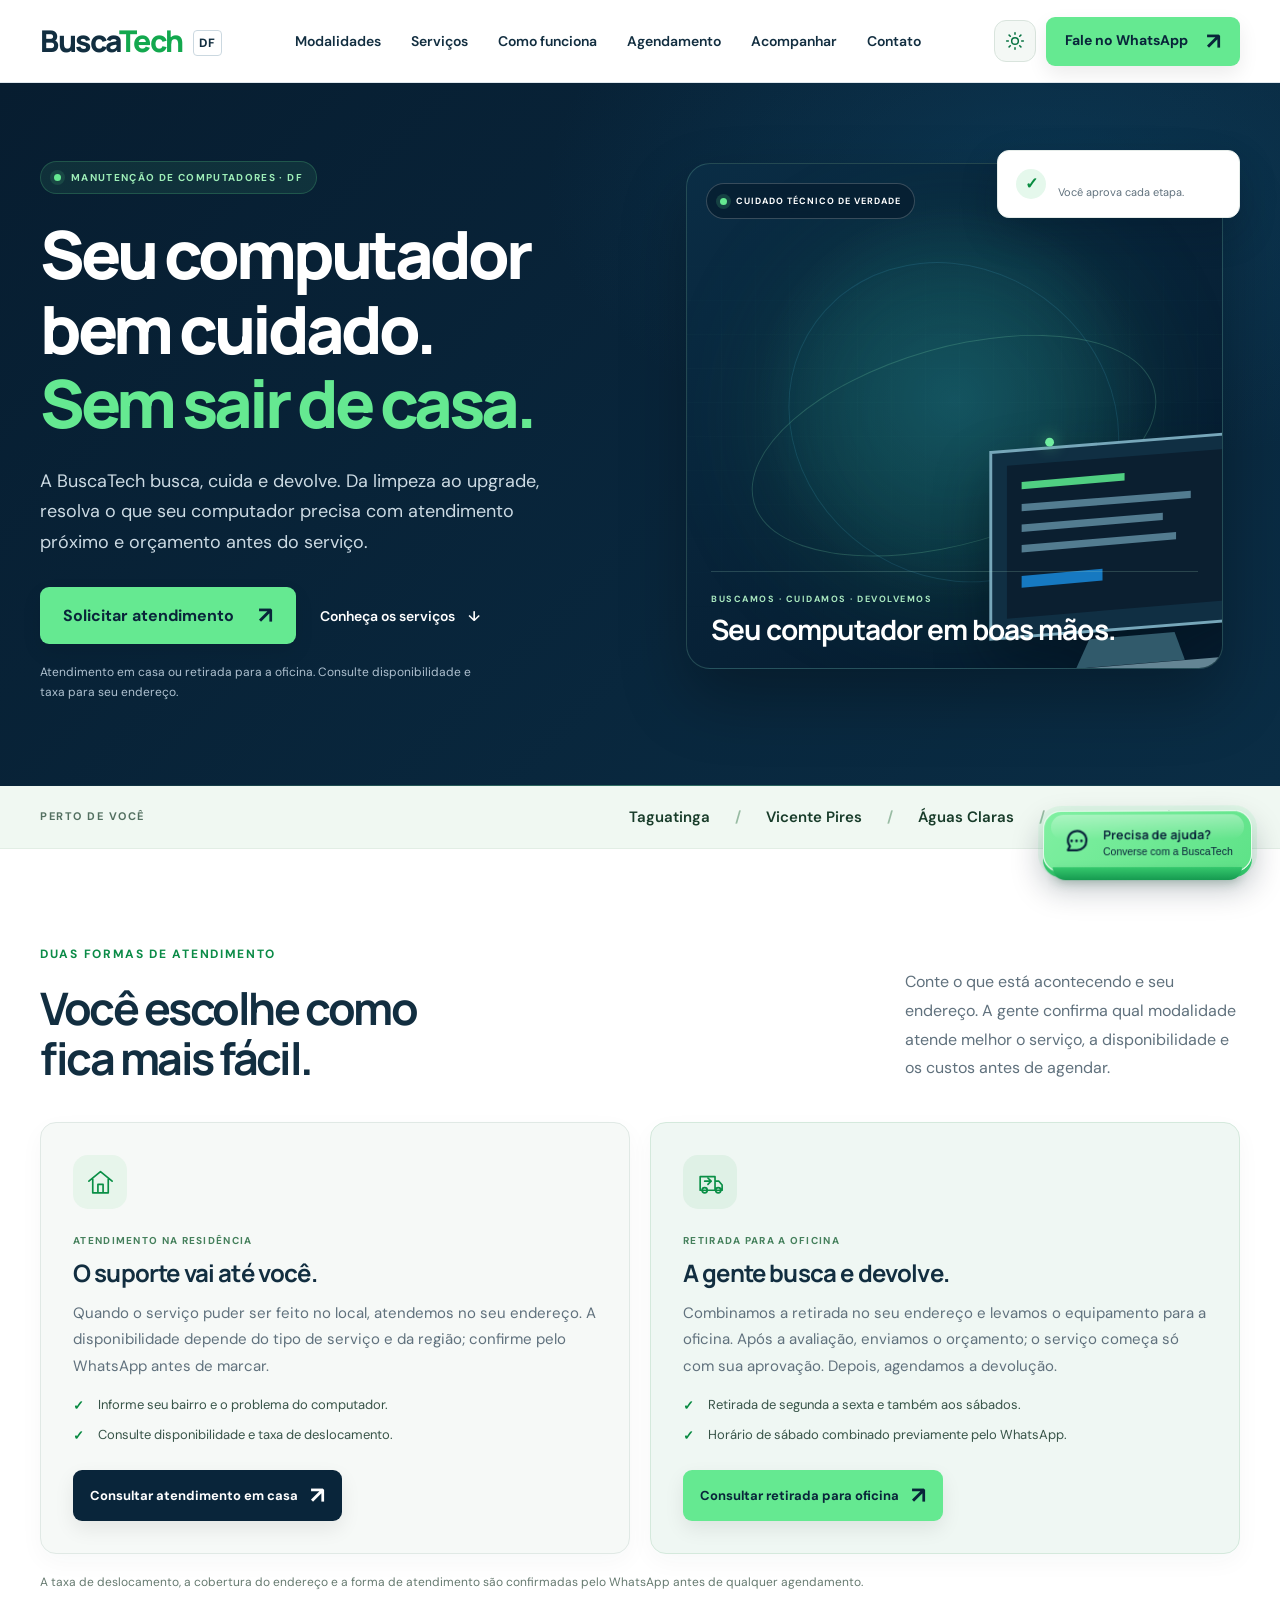
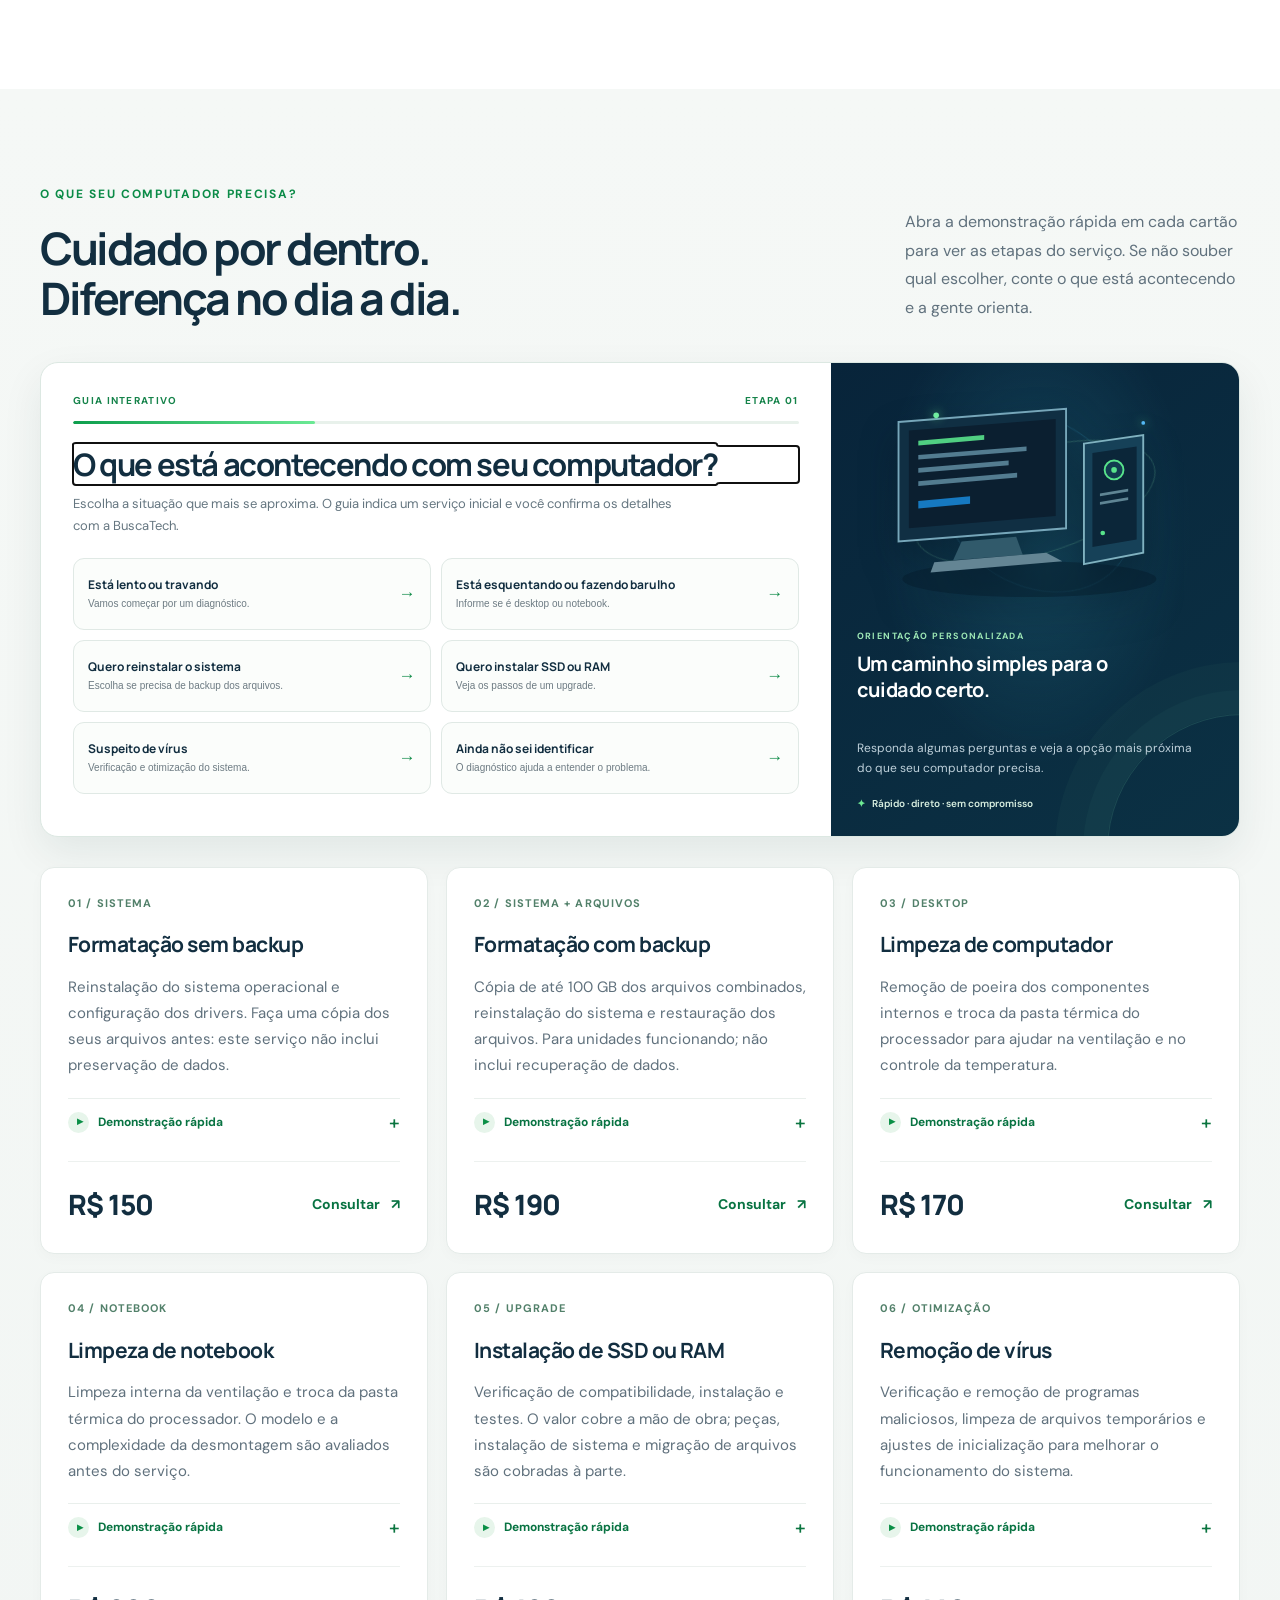
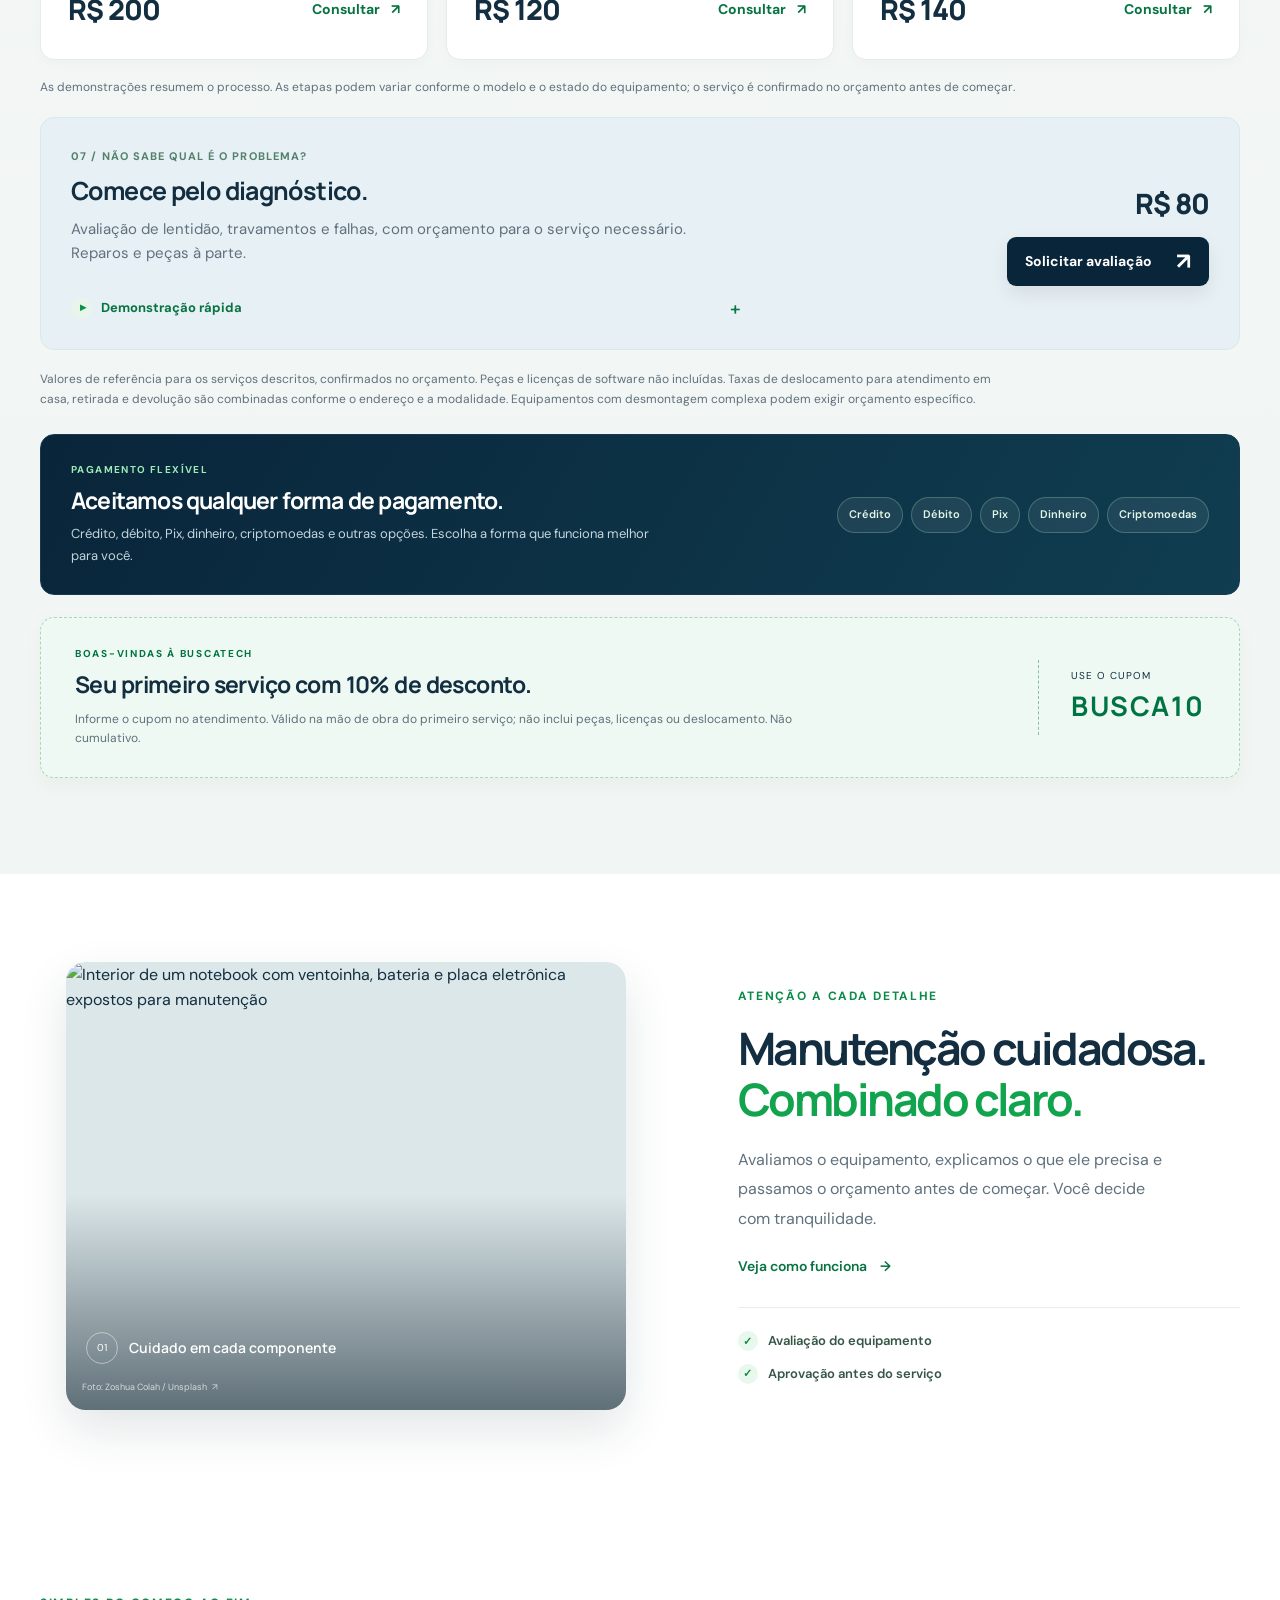
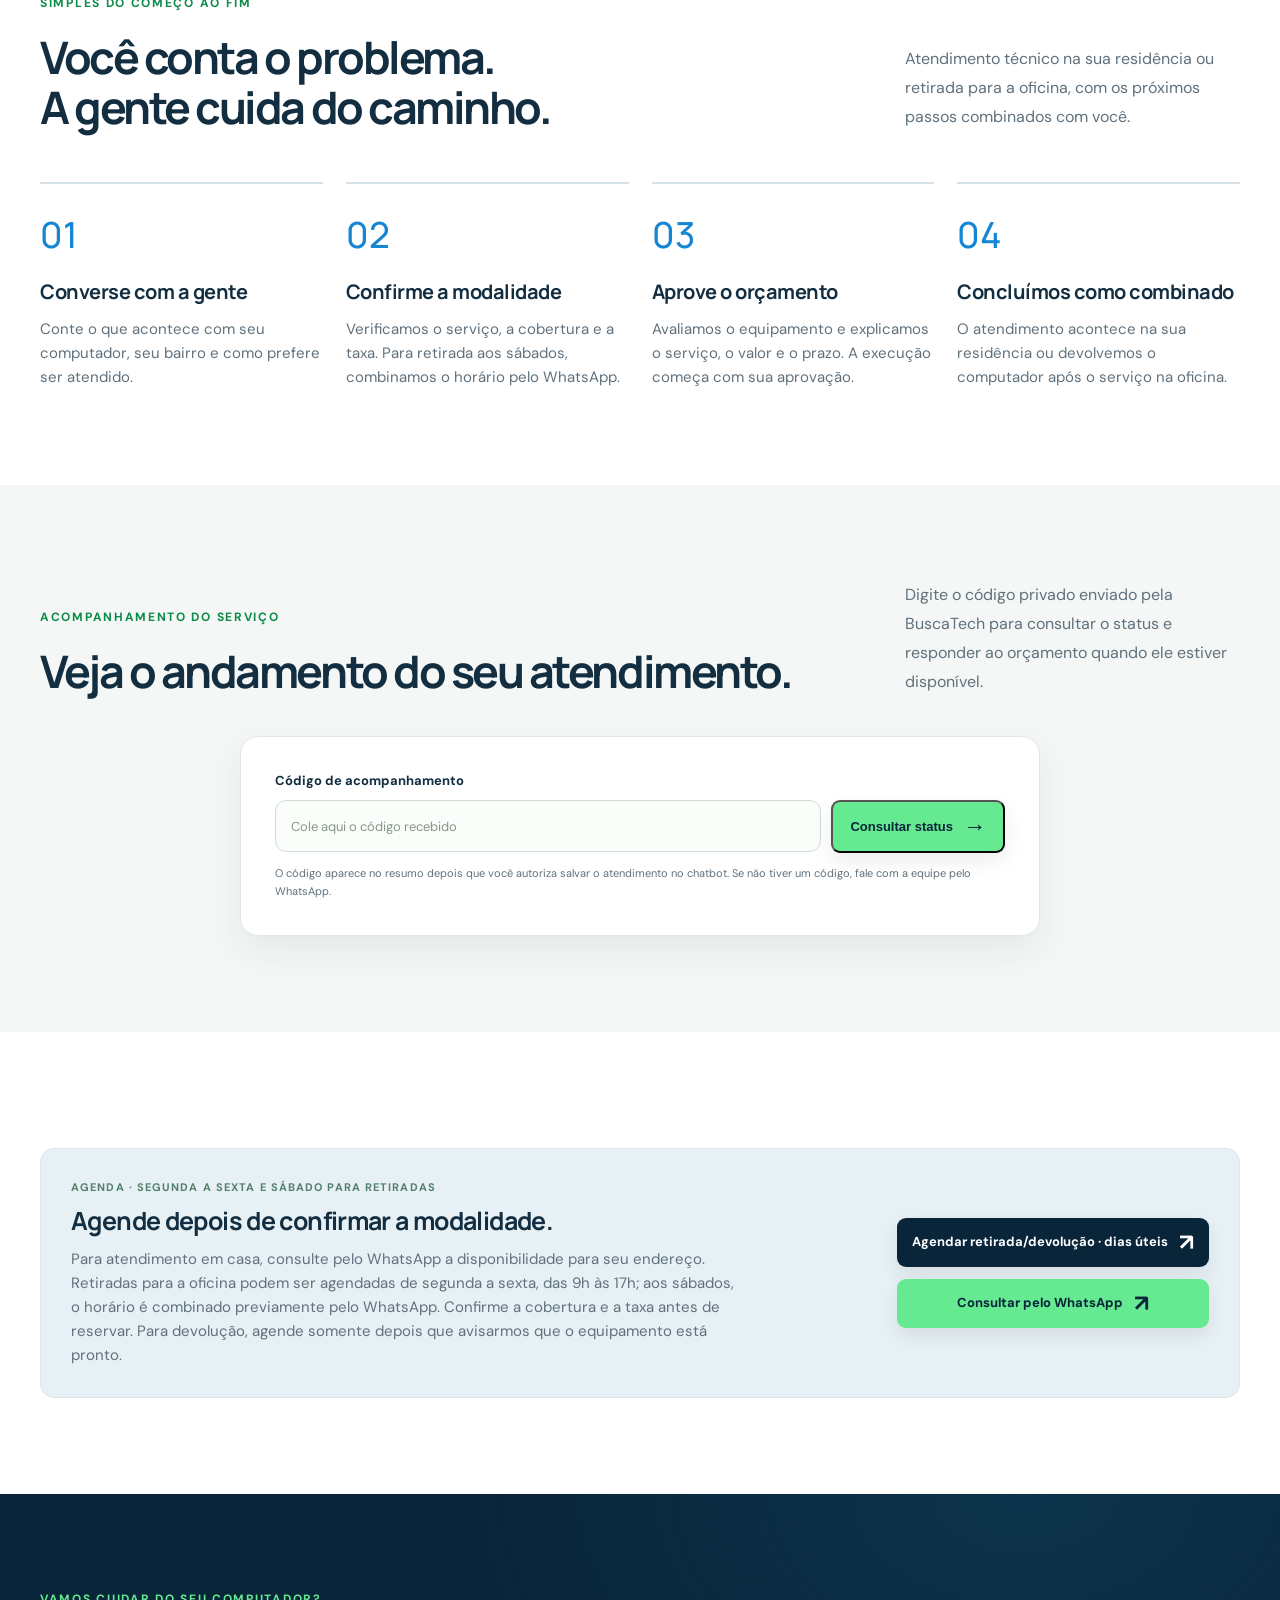
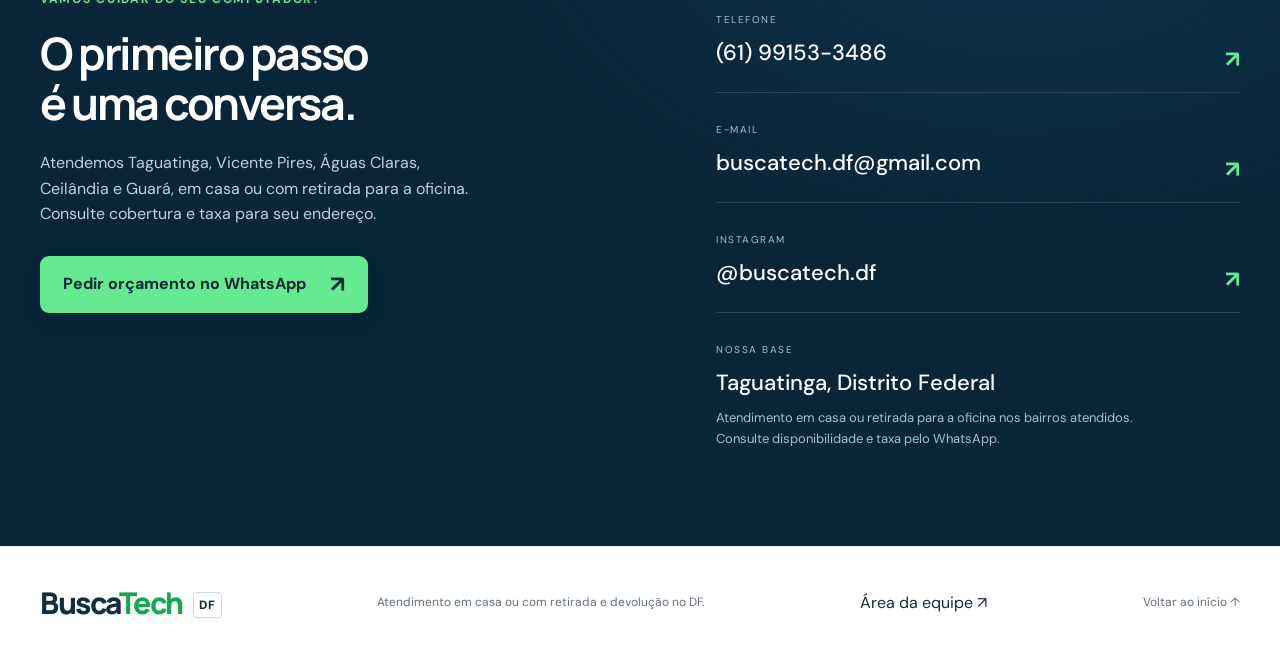
==== index.html @ ac767183 "Improve mobile and tablet layouts" ====
<!doctype html>
<html lang="pt-BR">
<head>
  <meta charset="UTF-8"><meta name="viewport" content="width=device-width, initial-scale=1">
  <title>BuscaTech — Atendimento em casa ou com retirada no DF</title>
  <meta name="description" content="Manutenção de computadores no DF: atendimento técnico em residência ou retirada para a oficina, com devolução agendada. Consulte a BuscaTech.">
  <meta name="theme-color" content="#071d30">
  <script>(()=>{let theme='light';try{const saved=localStorage.getItem('buscatech-theme');theme=saved==='light'||saved==='dark'?saved:(matchMedia('(prefers-color-scheme: dark)').matches?'dark':'light')}catch{}document.documentElement.dataset.theme=theme})();</script>
  <meta property="og:type" content="website"><meta property="og:locale" content="pt_BR"><meta property="og:title" content="BuscaTech — Atendimento em casa ou com retirada no DF"><meta property="og:description" content="Manutenção de computadores em residência ou na oficina, com retirada e devolução agendadas no DF.">
  <link rel="preconnect" href="https://fonts.googleapis.com"><link rel="preconnect" href="https://fonts.gstatic.com" crossorigin><link rel="preconnect" href="https://images.unsplash.com" crossorigin>
  <link rel="icon" href="favicon.svg" type="image/svg+xml"><link rel="stylesheet" href="styles.css?v=20261119-mobile-fix">
</head>
<body>
<a class="skip" href="#principal">Ir para o conteúdo</a>
<header class="header"><div class="container nav">
  <a class="brand" href="#inicio" aria-label="BuscaTech início">Busca<span>Tech</span><small>DF</small></a>
  <nav aria-label="Menu principal"><a href="#modalidades">Modalidades</a><a href="#servicos">Serviços</a><a href="#como-funciona">Como funciona</a><a href="#agendamento">Agendamento</a><a href="#acompanhar">Acompanhar</a><a href="#contato">Contato</a></nav>
  <div class="nav-actions">
    <button class="theme-toggle" id="theme-toggle" type="button" aria-label="Ativar tema escuro" aria-pressed="false" title="Ativar tema escuro">
      <svg class="theme-icon theme-icon-sun" viewBox="0 0 24 24" fill="none" aria-hidden="true"><circle cx="12" cy="12" r="4"/><path d="M12 2v2m0 16v2M4.93 4.93l1.42 1.42m11.3 11.3 1.42 1.42M2 12h2m16 0h2M4.93 19.07l1.42-1.42m11.3-11.3 1.42-1.42"/></svg>
      <svg class="theme-icon theme-icon-moon" viewBox="0 0 24 24" fill="none" aria-hidden="true"><path d="M20.4 15.2A8.6 8.6 0 0 1 8.8 3.6 8.7 8.7 0 1 0 20.4 15.2Z"/></svg>
    </button>
    <a class="button compact" href="https://wa.me/5561991533486?text=Ol%C3%A1%2C%20BuscaTech!%20Gostaria%20de%20solicitar%20um%20atendimento." target="_blank" rel="noopener">Fale no WhatsApp <span aria-hidden="true">↗</span></a>
  </div>
</div></header>
<main id="principal">
<section class="hero" id="inicio"><div class="container hero-grid">
  <div class="hero-copy"><p class="eyebrow">MANUTENÇÃO DE COMPUTADORES · DF</p>
    <h1>Seu computador<br>bem cuidado.<br><span>Sem sair de casa.</span></h1>
    <p class="intro">A BuscaTech busca, cuida e devolve. Da limpeza ao upgrade, resolva o que seu computador precisa com atendimento próximo e orçamento antes do serviço.</p>
    <div class="hero-actions"><a class="button" href="https://wa.me/5561991533486?text=Ol%C3%A1%2C%20BuscaTech!%20Quero%20solicitar%20um%20atendimento.%20Prefiro%20atendimento%20em%20casa%20ou%20retirada%20para%20a%20oficina.%20Meu%20bairro%20%C3%A9%3A%20" target="_blank" rel="noopener">Solicitar atendimento <span aria-hidden="true">↗</span></a><a class="text-link" href="#servicos">Conheça os serviços <span aria-hidden="true">↓</span></a></div>
    <p class="hero-note">Atendimento em casa ou retirada para a oficina. Consulte disponibilidade e taxa para seu endereço.</p>
  </div>
  <div class="hero-visual">
    <div class="hero-3d-scene" data-tilt role="img" aria-label="Ilustração 3D de computador desktop em perspectiva, com detalhes em azul e verde">
      <div class="hero-3d-glow" aria-hidden="true"></div>
      <span class="hero-3d-orbit hero-orbit-one" aria-hidden="true"></span><span class="hero-3d-orbit hero-orbit-two" aria-hidden="true"></span>
      <svg class="hero-computer-model" viewBox="0 0 340 240" aria-hidden="true">
        <ellipse cx="164" cy="202" rx="135" ry="19" fill="#061b2a" opacity=".48"/>
        <g class="model-monitor">
          <path d="M25 35 203 21v127L25 162z" fill="#102f43" stroke="#77a7ba" stroke-width="2"/>
          <path d="m36 44 156-12v103L36 148z" fill="#0b1f30"/>
          <path d="m46 55 70-6v5l-70 6z" fill="#58e38b" opacity=".9"/>
          <path d="m46 70 115-9v5L46 75zm0 14 96-8v5l-96 8zm0 14 105-9v5l-105 9z" fill="#75a9be" opacity=".68"/>
          <path d="m46 119 55-5v8l-55 5z" fill="#1679c1"/>
          <path d="m92 162 58-5 7 19-74 6z" fill="#315a6b"/>
          <path d="m63 184 119-10 17 9-140 12z" fill="#648594"/>
        </g>
        <g class="model-tower">
          <path d="m222 58 63-9v125l-63 12z" fill="#164158" stroke="#80b2c0" stroke-width="2"/>
          <path d="m231 68 47-7v99l-47 8z" fill="#0b2639"/>
          <circle cx="254" cy="86" r="10" fill="#123c50" stroke="#58e38b" stroke-width="2"/>
          <circle cx="254" cy="86" r="3" fill="#58e38b"/>
          <path d="m239 111 30-5v3l-30 5zm0 9 30-5v3l-30 5z" fill="#83aeba" opacity=".7"/>
          <circle cx="242" cy="153" r="2.5" fill="#58e38b"/>
        </g>
        <circle class="model-spark spark-one" cx="65" cy="28" r="3" fill="#70eda0"/>
        <circle class="model-spark spark-two" cx="285" cy="36" r="2" fill="#54b8f4"/>
      </svg>
      <span class="hero-3d-chip hero-chip-top"><span class="live-dot" aria-hidden="true"></span> CUIDADO TÉCNICO DE VERDADE</span>
      <div class="hero-3d-caption"><span>BUSCAMOS · CUIDAMOS · DEVOLVEMOS</span><strong>Seu computador em boas mãos.</strong></div>
    </div>
    <div class="hero-float-card"><span class="float-check" aria-hidden="true">✓</span><div><strong>Orçamento antes do serviço</strong><span>Você aprova cada etapa.</span></div></div>
  </div>
</div></section>
<section class="coverage" aria-label="Regiões atendidas"><div class="container coverage-inner"><span>PERTO DE VOCÊ</span><p>Taguatinga <i aria-hidden="true">/</i> Vicente Pires <i aria-hidden="true">/</i> Águas Claras <i aria-hidden="true">/</i> Ceilândia <i aria-hidden="true">/</i> Guará</p></div></section>
<section class="section modalities" id="modalidades" aria-labelledby="modalities-title"><div class="container">
  <div class="section-heading"><div><p class="eyebrow">DUAS FORMAS DE ATENDIMENTO</p><h2 id="modalities-title">Você escolhe como<br>fica mais fácil.</h2></div><p>Conte o que está acontecendo e seu endereço. A gente confirma qual modalidade atende melhor o serviço, a disponibilidade e os custos antes de agendar.</p></div>
  <div class="modality-grid">
    <article class="modality-card home-card"><div class="modality-icon" aria-hidden="true"><svg viewBox="0 0 48 48" fill="none"><path d="m6 22 18-15 18 15M12 19v21h24V19M20 40V27h8v13" stroke="currentColor" stroke-width="2.6" stroke-linecap="round" stroke-linejoin="round"/></svg></div><span class="modality-label">ATENDIMENTO NA RESIDÊNCIA</span><h3>O suporte vai até você.</h3><p>Quando o serviço puder ser feito no local, atendemos no seu endereço. A disponibilidade depende do tipo de serviço e da região; confirme pelo WhatsApp antes de marcar.</p><ul><li>Informe seu bairro e o problema do computador.</li><li>Consulte disponibilidade e taxa de deslocamento.</li></ul><a class="button dark" href="https://wa.me/5561991533486?text=Ol%C3%A1%2C%20BuscaTech!%20Quero%20consultar%20atendimento%20t%C3%A9cnico%20na%20minha%20resid%C3%AAncia.%20Meu%20bairro%20%C3%A9%3A%20" target="_blank" rel="noopener noreferrer">Consultar atendimento em casa <span aria-hidden="true">↗</span></a></article>
    <article class="modality-card pickup-card"><div class="modality-icon" aria-hidden="true"><svg viewBox="0 0 48 48" fill="none"><path d="M8 15h23v21H8zM31 22h6l5 6v8H31M15 40a4 4 0 1 0 0-8 4 4 0 0 0 0 8ZM36 40a4 4 0 1 0 0-8 4 4 0 0 0 0 8Z" stroke="currentColor" stroke-width="2.6" stroke-linecap="round" stroke-linejoin="round"/><path d="M15 22h10M20 17l5 5-5 5" stroke="currentColor" stroke-width="2.6" stroke-linecap="round" stroke-linejoin="round"/></svg></div><span class="modality-label">RETIRADA PARA A OFICINA</span><h3>A gente busca e devolve.</h3><p>Combinamos a retirada no seu endereço e levamos o equipamento para a oficina. Após a avaliação, enviamos o orçamento; o serviço começa só com sua aprovação. Depois, agendamos a devolução.</p><ul><li>Retirada de segunda a sexta e também aos sábados.</li><li>Horário de sábado combinado previamente pelo WhatsApp.</li></ul><a class="button" href="https://wa.me/5561991533486?text=Ol%C3%A1%2C%20BuscaTech!%20Quero%20consultar%20a%20retirada%20do%20meu%20computador%20para%20a%20oficina.%20Meu%20bairro%20%C3%A9%3A%20" target="_blank" rel="noopener noreferrer">Consultar retirada para oficina <span aria-hidden="true">↗</span></a></article>
  </div>
  <p class="modality-note">A taxa de deslocamento, a cobertura do endereço e a forma de atendimento são confirmadas pelo WhatsApp antes de qualquer agendamento.</p>
</div></section>
<section class="section services" id="servicos"><div class="container"><div class="section-heading"><div><p class="eyebrow">O QUE SEU COMPUTADOR PRECISA?</p><h2>Cuidado por dentro.<br>Diferença no dia a dia.</h2></div><p>Abra a demonstração rápida em cada cartão para ver as etapas do serviço. Se não souber qual escolher, conte o que está acontecendo e a gente orienta.</p></div>
<div class="service-finder" id="service-finder" aria-labelledby="finder-title">
  <div class="finder-main">
    <div class="finder-progress"><span>GUIA INTERATIVO</span><span id="finder-stage">ETAPA 01</span></div>
    <div class="finder-progress-track" aria-hidden="true"><span id="finder-progress-fill"></span></div>
    <h3 id="finder-title" tabindex="-1">O que está acontecendo com seu computador?</h3>
    <p class="finder-intro" id="finder-intro">Escolha a situação que mais se aproxima. O guia indica um serviço inicial e você confirma os detalhes com a BuscaTech.</p>
    <div class="finder-options" id="finder-options" role="group" aria-labelledby="finder-title"></div>
    <button class="finder-back" id="finder-back" type="button" hidden>← Voltar</button>
    <p class="finder-announcer" id="finder-announcer" aria-live="polite" aria-atomic="true"></p>
  </div>
  <aside class="finder-side">
    <div class="finder-3d-scene" data-tilt role="img" aria-label="Ilustração em perspectiva de um computador desktop e um notebook">
      <svg class="finder-computer-model" viewBox="0 0 340 240" aria-hidden="true">
        <ellipse cx="164" cy="202" rx="135" ry="19" fill="#061b2a" opacity=".45"/>
        <g class="model-monitor">
          <path d="M25 35 203 21v127L25 162z" fill="#102f43" stroke="#77a7ba" stroke-width="2"/>
          <path d="m36 44 156-12v103L36 148z" fill="#0b1f30"/>
          <path d="m46 55 70-6v5l-70 6z" fill="#58e38b" opacity=".9"/>
          <path d="m46 70 115-9v5L46 75zm0 14 96-8v5l-96 8zm0 14 105-9v5l-105 9z" fill="#75a9be" opacity=".68"/>
          <path d="m46 119 55-5v8l-55 5z" fill="#1679c1"/>
          <path d="m92 162 58-5 7 19-74 6z" fill="#315a6b"/>
          <path d="m63 184 119-10 17 9-140 12z" fill="#648594"/>
        </g>
        <g class="model-tower">
          <path d="m222 58 63-9v125l-63 12z" fill="#164158" stroke="#80b2c0" stroke-width="2"/>
          <path d="m231 68 47-7v99l-47 8z" fill="#0b2639"/>
          <circle cx="254" cy="86" r="10" fill="#123c50" stroke="#58e38b" stroke-width="2"/>
          <circle cx="254" cy="86" r="3" fill="#58e38b"/>
          <path d="m239 111 30-5v3l-30 5zm0 9 30-5v3l-30 5z" fill="#83aeba" opacity=".7"/>
          <circle cx="242" cy="153" r="2.5" fill="#58e38b"/>
        </g>
        <circle class="model-spark spark-one" cx="65" cy="28" r="3" fill="#70eda0"/>
        <circle class="model-spark spark-two" cx="285" cy="36" r="2" fill="#54b8f4"/>
      </svg>
      <span class="orbit orbit-a" aria-hidden="true"></span><span class="orbit orbit-b" aria-hidden="true"></span>
    </div>
    <span class="finder-side-label">ORIENTAÇÃO PERSONALIZADA</span>
    <h4>Um caminho simples para o cuidado certo.</h4>
    <p>Responda algumas perguntas e veja a opção mais próxima do que seu computador precisa.</p>
    <span class="finder-side-foot"><span aria-hidden="true">✦</span> Rápido · direto · sem compromisso</span>
  </aside>
</div>
<noscript><p class="finder-noscript">Ative o JavaScript para usar o guia interativo. Você também pode escolher um serviço nos cartões abaixo ou falar com a BuscaTech pelo WhatsApp.</p></noscript>
<div class="service-grid">
<article class="service"><span class="service-number">01 / SISTEMA</span><h3>Formatação sem backup</h3><p>Reinstalação do sistema operacional e configuração dos drivers. Faça uma cópia dos seus arquivos antes: este serviço não inclui preservação de dados.</p><details class="service-demo"><summary><span class="demo-play" aria-hidden="true">▶</span><span>Demonstração rápida</span><span class="demo-toggle" aria-hidden="true">+</span></summary><div class="demo-content"><div class="demo-step"><span class="demo-number">01</span><p><strong>Prepare seus arquivos</strong><span>Faça sua própria cópia de segurança antes do serviço.</span></p></div><div class="demo-step"><span class="demo-number">02</span><p><strong>Reinstalamos o sistema</strong><span>O computador recebe uma nova instalação do sistema operacional.</span></p></div><div class="demo-step"><span class="demo-number">03</span><p><strong>Configuramos os drivers</strong><span>Finalizamos a configuração básica do equipamento.</span></p></div></div></details><div class="service-bottom"><p class="price">R$ 150</p><a href="https://wa.me/5561991533486?text=Tenho%20interesse%20em%20formata%C3%A7%C3%A3o%20sem%20backup." target="_blank" rel="noopener" aria-label="Solicitar formatação sem backup">Consultar <span aria-hidden="true">↗</span></a></div></article>
<article class="service"><span class="service-number">02 / SISTEMA + ARQUIVOS</span><h3>Formatação com backup</h3><p>Cópia de até 100 GB dos arquivos combinados, reinstalação do sistema e restauração dos arquivos. Para unidades funcionando; não inclui recuperação de dados.</p><details class="service-demo"><summary><span class="demo-play" aria-hidden="true">▶</span><span>Demonstração rápida</span><span class="demo-toggle" aria-hidden="true">+</span></summary><div class="demo-content"><div class="demo-step"><span class="demo-number">01</span><p><strong>Definimos o que copiar</strong><span>Combinamos os arquivos até o limite de 100 GB em uma unidade funcionando.</span></p></div><div class="demo-step"><span class="demo-number">02</span><p><strong>Reinstalamos o sistema</strong><span>Formatamos o computador e configuramos os drivers.</span></p></div><div class="demo-step"><span class="demo-number">03</span><p><strong>Restauramos os arquivos</strong><span>Devolvemos os arquivos combinados. Não inclui recuperação de dados.</span></p></div></div></details><div class="service-bottom"><p class="price">R$ 190</p><a href="https://wa.me/5561991533486?text=Tenho%20interesse%20em%20formata%C3%A7%C3%A3o%20com%20backup." target="_blank" rel="noopener" aria-label="Solicitar formatação com backup">Consultar <span aria-hidden="true">↗</span></a></div></article>
<article class="service"><span class="service-number">03 / DESKTOP</span><h3>Limpeza de computador</h3><p>Remoção de poeira dos componentes internos e troca da pasta térmica do processador para ajudar na ventilação e no controle da temperatura.</p><details class="service-demo"><summary><span class="demo-play" aria-hidden="true">▶</span><span>Demonstração rápida</span><span class="demo-toggle" aria-hidden="true">+</span></summary><div class="demo-content"><div class="demo-step"><span class="demo-number">01</span><p><strong>Abrimos o gabinete</strong><span>Acessamos os componentes internos do computador.</span></p></div><div class="demo-step"><span class="demo-number">02</span><p><strong>Removemos a poeira</strong><span>Fazemos a limpeza interna dos componentes.</span></p></div><div class="demo-step"><span class="demo-number">03</span><p><strong>Trocamos a pasta térmica</strong><span>Substituímos a pasta do processador para ajudar na ventilação e no controle da temperatura.</span></p></div></div></details><div class="service-bottom"><p class="price">R$ 170</p><a href="https://wa.me/5561991533486?text=Tenho%20interesse%20em%20limpeza%20interna%20de%20desktop." target="_blank" rel="noopener" aria-label="Solicitar limpeza de desktop">Consultar <span aria-hidden="true">↗</span></a></div></article>
<article class="service"><span class="service-number">04 / NOTEBOOK</span><h3>Limpeza de notebook</h3><p>Limpeza interna da ventilação e troca da pasta térmica do processador. O modelo e a complexidade da desmontagem são avaliados antes do serviço.</p><details class="service-demo"><summary><span class="demo-play" aria-hidden="true">▶</span><span>Demonstração rápida</span><span class="demo-toggle" aria-hidden="true">+</span></summary><div class="demo-content"><div class="demo-step"><span class="demo-number">01</span><p><strong>Avaliamos o modelo</strong><span>Conferimos o notebook e a complexidade da desmontagem antes de confirmar o serviço.</span></p></div><div class="demo-step"><span class="demo-number">02</span><p><strong>Limpamos a ventilação</strong><span>Removemos a poeira da parte interna do sistema de ventilação.</span></p></div><div class="demo-step"><span class="demo-number">03</span><p><strong>Trocamos a pasta térmica</strong><span>Substituímos a pasta térmica do processador.</span></p></div></div></details><div class="service-bottom"><p class="price">R$ 200</p><a href="https://wa.me/5561991533486?text=Tenho%20interesse%20em%20limpeza%20interna%20de%20notebook." target="_blank" rel="noopener" aria-label="Solicitar limpeza de notebook">Consultar <span aria-hidden="true">↗</span></a></div></article>
<article class="service"><span class="service-number">05 / UPGRADE</span><h3>Instalação de SSD ou RAM</h3><p>Verificação de compatibilidade, instalação e testes. O valor cobre a mão de obra; peças, instalação de sistema e migração de arquivos são cobradas à parte.</p><details class="service-demo"><summary><span class="demo-play" aria-hidden="true">▶</span><span>Demonstração rápida</span><span class="demo-toggle" aria-hidden="true">+</span></summary><div class="demo-content"><div class="demo-step"><span class="demo-number">01</span><p><strong>Verificamos a compatibilidade</strong><span>Conferimos se o SSD ou a memória RAM funciona com seu equipamento.</span></p></div><div class="demo-step"><span class="demo-number">02</span><p><strong>Instalamos a peça</strong><span>A mão de obra está incluída; a peça é cobrada à parte.</span></p></div><div class="demo-step"><span class="demo-number">03</span><p><strong>Fazemos os testes</strong><span>Testamos o funcionamento do componente instalado.</span></p></div></div></details><div class="service-bottom"><p class="price">R$ 120</p><a href="https://wa.me/5561991533486?text=Tenho%20interesse%20em%20instalar%20SSD%20ou%20mem%C3%B3ria%20RAM." target="_blank" rel="noopener" aria-label="Solicitar instalação de SSD ou RAM">Consultar <span aria-hidden="true">↗</span></a></div></article>
<article class="service"><span class="service-number">06 / OTIMIZAÇÃO</span><h3>Remoção de vírus</h3><p>Verificação e remoção de programas maliciosos, limpeza de arquivos temporários e ajustes de inicialização para melhorar o funcionamento do sistema.</p><details class="service-demo"><summary><span class="demo-play" aria-hidden="true">▶</span><span>Demonstração rápida</span><span class="demo-toggle" aria-hidden="true">+</span></summary><div class="demo-content"><div class="demo-step"><span class="demo-number">01</span><p><strong>Verificamos o sistema</strong><span>Procuramos programas maliciosos e itens que afetam o funcionamento.</span></p></div><div class="demo-step"><span class="demo-number">02</span><p><strong>Removemos e limpamos</strong><span>Removemos programas maliciosos e arquivos temporários.</span></p></div><div class="demo-step"><span class="demo-number">03</span><p><strong>Ajustamos a inicialização</strong><span>Fazemos ajustes para ajudar o computador a iniciar e funcionar melhor.</span></p></div></div></details><div class="service-bottom"><p class="price">R$ 140</p><a href="https://wa.me/5561991533486?text=Tenho%20interesse%20em%20remo%C3%A7%C3%A3o%20de%20v%C3%ADrus%20e%20otimiza%C3%A7%C3%A3o." target="_blank" rel="noopener" aria-label="Solicitar remoção de vírus">Consultar <span aria-hidden="true">↗</span></a></div></article>
</div>
<p class="demo-disclaimer">As demonstrações resumem o processo. As etapas podem variar conforme o modelo e o estado do equipamento; o serviço é confirmado no orçamento antes de começar.</p>
<article class="diagnostic"><div><span class="service-number">07 / NÃO SABE QUAL É O PROBLEMA?</span><h3>Comece pelo diagnóstico.</h3><p>Avaliação de lentidão, travamentos e falhas, com orçamento para o serviço necessário. Reparos e peças à parte.</p><details class="service-demo diagnostic-demo"><summary><span class="demo-play" aria-hidden="true">▶</span><span>Demonstração rápida</span><span class="demo-toggle" aria-hidden="true">+</span></summary><div class="demo-content"><div class="demo-step"><span class="demo-number">01</span><p><strong>Investigamos o sintoma</strong><span>Avaliamos a lentidão, os travamentos ou a falha relatada.</span></p></div><div class="demo-step"><span class="demo-number">02</span><p><strong>Explicamos o que encontramos</strong><span>Apresentamos o serviço indicado, o valor e o prazo.</span></p></div><div class="demo-step"><span class="demo-number">03</span><p><strong>Você decide os próximos passos</strong><span>Reparos e peças são orçados à parte; o serviço segue após sua aprovação.</span></p></div></div></details></div><div class="diagnostic-action"><p class="price">R$ 80</p><a class="button dark" href="https://wa.me/5561991533486?text=Gostaria%20de%20agendar%20um%20diagn%C3%B3stico%20do%20meu%20computador." target="_blank" rel="noopener">Solicitar avaliação <span aria-hidden="true">↗</span></a></div></article>
<p class="pricing-note">Valores de referência para os serviços descritos, confirmados no orçamento. Peças e licenças de software não incluídas. Taxas de deslocamento para atendimento em casa, retirada e devolução são combinadas conforme o endereço e a modalidade. Equipamentos com desmontagem complexa podem exigir orçamento específico.</p>
<aside class="payment-panel" aria-labelledby="payment-title"><div class="payment-copy"><span class="payment-eyebrow">PAGAMENTO FLEXÍVEL</span><h3 id="payment-title">Aceitamos qualquer forma de pagamento.</h3><p>Crédito, débito, Pix, dinheiro, criptomoedas e outras opções. Escolha a forma que funciona melhor para você.</p></div><div class="payment-options" aria-label="Formas de pagamento aceitas"><span>Crédito</span><span>Débito</span><span>Pix</span><span>Dinheiro</span><span>Criptomoedas</span></div></aside>
<aside class="coupon"><div><span class="eyebrow">BOAS-VINDAS À BUSCATECH</span><h3>Seu primeiro serviço com 10% de desconto.</h3><p>Informe o cupom no atendimento. Válido na mão de obra do primeiro serviço; não inclui peças, licenças ou deslocamento. Não cumulativo.</p></div><div class="coupon-code"><span>USE O CUPOM</span><strong>BUSCA10</strong></div></aside>
</div></section>
<section class="care-section section" aria-labelledby="care-title"><div class="container care-grid">
  <div class="care-image-wrap"><img src="https://images.unsplash.com/photo-1769085794153-54fd3d57efaf?auto=format&amp;fit=crop&amp;w=1100&amp;q=85" alt="Interior de um notebook com ventoinha, bateria e placa eletrônica expostos para manutenção" width="1100" height="825" loading="lazy"><span class="photo-credit care-credit"><a href="https://unsplash.com/photos/close-up-of-laptop-internal-components-and-battery-HEIeRujWthM" target="_blank" rel="noopener noreferrer">Foto: Zoshua Colah / Unsplash <span aria-hidden="true">↗</span></a></span><div class="care-image-note"><span>01</span><strong>Cuidado em cada componente</strong></div></div>
  <div class="care-copy"><p class="eyebrow">ATENÇÃO A CADA DETALHE</p><h2 id="care-title">Manutenção cuidadosa.<br><span>Combinado claro.</span></h2><p>Avaliamos o equipamento, explicamos o que ele precisa e passamos o orçamento antes de começar. Você decide com tranquilidade.</p><a class="text-link" href="#como-funciona">Veja como funciona <span aria-hidden="true">→</span></a><div class="care-points"><div><span aria-hidden="true">✓</span> Avaliação do equipamento</div><div><span aria-hidden="true">✓</span> Aprovação antes do serviço</div></div></div>
</div></section>
<section class="section process" id="como-funciona"><div class="container"><div class="section-heading"><div><p class="eyebrow">SIMPLES DO COMEÇO AO FIM</p><h2>Você conta o problema.<br>A gente cuida do caminho.</h2></div><p>Atendimento técnico na sua residência ou retirada para a oficina, com os próximos passos combinados com você.</p></div><div class="steps">
<article><span>01</span><h3>Converse com a gente</h3><p>Conte o que acontece com seu computador, seu bairro e como prefere ser atendido.</p></article>
<article><span>02</span><h3>Confirme a modalidade</h3><p>Verificamos o serviço, a cobertura e a taxa. Para retirada aos sábados, combinamos o horário pelo WhatsApp.</p></article>
<article><span>03</span><h3>Aprove o orçamento</h3><p>Avaliamos o equipamento e explicamos o serviço, o valor e o prazo. A execução começa com sua aprovação.</p></article>
<article><span>04</span><h3>Concluímos como combinado</h3><p>O atendimento acontece na sua residência ou devolvemos o computador após o serviço na oficina.</p></article>
</div></div></section>
<section class="section tracking-section" id="acompanhar" aria-labelledby="tracking-title">
  <div class="container">
    <div class="section-heading"><div><p class="eyebrow">ACOMPANHAMENTO DO SERVIÇO</p><h2 id="tracking-title">Veja o andamento do seu atendimento.</h2></div><p>Digite o código privado enviado pela BuscaTech para consultar o status e responder ao orçamento quando ele estiver disponível.</p></div>
    <div class="tracking-card">
      <form id="order-lookup-form" novalidate>
        <label for="order-tracking-code">Código de acompanhamento</label>
        <div class="tracking-form-row"><input id="order-tracking-code" name="tracking-code" type="text" maxlength="32" inputmode="text" autocomplete="off" autocapitalize="characters" spellcheck="false" placeholder="Cole aqui o código recebido"><button class="button" type="submit">Consultar status <span aria-hidden="true">→</span></button></div>
      </form>
      <p class="tracking-help">O código aparece no resumo depois que você autoriza salvar o atendimento no chatbot. Se não tiver um código, fale com a equipe pelo WhatsApp.</p>
      <div class="tracking-result" id="order-lookup-result" role="status" aria-live="polite" hidden></div>
    </div>
  </div>
</section>
<section class="section" id="agendamento"><div class="container"><article class="diagnostic"><div><span class="service-number">AGENDA · SEGUNDA A SEXTA E SÁBADO PARA RETIRADAS</span><h3>Agende depois de confirmar a modalidade.</h3><p>Para atendimento em casa, consulte pelo WhatsApp a disponibilidade para seu endereço. Retiradas para a oficina podem ser agendadas de segunda a sexta, das 9h às 17h; aos sábados, o horário é combinado previamente pelo WhatsApp. Confirme a cobertura e a taxa antes de reservar. Para devolução, agende somente depois que avisarmos que o equipamento está pronto.</p></div><div class="diagnostic-action schedule-actions"><a class="button dark" href="https://calendly.com/buscatech-df/retirada-entrega" target="_blank" rel="noopener noreferrer">Agendar retirada/devolução · dias úteis <span aria-hidden="true">↗</span></a><a class="button" href="https://wa.me/5561991533486?text=Ol%C3%A1%2C%20BuscaTech!%20Quero%20consultar%20a%20disponibilidade%20e%20o%20hor%C3%A1rio%20de%20atendimento." target="_blank" rel="noopener noreferrer">Consultar pelo WhatsApp <span aria-hidden="true">↗</span></a></div></article></div></section>
<section class="contact section" id="contato"><div class="container contact-grid"><div><p class="eyebrow">VAMOS CUIDAR DO SEU COMPUTADOR?</p><h2>O primeiro passo<br>é uma conversa.</h2><p>Atendemos Taguatinga, Vicente Pires, Águas Claras, Ceilândia e Guará, em casa ou com retirada para a oficina. Consulte cobertura e taxa para seu endereço.</p><a class="button" href="https://wa.me/5561991533486?text=Ol%C3%A1%2C%20BuscaTech!%20Gostaria%20de%20um%20or%C3%A7amento." target="_blank" rel="noopener">Pedir orçamento no WhatsApp <span aria-hidden="true">↗</span></a></div><div class="contact-details"><a href="tel:+5561991533486"><span>TELEFONE</span><strong>(61) 99153-3486</strong><b aria-hidden="true">↗</b></a><a href="mailto:buscatech.df@gmail.com"><span>E-MAIL</span><strong>buscatech.df@gmail.com</strong><b aria-hidden="true">↗</b></a><a href="https://www.instagram.com/buscatech.df/" target="_blank" rel="noopener noreferrer"><span>INSTAGRAM</span><strong>@buscatech.df</strong><b aria-hidden="true">↗</b></a><div><span>NOSSA BASE</span><strong>Taguatinga, Distrito Federal</strong><p>Atendimento em casa ou retirada para a oficina nos bairros atendidos.<br>Consulte disponibilidade e taxa pelo WhatsApp.</p></div></div></div></section>
</main>
<footer><div class="container footer-inner"><a class="brand" href="#inicio">Busca<span>Tech</span><small>DF</small></a><p>Atendimento em casa ou com retirada e devolução no DF.</p><a href="admin.html">Área da equipe ↗</a><a href="#inicio">Voltar ao início ↑</a></div></footer>
<div class="help-chat" id="help-chat">
  <section class="help-chat-panel" id="help-chat-panel" role="dialog" aria-modal="false" aria-labelledby="help-chat-title" hidden>
    <header class="help-chat-top">
      <div class="help-chat-brand"><span class="help-chat-avatar" aria-hidden="true">BT</span><div><strong id="help-chat-title">Ajuda BuscaTech</strong><span><i class="help-chat-status-dot" aria-hidden="true"></i> Assistente virtual · DF</span></div></div>
      <button class="help-chat-close" id="help-chat-close" type="button" aria-label="Fechar conversa">×</button>
    </header>
    <div class="help-chat-log" id="help-chat-log" role="log" aria-live="polite" aria-relevant="additions text"></div>
    <p class="help-chat-privacy"><strong>Privacidade</strong>Não envie senhas, códigos ou dados pessoais. Se autorizar, o equipamento e os relatos vão ao Gemini, da Google (conversas grátis podem ser usadas para melhorar os serviços); nome e bairro do cadastro ficam fora. O resumo só é salvo pela BuscaTech com seu aceite.</p>
    <form class="help-chat-form" id="help-chat-form">
      <label class="visually-hidden" for="help-chat-input">Sua resposta</label>
      <input id="help-chat-input" name="resposta" type="text" maxlength="300" autocomplete="off" placeholder="Digite sua resposta">
      <button type="submit" aria-label="Enviar resposta"><svg viewBox="0 0 24 24" aria-hidden="true"><path d="m4 12 15-7-4 14-3-5-8-2Zm8 2 7-9" fill="none" stroke="currentColor" stroke-width="1.8" stroke-linecap="round" stroke-linejoin="round"/></svg></button>
    </form>
  </section>
  <button class="help-chat-launcher" id="help-chat-launcher" type="button" aria-controls="help-chat-panel" aria-expanded="false" aria-label="Abrir conversa de ajuda da BuscaTech" hidden>
    <svg viewBox="0 0 24 24" aria-hidden="true"><path d="M20 11.5a7.5 7.5 0 0 1-7.5 7.5H5l1.7-3.2A7.5 7.5 0 1 1 20 11.5Z" fill="none" stroke="currentColor" stroke-width="1.8" stroke-linecap="round" stroke-linejoin="round"/><path d="M8 11.5h.01M12 11.5h.01M16 11.5h.01" stroke="currentColor" stroke-width="2.2" stroke-linecap="round"/></svg>
    <span><strong>Precisa de ajuda?</strong><small>Converse com a BuscaTech</small></span>
  </button>
</div>
<script src="chatbot-config.js"></script>
<script>
(() => {
  const optionRoot = document.getElementById('finder-options');
  const title = document.getElementById('finder-title');
  const intro = document.getElementById('finder-intro');
  const stage = document.getElementById('finder-stage');
  const progress = document.getElementById('finder-progress-fill');
  const backButton = document.getElementById('finder-back');
  const announcer = document.getElementById('finder-announcer');
  if (!optionRoot || !title || !intro || !stage || !progress || !backButton || !announcer) return;

  const services = {
    diagnosis: { title: 'Diagnóstico do computador', price: 'R$ 80', note: 'Avaliação de lentidão, travamentos e falhas; reparos e peças são orçados à parte.' },
    desktopClean: { title: 'Limpeza de computador desktop', price: 'R$ 170', note: 'Limpeza interna e troca da pasta térmica do processador.' },
    notebookClean: { title: 'Limpeza de notebook', price: 'R$ 200', note: 'A disponibilidade depende da avaliação do modelo e da complexidade da desmontagem.' },
    formatNoBackup: { title: 'Formatação sem backup', price: 'R$ 150', note: 'Reinstalação do sistema e configuração dos drivers. Faça uma cópia dos seus arquivos antes.' },
    formatWithBackup: { title: 'Formatação com backup', price: 'R$ 190', note: 'Backup de até 100 GB em unidade funcionando, reinstalação e restauração dos arquivos combinados.' },
    upgrade: { title: 'Instalação de SSD ou memória RAM', price: 'R$ 120', note: 'Valor da mão de obra. Peças, instalação do sistema e migração de arquivos são cobradas à parte.' },
    virus: { title: 'Remoção de vírus e otimização', price: 'R$ 140', note: 'Verificação, remoção de programas maliciosos, limpeza de arquivos temporários e ajustes.' }
  };
  const state = { service: null, issue: null, back: null };

  function buildChoice(label, description, action) {
    const button = document.createElement('button');
    button.type = 'button';
    button.className = 'finder-choice';
    const text = document.createElement('span');
    text.className = 'finder-choice-copy';
    const strong = document.createElement('strong');
    strong.textContent = label;
    const detail = document.createElement('span');
    detail.textContent = description;
    text.append(strong, detail);
    const arrow = document.createElement('span');
    arrow.className = 'finder-choice-arrow';
    arrow.setAttribute('aria-hidden', 'true');
    arrow.textContent = '→';
    button.append(text, arrow);
    button.addEventListener('click', action);
    return button;
  }

  function renderScreen(step, heading, description, choices, back = null) {
    stage.textContent = step === 1 ? 'ETAPA 01' : step === 2 ? 'ETAPA 02' : 'ETAPA 03';
    progress.style.width = `${step * 33.333}%`;
    title.textContent = heading;
    intro.textContent = description;
    optionRoot.replaceChildren(...choices.map(choice => buildChoice(choice.label, choice.description, choice.action)));
    backButton.hidden = !back;
    backButton.onclick = back || null;
    announcer.textContent = heading;
    title.focus({ preventScroll: true });
  }

  function renderInitial() {
    state.service = null;
    state.issue = null;
    renderScreen(1, 'O que está acontecendo com seu computador?', 'Escolha a situação que mais se aproxima. O guia indica um serviço inicial e você confirma os detalhes com a BuscaTech.', [
      { label: 'Está lento ou travando', description: 'Vamos começar por um diagnóstico.', action: () => chooseService('diagnosis') },
      { label: 'Está esquentando ou fazendo barulho', description: 'Informe se é desktop ou notebook.', action: () => renderDevice() },
      { label: 'Quero reinstalar o sistema', description: 'Escolha se precisa de backup dos arquivos.', action: () => renderBackup() },
      { label: 'Quero instalar SSD ou RAM', description: 'Veja os passos de um upgrade.', action: () => chooseService('upgrade') },
      { label: 'Suspeito de vírus', description: 'Verificação e otimização do sistema.', action: () => chooseService('virus') },
      { label: 'Ainda não sei identificar', description: 'O diagnóstico ajuda a entender o problema.', action: () => chooseService('diagnosis') }
    ]);
  }

  function renderDevice() {
    state.issue = 'heat';
    renderScreen(2, 'Qual é o tipo do seu computador?', 'A recomendação de limpeza depende do formato do equipamento.', [
      { label: 'Desktop', description: 'Gabinete e componentes internos.', action: () => chooseService('desktopClean', renderDevice) },
      { label: 'Notebook', description: 'Ventilação e componentes internos.', action: () => chooseService('notebookClean', renderDevice) }
    ], renderInitial);
  }

  function renderBackup() {
    state.issue = 'format';
    renderScreen(2, 'Precisa preservar seus arquivos?', 'O backup inclui até 100 GB de arquivos combinados em uma unidade funcionando. Não inclui recuperação de dados.', [
      { label: 'Sim, preciso de backup', description: 'Formatação com backup — até 100 GB.', action: () => chooseService('formatWithBackup', renderBackup) },
      { label: 'Não, já salvei meus arquivos', description: 'Formatação sem backup.', action: () => chooseService('formatNoBackup', renderBackup) }
    ], renderInitial);
  }

  function chooseService(key, previous = renderInitial) {
    state.service = key;
    state.back = previous;
    renderScreen(3, 'Como prefere receber atendimento?', 'A disponibilidade em casa depende do serviço e da região. Retirada, devolução e deslocamento são confirmados pelo WhatsApp.', [
      { label: 'Atendimento na residência', description: 'Consulte se o serviço pode ser feito no local.', action: () => renderResult('Atendimento na residência') },
      { label: 'Retirada para a oficina', description: 'Segunda a sexta e aos sábados com horário combinado.', action: () => renderResult('Retirada para a oficina') }
    ], previous);
  }

  function renderResult(modality) {
    const service = services[state.service];
    if (!service) return renderInitial();
    stage.textContent = 'SEU RESUMO';
    progress.style.width = '100%';
    title.textContent = 'Esta opção pode ser um bom começo.';
    intro.textContent = 'Confirme disponibilidade, endereço e orçamento com a BuscaTech.';
    const card = document.createElement('div');
    card.className = 'finder-result';
    const label = document.createElement('span');
    label.className = 'finder-result-label';
    label.textContent = 'SERVIÇO SUGERIDO';
    const serviceName = document.createElement('h4');
    serviceName.textContent = service.title;
    const price = document.createElement('strong');
    price.className = 'finder-result-price';
    price.textContent = service.price;
    const note = document.createElement('p');
    note.textContent = service.note;
    const selectedModality = document.createElement('p');
    selectedModality.className = 'finder-selected-modality';
    selectedModality.textContent = `Preferência: ${modality}`;
    const caveat = document.createElement('p');
    caveat.className = 'finder-caveat';
    caveat.textContent = 'Preço de referência. Peças, licenças e taxa de deslocamento podem ser cobradas à parte.';
    const message = `Olá, BuscaTech! O guia do site sugeriu ${service.title} (${service.price}). Prefiro: ${modality}. Gostaria de confirmar disponibilidade, orçamento e taxa para o meu bairro.`;
    const contact = document.createElement('a');
    contact.className = 'button finder-contact';
    contact.href = `https://wa.me/5561991533486?text=${encodeURIComponent(message)}`;
    contact.target = '_blank';
    contact.rel = 'noopener noreferrer';
    contact.textContent = 'Continuar pelo WhatsApp ↗';
    card.append(label, serviceName, price, note, selectedModality, caveat, contact);
    const restart = document.createElement('button');
    restart.className = 'finder-restart';
    restart.type = 'button';
    restart.textContent = 'Começar de novo';
    restart.addEventListener('click', renderInitial);
    optionRoot.replaceChildren(card, restart);
    backButton.hidden = false;
    backButton.onclick = () => chooseService(state.service, state.back);
    announcer.textContent = `${service.title}. ${service.price}. ${modality}.`;
    title.focus({ preventScroll: true });
  }

  renderInitial();

  const tiltElements = document.querySelectorAll('[data-tilt]');
  const finePointer = window.matchMedia('(pointer: fine)').matches;
  const reducedMotion = window.matchMedia('(prefers-reduced-motion: reduce)').matches;
  if (finePointer && !reducedMotion) {
    tiltElements.forEach(element => {
      element.addEventListener('pointermove', event => {
        const bounds = element.getBoundingClientRect();
        const x = (event.clientX - bounds.left) / bounds.width - .5;
        const y = (event.clientY - bounds.top) / bounds.height - .5;
        element.style.transform = `perspective(900px) rotateX(${(-y * 6).toFixed(2)}deg) rotateY(${(x * 8).toFixed(2)}deg)`;
      });
      element.addEventListener('pointerleave', () => { element.style.transform = ''; });
    });
  }
})();
</script>
<script>
(() => {
  const form = document.getElementById('order-lookup-form');
  const input = document.getElementById('order-tracking-code');
  const result = document.getElementById('order-lookup-result');
  const config = window.BUSCATECH_CHAT_CONFIG || {};
  if (!form || !input || !result) return;

  const statusLabels = {
    received: 'Solicitação recebida',
    diagnosis: 'Em avaliação técnica',
    quote_pending: 'Orçamento aguardando sua resposta',
    approved: 'Orçamento aprovado · aguardando início',
    in_service: 'Serviço em andamento',
    ready: 'Pronto para combinar a devolução',
    returned: 'Equipamento devolvido',
    cancelled: 'Atendimento encerrado'
  };
  const quoteLabels = {
    not_ready: 'A equipe ainda está preparando o orçamento.',
    pending: 'O orçamento está aguardando sua resposta.',
    approved: 'Você aprovou este orçamento.',
    declined: 'Você recusou este orçamento.'
  };

  async function sendOrderAction(body) {
    if (!config.supabaseUrl || !config.publishableKey) throw new Error('O acompanhamento ainda não está conectado. Fale com a equipe pelo WhatsApp.');
    const response = await fetch(`${config.supabaseUrl.replace(/\/$/, '')}/functions/v1/buscatech-chat`, {
      method: 'POST',
      headers: { apikey: config.publishableKey, 'Content-Type': 'application/json' },
      body: JSON.stringify(body)
    });
    const data = await response.json().catch(() => ({}));
    if (!response.ok) throw new Error(data.error || 'Não foi possível consultar agora. Tente novamente.');
    return data;
  }

  function showMessage(message, isError = false) {
    result.hidden = false;
    result.className = `tracking-result ${isError ? 'is-error' : 'is-loading'}`;
    result.textContent = message;
  }

  function renderOrder(order, notice = '') {
    result.hidden = false;
    result.className = 'tracking-result has-order';
    result.replaceChildren();

    const card = document.createElement('article');
    card.className = 'tracking-order-card';
    const eyebrow = document.createElement('span');
    eyebrow.className = 'tracking-order-eyebrow';
    eyebrow.textContent = 'STATUS DO ATENDIMENTO';
    const heading = document.createElement('h3');
    heading.textContent = statusLabels[order.serviceStatus] || 'Atendimento em atualização';
    const updated = document.createElement('p');
    updated.className = 'tracking-updated';
    const updatedDate = order.updatedAt ? new Date(order.updatedAt) : null;
    updated.textContent = updatedDate && !Number.isNaN(updatedDate.valueOf())
      ? `Última atualização: ${updatedDate.toLocaleString('pt-BR', { dateStyle: 'short', timeStyle: 'short' })}`
      : 'A equipe atualizará esta página quando houver novidades.';
    card.append(eyebrow, heading, updated);

    const quote = document.createElement('div');
    quote.className = 'tracking-quote-card';
    const quoteHeading = document.createElement('h4');
    quoteHeading.textContent = 'Orçamento';
    const quoteStatus = document.createElement('p');
    quoteStatus.textContent = quoteLabels[order.quoteStatus] || 'A equipe atualizará o orçamento por aqui.';
    quote.append(quoteHeading, quoteStatus);

    if (order.quoteStatus === 'pending') {
      const description = document.createElement('p');
      description.className = 'tracking-quote-description';
      description.textContent = order.quoteDescription || 'Serviço conforme avaliação da equipe.';
      const amount = document.createElement('strong');
      amount.className = 'tracking-quote-amount';
      amount.textContent = new Intl.NumberFormat('pt-BR', { style: 'currency', currency: 'BRL' }).format(Number(order.quoteAmount));
      const actions = document.createElement('div');
      actions.className = 'tracking-quote-actions';
      const approve = document.createElement('button');
      approve.className = 'button';
      approve.type = 'button';
      approve.textContent = 'Aprovar orçamento';
      const decline = document.createElement('button');
      decline.className = 'button tracking-decline';
      decline.type = 'button';
      decline.textContent = 'Recusar';
      const decide = async decision => {
        approve.disabled = true;
        decline.disabled = true;
        showMessage('Registrando sua resposta…');
        try {
          const response = await sendOrderAction({
            action: 'quote_response',
            trackingToken: input.value.trim().toLowerCase(),
            decision
          });
          renderOrder(response.order, decision === 'approve'
            ? 'Sua aprovação foi registrada. A BuscaTech confirmará os próximos passos.'
            : 'Sua resposta foi registrada. Se quiser conversar com a equipe, use o WhatsApp.');
        } catch (error) {
          renderOrder(order, error.message || 'Não foi possível registrar a resposta. Tente novamente.');
        }
      };
      approve.addEventListener('click', () => decide('approve'));
      decline.addEventListener('click', () => decide('decline'));
      actions.append(approve, decline);
      quote.append(description, amount, actions);
    } else if (order.quoteStatus === 'approved' || order.quoteStatus === 'declined') {
      const description = document.createElement('p');
      description.className = 'tracking-quote-description';
      description.textContent = order.quoteDescription || '';
      if (order.quoteAmount !== null && order.quoteAmount !== undefined) {
        const amount = document.createElement('strong');
        amount.className = 'tracking-quote-amount';
        amount.textContent = new Intl.NumberFormat('pt-BR', { style: 'currency', currency: 'BRL' }).format(Number(order.quoteAmount));
        quote.append(description, amount);
      } else if (description.textContent) quote.append(description);
    }

    card.append(quote);
    if (notice) {
      const feedback = document.createElement('p');
      feedback.className = 'tracking-feedback';
      feedback.textContent = notice;
      card.append(feedback);
    }
    result.append(card);
  }

  form.addEventListener('submit', async event => {
    event.preventDefault();
    const trackingToken = input.value.trim().toLowerCase();
    if (!/^[a-f0-9]{32}$/.test(trackingToken)) {
      showMessage('Digite o código de 32 caracteres recebido no chatbot.', true);
      input.focus();
      return;
    }
    showMessage('Consultando o atendimento…');
    try {
      const response = await sendOrderAction({ action: 'order_lookup', trackingToken });
      renderOrder(response.order);
    } catch (error) {
      showMessage(error.message || 'Não foi possível consultar agora. Tente novamente.', true);
    }
  });
})();
</script>
<script>
(() => {
  const launcher = document.getElementById('help-chat-launcher');
  const panel = document.getElementById('help-chat-panel');
  const closeButton = document.getElementById('help-chat-close');
  const log = document.getElementById('help-chat-log');
  const form = document.getElementById('help-chat-form');
  const input = document.getElementById('help-chat-input');
  if (!launcher || !panel || !closeButton || !log || !form || !input) return;

  const chatConfig = window.BUSCATECH_CHAT_CONFIG || {};
  const supabaseReady = Boolean(chatConfig.supabaseUrl && chatConfig.publishableKey);
  const customer = {};
  const aiMessages = [];
  let started = false;
  let question = '';
  launcher.hidden = false;

  function scrollChat() {
    log.scrollTop = log.scrollHeight;
  }

  function say(message, speaker = 'bot') {
    const bubble = document.createElement('p');
    bubble.className = `help-chat-message ${speaker}`;
    bubble.textContent = message;
    log.append(bubble);
    scrollChat();
    return bubble;
  }

  async function callChatFunction(body) {
    const response = await fetch(`${chatConfig.supabaseUrl.replace(/\/$/, '')}/functions/v1/buscatech-chat`, {
      method: 'POST',
      headers: {
        apikey: chatConfig.publishableKey,
        'Content-Type': 'application/json'
      },
      body: JSON.stringify(body)
    });
    const result = await response.json().catch(() => ({}));
    if (!response.ok) throw new Error(result.error || 'O assistente está indisponível agora.');
    return result;
  }

  function askModality() {
    askChoice('Como você prefere ser atendido?', [
      { label: 'Atendimento na residência', value: 'Atendimento na residência' },
      { label: 'Retirada para a oficina', value: 'Retirada para a oficina' }
    ], value => {
      customer.modality = value;
      if (value === 'Retirada para a oficina') {
        askChoice('Qual dia funciona melhor para a retirada?', [
          { label: 'Segunda a sexta', value: 'Segunda a sexta' },
          { label: 'Sábado', value: 'Sábado' },
          { label: 'Ainda não sei', value: 'A combinar' }
        ], day => {
          customer.pickupDay = day;
          askNeighborhood();
        });
      } else {
        askNeighborhood();
      }
    });
  }

  async function getAiReply() {
    const loading = say('Estou preparando uma orientação segura');
    loading.classList.add('help-chat-message-loading');
    form.hidden = true;
    question = '';
    try {
      const result = await callChatFunction({
        action: 'chat',
        consent: true,
        device: customer.device,
        messages: aiMessages
      });
      loading.remove();
      aiMessages.push({ role: 'model', content: result.reply });
      say(result.reply);
      askChoice('Quer perguntar ou explicar mais alguma coisa?', [
        { label: 'Sim, continuar a conversa', value: 'continue' },
        { label: 'Continuar com o atendimento', value: 'finish' }
      ], value => {
        if (value === 'continue') askText('Pode mandar sua próxima pergunta. Não inclua dados pessoais, senhas ou códigos.', 'aiMessage', 'Digite sua pergunta');
        else askModality();
      });
    } catch {
      loading.remove();
      say('Não consegui falar com a IA agora. Vou deixar uma orientação inicial e você pode continuar com a equipe.');
      say(symptomGuidance(customer.symptom));
      askModality();
    }
  }

  function askText(message, key, placeholder) {
    say(message);
    question = key;
    form.hidden = false;
    input.disabled = false;
    input.placeholder = placeholder;
    input.value = '';
    input.focus();
  }

  function askChoice(message, options, onChoose) {
    say(message);
    question = '';
    form.hidden = true;
    const group = document.createElement('div');
    group.className = 'help-chat-choices';
    group.setAttribute('role', 'group');
    group.setAttribute('aria-label', 'Escolha uma opção');
    options.forEach(option => {
      const button = document.createElement('button');
      button.type = 'button';
      button.textContent = option.label;
      button.addEventListener('click', () => {
        group.remove();
        say(option.label, 'user');
        onChoose(option.value);
      }, { once: true });
      group.append(button);
    });
    log.append(group);
    scrollChat();
    group.querySelector('button')?.focus();
  }

  function symptomGuidance(symptom) {
    const text = symptom.normalize('NFD').replace(/[\u0300-\u036f]/g, '').toLowerCase();
    if (/esquent|temper|ventoin|barulho|ruido/.test(text)) return 'Calor e ruído podem estar relacionados à ventilação, mas também podem ter outras causas. Uma avaliação ajuda a indicar o serviço correto.';
    if (/virus|anuncio|propaganda|pop.?up|malware/.test(text)) return 'Anúncios inesperados ou alertas podem ter várias causas. Evite informar senhas; a equipe pode verificar o sistema com segurança.';
    if (/lent|trav|demor|congel|reinici|deslig/.test(text)) return 'Lentidão e travamentos podem vir do sistema, armazenamento ou de componentes. O diagnóstico é o melhor começo para confirmar a causa.';
    if (/tela|imagem|liga|energia|carrega/.test(text)) return 'Falhas na tela ou na inicialização podem ter várias causas. A equipe precisa avaliar o equipamento para confirmar o problema.';
    return 'Obrigado pelo relato. O assistente não consegue confirmar defeitos sem avaliar o equipamento; vou incluir sua descrição para a equipe orientar você.';
  }

  function continueAfterName() {
    askChoice(`Prazer, ${customer.name}! Qual equipamento está com problema?`, [
      { label: 'Notebook', value: 'Notebook' },
      { label: 'Desktop', value: 'Computador desktop' },
      { label: 'Outro ou não sei', value: 'Outro / não sei' }
    ], value => {
      customer.device = value;
      askText('O que está acontecendo? Descreva os sintomas com suas palavras.', 'symptom', 'Ex.: está lento e esquenta');
    });
  }

  function askNeighborhood() {
    askText('Qual é o seu bairro? Assim a equipe confere a cobertura e a taxa de deslocamento.', 'neighborhood', 'Seu bairro');
  }

  function showWelcomeCard() {
    const card = document.createElement('aside');
    card.className = 'help-chat-welcome';
    card.setAttribute('aria-label', 'Sobre o atendimento virtual');

    const label = document.createElement('span');
    label.className = 'help-chat-welcome-label';
    label.textContent = 'ORIENTAÇÃO INICIAL';
    const visual = document.createElement('span');
    visual.className = 'help-chat-3d-visual';
    visual.setAttribute('aria-hidden', 'true');
    visual.innerHTML = '<svg viewBox="0 0 100 84" focusable="false"><ellipse cx="51" cy="73" rx="34" ry="6" fill="#b9ddc7" opacity=".55"/><path d="M27 18 59 9l22 11-32 10z" fill="#d4f2de"/><path d="m49 30 32-10v31L49 62z" fill="#83d99f"/><path d="m27 18 22 12v32L27 50z" fill="#46b875"/><path d="m33 23 15 8v21l-15-8z" fill="#163e2b"/><path d="m36 26 10 5v16l-10-5z" fill="#a6f1ba"/><path d="m22 63 28-9 32 7-29 11z" fill="#d8f0df"/><path d="m22 63 31 9v5l-31-9z" fill="#65c586"/><path d="m53 72 29-11v5l-29 11z" fill="#39a864"/><path d="m59 9 4-2 22 11-4 2z" fill="#f3fff6" opacity=".9"/><circle cx="40" cy="53" r="1.5" fill="#d1f7dc"/></svg>';
    const heading = document.createElement('strong');
    heading.textContent = 'Vamos entender o que aconteceu.';
    const description = document.createElement('p');
    description.textContent = 'Lentidão, aquecimento, tela ou dificuldade para ligar? Conte pra gente.';
    const topics = document.createElement('div');
    topics.className = 'help-chat-topics';
    ['Lentidão', 'Aquecimento', 'Inicialização'].forEach(topic => {
      const chip = document.createElement('span');
      chip.textContent = topic;
      topics.append(chip);
    });
    card.append(label, visual, heading, description, topics);
    log.append(card);
  }

  async function askSaveConsent() {
    if (!supabaseReady) return finishConversation();
    askChoice('Quer autorizar que a BuscaTech salve este resumo para a equipe retomar o atendimento e crie um código privado para acompanhar o status e responder ao orçamento? Ele inclui seu nome, equipamento, relato, modalidade e bairro. Você pode continuar sem salvar.', [
      { label: 'Sim, salvar o resumo', value: true },
      { label: 'Não salvar', value: false }
    ], async consent => {
      customer.saveConsent = consent;
      if (consent) {
        const saving = say('Salvando o resumo com sua autorização…');
        try {
          const result = await callChatFunction({
            action: 'save',
            consent: true,
            aiConsent: customer.aiConsent === true,
            name: customer.name,
            device: customer.device,
            symptom: customer.symptom,
            modality: customer.modality,
            pickupDay: customer.pickupDay || '',
            neighborhood: customer.neighborhood
          });
          customer.saved = result.saved === true;
          customer.trackingToken = typeof result.trackingToken === 'string' ? result.trackingToken : '';
          saving.remove();
        } catch {
          customer.saveFailed = true;
          saving.textContent = 'Não consegui salvar agora. Seu resumo ainda está aqui e você pode continuar pelo WhatsApp.';
        }
      }
      finishConversation();
    });
  }

  function finishConversation() {
    question = '';
    const saveStatus = customer.saved
      ? ' Seu resumo também foi salvo para a equipe com sua autorização.'
      : customer.saveFailed
        ? ' Não consegui salvar o resumo agora; ele continua disponível nesta conversa.'
        : '';
    say(`Obrigado, ${customer.name}! Preparei um resumo para a equipe.${saveStatus} Confira e, se quiser, abra o WhatsApp para continuar.`, 'bot');
    const summary = document.createElement('div');
    summary.className = 'help-chat-summary';
    summary.textContent = [
      `Nome: ${customer.name}`,
      `Equipamento: ${customer.device}`,
      `Relato: ${customer.symptom}`,
      `Atendimento: ${customer.modality}`,
      customer.pickupDay ? `Preferência para retirada: ${customer.pickupDay}` : '',
      `Bairro: ${customer.neighborhood}`,
      customer.saved ? 'Resumo salvo com autorização.' : '',
      customer.trackingToken ? `Código privado de acompanhamento: ${customer.trackingToken}` : ''
    ].filter(Boolean).join('\n');
    log.append(summary);

    if (customer.trackingToken) {
      const trackingLink = document.createElement('a');
      trackingLink.className = 'help-chat-track-link';
      trackingLink.href = '#acompanhar';
      trackingLink.textContent = 'Acompanhar atendimento';
      trackingLink.addEventListener('click', () => {
        const trackingInput = document.getElementById('order-tracking-code');
        if (trackingInput) trackingInput.value = customer.trackingToken;
      });
      log.append(trackingLink);
    }

    const message = [
      'Olá, BuscaTech! Vim pelo assistente do site.',
      `Nome: ${customer.name}`,
      `Equipamento: ${customer.device}`,
      `Problema relatado: ${customer.symptom}`,
      `Preferência de atendimento: ${customer.modality}`,
      customer.pickupDay ? `Dia preferido para retirada: ${customer.pickupDay}` : '',
      `Bairro: ${customer.neighborhood}`,
      'Gostaria de confirmar a avaliação, a disponibilidade e os custos antes de agendar.'
    ].filter(Boolean).join('\n');
    const whatsapp = document.createElement('a');
    whatsapp.className = 'help-chat-whatsapp';
    whatsapp.href = `https://wa.me/5561991533486?text=${encodeURIComponent(message)}`;
    whatsapp.target = '_blank';
    whatsapp.rel = 'noopener noreferrer';
    whatsapp.textContent = 'Continuar pelo WhatsApp ↗';
    log.append(whatsapp);

    const notice = document.createElement('p');
    notice.className = 'help-chat-send-note';
    notice.textContent = 'O WhatsApp abrirá com a mensagem preenchida. Ela só será enviada quando você tocar em Enviar.';
    log.append(notice);

    const restart = document.createElement('button');
    restart.className = 'help-chat-restart';
    restart.type = 'button';
    restart.textContent = 'Começar outra conversa';
    restart.addEventListener('click', resetConversation, { once: true });
    log.append(restart);
    form.hidden = true;
    scrollChat();
    whatsapp.focus();
  }

  function resetConversation() {
    Object.keys(customer).forEach(key => delete customer[key]);
    aiMessages.splice(0, aiMessages.length);
    log.replaceChildren();
    startConversation();
  }

  function startConversation() {
    if (started && log.childElementCount) return;
    started = true;
    showWelcomeCard();
    askText('Oi! Para organizar seu atendimento, como posso te chamar?', 'name', 'Seu nome');
  }

  launcher.addEventListener('click', () => {
    panel.hidden = false;
    launcher.setAttribute('aria-expanded', 'true');
    startConversation();
    if (question) input.focus();
    else panel.querySelector('.help-chat-choices button, .help-chat-whatsapp, .help-chat-restart')?.focus();
  });

  function closeConversation() {
    panel.hidden = true;
    launcher.setAttribute('aria-expanded', 'false');
    launcher.focus();
  }

  closeButton.addEventListener('click', closeConversation);
  document.addEventListener('keydown', event => {
    if (event.key === 'Escape' && !panel.hidden) closeConversation();
  });

  form.addEventListener('submit', event => {
    event.preventDefault();
    const answer = input.value.trim();
    if (!answer || !question) return;
    say(answer, 'user');
    input.value = '';

    if (question === 'name') {
      customer.name = answer.slice(0, 80);
      continueAfterName();
    } else if (question === 'symptom') {
      customer.symptom = answer.slice(0, 300);
      if (!supabaseReady) {
        say(symptomGuidance(customer.symptom));
        askModality();
      } else {
        askChoice('Posso enviar o tipo do equipamento e o relato do problema ao Gemini, da Google, para ele conversar com você? Os campos de nome e bairro do cadastro ficam de fora. No plano gratuito, mensagens podem ser usadas para melhorar os serviços do Google. Não inclua dados pessoais no relato.', [
          { label: 'Sim, conversar com a IA', value: true },
          { label: 'Prefiro seguir sem IA', value: false }
        ], consent => {
          customer.aiConsent = consent;
          if (consent) {
            aiMessages.push({ role: 'user', content: customer.symptom });
            getAiReply();
          } else {
            say(symptomGuidance(customer.symptom));
            askModality();
          }
        });
      }
    } else if (question === 'aiMessage') {
      const followUp = answer.slice(0, 600);
      aiMessages.push({ role: 'user', content: followUp });
      getAiReply();
    } else if (question === 'neighborhood') {
      customer.neighborhood = answer.slice(0, 100);
      askSaveConsent();
    }
  });
})();
</script>
<script>
(() => {
  const button = document.getElementById('theme-toggle');
  const themeColor = document.querySelector('meta[name="theme-color"]');
  if (!button) return;

  function setTheme(theme, save = false) {
    const isDark = theme === 'dark';
    document.documentElement.dataset.theme = isDark ? 'dark' : 'light';
    button.setAttribute('aria-pressed', String(isDark));
    button.setAttribute('aria-label', isDark ? 'Ativar tema claro' : 'Ativar tema escuro');
    button.title = isDark ? 'Ativar tema claro' : 'Ativar tema escuro';
    if (themeColor) themeColor.content = isDark ? '#0b1411' : '#ffffff';
    if (save) {
      try { localStorage.setItem('buscatech-theme', isDark ? 'dark' : 'light'); } catch {}
    }
  }

  setTheme(document.documentElement.dataset.theme);
  button.addEventListener('click', () => {
    setTheme(document.documentElement.dataset.theme === 'dark' ? 'light' : 'dark', true);
  });
})();
</script>
</body></html>
---- styles.css ----
@import url('https://fonts.googleapis.com/css2?family=DM+Sans:wght@400;500;600;700&family=Manrope:wght@400;500;600;700;800&display=swap');
:root{--navy:#071d30;--blue:#0079ee;--green:#5dec8e;--ink:#102b3d;--muted:#546674;--paper:#f4f7fa;--line:#d8e2e9}*{box-sizing:border-box}html{scroll-behavior:smooth;scroll-padding-top:100px}body{margin:0;color:var(--ink);font-family:'DM Sans',Arial,sans-serif;font-size:16px;line-height:1.6}a{color:inherit;text-decoration:none}button,a{-webkit-tap-highlight-color:transparent}a:focus-visible{outline:3px solid var(--blue);outline-offset:6px}img{max-width:100%;height:auto}h1,h2,h3,p{margin:0}h1,h2,h3,.brand{font-family:'Manrope',Arial,sans-serif}h1,h2{letter-spacing:-.045em;line-height:1.12}h3{line-height:1.3;letter-spacing:-.025em}.container{width:min(1200px,calc(100% - 80px));margin-inline:auto}.skip{position:absolute;top:-100px;background:white;padding:12px;z-index:20}.skip:focus{top:10px}.header{background:#fff;border-bottom:1px solid #e9eef3}.nav{display:flex;align-items:center;justify-content:space-between;gap:24px;min-height:100px}.brand{font-size:30px;font-weight:800;letter-spacing:-1.5px;white-space:nowrap}.brand span{color:#159b4b}.brand small{font-family:'DM Sans',sans-serif;font-size:12px;letter-spacing:1px;border:1px solid #cbd8e0;padding:4px 5px;vertical-align:middle;margin-left:10px;border-radius:4px}.nav nav{display:flex;gap:30px;font-size:14px;font-weight:600}.nav nav a:hover,.text-link:hover{color:var(--blue)}.button{display:inline-flex;align-items:center;justify-content:center;gap:24px;padding:17px 23px;background:var(--green);color:var(--navy);font-weight:700;border-radius:7px;line-height:1.4;transition:transform .15s,background .15s}.button:hover{background:#8cf8b1;transform:translateY(-2px)}.button span{font-size:23px;line-height:1}.button.compact{font-size:14px;padding:13px 19px;gap:18px}.hero{background:var(--navy);color:white;padding:78px 0 76px;overflow:hidden}.hero-grid{display:grid;grid-template-columns:1.3fr 1fr;align-items:center;gap:64px}.eyebrow{font-size:12px;font-weight:700;letter-spacing:1.7px;margin-bottom:20px;line-height:1.5}.hero .eyebrow,.contact .eyebrow{color:var(--green)}h1{font-size:clamp(42px,4.7vw,66px);font-weight:800}h1 span{color:var(--green)}.intro{font-size:18px;max-width:560px;color:#c0d0dc;line-height:1.7;margin-top:25px}.hero-actions{display:flex;flex-wrap:wrap;gap:24px;align-items:center;margin-top:30px}.text-link{font-size:14px;font-weight:600}.text-link span{margin-left:10px}.hero-note{font-size:12px;color:#afc1d0;margin-top:19px;max-width:450px}.hero-visual{transform:rotate(2deg)}.logo-panel{background:#fff;color:var(--ink);border-radius:16px;padding:23px 25px 24px;box-shadow:16px 18px 0 #0b314c}.panel-top{display:flex;justify-content:space-between;font-size:10px;font-weight:700;letter-spacing:1px;color:var(--muted)}.logo-panel img{display:block;width:100%;aspect-ratio:1;object-fit:contain;margin-top:7px}.journey{border-top:1px solid var(--line);padding-top:17px;display:flex;justify-content:space-between;align-items:center;gap:8px;font-size:13px;font-weight:700}.journey b{color:#0a9b48}.visual-caption{margin-top:36px;margin-left:10px;transform:rotate(-2deg)}.visual-caption span{font-size:11px;letter-spacing:1.6px;color:#8cb0c9}.visual-caption p{font-size:18px;margin-top:5px}.coverage{background:#e4f8ec;border-bottom:1px solid #c8e9d5}.coverage-inner{display:flex;align-items:center;justify-content:space-between;gap:25px;padding-block:24px}.coverage span{font-size:11px;letter-spacing:1.5px;font-weight:700}.coverage p{font-size:17px;font-weight:600}.coverage i{font-style:normal;color:#91b6a0;margin:0 21px}.section{padding:90px 0}.services{background:var(--paper)}.section-heading{display:flex;justify-content:space-between;align-items:end;gap:50px;margin-bottom:42px}.section-heading .eyebrow{color:#007343}.section-heading h2,.contact h2{font-size:clamp(32px,3.5vw,46px)}.section-heading>p{max-width:335px;color:var(--muted)}.service-grid{display:grid;grid-template-columns:repeat(3,1fr);gap:20px}.service{background:#fff;border:1px solid var(--line);border-radius:10px;padding:27px;display:flex;flex-direction:column}.service-number{font-size:11px;letter-spacing:1.1px;font-weight:700;color:#486474;display:block;margin-bottom:19px}.service h3{font-size:22px;margin-bottom:15px}.service>p{color:var(--muted);font-size:15px;line-height:1.7;flex:1}.service-bottom{border-top:1px solid #e5ebf0;margin-top:28px;padding-top:20px;display:flex;justify-content:space-between;gap:12px;align-items:center}.price{font-family:'Manrope',sans-serif;font-size:28px;letter-spacing:-1px;font-weight:800;white-space:nowrap}.service-bottom a{font-size:14px;font-weight:700;color:#005fb8}.service-bottom a:hover{text-decoration:underline}.service-bottom a span{margin-left:8px}.diagnostic{background:#e8f0f8;border-radius:10px;padding:30px;display:flex;justify-content:space-between;gap:40px;margin-top:20px}.diagnostic h3{font-size:25px;margin-bottom:9px}.diagnostic p:not(.price){color:var(--muted);max-width:670px;font-size:15px}.diagnostic .service-number{margin-bottom:9px}.diagnostic-action{display:flex;flex-direction:column;align-items:flex-end;justify-content:center;gap:12px;flex-shrink:0}.button.dark{background:var(--navy);color:white;font-size:14px;padding:13px 18px}.button.dark:hover{background:#144262}.pricing-note{font-size:12px;color:var(--muted);line-height:1.7;margin-top:19px;max-width:960px}.coupon{margin-top:45px;border:1px dashed #8bbba2;border-radius:10px;padding:28px 34px;display:flex;gap:40px;align-items:center;justify-content:space-between;background:#edf9f2}.coupon .eyebrow{font-size:10px;color:#007343;display:block;margin-bottom:9px}.coupon h3{font-size:23px}.coupon p{font-size:12px;color:var(--muted);max-width:720px;margin-top:10px}.coupon-code{border-left:1px dashed #8bbba2;padding:8px 0 8px 32px}.coupon-code span{font-size:10px;letter-spacing:1px;display:block}.coupon-code strong{font-family:'Manrope',sans-serif;letter-spacing:2px;font-size:27px;color:#007343}.steps{display:grid;grid-template-columns:repeat(4,1fr);gap:30px;margin-top:50px}.steps article{border-top:2px solid #dce7ee;padding-top:22px}.steps article>span{font-size:36px;font-weight:500;color:#087de1;font-family:'Manrope',sans-serif}.steps h3{font-size:20px;margin:16px 0 12px}.steps p{font-size:15px;color:var(--muted)}.contact{background:var(--navy);color:#fff}.contact-grid{display:grid;grid-template-columns:1.1fr 1fr;gap:100px}.contact h2{margin-bottom:22px}.contact-grid>div>p:not(.eyebrow){color:#bed0de;max-width:440px;margin-bottom:29px}.contact-details{padding-top:6px}.contact-details>a,.contact-details>div{display:block;position:relative;border-bottom:1px solid #2d4356;padding:16px 32px 22px 0;margin-bottom:13px}.contact-details>div{border-bottom:0;margin-bottom:0;padding-bottom:0}.contact-details span{font-size:10px;letter-spacing:1.5px;color:#a6bdd0;display:block;margin-bottom:7px}.contact-details strong{font-size:22px;font-weight:500;overflow-wrap:anywhere}.contact-details b{position:absolute;right:0;top:45px;color:var(--green);font-size:23px}.contact-details p{font-size:13px;color:#a6bdd0;margin-top:8px}.contact-details a:hover strong{color:var(--green)}footer{padding:32px 0}.footer-inner{display:flex;justify-content:space-between;gap:25px;align-items:center}.footer-inner p,.footer-inner>a:last-child{font-size:12px;color:var(--muted)}
@media(min-width:1500px){.hero{padding-block:100px}}
@media(max-width:1000px){.container{width:calc(100% - 48px)}.nav nav{gap:18px}.hero-grid{gap:35px;grid-template-columns:1.2fr 1fr}h1{font-size:46px}.intro{font-size:16px}.coverage p{font-size:14px}.coverage i{margin:0 10px}.service-grid{grid-template-columns:repeat(2,1fr)}.contact-grid{gap:45px}.steps{gap:20px}.hero-actions{gap:18px}.hero-visual{transform:none}.visual-caption{transform:none}.hero{padding-block:60px}}
@media(max-width:700px){html{scroll-padding-top:24px}.container{width:calc(100% - 36px)}.nav{min-height:82px;gap:12px;flex-wrap:wrap;padding-block:17px}.brand{font-size:27px}.nav nav{order:3;width:100%;border-top:1px solid #edf1f4;padding-top:13px;justify-content:space-between}.nav .compact{font-size:12px;padding:12px;gap:8px}.nav .compact span{display:none}.hero{padding:45px 0 50px}.hero-grid{grid-template-columns:1fr;gap:42px}h1{font-size:clamp(38px,9.4vw,58px)}.hero .eyebrow{font-size:10px}.hero-note{font-size:12px}.hero-actions{gap:20px}.hero-visual{max-width:430px;width:100%;margin:auto;padding-right:12px}.logo-panel{padding:20px 25px}.logo-panel img{max-height:270px}.visual-caption{margin-top:27px}.coverage-inner{display:block;padding-block:23px}.coverage p{font-size:15px;line-height:2;margin-top:8px}.coverage i{margin:0 7px}.section{padding:56px 0}.section-heading{display:block;margin-bottom:28px}.section-heading>p{max-width:none;margin-top:22px}.eyebrow{font-size:10px;margin-bottom:14px}.service-grid{grid-template-columns:1fr;gap:15px}.service{padding:25px}.service-number{margin-bottom:13px}.service-bottom{margin-top:23px}.diagnostic{display:block;padding:25px}.diagnostic-action{flex-direction:row;align-items:center;justify-content:space-between;margin-top:25px;gap:12px}.diagnostic-action .button{font-size:12px;gap:9px}.coupon{display:block;padding:25px;margin-top:28px}.coupon-code{border-left:0;border-top:1px dashed #8bbba2;margin-top:20px;padding:18px 0 0}.coupon h3{font-size:22px}.steps{grid-template-columns:repeat(2,1fr);gap:28px 23px;margin-top:32px}.steps h3{font-size:19px}.steps p{font-size:14px}.contact-grid{grid-template-columns:1fr;gap:30px}.contact-details strong{font-size:21px}.footer-inner{flex-wrap:wrap;gap:15px}.footer-inner p{width:100%;order:3}.footer-inner .brand{font-size:24px}.footer-inner>a:last-child{margin-left:auto}}
@media(prefers-reduced-motion:reduce){html{scroll-behavior:auto}.button{transition:none}}

/* Atualização visual BuscaTech */
:root{--navy:#09253a;--blue:#1676d2;--green:#65e991;--ink:#122e40;--muted:#60717d;--paper:#f4f7f5;--line:#e0e8e5}
html{scroll-padding-top:112px}
.header{position:sticky;top:0;z-index:30;background:rgba(255,255,255,.94);backdrop-filter:blur(16px);border-color:rgba(216,226,233,.8)}
.nav{min-height:82px}
.brand span{color:#13a84e}
.button{border-radius:9px;box-shadow:0 8px 20px rgba(0,0,0,.08)}
.hero{position:relative;background:radial-gradient(ellipse at 82% 15%,rgba(18,88,126,.32),transparent 34%),linear-gradient(135deg,#071d30 0%,#0a2d45 100%);padding:78px 0 84px}
.hero:after{content:"";position:absolute;inset:auto 0 0;height:1px;background:linear-gradient(90deg,transparent,rgba(119,226,165,.4),transparent)}
.hero-grid{grid-template-columns:1.03fr 1fr;gap:76px}
.hero .eyebrow{display:inline-flex;align-items:center;gap:10px;color:#9eeeb8;background:rgba(101,233,145,.09);border:1px solid rgba(101,233,145,.2);border-radius:999px;padding:8px 13px;margin-bottom:23px;font-size:10px;letter-spacing:1.35px}
.hero .eyebrow:before{content:"";width:7px;height:7px;border-radius:50%;background:var(--green);box-shadow:0 0 0 4px rgba(101,233,145,.12)}
h1{font-size:clamp(44px,5.2vw,70px);letter-spacing:-.06em}
.intro{color:#ccdae3;max-width:525px}
.hero-visual{position:relative;transform:none;padding:0 17px 30px 0}
.hero-photo{position:relative;isolation:isolate;overflow:hidden;min-height:430px;aspect-ratio:1.12;border-radius:22px;background:#19394b;box-shadow:0 30px 65px rgba(0,0,0,.26)}
.hero-photo>img{position:absolute;inset:0;width:100%;height:100%;object-fit:cover;object-position:center 48%;display:block}
.hero-photo-overlay{position:absolute;inset:0;background:linear-gradient(180deg,rgba(5,23,36,.14) 4%,transparent 38%,rgba(5,23,36,.88) 100%);z-index:1}
.photo-label{position:absolute;z-index:2;top:20px;left:20px;display:flex;align-items:center;gap:9px;padding:10px 13px;border:1px solid rgba(255,255,255,.22);border-radius:99px;background:rgba(6,29,47,.65);backdrop-filter:blur(8px);color:white;font-size:9px;font-weight:700;letter-spacing:1px}
.live-dot{height:7px;width:7px;border-radius:50%;background:var(--green);box-shadow:0 0 0 4px rgba(101,233,145,.16)}
.hero-photo-caption{position:absolute;z-index:2;left:27px;right:24px;bottom:43px;color:white;display:flex;flex-direction:column;gap:8px}
.hero-photo-caption span{font-size:9px;font-weight:700;letter-spacing:1.5px;color:#b7e9c7}
.hero-photo-caption strong{font:700 clamp(22px,2.4vw,30px)/1.2 'Manrope',sans-serif;letter-spacing:-.04em}
.photo-credit{position:absolute;z-index:2;right:17px;bottom:14px;color:rgba(255,255,255,.72);font-size:9px}
.photo-credit:hover{text-decoration:underline;color:white}
.photo-credit span{margin-left:3px}
.hero-float-card{position:absolute;right:0;bottom:0;display:flex;align-items:center;gap:12px;background:white;padding:15px 18px;border:1px solid #e5ece9;border-radius:12px;box-shadow:0 15px 36px rgba(1,18,30,.22)}
.float-check{width:30px;height:30px;display:grid;place-items:center;border-radius:50%;background:#e5f8ec;color:#098c40;font-weight:800}
.hero-float-card div{display:flex;flex-direction:column;gap:2px}
.hero-float-card strong{font-size:12px;line-height:1.35}
.hero-float-card div>span{font-size:11px;color:var(--muted)}
.coverage{background:#f0f8f2;border-color:#e2eee5}
.coverage-inner{padding-block:19px}
.coverage span{color:#537061}
.coverage p{font-size:15px;color:#183c2a}
.coverage i{color:#98bba3}
.section{padding-block:96px}
.services{background:linear-gradient(180deg,#f5f8f6 0%,#f1f5f3 100%)}
.section-heading{margin-bottom:39px}
.section-heading .eyebrow,.care-copy .eyebrow{color:#0b8b47}
.section-heading h2,.contact h2,.care-copy h2{letter-spacing:-.055em}
.section-heading>p{line-height:1.8}
.service-grid{gap:18px}
.service{position:relative;overflow:hidden;border-color:#e4ebe8;border-radius:14px;padding:27px;box-shadow:0 4px 14px rgba(13,47,57,.025);transition:transform .2s ease,box-shadow .2s ease,border-color .2s ease}
.service:before{content:"";position:absolute;inset:0 0 auto;height:3px;background:linear-gradient(90deg,#15a34e,#9fe7b8);opacity:0;transition:opacity .2s ease}
.service:hover{transform:translateY(-4px);border-color:#bddbc8;box-shadow:0 16px 35px rgba(13,47,57,.08)}
.service:hover:before{opacity:1}
.service-number{color:#52806a}
.service h3{font-size:21px}
.service>p{line-height:1.75}
.service-bottom{border-color:#edf1ef}
.service-bottom a{color:#087342}
.diagnostic{background:#e7f0f4;border:1px solid #dae7eb;border-radius:14px}
.coupon{border-color:#a7d7b8;border-radius:14px;box-shadow:0 8px 20px rgba(15,89,46,.035)}
.care-section{background:#fff;padding-block:88px}
.care-grid{display:grid;grid-template-columns:1fr .82fr;align-items:center;gap:85px}
.care-image-wrap{position:relative;min-height:410px;aspect-ratio:1.25;border-radius:20px;overflow:hidden;background:#dce7e9;box-shadow:0 20px 48px rgba(13,47,57,.12)}
.care-image-wrap>img{display:block;position:absolute;inset:0;width:100%;height:100%;object-fit:cover;object-position:center}
.care-image-wrap:after{content:"";position:absolute;inset:52% 0 0;background:linear-gradient(transparent,rgba(5,25,38,.58));pointer-events:none}
.care-credit{left:16px;right:auto;bottom:15px;z-index:3}
.care-image-note{position:absolute;z-index:2;left:20px;bottom:46px;display:flex;align-items:center;gap:11px;color:#fff}
.care-image-note span{width:32px;height:32px;border:1px solid rgba(255,255,255,.45);border-radius:50%;display:grid;place-items:center;font-size:10px}
.care-image-note strong{font:600 14px 'Manrope',sans-serif}
.care-copy .eyebrow{margin-bottom:17px}
.care-copy h2{font-size:clamp(34px,3.5vw,46px);line-height:1.15}
.care-copy h2 span{color:#11a34e}
.care-copy>p:not(.eyebrow){color:var(--muted);margin-top:20px;line-height:1.85;max-width:440px}
.care-copy .text-link{display:inline-block;color:#087342;margin-top:22px}
.care-points{display:grid;gap:12px;margin-top:28px;padding-top:23px;border-top:1px solid #e8efeb;font-size:13px;font-weight:600;color:#355546}
.care-points div{display:flex;align-items:center;gap:10px}
.care-points span{display:grid;place-items:center;width:20px;height:20px;background:#e9f8ed;border-radius:50%;font-size:11px;color:#088941}
.steps{gap:23px}
.steps article{border-color:#d6e2e7}
.steps article>span{color:#1685d3}
.contact{background:radial-gradient(ellipse at 80% 0%,rgba(20,79,112,.35),transparent 38%),#09253a}
footer{border-top:1px solid #e8eeeb}
@media(max-width:1000px){.hero-grid{gap:38px}.hero-photo{min-height:360px}.care-grid{gap:42px}.care-image-wrap{min-height:350px}}
@media(max-width:700px){html{scroll-padding-top:20px}.header{position:relative}.nav{min-height:76px}.hero{padding:49px 0 57px}.hero-grid{gap:36px}.hero-visual{padding-right:10px;padding-bottom:27px}.hero-photo{min-height:320px;aspect-ratio:1.08;border-radius:17px}.photo-label{left:13px;top:13px;padding:8px 10px;font-size:8px}.hero-photo-caption{left:19px;bottom:39px}.hero-float-card{right:0;padding:12px 13px}.hero-float-card strong{font-size:11px}.hero-float-card div>span{font-size:10px}.coverage-inner{padding-block:19px}.coverage p{font-size:14px}.section{padding-block:60px}.care-section{padding-block:58px}.care-grid{grid-template-columns:1fr;gap:33px}.care-image-wrap{min-height:280px;aspect-ratio:1.15}.care-copy h2{font-size:34px}.care-copy>p:not(.eyebrow){margin-top:15px}.care-points{margin-top:22px}.service{box-shadow:0 3px 12px rgba(13,47,57,.035)}}
@media(prefers-reduced-motion:reduce){.service{transition:none}}
.modalities{background:#fff}
.modality-grid{display:grid;grid-template-columns:repeat(2,minmax(0,1fr));gap:20px}
.modality-card{display:flex;flex-direction:column;align-items:flex-start;min-height:100%;padding:32px;border:1px solid #e0e9e5;border-radius:16px;background:#f6f9f7;box-shadow:0 8px 24px rgba(13,47,57,.035)}
.modality-card.pickup-card{background:#eff7f3;border-color:#d4e9dc}
.modality-icon{display:grid;place-items:center;width:54px;height:54px;border-radius:15px;background:#e7f5eb;color:#0a8f46;margin-bottom:24px}
.pickup-card .modality-icon{background:#dff1e6}
.modality-icon svg{width:31px;height:31px}
.modality-label{font-size:10px;font-weight:700;letter-spacing:1.3px;color:#45805c;margin-bottom:9px}
.modality-card h3{font:700 24px/1.25 'Manrope',sans-serif;letter-spacing:-.035em;margin-bottom:12px}
.modality-card>p:not(.modality-label){font-size:15px;color:var(--muted);line-height:1.75;margin-bottom:14px}
.modality-card ul{list-style:none;padding:0;margin:2px 0 25px;display:grid;gap:10px}
.modality-card li{position:relative;padding-left:25px;color:#385448;font-size:13px;line-height:1.55}
.modality-card li:before{content:"✓";position:absolute;left:0;top:1px;color:#078a41;font-size:13px;font-weight:800}
.modality-card .button{margin-top:auto;gap:12px;max-width:100%;font-size:13px;padding:14px 17px}
.modality-note{margin-top:18px;color:#667a70;font-size:12px;line-height:1.7}
.schedule-actions{align-items:stretch}
.schedule-actions .button{white-space:nowrap;font-size:13px;gap:11px;padding:13px 15px}
@media(max-width:1000px){.modality-card{padding:26px}.modality-card .button{white-space:normal}}
@media(max-width:700px){.modality-grid{grid-template-columns:1fr;gap:15px}.modality-card{padding:25px}.modality-icon{margin-bottom:19px}.modality-card h3{font-size:22px}.schedule-actions{flex-direction:column;align-items:stretch}.schedule-actions .button{width:100%;white-space:normal;justify-content:space-between}}
@media(max-width:700px){.nav nav{justify-content:flex-start;gap:23px;overflow-x:auto;white-space:nowrap;scrollbar-width:none}.nav nav::-webkit-scrollbar{display:none}}
.service-demo{width:100%;margin-top:19px;padding-top:13px;border-top:1px solid #e9efec;color:var(--ink)}
.service-demo summary{display:flex;align-items:center;gap:9px;list-style:none;cursor:pointer;font-size:12px;font-weight:700;color:#087342;line-height:1.4}
.service-demo summary::-webkit-details-marker{display:none}
.service-demo summary:focus-visible{outline:3px solid var(--blue);outline-offset:4px;border-radius:4px}
.demo-play{display:grid;place-items:center;width:21px;height:21px;padding-left:2px;border-radius:50%;background:#e7f5eb;color:#0a8f46;font-size:8px}
.demo-toggle{margin-left:auto;color:#0b7540;font-size:19px;font-weight:500;line-height:1;transition:transform .18s ease}
.service-demo[open] .demo-toggle{transform:rotate(45deg)}
.demo-content{position:relative;display:grid;gap:13px;margin-top:17px;padding:1px 0 2px 2px}
.demo-content:before{content:"";position:absolute;top:12px;bottom:13px;left:12px;width:1px;background:#d5e8db}
.demo-step{position:relative;display:grid;grid-template-columns:25px 1fr;gap:10px;align-items:start}
.demo-number{position:relative;z-index:1;display:grid;place-items:center;width:23px;height:23px;border-radius:50%;border:1px solid #cce5d4;background:#f5fbf7;color:#13874a;font:700 9px 'Manrope',sans-serif}
.demo-step p,.diagnostic .demo-step p{margin:0;color:#536b5d;font-size:11px;line-height:1.55}
.demo-step p strong{display:block;color:#234433;font-size:11px;margin-bottom:2px}
.demo-step p span{display:block}
.service-demo[open] .demo-content{animation:demo-appear .18s ease-out both}
@keyframes demo-appear{from{opacity:0;transform:translateY(-3px)}to{opacity:1;transform:translateY(0)}}
.diagnostic-demo{max-width:720px;margin-top:18px;padding-top:14px}
.diagnostic-demo summary{font-size:13px}
.diagnostic-demo .demo-step p,.diagnostic .demo-step p{font-size:12px}
.diagnostic-demo .demo-step p strong,.diagnostic .demo-step p strong{font-size:12px}
.demo-disclaimer{margin:17px 0 20px;color:var(--muted);font-size:12px;line-height:1.7}
@media(prefers-reduced-motion:reduce){.demo-toggle,.service-demo[open] .demo-content{transition:none;animation:none}}
.payment-panel{display:flex;align-items:center;justify-content:space-between;gap:32px;margin-top:25px;padding:27px 30px;border:1px solid #173a50;border-radius:14px;background:linear-gradient(120deg,#09253a,#103d50);color:white}
.payment-copy{max-width:600px}
.payment-eyebrow{display:block;margin-bottom:8px;color:#9feab7;font-size:10px;font-weight:700;letter-spacing:1.4px}
.payment-copy h3{font:700 23px/1.25 'Manrope',sans-serif;letter-spacing:-.035em}
.payment-copy p{margin-top:8px;color:#c4d5dd;font-size:13px;line-height:1.7}
.payment-options{display:flex;flex-wrap:wrap;justify-content:flex-end;gap:8px;max-width:390px}
.payment-options span{padding:8px 11px;border:1px solid rgba(168,232,189,.27);border-radius:99px;background:rgba(255,255,255,.07);color:#e3f7e9;font-size:11px;font-weight:600;white-space:nowrap}
.payment-panel+.coupon{margin-top:22px}
@media(max-width:1000px){.payment-panel{align-items:flex-start;flex-direction:column;gap:18px}.payment-options{justify-content:flex-start;max-width:none}}
@media(max-width:700px){.payment-panel{padding:23px;border-radius:12px;margin-top:22px}.payment-copy h3{font-size:21px}.payment-options{gap:7px}.payment-options span{font-size:10px;padding:7px 9px}}
.hero-photo,[data-tilt]{transform-style:preserve-3d;transition:transform .18s ease-out;will-change:transform}
.service-finder{display:grid;grid-template-columns:minmax(0,1.45fr) minmax(280px,.75fr);overflow:hidden;margin:0 0 30px;border:1px solid #dce8e2;border-radius:18px;background:#fff;box-shadow:0 16px 40px rgba(12,52,45,.08)}
.finder-main{padding:30px 32px 27px}
.finder-progress{display:flex;justify-content:space-between;gap:16px;color:#15834a;font-size:10px;font-weight:700;letter-spacing:1.3px}
.finder-progress-track{height:3px;margin:12px 0 22px;border-radius:99px;background:#e8f1eb;overflow:hidden}
.finder-progress-track span{display:block;width:33.333%;height:100%;border-radius:inherit;background:linear-gradient(90deg,#0d9e4d,#6be994);transition:width .25s ease}
.finder-main>h3{font-size:clamp(23px,2.7vw,31px);letter-spacing:-.045em;line-height:1.2}
.finder-intro{max-width:600px;margin-top:10px;color:#657680;font-size:13px;line-height:1.7}
.finder-options{display:grid;grid-template-columns:repeat(2,minmax(0,1fr));gap:10px;margin-top:21px}
.finder-choice{display:flex;align-items:center;justify-content:space-between;gap:12px;min-height:72px;padding:13px 14px;border:1px solid #e0e9e5;border-radius:11px;background:#fbfdfb;color:var(--ink);text-align:left;cursor:pointer;transition:transform .16s ease,border-color .16s ease,box-shadow .16s ease,background .16s ease}
.finder-choice:hover{transform:translateY(-2px);border-color:#9ed3ad;background:white;box-shadow:0 8px 20px rgba(15,87,48,.08)}
.finder-choice:focus-visible,.finder-back:focus-visible,.finder-restart:focus-visible{outline:3px solid var(--blue);outline-offset:3px}
.finder-choice-copy{display:grid;gap:3px}
.finder-choice-copy strong{font:700 12px/1.4 'Manrope',sans-serif}
.finder-choice-copy>span{color:#6d7b83;font-size:10px;line-height:1.45}
.finder-choice-arrow{flex:0 0 auto;color:#118c49;font-size:17px}
.finder-back{margin-top:16px;padding:5px 0;border:0;background:transparent;color:#4e6b5b;font-size:12px;font-weight:700;cursor:pointer}
.finder-announcer{position:absolute;width:1px;height:1px;padding:0;margin:-1px;overflow:hidden;clip:rect(0,0,0,0);white-space:nowrap;border:0}
.finder-side{position:relative;isolation:isolate;display:flex;flex-direction:column;justify-content:center;overflow:hidden;min-height:390px;padding:24px 26px;background:radial-gradient(ellipse at 50% 35%,rgba(34,109,132,.42),transparent 54%),linear-gradient(145deg,#08243a,#0b3144);color:white}
.finder-side:after{content:"";position:absolute;z-index:-1;width:270px;height:270px;right:-140px;bottom:-150px;border:1px solid rgba(119,208,165,.16);border-radius:50%;box-shadow:0 0 0 24px rgba(119,208,165,.035),0 0 0 52px rgba(119,208,165,.03)}
.finder-3d-scene{position:relative;display:grid;place-items:center;width:100%;max-width:330px;height:230px;margin:0 auto 12px;transform-origin:center;perspective:900px}
.finder-computer-model{position:relative;z-index:1;display:block;width:min(100%,320px);overflow:visible;filter:drop-shadow(0 17px 18px rgba(1,13,23,.34));animation:computer-float 5s ease-in-out infinite}
.orbit{position:absolute;left:50%;top:50%;border:1px solid rgba(130,220,173,.24);border-radius:50%;pointer-events:none}
.orbit-a{width:250px;height:105px;transform:translate(-50%,-50%) rotate(-17deg)}
.orbit-b{width:210px;height:165px;border-color:rgba(64,176,218,.18);transform:translate(-50%,-50%) rotate(35deg)}
.model-spark{filter:drop-shadow(0 0 5px rgba(101,233,145,.8))}
.spark-one{animation:spark-pulse 2.8s ease-in-out infinite}
.spark-two{animation:spark-pulse 2.8s ease-in-out .8s infinite}
.finder-side-label{color:#9feab7;font-size:9px;font-weight:700;letter-spacing:1.4px}
.finder-side h4{max-width:320px;margin-top:8px;font:700 20px/1.3 'Manrope',sans-serif;letter-spacing:-.03em}
.finder-side>p{max-width:350px;margin-top:8px;color:#bed0da;font-size:12px;line-height:1.7}
.finder-side-foot{display:flex;align-items:center;gap:7px;margin-top:17px;color:#d8efe0;font-size:10px;font-weight:600}
.finder-side-foot span{color:#6ee993}
.finder-result{display:grid;gap:9px;margin-top:20px;padding:18px;border:1px solid #cfe6d7;border-radius:13px;background:#f2faf4}
.finder-result-label{color:#147b43;font-size:9px;font-weight:700;letter-spacing:1.2px}
.finder-result h4{font:700 18px/1.3 'Manrope',sans-serif;letter-spacing:-.025em}
.finder-result-price{font:800 24px/1 'Manrope',sans-serif;letter-spacing:-1px;color:#0d5533}
.finder-result p{color:#586c60;font-size:11px;line-height:1.6}
.finder-result .finder-selected-modality{font-weight:700;color:#254a34}
.finder-result .finder-caveat{padding-top:8px;border-top:1px solid #dbece0;font-size:10px}
.finder-contact{justify-self:start;margin-top:3px;padding:12px 15px;font-size:12px}
.finder-restart{justify-self:start;padding:6px 0;border:0;background:transparent;color:#53705e;font-size:11px;font-weight:700;text-decoration:underline;cursor:pointer}
.finder-noscript{margin:0 0 22px;color:var(--muted);font-size:13px}
@keyframes computer-float{0%,100%{transform:translateY(0) rotateZ(-.5deg)}50%{transform:translateY(-6px) rotateZ(.6deg)}}
@keyframes spark-pulse{0%,100%{opacity:.38;transform:scale(.85)}50%{opacity:1;transform:scale(1.2)}}
@media(max-width:1000px){.service-finder{grid-template-columns:minmax(0,1.3fr) minmax(250px,.8fr)}.finder-main{padding:26px}.finder-side{padding:22px 20px}.finder-choice{padding:12px}.finder-choice-copy strong{font-size:11px}}
@media(max-width:760px){.service-finder{grid-template-columns:1fr}.finder-main{padding:24px 22px}.finder-side{min-height:360px;padding:23px}.finder-3d-scene{height:210px}.finder-side h4,.finder-side>p{max-width:none}}
@media(max-width:460px){.finder-options{grid-template-columns:1fr}.finder-choice{min-height:62px}.finder-main>h3{font-size:24px}.finder-side{min-height:340px}}
@media(prefers-reduced-motion:reduce){.hero-photo,[data-tilt],.finder-progress-track span,.finder-choice,.finder-computer-model,.spark-one,.spark-two{transition:none;animation:none;will-change:auto}}
.hero-3d-scene{position:relative;isolation:isolate;display:grid;place-items:center;overflow:hidden;min-height:430px;aspect-ratio:1.06;border:1px solid rgba(129,205,177,.24);border-radius:24px;background:radial-gradient(ellipse at 50% 47%,rgba(35,115,143,.42),transparent 52%),linear-gradient(145deg,#0a2d45,#061d31 78%);box-shadow:0 30px 65px rgba(0,0,0,.28);transform-style:preserve-3d}
.hero-3d-scene:before{content:"";position:absolute;z-index:-1;inset:0;background:linear-gradient(rgba(127,204,184,.035) 1px,transparent 1px),linear-gradient(90deg,rgba(127,204,184,.035) 1px,transparent 1px);background-size:34px 34px;mask-image:linear-gradient(transparent 2%,#000 35%,transparent 100%);opacity:.65}
.hero-3d-glow{position:absolute;z-index:-1;width:70%;aspect-ratio:1;border-radius:50%;background:rgba(32,156,111,.18);filter:blur(50px)}
.hero-3d-orbit{position:absolute;left:50%;top:50%;border:1px solid rgba(128,222,174,.22);border-radius:50%;pointer-events:none}
.hero-orbit-one{width:78%;height:39%;transform:translate(-50%,-35%) rotate(-16deg)}
.hero-orbit-two{width:64%;height:61%;border-color:rgba(76,178,216,.16);transform:translate(-50%,-48%) rotate(36deg)}
.hero-computer-model{position:absolute;z-index:1;left:50%;top:47%;display:block;width:min(104%,500px);overflow:visible;filter:drop-shadow(0 25px 27px rgba(1,13,23,.45));transform-origin:center;animation:hero-computer-float 5.4s ease-in-out infinite}
.hero-3d-chip{position:absolute;z-index:2;display:flex;align-items:center;gap:9px;padding:10px 13px;border:1px solid rgba(255,255,255,.2);border-radius:99px;background:rgba(6,29,47,.72);backdrop-filter:blur(9px);color:white;font-size:9px;font-weight:700;letter-spacing:1px}
.hero-chip-top{top:19px;left:19px}
.hero-3d-caption{position:absolute;z-index:2;left:24px;right:24px;bottom:22px;display:flex;flex-direction:column;gap:6px;padding-top:20px;border-top:1px solid rgba(163,219,192,.2);color:white}
.hero-3d-caption span{color:#a9e8bf;font-size:9px;font-weight:700;letter-spacing:1.5px}
.hero-3d-caption strong{font:700 clamp(20px,2.2vw,28px)/1.2 'Manrope',sans-serif;letter-spacing:-.035em}
.hero-visual .hero-float-card{top:-13px;right:0;bottom:auto}
@keyframes hero-computer-float{0%,100%{transform:translate(-50%,-50%) rotateZ(-1deg)}50%{transform:translate(-50%,-53%) rotateZ(.8deg)}}
@media(max-width:1000px){.hero-3d-scene{min-height:365px}.hero-computer-model{width:min(108%,420px)}}
@media(max-width:700px){.hero-3d-scene{min-height:320px;aspect-ratio:1.08;border-radius:18px}.hero-chip-top{top:13px;left:13px;padding:8px 10px;font-size:8px}.hero-3d-caption{left:17px;right:17px;bottom:17px;padding-top:15px}.hero-3d-caption strong{font-size:22px}.hero-computer-model{top:45%;width:min(112%,390px)}.hero-visual .hero-float-card{top:-11px;right:0;padding:11px 12px}.hero-float-card strong{font-size:10px}.hero-float-card div>span{font-size:9px}}
@media(prefers-reduced-motion:reduce){.hero-computer-model{animation:none}}

/* Mantém os elementos visuais em proporção confortável em telas grandes. */
.hero-3d-scene,.care-image-wrap{width:100%;max-width:560px;justify-self:center}
.hero-3d-scene{min-height:0;aspect-ratio:1.06}
.care-image-wrap{min-height:0;aspect-ratio:1.25}
@media(max-width:700px){.hero-3d-scene{max-width:430px;min-height:0;aspect-ratio:1.08}.care-image-wrap{max-width:520px;min-height:0;aspect-ratio:1.15}}

/* Assistente de atendimento */
.help-chat{position:fixed;z-index:80;right:22px;bottom:22px;font-family:'DM Sans',Arial,sans-serif}
.help-chat-panel[hidden],.help-chat-launcher[hidden],.help-chat-form[hidden]{display:none}
.help-chat-panel{position:absolute;right:0;bottom:76px;display:flex;flex-direction:column;width:min(380px,calc(100vw - 28px));height:min(610px,calc(100vh - 112px));height:min(610px,calc(100dvh - 112px));overflow:hidden;border:1px solid #dce8e1;border-radius:18px;background:#fff;box-shadow:0 22px 70px rgba(4,25,39,.28)}
.help-chat-top{display:flex;align-items:center;justify-content:space-between;gap:16px;padding:16px 17px;background:linear-gradient(120deg,#09253a,#103d50);color:#fff}
.help-chat-brand{display:flex;align-items:center;gap:11px}
.help-chat-avatar{display:grid;place-items:center;width:40px;height:40px;border-radius:13px;background:#65e991;color:#09253a;font:800 13px 'Manrope',sans-serif}
.help-chat-brand>div{display:grid;gap:3px}
.help-chat-brand strong{font:700 14px 'Manrope',sans-serif}
.help-chat-brand>div>span{display:flex;align-items:center;gap:6px;color:#c7d9df;font-size:10px}
.help-chat-status-dot{width:7px;height:7px;border-radius:50%;background:#65e991}
.help-chat-close{display:grid;place-items:center;width:35px;height:35px;border:1px solid rgba(255,255,255,.25);border-radius:50%;background:transparent;color:#fff;font-size:23px;line-height:1;cursor:pointer}
.help-chat-close:hover{background:rgba(255,255,255,.1)}
.help-chat-log{display:flex;flex:1;flex-direction:column;gap:11px;min-height:80px;overflow-y:auto;padding:18px 15px 12px;overscroll-behavior:contain}
.help-chat-message{max-width:88%;margin:0;padding:11px 13px;border-radius:14px;background:#f0f5f2;color:#253f32;font-size:12px;line-height:1.6;overflow-wrap:anywhere;white-space:pre-wrap}
.help-chat-message.bot{align-self:flex-start;border-bottom-left-radius:4px}
.help-chat-message.user{align-self:flex-end;border-bottom-right-radius:4px;background:#e5f7eb;color:#16442a}
.help-chat-choices{display:flex;flex-wrap:wrap;gap:7px;max-width:95%;align-self:flex-start}
.help-chat-choices button{padding:9px 11px;border:1px solid #b9ddc5;border-radius:99px;background:#fff;color:#12653a;font:600 11px 'DM Sans',sans-serif;cursor:pointer;transition:background .15s,border-color .15s,transform .15s}
.help-chat-choices button:hover{transform:translateY(-1px);border-color:#5fb57b;background:#effaf2}
.help-chat-choices button:focus-visible,.help-chat-close:focus-visible,.help-chat-launcher:focus-visible,.help-chat-form button:focus-visible,.help-chat-whatsapp:focus-visible,.help-chat-restart:focus-visible{outline:3px solid #1676d2;outline-offset:3px}
.help-chat-summary{max-width:95%;align-self:flex-start;padding:12px 13px;border:1px solid #dce8e1;border-radius:12px;background:#f8fbf9;color:#395346;font-size:11px;line-height:1.65;white-space:pre-wrap;overflow-wrap:anywhere}
.help-chat-whatsapp{display:inline-flex;align-items:center;justify-content:center;gap:8px;align-self:flex-start;max-width:100%;padding:12px 15px;border-radius:10px;background:#65e991;color:#09253a;font-size:12px;font-weight:700}
.help-chat-whatsapp:hover{background:#8cf8b1}
.help-chat-send-note{max-width:96%;margin:0;color:#687970;font-size:10px;line-height:1.55}
.help-chat-restart{align-self:flex-start;padding:4px 0;border:0;background:transparent;color:#087342;font-size:11px;font-weight:700;text-decoration:underline;cursor:pointer}
.help-chat-privacy{margin:0;padding:9px 15px;border-top:1px solid #edf1ef;background:#fbfcfb;color:#697a71;font-size:10px;line-height:1.4}
.help-chat-form{display:flex;align-items:center;gap:8px;padding:11px 12px;border-top:1px solid #e6eeea;background:#fff}
.help-chat-form .visually-hidden{position:absolute;width:1px;height:1px;padding:0;margin:-1px;overflow:hidden;clip:rect(0,0,0,0);white-space:nowrap;border:0}
.help-chat-form input{flex:1;min-width:0;height:43px;padding:0 12px;border:1px solid #d7e4dc;border-radius:10px;background:#f9fbf9;color:#173727;font:12px 'DM Sans',sans-serif;outline:none}
.help-chat-form input:focus{border-color:#35935b;box-shadow:0 0 0 3px rgba(42,151,82,.12)}
.help-chat-form button{display:grid;place-items:center;flex:0 0 43px;width:43px;height:43px;border:0;border-radius:10px;background:#0d8b49;color:#fff;cursor:pointer}
.help-chat-form button:hover{background:#086f3a}
.help-chat-form button svg{width:20px;height:20px}
.help-chat-launcher{display:flex;align-items:center;gap:11px;min-height:60px;padding:10px 17px;border:1px solid rgba(255,255,255,.65);border-radius:16px;background:#65e991;color:#09253a;box-shadow:0 12px 35px rgba(4,25,39,.25);text-align:left;cursor:pointer;transition:transform .16s ease,box-shadow .16s ease}
.help-chat-launcher:hover{transform:translateY(-2px);box-shadow:0 16px 40px rgba(4,25,39,.3)}
.help-chat-launcher>svg{flex:0 0 28px;width:28px;height:28px}
.help-chat-launcher>span{display:grid;gap:2px}
.help-chat-launcher strong{font:700 12px 'Manrope',sans-serif}
.help-chat-launcher small{font-size:10px}
@media(max-width:480px){.help-chat{right:12px;bottom:12px}.help-chat-panel{bottom:70px;width:calc(100vw - 24px);height:min(590px,calc(100vh - 94px));height:min(590px,calc(100dvh - 94px));border-radius:16px}.help-chat-top{padding:13px 14px}.help-chat-log{padding:15px 12px 10px}.help-chat-privacy{padding:8px 12px}.help-chat-launcher{min-height:56px;padding:9px 14px}}
@media(prefers-reduced-motion:reduce){.help-chat-choices button,.help-chat-launcher{transition:none}}

/* Chatbot: painel mais expressivo, leitura clara e espaço para a conversa. */
.help-chat{right:clamp(14px,2.5vw,28px);bottom:clamp(14px,2.5vw,28px)}
.help-chat-panel{width:min(400px,calc(100vw - 32px));height:min(650px,calc(100vh - 118px));height:min(650px,calc(100dvh - 118px));border:1px solid rgba(8,45,57,.12);border-radius:22px;box-shadow:0 28px 80px rgba(4,25,39,.3),0 4px 14px rgba(4,25,39,.1);animation:help-chat-enter .22s ease-out both}
.help-chat-top{position:relative;isolation:isolate;overflow:hidden;min-height:78px;padding:15px 17px;background:linear-gradient(125deg,#08283d 0%,#0d4b59 100%)}
.help-chat-top::after{position:absolute;z-index:0;top:-94px;right:-30px;width:190px;height:190px;border:1px solid rgba(139,246,177,.15);border-radius:50%;background:rgba(101,233,145,.06);content:"";pointer-events:none}
.help-chat-brand,.help-chat-close{position:relative;z-index:1}
.help-chat-avatar{width:44px;height:44px;border:2px solid rgba(255,255,255,.7);border-radius:15px;background:linear-gradient(145deg,#8af5ad,#53dc86);box-shadow:0 5px 14px rgba(0,0,0,.16);font-size:12px}
.help-chat-brand strong{font-size:15px;letter-spacing:-.2px}
.help-chat-brand>div>span{font-size:10.5px;color:#d3e5e8}
.help-chat-status-dot{box-shadow:0 0 0 4px rgba(101,233,145,.14);animation:help-chat-pulse 2.4s ease-in-out infinite}
.help-chat-close{width:37px;height:37px;border-color:rgba(255,255,255,.28);background:rgba(255,255,255,.08);font-size:22px;transition:background .16s ease,transform .16s ease}
.help-chat-close:hover{transform:rotate(5deg);background:rgba(255,255,255,.18)}
.help-chat-log{gap:13px;min-height:0;padding:17px 16px 15px;background:linear-gradient(180deg,#f3f8f5 0%,#fbfdfc 54%,#fff 100%)}
.help-chat-welcome{display:grid;gap:8px;align-self:stretch;padding:15px;border:1px solid #d7eadf;border-radius:17px;background:linear-gradient(135deg,#eaf8ef 0%,#f7fbf8 100%);box-shadow:0 5px 15px rgba(26,92,54,.06)}
.help-chat-welcome-label{display:flex;align-items:center;gap:7px;color:#16834a;font-size:9px;font-weight:800;letter-spacing:1.05px}
.help-chat-welcome-label::before{width:7px;height:7px;border-radius:50%;background:#42c877;content:"";box-shadow:0 0 0 3px rgba(66,200,119,.14)}
.help-chat-welcome>strong{color:#153c2a;font:750 15px 'Manrope',sans-serif;letter-spacing:-.25px}
.help-chat-welcome>p{margin:0;color:#546c60;font-size:11px;line-height:1.5}
.help-chat-topics{display:flex;flex-wrap:wrap;gap:6px;margin-top:2px}
.help-chat-topics span{padding:5px 8px;border:1px solid #d5e9dc;border-radius:99px;background:rgba(255,255,255,.78);color:#42634e;font-size:9px;font-weight:650}
.help-chat-message{max-width:91%;padding:12px 14px;border:1px solid #e4ece7;border-radius:17px;background:#fff;color:#233d30;font-size:12px;line-height:1.55;box-shadow:0 4px 12px rgba(10,41,27,.045)}
.help-chat-message.bot{border-bottom-left-radius:6px}
.help-chat-message.user{border:1px solid #c9ecd5;border-bottom-right-radius:6px;background:linear-gradient(145deg,#e7f8ec,#d9f3e2);color:#12472a}
.help-chat-message-loading{animation:help-chat-wait 1.5s ease-in-out infinite}
.help-chat-choices{display:grid;grid-template-columns:repeat(2,minmax(0,1fr));gap:8px;width:min(100%,350px);max-width:100%;align-self:flex-start}
.help-chat-choices button{display:flex;align-items:center;justify-content:space-between;gap:8px;min-height:44px;padding:10px 12px;border:1px solid #cfe4d6;border-radius:13px;background:#fff;color:#17653c;text-align:left;font:650 11px 'DM Sans',sans-serif;box-shadow:0 3px 9px rgba(15,62,35,.04);transition:transform .16s ease,border-color .16s ease,background .16s ease,box-shadow .16s ease}
.help-chat-choices button::after{flex:0 0 auto;color:#31a85f;content:"→";font-size:14px}
.help-chat-choices button:hover{transform:translateY(-1px);border-color:#79c795;background:#f5fcf7;box-shadow:0 5px 13px rgba(15,62,35,.08)}
.help-chat-summary{padding:14px;border-color:#dce9e1;border-radius:15px;background:#f5faf6;color:#345242;font-size:11px;line-height:1.65;box-shadow:0 4px 12px rgba(10,41,27,.04)}
.help-chat-whatsapp{padding:13px 16px;border-radius:13px;background:linear-gradient(135deg,#77eda0,#54df83);box-shadow:0 6px 15px rgba(39,162,84,.18);transition:transform .16s ease,box-shadow .16s ease}
.help-chat-whatsapp:hover{transform:translateY(-1px);background:linear-gradient(135deg,#8af4ac,#67e891);box-shadow:0 8px 19px rgba(39,162,84,.24)}
.help-chat-send-note{padding:0 2px;color:#718078;font-size:10px}
.help-chat-restart{padding:7px 0;color:#087342;font-size:11px}
.help-chat-privacy{position:relative;flex:0 0 auto;padding:9px 15px 10px 16px;border-top:1px solid #e4ece7;background:#f6f9f7;color:#617268;font-size:10px;line-height:1.42}
.help-chat-privacy strong{display:block;margin-bottom:3px;color:#345343;font-size:9px;letter-spacing:.65px;text-transform:uppercase}
.help-chat-form{gap:9px;padding:11px 13px 13px;border-top:1px solid #e5ede8;background:#fff}
.help-chat-form input{height:46px;padding:0 15px;border-color:#d7e4dc;border-radius:14px;background:#f7faf8;font-size:12px;transition:border-color .16s ease,box-shadow .16s ease}
.help-chat-form input:focus{border-color:#3ca864;box-shadow:0 0 0 4px rgba(42,151,82,.12)}
.help-chat-form button{flex-basis:46px;width:46px;height:46px;border-radius:14px;background:linear-gradient(145deg,#15914e,#087640);box-shadow:0 5px 12px rgba(13,126,64,.18);transition:transform .16s ease,box-shadow .16s ease}
.help-chat-form button:hover{transform:translateY(-1px);background:linear-gradient(145deg,#15914e,#087640);box-shadow:0 7px 16px rgba(13,126,64,.24)}
.help-chat-launcher{gap:12px;min-height:62px;padding:10px 18px;border:1px solid rgba(255,255,255,.82);border-radius:18px;background:linear-gradient(135deg,#80f0a2 0%,#5de287 100%);box-shadow:0 14px 35px rgba(4,25,39,.28),0 0 0 5px rgba(101,233,145,.12);transition:transform .18s ease,box-shadow .18s ease}
.help-chat-launcher:hover{transform:translateY(-3px);box-shadow:0 18px 42px rgba(4,25,39,.32),0 0 0 6px rgba(101,233,145,.16)}
.help-chat-launcher>svg{flex-basis:30px;width:30px;height:30px}
.help-chat-launcher strong{font-size:12.5px}
.help-chat-launcher small{font-size:10.5px}
@keyframes help-chat-enter{from{opacity:0;transform:translateY(12px) scale(.985)}to{opacity:1;transform:translateY(0) scale(1)}}
@keyframes help-chat-pulse{50%{box-shadow:0 0 0 6px rgba(101,233,145,.08)}}
@keyframes help-chat-wait{50%{opacity:.6}}
@media(max-width:480px){
  .help-chat{right:12px;bottom:12px}
  .help-chat-panel{right:0;bottom:70px;width:calc(100vw - 24px);height:min(650px,calc(100vh - 106px));height:min(650px,calc(100dvh - 106px));border-radius:20px}
  .help-chat-top{min-height:74px;padding:13px 14px}
  .help-chat-log{padding:14px 12px 12px}
  .help-chat-welcome{padding:13px;border-radius:15px}
  .help-chat-privacy{padding:8px 12px;font-size:9.5px}
  .help-chat-choices{gap:7px}
  .help-chat-choices button{min-height:42px;padding:9px 10px;font-size:10.5px}
  .help-chat-launcher{min-height:58px;padding:9px 15px}
}
@media(max-height:560px){.help-chat-panel{height:calc(100dvh - 96px);min-height:300px}.help-chat-welcome{gap:5px;padding:10px 13px}.help-chat-welcome>p{font-size:10px}}
@media(prefers-reduced-motion:reduce){.help-chat-panel,.help-chat-status-dot,.help-chat-message-loading{animation:none}.help-chat-close,.help-chat-whatsapp,.help-chat-form button{transition:none}}

/* Relevo 3D sutil para destacar o assistente e as escolhas. */
.help-chat-avatar{transform:perspective(260px) rotateY(-10deg) rotateX(5deg) translateZ(4px);transform-style:preserve-3d;box-shadow:0 4px 0 #2bc267,0 8px 15px rgba(0,0,0,.18)}
.help-chat-launcher{position:relative;isolation:isolate;transform:perspective(900px) rotateX(2deg) rotateY(-2deg);transform-origin:bottom right;transform-style:preserve-3d;box-shadow:0 5px 0 #33c86c,0 15px 32px rgba(4,25,39,.28),0 0 0 5px rgba(101,233,145,.12)}
.help-chat-launcher::before{position:absolute;z-index:-1;right:9px;bottom:-9px;left:9px;height:13px;border-radius:0 0 13px 13px;background:linear-gradient(180deg,#35c86d,#169a50);content:"";transform:translateZ(-8px);filter:drop-shadow(0 3px 5px rgba(8,77,39,.22))}
.help-chat-launcher::after{position:absolute;z-index:0;top:3px;right:7px;left:7px;height:42%;border-radius:14px;background:linear-gradient(180deg,rgba(255,255,255,.35),rgba(255,255,255,0));content:"";pointer-events:none}
.help-chat-launcher>svg,.help-chat-launcher>span{position:relative;z-index:1}
.help-chat-choices button{border-bottom-width:3px;border-bottom-color:#c2dfce;transform:perspective(800px) rotateX(.8deg);transform-style:preserve-3d;box-shadow:0 4px 0 #d8ebdf,0 7px 12px rgba(15,62,35,.06)}
@media(hover:hover) and (pointer:fine){
  .help-chat-launcher:hover{transform:perspective(900px) translateY(-4px) rotateX(5deg) rotateY(-5deg) scale(1.025);box-shadow:0 6px 0 #29bf64,0 21px 38px rgba(4,25,39,.34),0 0 0 6px rgba(101,233,145,.16)}
  .help-chat-choices button:hover{transform:perspective(800px) translateY(-3px) rotateX(4deg) rotateY(-2deg);box-shadow:0 5px 0 #b7dcc5,0 12px 19px rgba(15,62,35,.12)}
}
@media(hover:none) and (pointer:coarse){.help-chat-launcher:hover,.help-chat-choices button:hover{transform:none}}
@media(prefers-reduced-motion:reduce){.help-chat-avatar,.help-chat-launcher,.help-chat-choices button,.help-chat-launcher:hover,.help-chat-choices button:hover{transform:none;transition:none}}

/* Mini computador em perspectiva no cartão inicial do chat. */
.help-chat-welcome{position:relative;min-height:142px;padding-right:96px;overflow:hidden}
.help-chat-3d-visual{position:absolute;z-index:0;top:36px;right:12px;display:grid;width:76px;height:68px;place-items:center;perspective:380px;pointer-events:none}
.help-chat-3d-visual::before{position:absolute;inset:8px 1px 2px;border-radius:50%;background:radial-gradient(ellipse,rgba(80,190,117,.22),rgba(80,190,117,0) 70%);content:"";filter:blur(4px)}
.help-chat-3d-visual svg{position:relative;width:100%;height:100%;overflow:visible;filter:drop-shadow(0 5px 3px rgba(25,106,59,.13));transform:rotateY(-13deg) rotateX(4deg);transform-style:preserve-3d;animation:help-chat-computer-float 4s ease-in-out infinite}
@keyframes help-chat-computer-float{0%,100%{transform:translateY(1px) rotateY(-13deg) rotateX(4deg)}50%{transform:translateY(-4px) rotateY(-8deg) rotateX(2deg)}}
@media(max-width:480px){.help-chat-welcome{min-height:136px;padding-right:86px}.help-chat-3d-visual{top:35px;right:7px;width:68px;height:61px}}
@media(prefers-reduced-motion:reduce){.help-chat-3d-visual svg{animation:none;transform:rotateY(-10deg) rotateX(3deg)}}

/* Alternância de tema no cabeçalho. */
.nav-actions{display:flex;align-items:center;gap:10px;flex:0 0 auto}
.theme-toggle{display:grid;place-items:center;flex:0 0 42px;width:42px;height:42px;padding:0;border:1px solid #d9e4dd;border-radius:12px;background:#f4f8f5;color:#087342;cursor:pointer;transition:transform .16s ease,background .16s ease,border-color .16s ease,box-shadow .16s ease}
.theme-toggle:hover{transform:translateY(-1px);border-color:#a8d4b6;background:#eaf6ee;box-shadow:0 5px 12px rgba(16,73,39,.1)}
.theme-toggle:focus-visible{outline:3px solid var(--blue);outline-offset:3px}
.theme-icon{width:20px;height:20px;stroke:currentColor;stroke-width:1.8;stroke-linecap:round;stroke-linejoin:round}
.theme-icon-moon{display:none}
.theme-toggle-label{position:absolute;width:1px;height:1px;padding:0;margin:-1px;overflow:hidden;clip:rect(0,0,0,0);white-space:nowrap;border:0}
@media(max-width:700px){.nav-actions{gap:8px}.theme-toggle{flex-basis:40px;width:40px;height:40px}}
@media(max-width:390px){.brand{font-size:24px}.brand small{margin-left:6px}.nav-actions{gap:7px}.nav .compact{font-size:10px;padding:9px;gap:5px}.theme-toggle{flex-basis:38px;width:38px;height:38px}}
@media(prefers-reduced-motion:reduce){.theme-toggle{transition:none}}

/* Paleta escura para as áreas claras do site e do assistente. */
html[data-theme="dark"]{color-scheme:dark;--navy:#071d30;--blue:#79b9ff;--green:#65e991;--ink:#e4eee8;--muted:#aabbb2;--paper:#101b17;--line:#2b4036}
html[data-theme="dark"] body{background:#0b1411;color:var(--ink)}
html[data-theme="dark"] .skip{background:#14231c;color:var(--ink)}
html[data-theme="dark"] .header{background:rgba(9,21,17,.95);border-color:#263a30}
html[data-theme="dark"] .nav nav a{color:#d7e4dc}
html[data-theme="dark"] .nav nav a:hover,html[data-theme="dark"] .text-link:hover{color:#8aefaa}
html[data-theme="dark"] .brand small{border-color:#3a5045;color:#d3e1d9}
html[data-theme="dark"] .theme-toggle{border-color:#3a5145;background:#15241d;color:#8df0aa}
html[data-theme="dark"] .theme-toggle:hover{border-color:#5d9870;background:#1b3024}
html[data-theme="dark"] .theme-icon-sun{display:none}
html[data-theme="dark"] .theme-icon-moon{display:block}
html[data-theme="dark"] .coverage{background:#14271c;border-color:#2c4935}
html[data-theme="dark"] .coverage span{color:#abcab5}
html[data-theme="dark"] .coverage p{color:#e0eee4}
html[data-theme="dark"] .coverage i{color:#64836e}
html[data-theme="dark"] .modalities{background:#0d1713}
html[data-theme="dark"] .services{background:linear-gradient(180deg,#101b17 0%,#0d1713 100%)}
html[data-theme="dark"] .section-heading .eyebrow,html[data-theme="dark"] .care-copy .eyebrow{color:#85e9a3}
html[data-theme="dark"] .service{background:#14211b;border-color:#2a4035;box-shadow:0 7px 22px rgba(0,0,0,.18)}
html[data-theme="dark"] .service:hover{border-color:#41684d;box-shadow:0 16px 35px rgba(0,0,0,.3)}
html[data-theme="dark"] .service-number{color:#a8c1b0}
html[data-theme="dark"] .service-bottom{border-color:#2a4035}
html[data-theme="dark"] .service-bottom a,html[data-theme="dark"] .service-demo summary,html[data-theme="dark"] .help-chat-restart{color:#7be99d}
html[data-theme="dark"] .diagnostic{background:#172831;border-color:#2b4149}
html[data-theme="dark"] .diagnostic p:not(.price),html[data-theme="dark"] .pricing-note{color:var(--muted)}
html[data-theme="dark"] .coupon{background:#15251b;border-color:#42644b}
html[data-theme="dark"] .coupon .eyebrow,html[data-theme="dark"] .coupon-code strong{color:#84e9a2}
html[data-theme="dark"] .coupon-code{border-color:#42644b}
html[data-theme="dark"] .coupon p,html[data-theme="dark"] .coupon-code span{color:#bdccc2}
html[data-theme="dark"] .care-section{background:#0d1713}
html[data-theme="dark"] .care-image-wrap{background:#1b2d32}
html[data-theme="dark"] .care-copy h2 span{color:#70e895}
html[data-theme="dark"] .care-points{border-color:#293d32;color:#c6d8cd}
html[data-theme="dark"] .care-points span{background:#183a26;color:#7ce99d}
html[data-theme="dark"] .steps article{border-color:#31453a}
html[data-theme="dark"] .steps article>span{color:#80bfff}
html[data-theme="dark"] footer{border-color:#263a30}
html[data-theme="dark"] .footer-inner p,html[data-theme="dark"] .footer-inner>a:last-child{color:#aabbb2}
html[data-theme="dark"] .footer-inner>a[href="admin.html"]{color:#aabbb2}
html[data-theme="dark"] .modality-card{background:#14211b;border-color:#2e4538;box-shadow:0 8px 24px rgba(0,0,0,.2)}
html[data-theme="dark"] .modality-card.pickup-card{background:#17271f;border-color:#365441}
html[data-theme="dark"] .modality-icon,html[data-theme="dark"] .pickup-card .modality-icon{background:#1b3b27;color:#7de99d}
html[data-theme="dark"] .modality-label{color:#9ed4ae}
html[data-theme="dark"] .modality-card li{color:#c4d8ca}
html[data-theme="dark"] .modality-card li:before{color:#74e693}
html[data-theme="dark"] .modality-note{color:#aabbb2}
html[data-theme="dark"] .service-demo{border-color:#2b4036}
html[data-theme="dark"] .demo-play{background:#1b3b27;color:#83e9a0}
html[data-theme="dark"] .demo-toggle{color:#83e9a0}
html[data-theme="dark"] .demo-content:before{background:#355742}
html[data-theme="dark"] .demo-number{border-color:#42634d;background:#182a20;color:#9aefb0}
html[data-theme="dark"] .demo-step p,html[data-theme="dark"] .diagnostic .demo-step p{color:#b4c7bb}
html[data-theme="dark"] .demo-step p strong{color:#e0eee4}
html[data-theme="dark"] .demo-disclaimer{color:var(--muted)}
html[data-theme="dark"] .logo-panel,html[data-theme="dark"] .hero-float-card{background:#15251e;border-color:#31483c;color:#e4eee8}
html[data-theme="dark"] .journey{border-color:#34483d}
html[data-theme="dark"] .service-finder{background:#14211b;border-color:#2e4538;box-shadow:0 16px 40px rgba(0,0,0,.22)}
html[data-theme="dark"] .finder-progress-track{background:#283b30}
html[data-theme="dark"] .finder-intro,html[data-theme="dark"] .finder-choice-copy>span{color:#b0c1b7}
html[data-theme="dark"] .finder-choice{background:#192820;border-color:#354b3e;color:#e4eee8}
html[data-theme="dark"] .finder-choice:hover{background:#1d3024;border-color:#5a8a68}
html[data-theme="dark"] .finder-choice-arrow,html[data-theme="dark"] .finder-back,html[data-theme="dark"] .finder-restart{color:#8de9a7}
html[data-theme="dark"] .finder-result{background:#17281e;border-color:#3b5c44}
html[data-theme="dark"] .finder-result-label,html[data-theme="dark"] .finder-result-price{color:#8ceba6}
html[data-theme="dark"] .finder-result p,html[data-theme="dark"] .finder-result .finder-selected-modality{color:#c8dbce}
html[data-theme="dark"] .finder-result .finder-caveat{border-color:#354c3b}
html[data-theme="dark"] .help-chat-panel{background:#101b16;border-color:#34483d}
html[data-theme="dark"] .help-chat-log{background:linear-gradient(180deg,#111e18 0%,#0e1914 54%,#0c1511 100%)}
html[data-theme="dark"] .help-chat-welcome{border-color:#35513e;background:linear-gradient(135deg,#1a3021 0%,#16251b 100%)}
html[data-theme="dark"] .help-chat-welcome-label{color:#83e9a0}
html[data-theme="dark"] .help-chat-welcome>strong{color:#e3f0e7}
html[data-theme="dark"] .help-chat-welcome>p{color:#bdcfc3}
html[data-theme="dark"] .help-chat-topics span{border-color:#3c5a44;background:#1c2d21;color:#c8dfce}
html[data-theme="dark"] .help-chat-message{border-color:#33473b;background:#1a2820;color:#e0ebe3}
html[data-theme="dark"] .help-chat-message.user{border-color:#31593c;background:linear-gradient(145deg,#1b3a25,#1b3322);color:#d7f1dd}
html[data-theme="dark"] .help-chat-choices button{border-color:#3a5943;background:#18281e;color:#d0ead6;box-shadow:0 4px 0 #203b29,0 7px 12px rgba(0,0,0,.18)}
html[data-theme="dark"] .help-chat-choices button::after{color:#82e9a0}
html[data-theme="dark"] .help-chat-choices button:hover{border-color:#5c946b;background:#203629;box-shadow:0 5px 0 #274832,0 12px 19px rgba(0,0,0,.24)}
html[data-theme="dark"] .help-chat-summary{border-color:#354b3d;background:#17251c;color:#ccded1}
html[data-theme="dark"] .help-chat-send-note{color:#aabbb2}
html[data-theme="dark"] .help-chat-privacy{border-color:#2a3c31;background:#111c16;color:#aebfb4}
html[data-theme="dark"] .help-chat-privacy strong{color:#d4e5d9}
html[data-theme="dark"] .help-chat-form{border-color:#2a3d32;background:#101a15}
html[data-theme="dark"] .help-chat-form input{border-color:#3a5144;background:#18251d;color:#e4eee8}
html[data-theme="dark"] .help-chat-form input::placeholder{color:#9bac9f}
html[data-theme="dark"] .help-chat-form input:focus{border-color:#70d68d;box-shadow:0 0 0 4px rgba(72,187,103,.16)}

/* Acompanhamento e resposta ao orçamento. */
.tracking-section{background:var(--paper)}
.tracking-card{max-width:800px;margin-inline:auto;padding:clamp(21px,4vw,34px);border:1px solid var(--line);border-radius:18px;background:#fff;box-shadow:0 14px 35px rgba(13,47,57,.07)}
.tracking-card label{display:block;margin-bottom:9px;color:var(--ink);font-size:13px;font-weight:700}
.tracking-form-row{display:flex;gap:10px}
.tracking-form-row input{flex:1;min-width:0;height:52px;padding:0 15px;border:1px solid #cfded4;border-radius:11px;background:#fbfdfb;color:var(--ink);font:600 13px 'DM Sans',sans-serif;letter-spacing:.04em;outline:none}
.tracking-form-row input:focus{border-color:#3caa65;box-shadow:0 0 0 4px rgba(44,157,80,.12)}
.tracking-form-row input::placeholder{color:#87968d;font-weight:400;letter-spacing:0}
.tracking-form-row .button{flex:0 0 auto;gap:10px;padding:13px 17px;font-size:13px;cursor:pointer}
.tracking-help{margin-top:12px;color:var(--muted);font-size:11px;line-height:1.6}
.tracking-result{margin-top:20px}
.tracking-result.is-loading,.tracking-result.is-error{padding:14px 16px;border-radius:11px;background:#f1f6f2;color:#41594b;font-size:13px}
.tracking-result.is-error{border:1px solid #efc9c3;background:#fff5f3;color:#8b3027}
.tracking-order-card{padding:20px;border:1px solid #dce9df;border-radius:14px;background:#f7faf7}
.tracking-order-eyebrow{color:#16834a;font-size:9px;font-weight:800;letter-spacing:1.25px}
.tracking-order-card>h3{margin-top:6px;color:#173c29;font:750 21px/1.3 'Manrope',sans-serif}
.tracking-updated{margin-top:6px;color:#6b7c72;font-size:10px}
.tracking-quote-card{margin-top:16px;padding:16px;border:1px solid #dce9df;border-radius:12px;background:#fff}
.tracking-quote-card h4{color:#193e2b;font:700 14px 'Manrope',sans-serif}
.tracking-quote-card>p{margin-top:7px;color:#596d60;font-size:12px;line-height:1.6}
.tracking-quote-card .tracking-quote-description{color:#294b36}
.tracking-quote-amount{display:block;margin-top:8px;color:#0d7440;font:800 23px 'Manrope',sans-serif;letter-spacing:-.5px}
.tracking-quote-actions{display:flex;flex-wrap:wrap;gap:9px;margin-top:15px}
.tracking-quote-actions button{gap:8px;padding:11px 14px;font-size:12px;cursor:pointer}
.tracking-quote-actions button:disabled{cursor:wait;opacity:.65}
.tracking-quote-actions .tracking-decline{border:1px solid #d8e3dc;background:#f2f6f3;color:#385345;box-shadow:none}
.tracking-feedback{margin-top:13px;padding:11px 13px;border-radius:9px;background:#eaf7ed;color:#25613a;font-size:11px;line-height:1.5}
.help-chat-track-link{align-self:flex-start;padding:4px 0;color:#087342;font-size:11px;font-weight:700;text-decoration:underline}
@media(max-width:700px){.tracking-form-row{flex-direction:column}.tracking-form-row .button{width:100%;justify-content:space-between}.tracking-order-card{padding:16px}.tracking-quote-card{padding:14px}}
@media(min-width:701px) and (max-width:1100px){.nav{gap:13px}.nav nav{gap:12px;font-size:12px}}
html[data-theme="dark"] .tracking-card{border-color:#2e4538;background:#14211b;box-shadow:0 14px 35px rgba(0,0,0,.22)}
html[data-theme="dark"] .tracking-card label{color:#e4eee8}
html[data-theme="dark"] .tracking-form-row input{border-color:#3a5144;background:#18251d;color:#e4eee8}
html[data-theme="dark"] .tracking-form-row input::placeholder{color:#95a89b}
html[data-theme="dark"] .tracking-form-row input:focus{border-color:#70d68d;box-shadow:0 0 0 4px rgba(72,187,103,.16)}
html[data-theme="dark"] .tracking-help{color:#aabbb2}
html[data-theme="dark"] .tracking-result.is-loading{background:#1a2920;color:#c8dace}
html[data-theme="dark"] .tracking-result.is-error{border-color:#68413c;background:#2a1c19;color:#f1c4bc}
html[data-theme="dark"] .tracking-order-card{border-color:#35513e;background:#17251c}
html[data-theme="dark"] .tracking-order-eyebrow{color:#83e9a0}
html[data-theme="dark"] .tracking-order-card>h3{color:#e3f0e7}
html[data-theme="dark"] .tracking-updated{color:#aabbb2}
html[data-theme="dark"] .tracking-quote-card{border-color:#354b3d;background:#111c16}
html[data-theme="dark"] .tracking-quote-card h4{color:#e3f0e7}
html[data-theme="dark"] .tracking-quote-card>p{color:#bdcfc3}
html[data-theme="dark"] .tracking-quote-card .tracking-quote-description{color:#d1e2d6}
html[data-theme="dark"] .tracking-quote-amount{color:#83e9a0}
html[data-theme="dark"] .tracking-quote-actions .tracking-decline{border-color:#42574a;background:#1b2921;color:#d2e1d7}
html[data-theme="dark"] .tracking-feedback{background:#1d3826;color:#b6ebc3}
html[data-theme="dark"] .help-chat-track-link{color:#83e9a0}

/* Ajustes para celular e tablet: menu sem cortes e campos sem zoom automático. */
@media(max-width:900px){
  .nav{min-height:0;flex-wrap:wrap;gap:10px 14px;padding-block:13px}
  .nav nav{order:3;display:grid;flex:0 0 100%;grid-template-columns:repeat(6,minmax(0,1fr));gap:5px;width:100%;min-width:0;padding-top:9px;border-top:1px solid #edf1f4;overflow:visible;white-space:normal;font-size:11px}
  .nav nav a{display:flex;align-items:center;justify-content:center;min-width:0;min-height:40px;padding:5px 3px;border-radius:7px;text-align:center;line-height:1.25;overflow-wrap:anywhere}
  html[data-theme="dark"] .nav nav{border-color:#263a30}
}
@media(max-width:700px){
  .nav nav{grid-template-columns:repeat(3,minmax(0,1fr));gap:4px}
  .steps{grid-template-columns:1fr;gap:17px;margin-top:30px}
  .steps article{padding-top:15px}
  .diagnostic-action{flex-direction:column;align-items:stretch;gap:10px}
  .diagnostic-action .button{width:100%;min-height:48px;justify-content:space-between}
  .tracking-form-row input,.help-chat-form input{font-size:16px}
}
@media(max-width:390px){
  .nav{gap:8px 10px}
  .nav-actions{gap:6px}
  .nav nav{font-size:10px}
}
@media(max-width:360px){
  .brand{font-size:22px}
  .brand small{margin-left:4px;padding:3px;font-size:10px}
  .nav-actions{gap:5px}
  .theme-toggle{flex-basis:36px;width:36px;height:36px}
  .nav .compact{padding:8px 7px;font-size:9px}
}
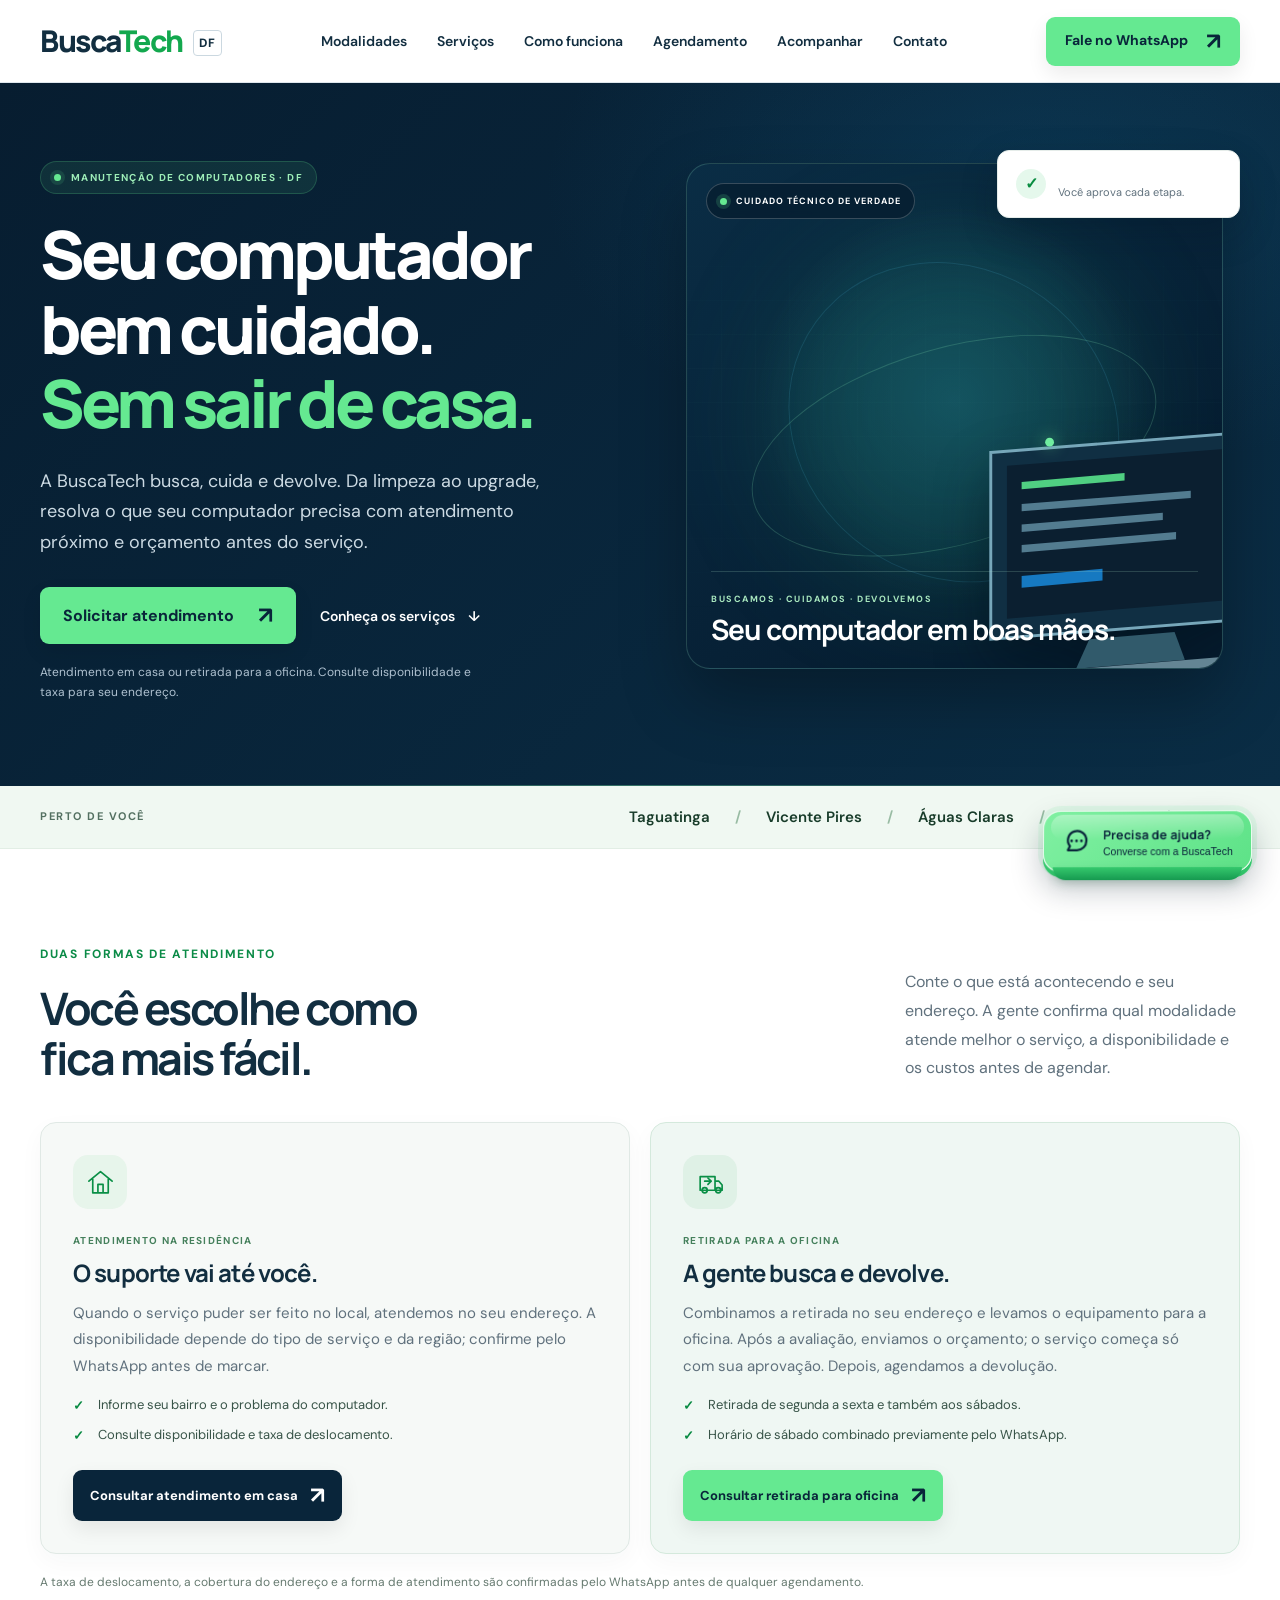
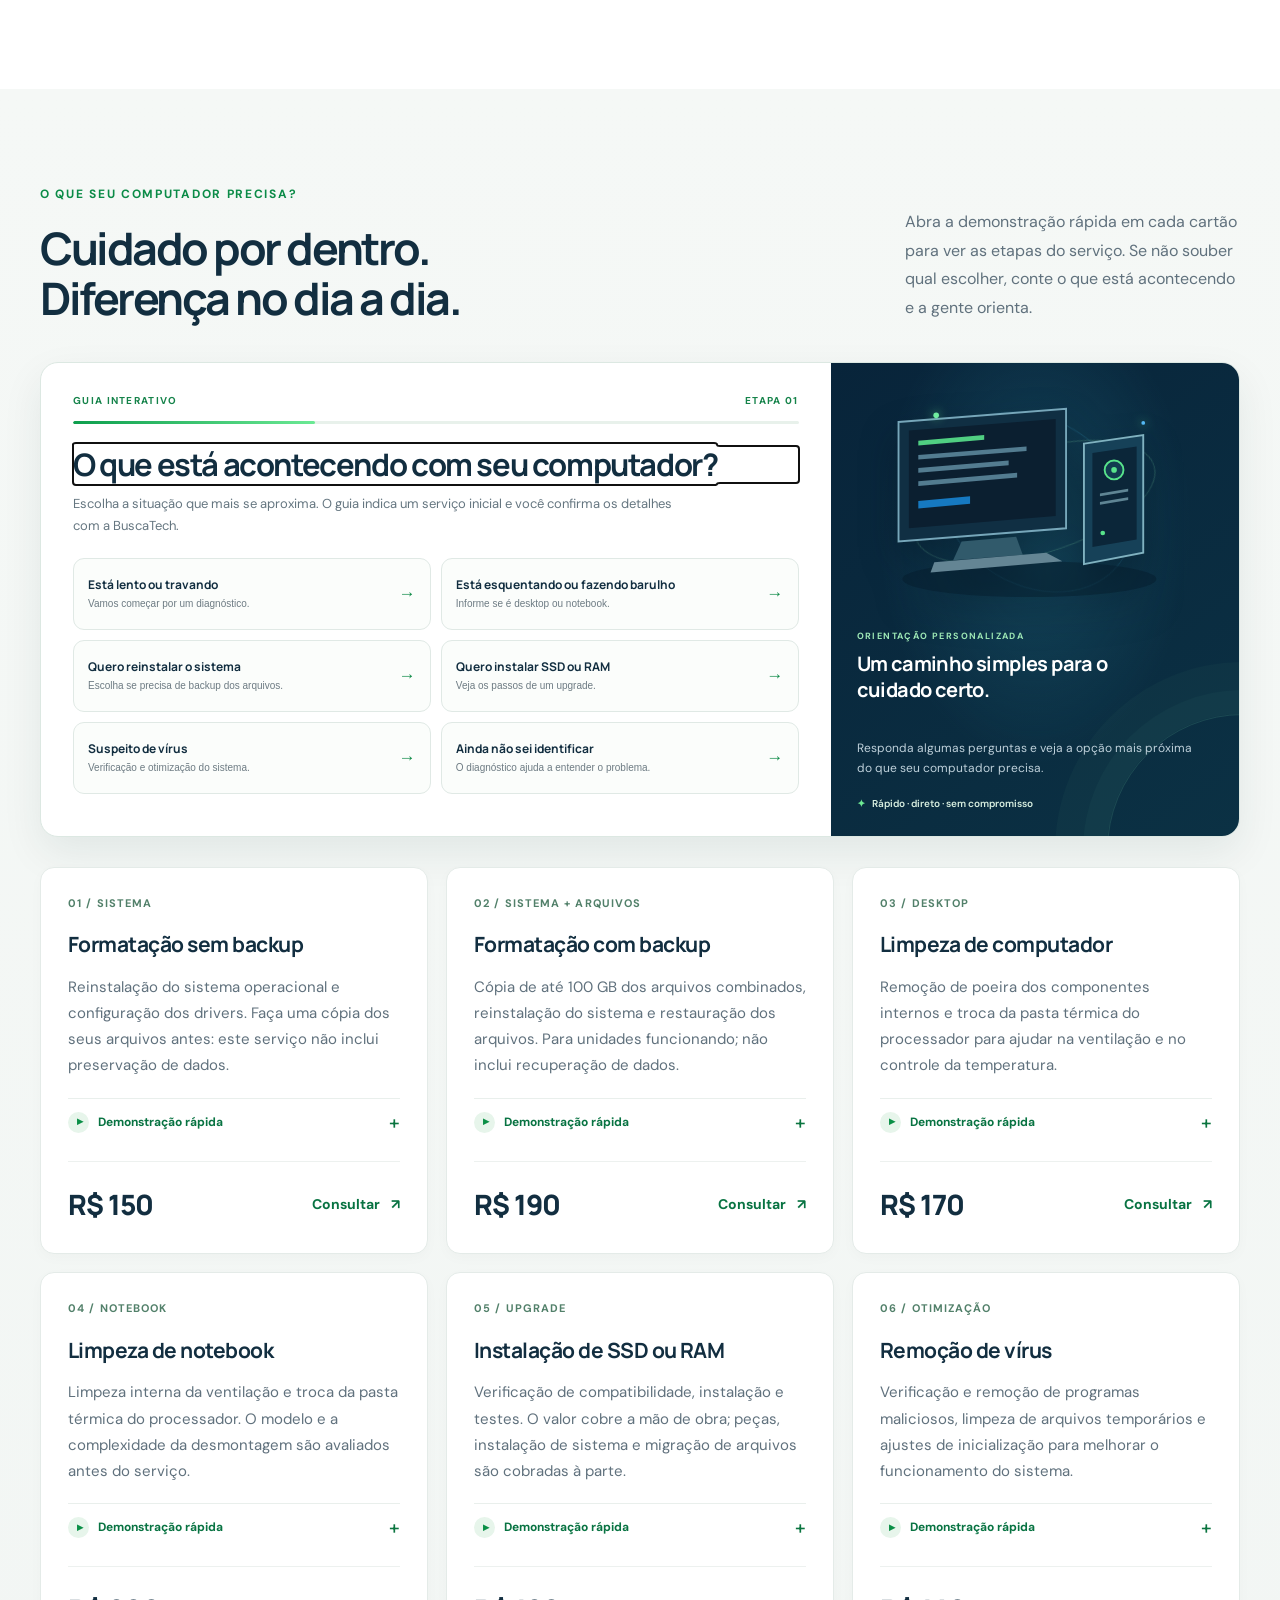
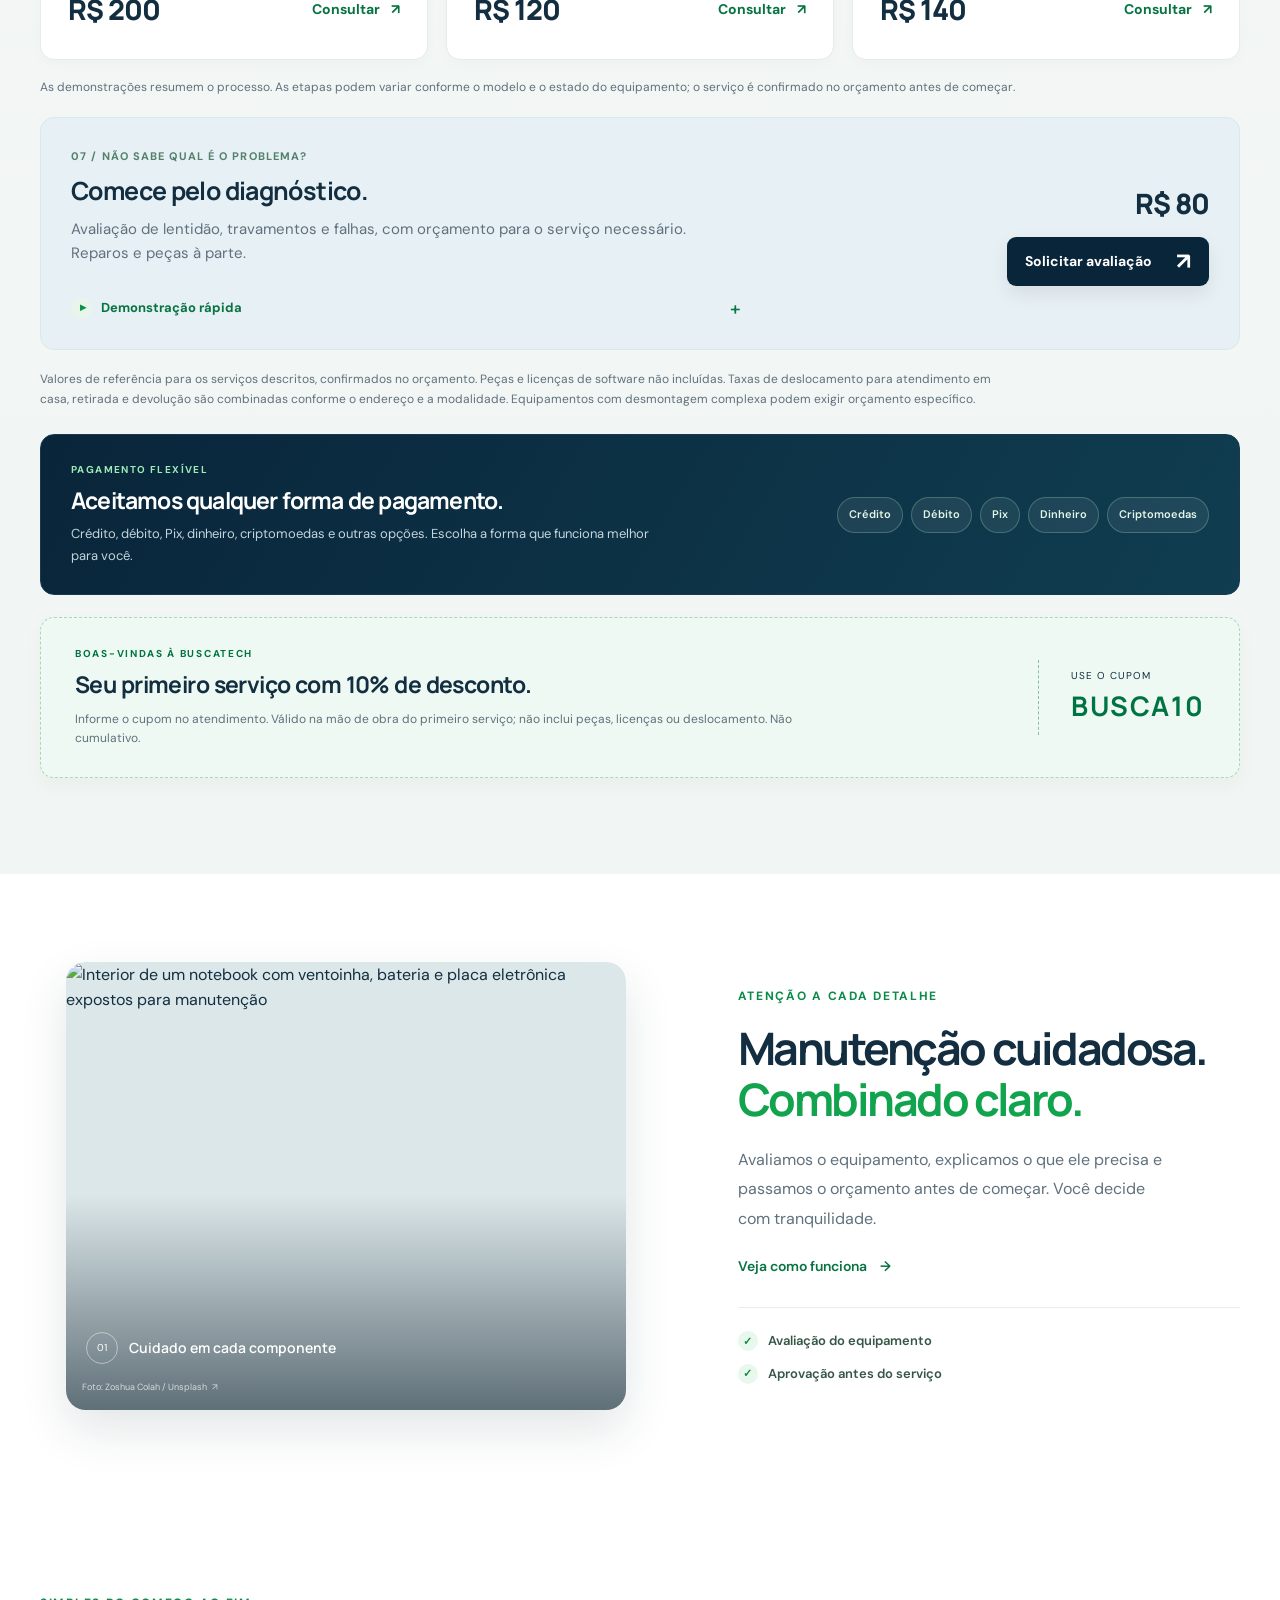
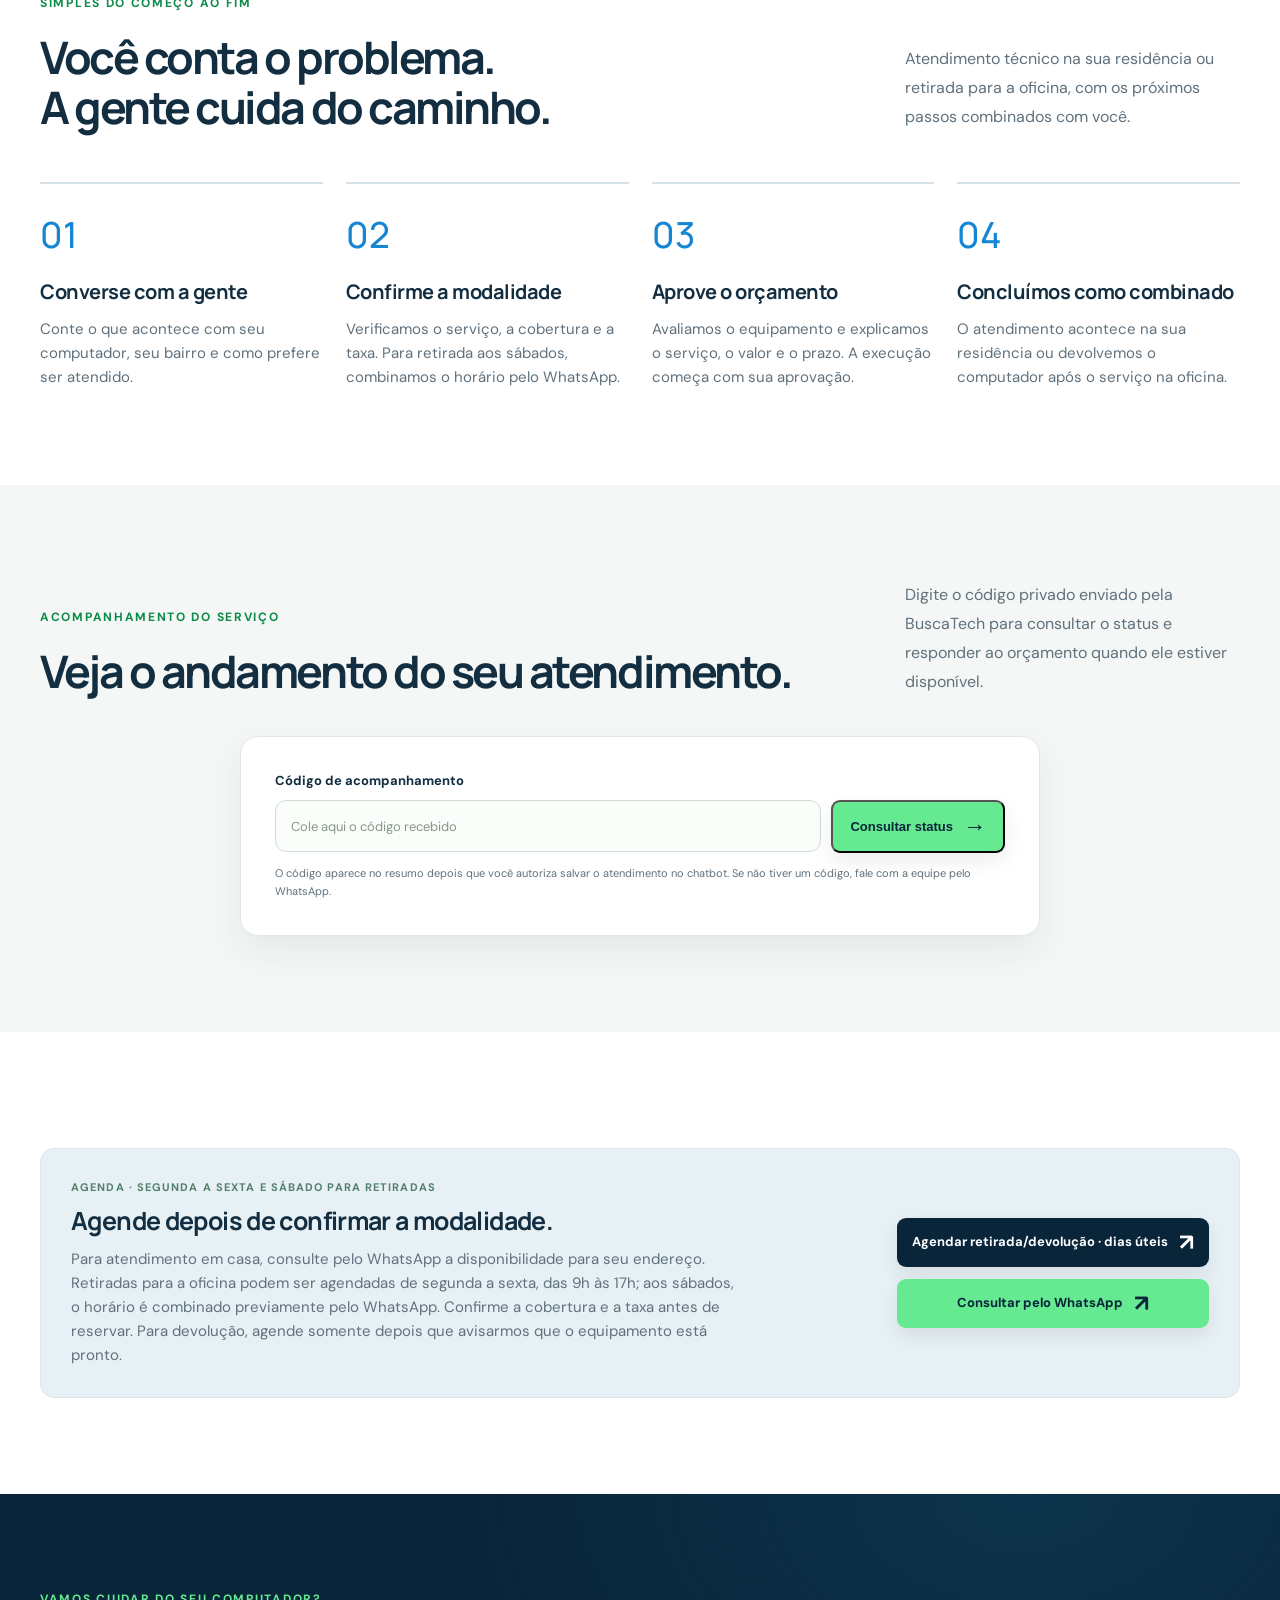
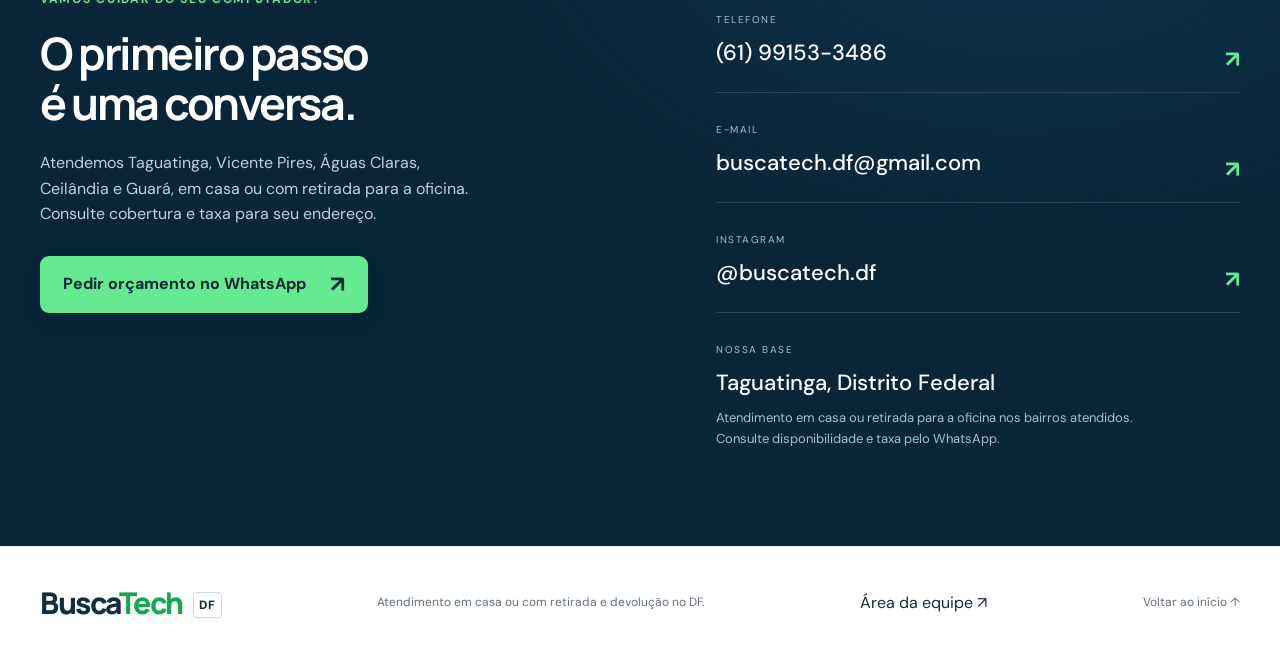
==== commit e19d5182: "Follow device color scheme automatically" ====
--- a/index.html
+++ b/index.html
@@ -4,11 +4,11 @@
   <meta charset="UTF-8"><meta name="viewport" content="width=device-width, initial-scale=1">
   <title>BuscaTech — Atendimento em casa ou com retirada no DF</title>
   <meta name="description" content="Manutenção de computadores no DF: atendimento técnico em residência ou retirada para a oficina, com devolução agendada. Consulte a BuscaTech.">
-  <meta name="theme-color" content="#071d30">
-  <script>(()=>{let theme='light';try{const saved=localStorage.getItem('buscatech-theme');theme=saved==='light'||saved==='dark'?saved:(matchMedia('(prefers-color-scheme: dark)').matches?'dark':'light')}catch{}document.documentElement.dataset.theme=theme})();</script>
+  <meta name="theme-color" content="#ffffff">
+  <script>(()=>{const preference=window.matchMedia('(prefers-color-scheme: dark)');const themeColor=document.querySelector('meta[name="theme-color"]');const apply=()=>{const dark=preference.matches;document.documentElement.dataset.theme=dark?'dark':'light';if(themeColor)themeColor.content=dark?'#0b1411':'#ffffff'};apply();if(preference.addEventListener)preference.addEventListener('change',apply);else preference.addListener(apply)})();</script>
   <meta property="og:type" content="website"><meta property="og:locale" content="pt_BR"><meta property="og:title" content="BuscaTech — Atendimento em casa ou com retirada no DF"><meta property="og:description" content="Manutenção de computadores em residência ou na oficina, com retirada e devolução agendadas no DF.">
   <link rel="preconnect" href="https://fonts.googleapis.com"><link rel="preconnect" href="https://fonts.gstatic.com" crossorigin><link rel="preconnect" href="https://images.unsplash.com" crossorigin>
-  <link rel="icon" href="favicon.svg" type="image/svg+xml"><link rel="stylesheet" href="styles.css?v=20261119-mobile-fix">
+  <link rel="icon" href="favicon.svg" type="image/svg+xml"><link rel="stylesheet" href="styles.css?v=20261119-system-theme">
 </head>
 <body>
 <a class="skip" href="#principal">Ir para o conteúdo</a>
@@ -16,10 +16,6 @@
   <a class="brand" href="#inicio" aria-label="BuscaTech início">Busca<span>Tech</span><small>DF</small></a>
   <nav aria-label="Menu principal"><a href="#modalidades">Modalidades</a><a href="#servicos">Serviços</a><a href="#como-funciona">Como funciona</a><a href="#agendamento">Agendamento</a><a href="#acompanhar">Acompanhar</a><a href="#contato">Contato</a></nav>
   <div class="nav-actions">
-    <button class="theme-toggle" id="theme-toggle" type="button" aria-label="Ativar tema escuro" aria-pressed="false" title="Ativar tema escuro">
-      <svg class="theme-icon theme-icon-sun" viewBox="0 0 24 24" fill="none" aria-hidden="true"><circle cx="12" cy="12" r="4"/><path d="M12 2v2m0 16v2M4.93 4.93l1.42 1.42m11.3 11.3 1.42 1.42M2 12h2m16 0h2M4.93 19.07l1.42-1.42m11.3-11.3 1.42-1.42"/></svg>
-      <svg class="theme-icon theme-icon-moon" viewBox="0 0 24 24" fill="none" aria-hidden="true"><path d="M20.4 15.2A8.6 8.6 0 0 1 8.8 3.6 8.7 8.7 0 1 0 20.4 15.2Z"/></svg>
-    </button>
     <a class="button compact" href="https://wa.me/5561991533486?text=Ol%C3%A1%2C%20BuscaTech!%20Gostaria%20de%20solicitar%20um%20atendimento." target="_blank" rel="noopener">Fale no WhatsApp <span aria-hidden="true">↗</span></a>
   </div>
 </div></header>
@@ -837,29 +833,5 @@
   });
 })();
 </script>
-<script>
-(() => {
-  const button = document.getElementById('theme-toggle');
-  const themeColor = document.querySelector('meta[name="theme-color"]');
-  if (!button) return;
-
-  function setTheme(theme, save = false) {
-    const isDark = theme === 'dark';
-    document.documentElement.dataset.theme = isDark ? 'dark' : 'light';
-    button.setAttribute('aria-pressed', String(isDark));
-    button.setAttribute('aria-label', isDark ? 'Ativar tema claro' : 'Ativar tema escuro');
-    button.title = isDark ? 'Ativar tema claro' : 'Ativar tema escuro';
-    if (themeColor) themeColor.content = isDark ? '#0b1411' : '#ffffff';
-    if (save) {
-      try { localStorage.setItem('buscatech-theme', isDark ? 'dark' : 'light'); } catch {}
-    }
-  }
-
-  setTheme(document.documentElement.dataset.theme);
-  button.addEventListener('click', () => {
-    setTheme(document.documentElement.dataset.theme === 'dark' ? 'light' : 'dark', true);
-  });
-})();
-</script>
 </body></html>
 
--- a/styles.css
+++ b/styles.css
@@ -337,17 +337,8 @@
 @media(max-width:480px){.help-chat-welcome{min-height:136px;padding-right:86px}.help-chat-3d-visual{top:35px;right:7px;width:68px;height:61px}}
 @media(prefers-reduced-motion:reduce){.help-chat-3d-visual svg{animation:none;transform:rotateY(-10deg) rotateX(3deg)}}
 
-/* Alternância de tema no cabeçalho. */
 .nav-actions{display:flex;align-items:center;gap:10px;flex:0 0 auto}
-.theme-toggle{display:grid;place-items:center;flex:0 0 42px;width:42px;height:42px;padding:0;border:1px solid #d9e4dd;border-radius:12px;background:#f4f8f5;color:#087342;cursor:pointer;transition:transform .16s ease,background .16s ease,border-color .16s ease,box-shadow .16s ease}
-.theme-toggle:hover{transform:translateY(-1px);border-color:#a8d4b6;background:#eaf6ee;box-shadow:0 5px 12px rgba(16,73,39,.1)}
-.theme-toggle:focus-visible{outline:3px solid var(--blue);outline-offset:3px}
-.theme-icon{width:20px;height:20px;stroke:currentColor;stroke-width:1.8;stroke-linecap:round;stroke-linejoin:round}
-.theme-icon-moon{display:none}
-.theme-toggle-label{position:absolute;width:1px;height:1px;padding:0;margin:-1px;overflow:hidden;clip:rect(0,0,0,0);white-space:nowrap;border:0}
-@media(max-width:700px){.nav-actions{gap:8px}.theme-toggle{flex-basis:40px;width:40px;height:40px}}
-@media(max-width:390px){.brand{font-size:24px}.brand small{margin-left:6px}.nav-actions{gap:7px}.nav .compact{font-size:10px;padding:9px;gap:5px}.theme-toggle{flex-basis:38px;width:38px;height:38px}}
-@media(prefers-reduced-motion:reduce){.theme-toggle{transition:none}}
+@media(max-width:390px){.brand{font-size:24px}.brand small{margin-left:6px}.nav-actions{gap:7px}.nav .compact{font-size:10px;padding:9px;gap:5px}}
 
 /* Paleta escura para as áreas claras do site e do assistente. */
 html[data-theme="dark"]{color-scheme:dark;--navy:#071d30;--blue:#79b9ff;--green:#65e991;--ink:#e4eee8;--muted:#aabbb2;--paper:#101b17;--line:#2b4036}
@@ -357,10 +348,6 @@
 html[data-theme="dark"] .nav nav a{color:#d7e4dc}
 html[data-theme="dark"] .nav nav a:hover,html[data-theme="dark"] .text-link:hover{color:#8aefaa}
 html[data-theme="dark"] .brand small{border-color:#3a5045;color:#d3e1d9}
-html[data-theme="dark"] .theme-toggle{border-color:#3a5145;background:#15241d;color:#8df0aa}
-html[data-theme="dark"] .theme-toggle:hover{border-color:#5d9870;background:#1b3024}
-html[data-theme="dark"] .theme-icon-sun{display:none}
-html[data-theme="dark"] .theme-icon-moon{display:block}
 html[data-theme="dark"] .coverage{background:#14271c;border-color:#2c4935}
 html[data-theme="dark"] .coverage span{color:#abcab5}
 html[data-theme="dark"] .coverage p{color:#e0eee4}
@@ -512,6 +499,5 @@
   .brand{font-size:22px}
   .brand small{margin-left:4px;padding:3px;font-size:10px}
   .nav-actions{gap:5px}
-  .theme-toggle{flex-basis:36px;width:36px;height:36px}
   .nav .compact{padding:8px 7px;font-size:9px}
 }
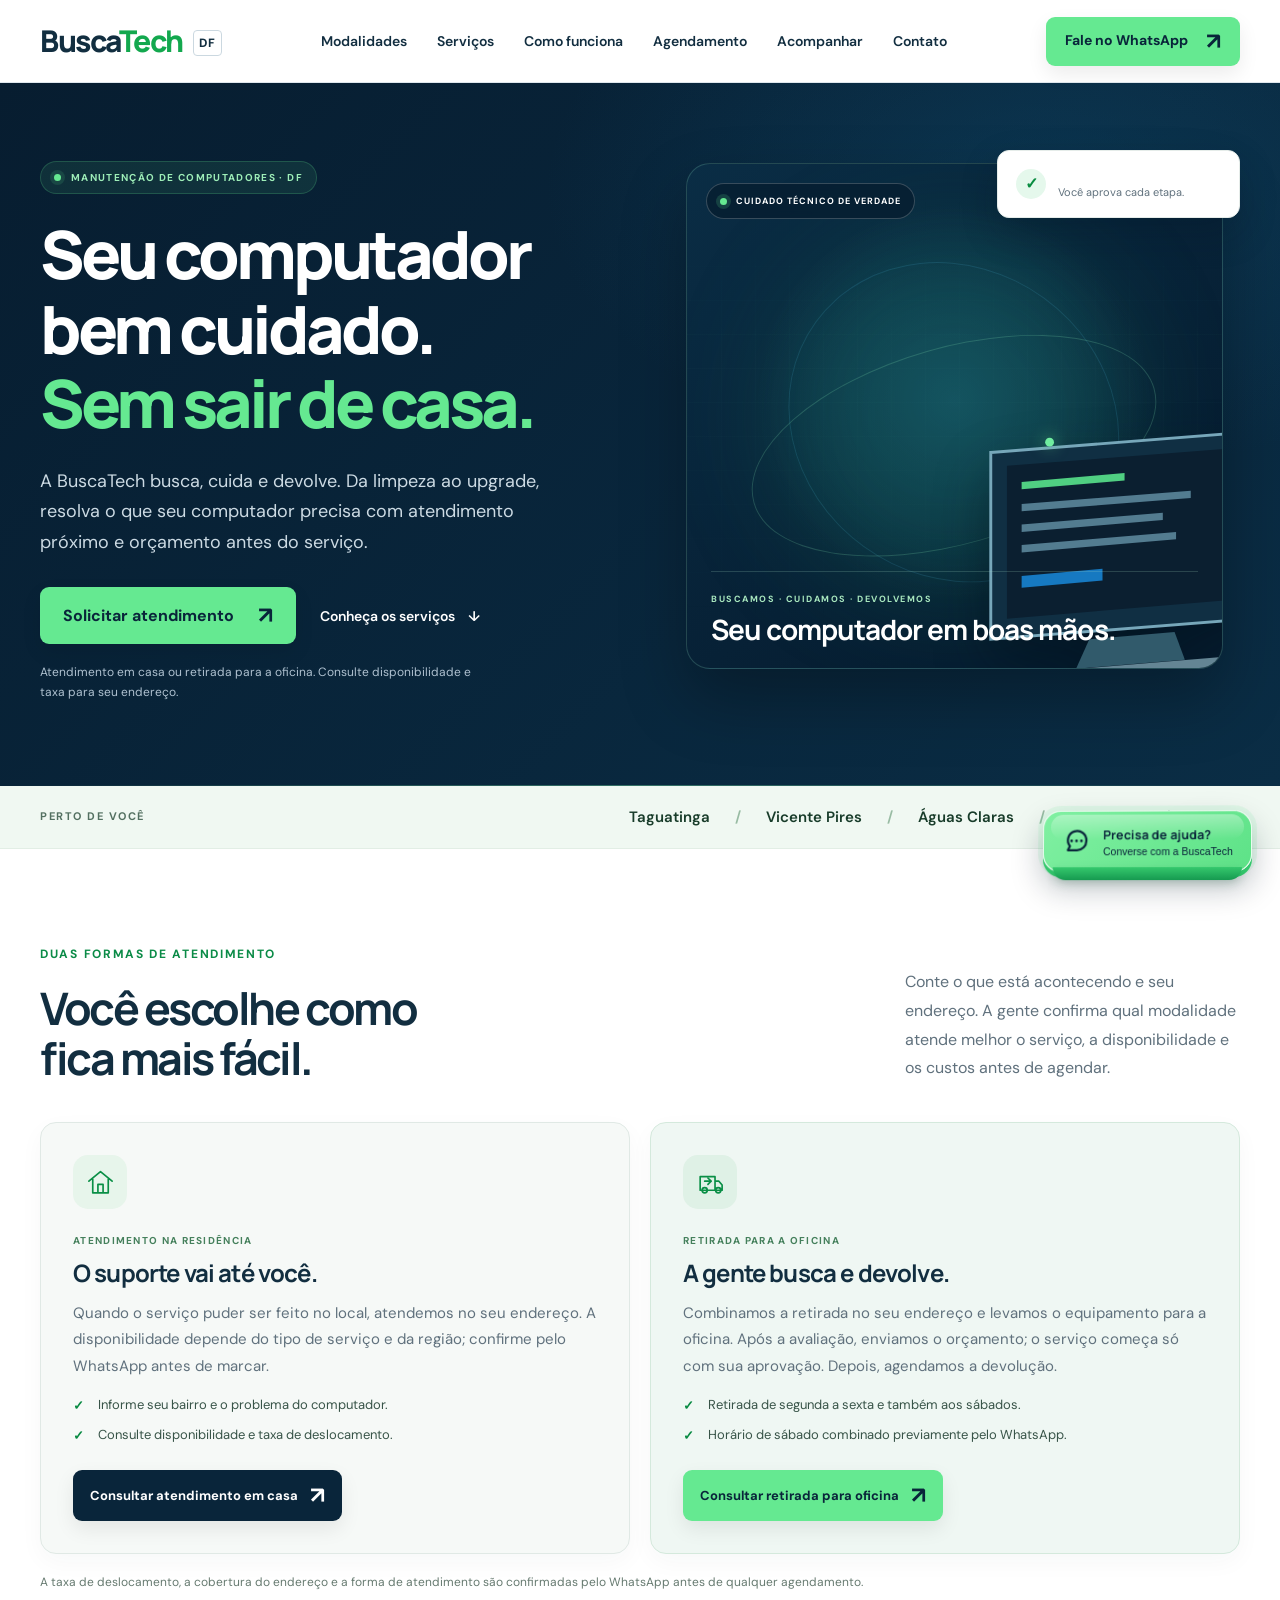
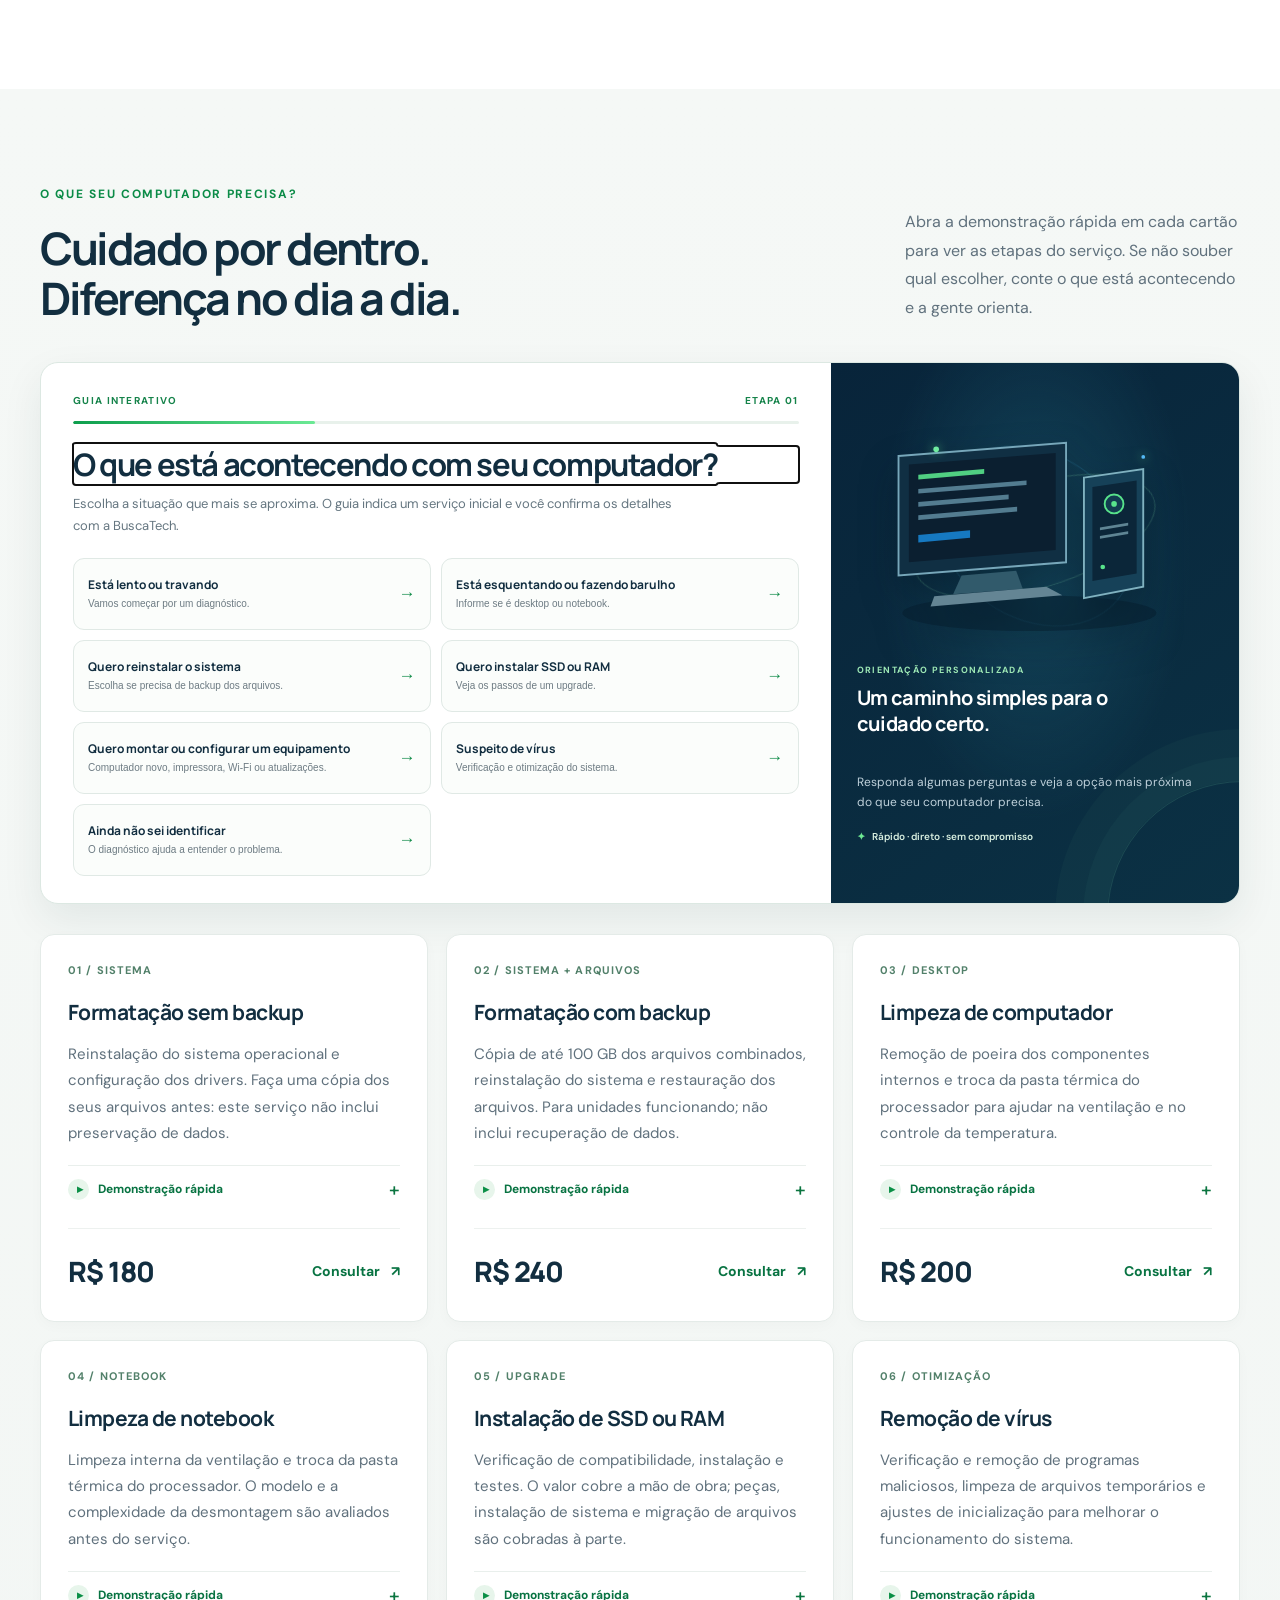
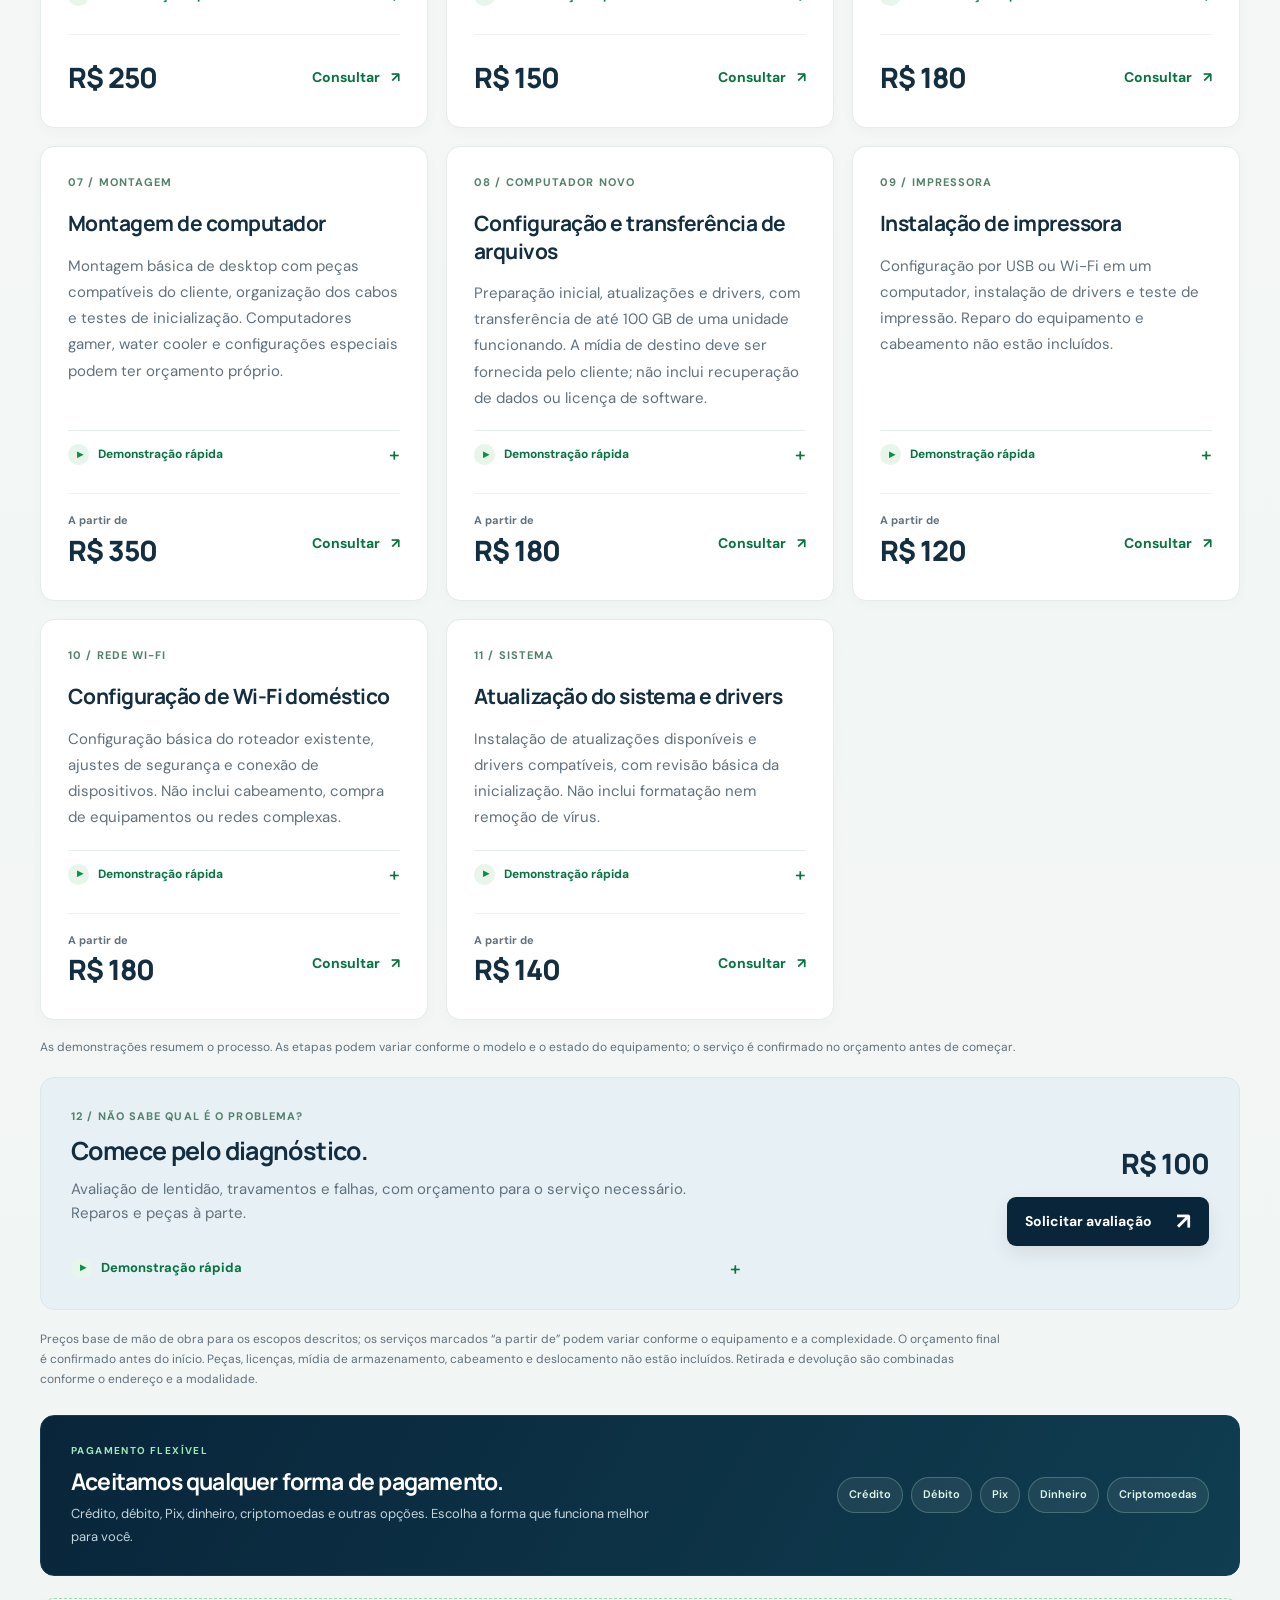
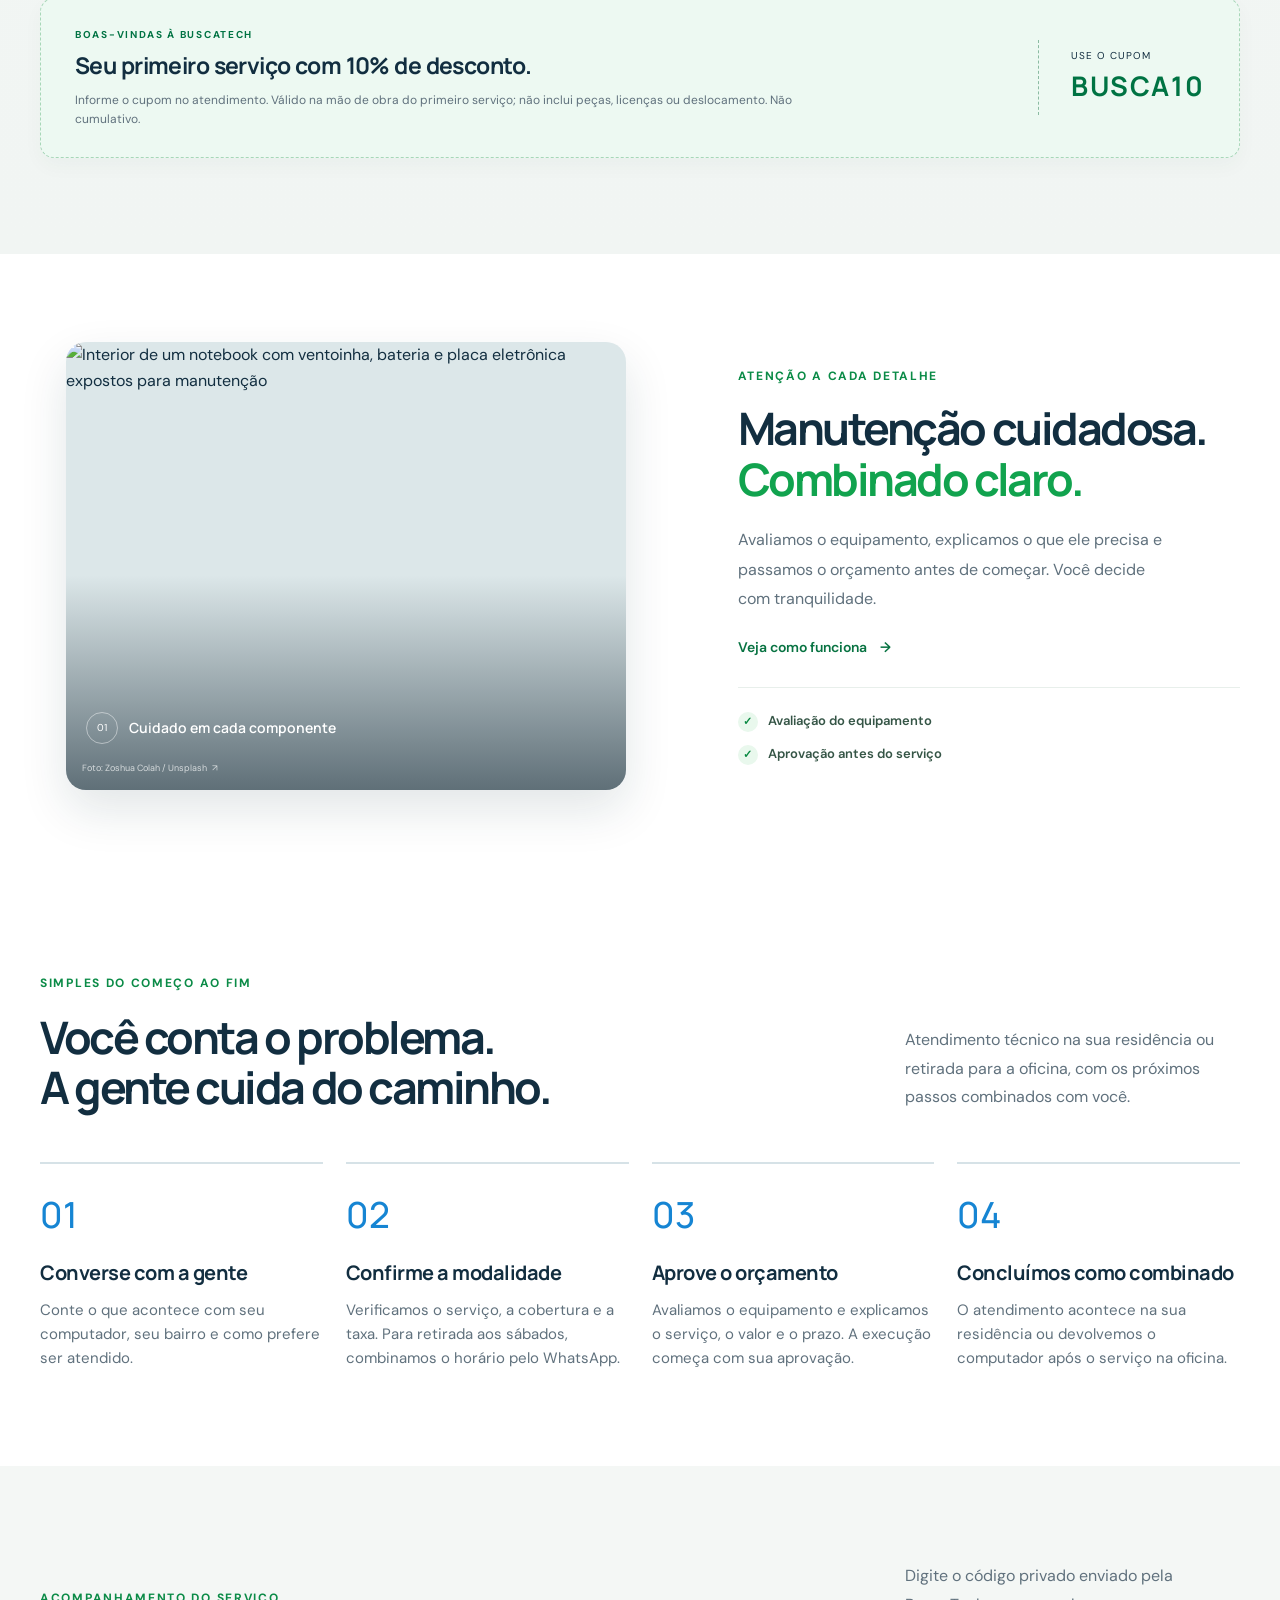
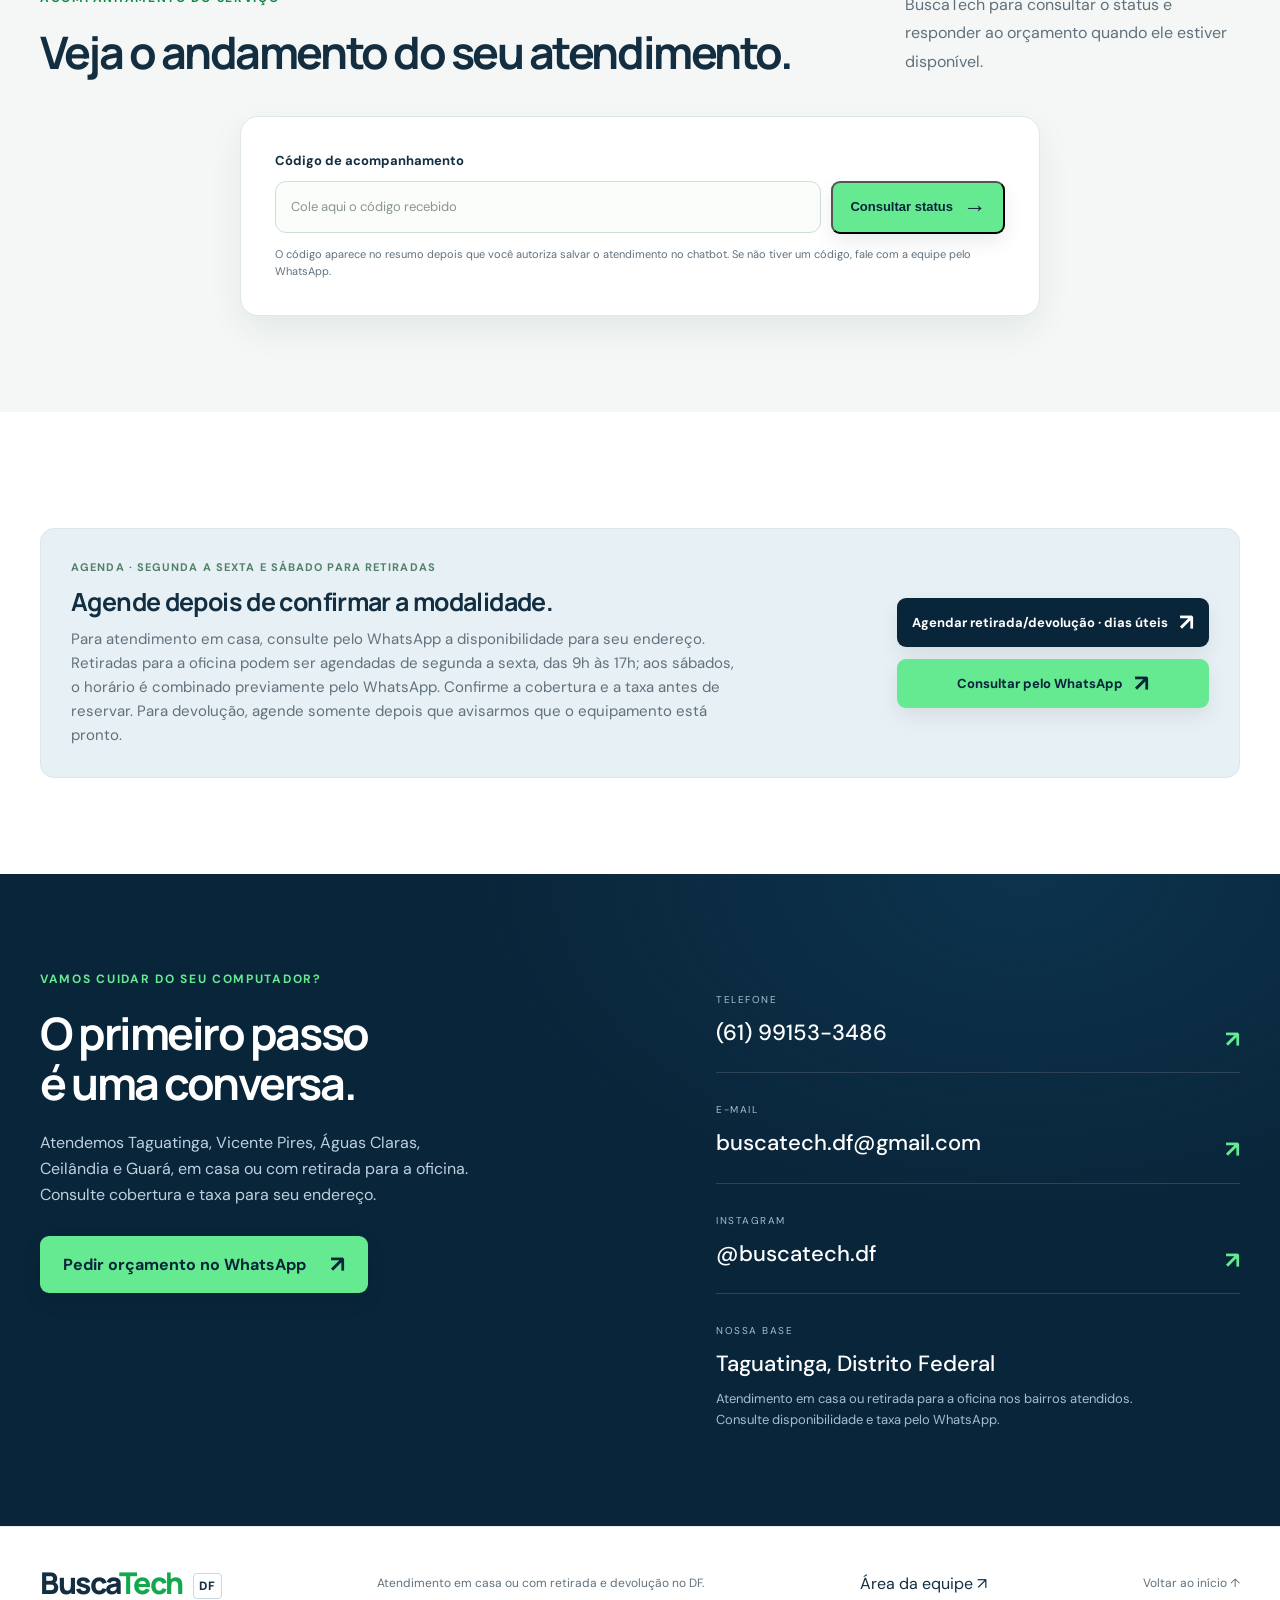
==== commit 13df49ae: "Add services and market-based prices" ====
--- a/index.html
+++ b/index.html
@@ -113,16 +113,21 @@
 </div>
 <noscript><p class="finder-noscript">Ative o JavaScript para usar o guia interativo. Você também pode escolher um serviço nos cartões abaixo ou falar com a BuscaTech pelo WhatsApp.</p></noscript>
 <div class="service-grid">
-<article class="service"><span class="service-number">01 / SISTEMA</span><h3>Formatação sem backup</h3><p>Reinstalação do sistema operacional e configuração dos drivers. Faça uma cópia dos seus arquivos antes: este serviço não inclui preservação de dados.</p><details class="service-demo"><summary><span class="demo-play" aria-hidden="true">▶</span><span>Demonstração rápida</span><span class="demo-toggle" aria-hidden="true">+</span></summary><div class="demo-content"><div class="demo-step"><span class="demo-number">01</span><p><strong>Prepare seus arquivos</strong><span>Faça sua própria cópia de segurança antes do serviço.</span></p></div><div class="demo-step"><span class="demo-number">02</span><p><strong>Reinstalamos o sistema</strong><span>O computador recebe uma nova instalação do sistema operacional.</span></p></div><div class="demo-step"><span class="demo-number">03</span><p><strong>Configuramos os drivers</strong><span>Finalizamos a configuração básica do equipamento.</span></p></div></div></details><div class="service-bottom"><p class="price">R$ 150</p><a href="https://wa.me/5561991533486?text=Tenho%20interesse%20em%20formata%C3%A7%C3%A3o%20sem%20backup." target="_blank" rel="noopener" aria-label="Solicitar formatação sem backup">Consultar <span aria-hidden="true">↗</span></a></div></article>
-<article class="service"><span class="service-number">02 / SISTEMA + ARQUIVOS</span><h3>Formatação com backup</h3><p>Cópia de até 100 GB dos arquivos combinados, reinstalação do sistema e restauração dos arquivos. Para unidades funcionando; não inclui recuperação de dados.</p><details class="service-demo"><summary><span class="demo-play" aria-hidden="true">▶</span><span>Demonstração rápida</span><span class="demo-toggle" aria-hidden="true">+</span></summary><div class="demo-content"><div class="demo-step"><span class="demo-number">01</span><p><strong>Definimos o que copiar</strong><span>Combinamos os arquivos até o limite de 100 GB em uma unidade funcionando.</span></p></div><div class="demo-step"><span class="demo-number">02</span><p><strong>Reinstalamos o sistema</strong><span>Formatamos o computador e configuramos os drivers.</span></p></div><div class="demo-step"><span class="demo-number">03</span><p><strong>Restauramos os arquivos</strong><span>Devolvemos os arquivos combinados. Não inclui recuperação de dados.</span></p></div></div></details><div class="service-bottom"><p class="price">R$ 190</p><a href="https://wa.me/5561991533486?text=Tenho%20interesse%20em%20formata%C3%A7%C3%A3o%20com%20backup." target="_blank" rel="noopener" aria-label="Solicitar formatação com backup">Consultar <span aria-hidden="true">↗</span></a></div></article>
-<article class="service"><span class="service-number">03 / DESKTOP</span><h3>Limpeza de computador</h3><p>Remoção de poeira dos componentes internos e troca da pasta térmica do processador para ajudar na ventilação e no controle da temperatura.</p><details class="service-demo"><summary><span class="demo-play" aria-hidden="true">▶</span><span>Demonstração rápida</span><span class="demo-toggle" aria-hidden="true">+</span></summary><div class="demo-content"><div class="demo-step"><span class="demo-number">01</span><p><strong>Abrimos o gabinete</strong><span>Acessamos os componentes internos do computador.</span></p></div><div class="demo-step"><span class="demo-number">02</span><p><strong>Removemos a poeira</strong><span>Fazemos a limpeza interna dos componentes.</span></p></div><div class="demo-step"><span class="demo-number">03</span><p><strong>Trocamos a pasta térmica</strong><span>Substituímos a pasta do processador para ajudar na ventilação e no controle da temperatura.</span></p></div></div></details><div class="service-bottom"><p class="price">R$ 170</p><a href="https://wa.me/5561991533486?text=Tenho%20interesse%20em%20limpeza%20interna%20de%20desktop." target="_blank" rel="noopener" aria-label="Solicitar limpeza de desktop">Consultar <span aria-hidden="true">↗</span></a></div></article>
-<article class="service"><span class="service-number">04 / NOTEBOOK</span><h3>Limpeza de notebook</h3><p>Limpeza interna da ventilação e troca da pasta térmica do processador. O modelo e a complexidade da desmontagem são avaliados antes do serviço.</p><details class="service-demo"><summary><span class="demo-play" aria-hidden="true">▶</span><span>Demonstração rápida</span><span class="demo-toggle" aria-hidden="true">+</span></summary><div class="demo-content"><div class="demo-step"><span class="demo-number">01</span><p><strong>Avaliamos o modelo</strong><span>Conferimos o notebook e a complexidade da desmontagem antes de confirmar o serviço.</span></p></div><div class="demo-step"><span class="demo-number">02</span><p><strong>Limpamos a ventilação</strong><span>Removemos a poeira da parte interna do sistema de ventilação.</span></p></div><div class="demo-step"><span class="demo-number">03</span><p><strong>Trocamos a pasta térmica</strong><span>Substituímos a pasta térmica do processador.</span></p></div></div></details><div class="service-bottom"><p class="price">R$ 200</p><a href="https://wa.me/5561991533486?text=Tenho%20interesse%20em%20limpeza%20interna%20de%20notebook." target="_blank" rel="noopener" aria-label="Solicitar limpeza de notebook">Consultar <span aria-hidden="true">↗</span></a></div></article>
-<article class="service"><span class="service-number">05 / UPGRADE</span><h3>Instalação de SSD ou RAM</h3><p>Verificação de compatibilidade, instalação e testes. O valor cobre a mão de obra; peças, instalação de sistema e migração de arquivos são cobradas à parte.</p><details class="service-demo"><summary><span class="demo-play" aria-hidden="true">▶</span><span>Demonstração rápida</span><span class="demo-toggle" aria-hidden="true">+</span></summary><div class="demo-content"><div class="demo-step"><span class="demo-number">01</span><p><strong>Verificamos a compatibilidade</strong><span>Conferimos se o SSD ou a memória RAM funciona com seu equipamento.</span></p></div><div class="demo-step"><span class="demo-number">02</span><p><strong>Instalamos a peça</strong><span>A mão de obra está incluída; a peça é cobrada à parte.</span></p></div><div class="demo-step"><span class="demo-number">03</span><p><strong>Fazemos os testes</strong><span>Testamos o funcionamento do componente instalado.</span></p></div></div></details><div class="service-bottom"><p class="price">R$ 120</p><a href="https://wa.me/5561991533486?text=Tenho%20interesse%20em%20instalar%20SSD%20ou%20mem%C3%B3ria%20RAM." target="_blank" rel="noopener" aria-label="Solicitar instalação de SSD ou RAM">Consultar <span aria-hidden="true">↗</span></a></div></article>
-<article class="service"><span class="service-number">06 / OTIMIZAÇÃO</span><h3>Remoção de vírus</h3><p>Verificação e remoção de programas maliciosos, limpeza de arquivos temporários e ajustes de inicialização para melhorar o funcionamento do sistema.</p><details class="service-demo"><summary><span class="demo-play" aria-hidden="true">▶</span><span>Demonstração rápida</span><span class="demo-toggle" aria-hidden="true">+</span></summary><div class="demo-content"><div class="demo-step"><span class="demo-number">01</span><p><strong>Verificamos o sistema</strong><span>Procuramos programas maliciosos e itens que afetam o funcionamento.</span></p></div><div class="demo-step"><span class="demo-number">02</span><p><strong>Removemos e limpamos</strong><span>Removemos programas maliciosos e arquivos temporários.</span></p></div><div class="demo-step"><span class="demo-number">03</span><p><strong>Ajustamos a inicialização</strong><span>Fazemos ajustes para ajudar o computador a iniciar e funcionar melhor.</span></p></div></div></details><div class="service-bottom"><p class="price">R$ 140</p><a href="https://wa.me/5561991533486?text=Tenho%20interesse%20em%20remo%C3%A7%C3%A3o%20de%20v%C3%ADrus%20e%20otimiza%C3%A7%C3%A3o." target="_blank" rel="noopener" aria-label="Solicitar remoção de vírus">Consultar <span aria-hidden="true">↗</span></a></div></article>
+<article class="service"><span class="service-number">01 / SISTEMA</span><h3>Formatação sem backup</h3><p>Reinstalação do sistema operacional e configuração dos drivers. Faça uma cópia dos seus arquivos antes: este serviço não inclui preservação de dados.</p><details class="service-demo"><summary><span class="demo-play" aria-hidden="true">▶</span><span>Demonstração rápida</span><span class="demo-toggle" aria-hidden="true">+</span></summary><div class="demo-content"><div class="demo-step"><span class="demo-number">01</span><p><strong>Prepare seus arquivos</strong><span>Faça sua própria cópia de segurança antes do serviço.</span></p></div><div class="demo-step"><span class="demo-number">02</span><p><strong>Reinstalamos o sistema</strong><span>O computador recebe uma nova instalação do sistema operacional.</span></p></div><div class="demo-step"><span class="demo-number">03</span><p><strong>Configuramos os drivers</strong><span>Finalizamos a configuração básica do equipamento.</span></p></div></div></details><div class="service-bottom"><p class="price">R$ 180</p><a href="https://wa.me/5561991533486?text=Tenho%20interesse%20em%20formata%C3%A7%C3%A3o%20sem%20backup." target="_blank" rel="noopener" aria-label="Solicitar formatação sem backup">Consultar <span aria-hidden="true">↗</span></a></div></article>
+<article class="service"><span class="service-number">02 / SISTEMA + ARQUIVOS</span><h3>Formatação com backup</h3><p>Cópia de até 100 GB dos arquivos combinados, reinstalação do sistema e restauração dos arquivos. Para unidades funcionando; não inclui recuperação de dados.</p><details class="service-demo"><summary><span class="demo-play" aria-hidden="true">▶</span><span>Demonstração rápida</span><span class="demo-toggle" aria-hidden="true">+</span></summary><div class="demo-content"><div class="demo-step"><span class="demo-number">01</span><p><strong>Definimos o que copiar</strong><span>Combinamos os arquivos até o limite de 100 GB em uma unidade funcionando.</span></p></div><div class="demo-step"><span class="demo-number">02</span><p><strong>Reinstalamos o sistema</strong><span>Formatamos o computador e configuramos os drivers.</span></p></div><div class="demo-step"><span class="demo-number">03</span><p><strong>Restauramos os arquivos</strong><span>Devolvemos os arquivos combinados. Não inclui recuperação de dados.</span></p></div></div></details><div class="service-bottom"><p class="price">R$ 240</p><a href="https://wa.me/5561991533486?text=Tenho%20interesse%20em%20formata%C3%A7%C3%A3o%20com%20backup." target="_blank" rel="noopener" aria-label="Solicitar formatação com backup">Consultar <span aria-hidden="true">↗</span></a></div></article>
+<article class="service"><span class="service-number">03 / DESKTOP</span><h3>Limpeza de computador</h3><p>Remoção de poeira dos componentes internos e troca da pasta térmica do processador para ajudar na ventilação e no controle da temperatura.</p><details class="service-demo"><summary><span class="demo-play" aria-hidden="true">▶</span><span>Demonstração rápida</span><span class="demo-toggle" aria-hidden="true">+</span></summary><div class="demo-content"><div class="demo-step"><span class="demo-number">01</span><p><strong>Abrimos o gabinete</strong><span>Acessamos os componentes internos do computador.</span></p></div><div class="demo-step"><span class="demo-number">02</span><p><strong>Removemos a poeira</strong><span>Fazemos a limpeza interna dos componentes.</span></p></div><div class="demo-step"><span class="demo-number">03</span><p><strong>Trocamos a pasta térmica</strong><span>Substituímos a pasta do processador para ajudar na ventilação e no controle da temperatura.</span></p></div></div></details><div class="service-bottom"><p class="price">R$ 200</p><a href="https://wa.me/5561991533486?text=Tenho%20interesse%20em%20limpeza%20interna%20de%20desktop." target="_blank" rel="noopener" aria-label="Solicitar limpeza de desktop">Consultar <span aria-hidden="true">↗</span></a></div></article>
+<article class="service"><span class="service-number">04 / NOTEBOOK</span><h3>Limpeza de notebook</h3><p>Limpeza interna da ventilação e troca da pasta térmica do processador. O modelo e a complexidade da desmontagem são avaliados antes do serviço.</p><details class="service-demo"><summary><span class="demo-play" aria-hidden="true">▶</span><span>Demonstração rápida</span><span class="demo-toggle" aria-hidden="true">+</span></summary><div class="demo-content"><div class="demo-step"><span class="demo-number">01</span><p><strong>Avaliamos o modelo</strong><span>Conferimos o notebook e a complexidade da desmontagem antes de confirmar o serviço.</span></p></div><div class="demo-step"><span class="demo-number">02</span><p><strong>Limpamos a ventilação</strong><span>Removemos a poeira da parte interna do sistema de ventilação.</span></p></div><div class="demo-step"><span class="demo-number">03</span><p><strong>Trocamos a pasta térmica</strong><span>Substituímos a pasta térmica do processador.</span></p></div></div></details><div class="service-bottom"><p class="price">R$ 250</p><a href="https://wa.me/5561991533486?text=Tenho%20interesse%20em%20limpeza%20interna%20de%20notebook." target="_blank" rel="noopener" aria-label="Solicitar limpeza de notebook">Consultar <span aria-hidden="true">↗</span></a></div></article>
+<article class="service"><span class="service-number">05 / UPGRADE</span><h3>Instalação de SSD ou RAM</h3><p>Verificação de compatibilidade, instalação e testes. O valor cobre a mão de obra; peças, instalação de sistema e migração de arquivos são cobradas à parte.</p><details class="service-demo"><summary><span class="demo-play" aria-hidden="true">▶</span><span>Demonstração rápida</span><span class="demo-toggle" aria-hidden="true">+</span></summary><div class="demo-content"><div class="demo-step"><span class="demo-number">01</span><p><strong>Verificamos a compatibilidade</strong><span>Conferimos se o SSD ou a memória RAM funciona com seu equipamento.</span></p></div><div class="demo-step"><span class="demo-number">02</span><p><strong>Instalamos a peça</strong><span>A mão de obra está incluída; a peça é cobrada à parte.</span></p></div><div class="demo-step"><span class="demo-number">03</span><p><strong>Fazemos os testes</strong><span>Testamos o funcionamento do componente instalado.</span></p></div></div></details><div class="service-bottom"><p class="price">R$ 150</p><a href="https://wa.me/5561991533486?text=Tenho%20interesse%20em%20instalar%20SSD%20ou%20mem%C3%B3ria%20RAM." target="_blank" rel="noopener" aria-label="Solicitar instalação de SSD ou RAM">Consultar <span aria-hidden="true">↗</span></a></div></article>
+<article class="service"><span class="service-number">06 / OTIMIZAÇÃO</span><h3>Remoção de vírus</h3><p>Verificação e remoção de programas maliciosos, limpeza de arquivos temporários e ajustes de inicialização para melhorar o funcionamento do sistema.</p><details class="service-demo"><summary><span class="demo-play" aria-hidden="true">▶</span><span>Demonstração rápida</span><span class="demo-toggle" aria-hidden="true">+</span></summary><div class="demo-content"><div class="demo-step"><span class="demo-number">01</span><p><strong>Verificamos o sistema</strong><span>Procuramos programas maliciosos e itens que afetam o funcionamento.</span></p></div><div class="demo-step"><span class="demo-number">02</span><p><strong>Removemos e limpamos</strong><span>Removemos programas maliciosos e arquivos temporários.</span></p></div><div class="demo-step"><span class="demo-number">03</span><p><strong>Ajustamos a inicialização</strong><span>Fazemos ajustes para ajudar o computador a iniciar e funcionar melhor.</span></p></div></div></details><div class="service-bottom"><p class="price">R$ 180</p><a href="https://wa.me/5561991533486?text=Tenho%20interesse%20em%20remo%C3%A7%C3%A3o%20de%20v%C3%ADrus%20e%20otimiza%C3%A7%C3%A3o." target="_blank" rel="noopener" aria-label="Solicitar remoção de vírus">Consultar <span aria-hidden="true">↗</span></a></div></article>
+<article class="service"><span class="service-number">07 / MONTAGEM</span><h3>Montagem de computador</h3><p>Montagem básica de desktop com peças compatíveis do cliente, organização dos cabos e testes de inicialização. Computadores gamer, water cooler e configurações especiais podem ter orçamento próprio.</p><details class="service-demo"><summary><span class="demo-play" aria-hidden="true">▶</span><span>Demonstração rápida</span><span class="demo-toggle" aria-hidden="true">+</span></summary><div class="demo-content"><div class="demo-step"><span class="demo-number">01</span><p><strong>Conferimos as peças</strong><span>Verificamos a compatibilidade e as condições dos componentes.</span></p></div><div class="demo-step"><span class="demo-number">02</span><p><strong>Montamos o computador</strong><span>Instalamos as peças e organizamos os cabos.</span></p></div><div class="demo-step"><span class="demo-number">03</span><p><strong>Testamos a inicialização</strong><span>Conferimos se o computador liga e reconhece os componentes.</span></p></div></div></details><div class="service-bottom"><p class="price"><small class="price-prefix">A partir de</small>R$ 350</p><a href="https://wa.me/5561991533486?text=Tenho%20interesse%20na%20montagem%20de%20um%20computador." target="_blank" rel="noopener" aria-label="Solicitar montagem de computador">Consultar <span aria-hidden="true">↗</span></a></div></article>
+<article class="service"><span class="service-number">08 / COMPUTADOR NOVO</span><h3>Configuração e transferência de arquivos</h3><p>Preparação inicial, atualizações e drivers, com transferência de até 100 GB de uma unidade funcionando. A mídia de destino deve ser fornecida pelo cliente; não inclui recuperação de dados ou licença de software.</p><details class="service-demo"><summary><span class="demo-play" aria-hidden="true">▶</span><span>Demonstração rápida</span><span class="demo-toggle" aria-hidden="true">+</span></summary><div class="demo-content"><div class="demo-step"><span class="demo-number">01</span><p><strong>Combinamos a transferência</strong><span>Selecionamos até 100 GB de arquivos de uma unidade funcionando.</span></p></div><div class="demo-step"><span class="demo-number">02</span><p><strong>Configuramos o computador</strong><span>Fazemos as atualizações iniciais e instalamos os drivers.</span></p></div><div class="demo-step"><span class="demo-number">03</span><p><strong>Copiamos os arquivos</strong><span>Transferimos os itens combinados para a mídia do cliente.</span></p></div></div></details><div class="service-bottom"><p class="price"><small class="price-prefix">A partir de</small>R$ 180</p><a href="https://wa.me/5561991533486?text=Tenho%20interesse%20na%20configura%C3%A7%C3%A3o%20de%20um%20computador%20novo%20e%20transfer%C3%AAncia%20de%20arquivos." target="_blank" rel="noopener" aria-label="Solicitar configuração de computador novo">Consultar <span aria-hidden="true">↗</span></a></div></article>
+<article class="service"><span class="service-number">09 / IMPRESSORA</span><h3>Instalação de impressora</h3><p>Configuração por USB ou Wi-Fi em um computador, instalação de drivers e teste de impressão. Reparo do equipamento e cabeamento não estão incluídos.</p><details class="service-demo"><summary><span class="demo-play" aria-hidden="true">▶</span><span>Demonstração rápida</span><span class="demo-toggle" aria-hidden="true">+</span></summary><div class="demo-content"><div class="demo-step"><span class="demo-number">01</span><p><strong>Conferimos a conexão</strong><span>Verificamos o modelo e se será usado USB ou Wi-Fi.</span></p></div><div class="demo-step"><span class="demo-number">02</span><p><strong>Instalamos o driver</strong><span>Configuramos a impressora no computador.</span></p></div><div class="demo-step"><span class="demo-number">03</span><p><strong>Testamos a impressão</strong><span>Confirmamos o envio de uma página de teste.</span></p></div></div></details><div class="service-bottom"><p class="price"><small class="price-prefix">A partir de</small>R$ 120</p><a href="https://wa.me/5561991533486?text=Tenho%20interesse%20na%20instala%C3%A7%C3%A3o%20de%20uma%20impressora." target="_blank" rel="noopener" aria-label="Solicitar instalação de impressora">Consultar <span aria-hidden="true">↗</span></a></div></article>
+<article class="service"><span class="service-number">10 / REDE WI-FI</span><h3>Configuração de Wi-Fi doméstico</h3><p>Configuração básica do roteador existente, ajustes de segurança e conexão de dispositivos. Não inclui cabeamento, compra de equipamentos ou redes complexas.</p><details class="service-demo"><summary><span class="demo-play" aria-hidden="true">▶</span><span>Demonstração rápida</span><span class="demo-toggle" aria-hidden="true">+</span></summary><div class="demo-content"><div class="demo-step"><span class="demo-number">01</span><p><strong>Avaliamos a conexão</strong><span>Conferimos o roteador e o que precisa ser conectado.</span></p></div><div class="demo-step"><span class="demo-number">02</span><p><strong>Ajustamos a rede</strong><span>Configuramos os parâmetros básicos e a segurança do Wi-Fi.</span></p></div><div class="demo-step"><span class="demo-number">03</span><p><strong>Testamos o acesso</strong><span>Verificamos a conexão nos dispositivos combinados.</span></p></div></div></details><div class="service-bottom"><p class="price"><small class="price-prefix">A partir de</small>R$ 180</p><a href="https://wa.me/5561991533486?text=Tenho%20interesse%20na%20configura%C3%A7%C3%A3o%20do%20Wi-Fi%20dom%C3%A9stico." target="_blank" rel="noopener" aria-label="Solicitar configuração de Wi-Fi doméstico">Consultar <span aria-hidden="true">↗</span></a></div></article>
+<article class="service"><span class="service-number">11 / SISTEMA</span><h3>Atualização do sistema e drivers</h3><p>Instalação de atualizações disponíveis e drivers compatíveis, com revisão básica da inicialização. Não inclui formatação nem remoção de vírus.</p><details class="service-demo"><summary><span class="demo-play" aria-hidden="true">▶</span><span>Demonstração rápida</span><span class="demo-toggle" aria-hidden="true">+</span></summary><div class="demo-content"><div class="demo-step"><span class="demo-number">01</span><p><strong>Conferimos o sistema</strong><span>Verificamos a versão e o estado das atualizações.</span></p></div><div class="demo-step"><span class="demo-number">02</span><p><strong>Aplicamos atualizações</strong><span>Instalamos atualizações e drivers compatíveis.</span></p></div><div class="demo-step"><span class="demo-number">03</span><p><strong>Reiniciamos e verificamos</strong><span>Conferimos se o computador inicia corretamente.</span></p></div></div></details><div class="service-bottom"><p class="price"><small class="price-prefix">A partir de</small>R$ 140</p><a href="https://wa.me/5561991533486?text=Tenho%20interesse%20na%20atualiza%C3%A7%C3%A3o%20do%20sistema%20e%20drivers." target="_blank" rel="noopener" aria-label="Solicitar atualização do sistema e drivers">Consultar <span aria-hidden="true">↗</span></a></div></article>
 </div>
 <p class="demo-disclaimer">As demonstrações resumem o processo. As etapas podem variar conforme o modelo e o estado do equipamento; o serviço é confirmado no orçamento antes de começar.</p>
-<article class="diagnostic"><div><span class="service-number">07 / NÃO SABE QUAL É O PROBLEMA?</span><h3>Comece pelo diagnóstico.</h3><p>Avaliação de lentidão, travamentos e falhas, com orçamento para o serviço necessário. Reparos e peças à parte.</p><details class="service-demo diagnostic-demo"><summary><span class="demo-play" aria-hidden="true">▶</span><span>Demonstração rápida</span><span class="demo-toggle" aria-hidden="true">+</span></summary><div class="demo-content"><div class="demo-step"><span class="demo-number">01</span><p><strong>Investigamos o sintoma</strong><span>Avaliamos a lentidão, os travamentos ou a falha relatada.</span></p></div><div class="demo-step"><span class="demo-number">02</span><p><strong>Explicamos o que encontramos</strong><span>Apresentamos o serviço indicado, o valor e o prazo.</span></p></div><div class="demo-step"><span class="demo-number">03</span><p><strong>Você decide os próximos passos</strong><span>Reparos e peças são orçados à parte; o serviço segue após sua aprovação.</span></p></div></div></details></div><div class="diagnostic-action"><p class="price">R$ 80</p><a class="button dark" href="https://wa.me/5561991533486?text=Gostaria%20de%20agendar%20um%20diagn%C3%B3stico%20do%20meu%20computador." target="_blank" rel="noopener">Solicitar avaliação <span aria-hidden="true">↗</span></a></div></article>
-<p class="pricing-note">Valores de referência para os serviços descritos, confirmados no orçamento. Peças e licenças de software não incluídas. Taxas de deslocamento para atendimento em casa, retirada e devolução são combinadas conforme o endereço e a modalidade. Equipamentos com desmontagem complexa podem exigir orçamento específico.</p>
+<article class="diagnostic"><div><span class="service-number">12 / NÃO SABE QUAL É O PROBLEMA?</span><h3>Comece pelo diagnóstico.</h3><p>Avaliação de lentidão, travamentos e falhas, com orçamento para o serviço necessário. Reparos e peças à parte.</p><details class="service-demo diagnostic-demo"><summary><span class="demo-play" aria-hidden="true">▶</span><span>Demonstração rápida</span><span class="demo-toggle" aria-hidden="true">+</span></summary><div class="demo-content"><div class="demo-step"><span class="demo-number">01</span><p><strong>Investigamos o sintoma</strong><span>Avaliamos a lentidão, os travamentos ou a falha relatada.</span></p></div><div class="demo-step"><span class="demo-number">02</span><p><strong>Explicamos o que encontramos</strong><span>Apresentamos o serviço indicado, o valor e o prazo.</span></p></div><div class="demo-step"><span class="demo-number">03</span><p><strong>Você decide os próximos passos</strong><span>Reparos e peças são orçados à parte; o serviço segue após sua aprovação.</span></p></div></div></details></div><div class="diagnostic-action"><p class="price">R$ 100</p><a class="button dark" href="https://wa.me/5561991533486?text=Gostaria%20de%20agendar%20um%20diagn%C3%B3stico%20do%20meu%20computador." target="_blank" rel="noopener">Solicitar avaliação <span aria-hidden="true">↗</span></a></div></article>
+<p class="pricing-note">Preços base de mão de obra para os escopos descritos; os serviços marcados “a partir de” podem variar conforme o equipamento e a complexidade. O orçamento final é confirmado antes do início. Peças, licenças, mídia de armazenamento, cabeamento e deslocamento não estão incluídos. Retirada e devolução são combinadas conforme o endereço e a modalidade.</p>
 <aside class="payment-panel" aria-labelledby="payment-title"><div class="payment-copy"><span class="payment-eyebrow">PAGAMENTO FLEXÍVEL</span><h3 id="payment-title">Aceitamos qualquer forma de pagamento.</h3><p>Crédito, débito, Pix, dinheiro, criptomoedas e outras opções. Escolha a forma que funciona melhor para você.</p></div><div class="payment-options" aria-label="Formas de pagamento aceitas"><span>Crédito</span><span>Débito</span><span>Pix</span><span>Dinheiro</span><span>Criptomoedas</span></div></aside>
 <aside class="coupon"><div><span class="eyebrow">BOAS-VINDAS À BUSCATECH</span><h3>Seu primeiro serviço com 10% de desconto.</h3><p>Informe o cupom no atendimento. Válido na mão de obra do primeiro serviço; não inclui peças, licenças ou deslocamento. Não cumulativo.</p></div><div class="coupon-code"><span>USE O CUPOM</span><strong>BUSCA10</strong></div></aside>
 </div></section>
@@ -185,13 +190,18 @@
   if (!optionRoot || !title || !intro || !stage || !progress || !backButton || !announcer) return;
 
   const services = {
-    diagnosis: { title: 'Diagnóstico do computador', price: 'R$ 80', note: 'Avaliação de lentidão, travamentos e falhas; reparos e peças são orçados à parte.' },
-    desktopClean: { title: 'Limpeza de computador desktop', price: 'R$ 170', note: 'Limpeza interna e troca da pasta térmica do processador.' },
-    notebookClean: { title: 'Limpeza de notebook', price: 'R$ 200', note: 'A disponibilidade depende da avaliação do modelo e da complexidade da desmontagem.' },
-    formatNoBackup: { title: 'Formatação sem backup', price: 'R$ 150', note: 'Reinstalação do sistema e configuração dos drivers. Faça uma cópia dos seus arquivos antes.' },
-    formatWithBackup: { title: 'Formatação com backup', price: 'R$ 190', note: 'Backup de até 100 GB em unidade funcionando, reinstalação e restauração dos arquivos combinados.' },
-    upgrade: { title: 'Instalação de SSD ou memória RAM', price: 'R$ 120', note: 'Valor da mão de obra. Peças, instalação do sistema e migração de arquivos são cobradas à parte.' },
-    virus: { title: 'Remoção de vírus e otimização', price: 'R$ 140', note: 'Verificação, remoção de programas maliciosos, limpeza de arquivos temporários e ajustes.' }
+    diagnosis: { title: 'Diagnóstico do computador', price: 'R$ 100', note: 'Avaliação de lentidão, travamentos e falhas; reparos e peças são orçados à parte.' },
+    desktopClean: { title: 'Limpeza de computador desktop', price: 'R$ 200', note: 'Limpeza interna e troca da pasta térmica do processador.' },
+    notebookClean: { title: 'Limpeza de notebook', price: 'R$ 250', note: 'A disponibilidade depende da avaliação do modelo e da complexidade da desmontagem.' },
+    formatNoBackup: { title: 'Formatação sem backup', price: 'R$ 180', note: 'Reinstalação do sistema e configuração dos drivers. Faça uma cópia dos seus arquivos antes.' },
+    formatWithBackup: { title: 'Formatação com backup', price: 'R$ 240', note: 'Backup de até 100 GB em unidade funcionando, reinstalação e restauração dos arquivos combinados.' },
+    upgrade: { title: 'Instalação de SSD ou memória RAM', price: 'R$ 150', note: 'Valor da mão de obra. Peças, instalação do sistema e migração de arquivos são cobradas à parte.' },
+    virus: { title: 'Remoção de vírus e otimização', price: 'R$ 180', note: 'Verificação, remoção de programas maliciosos, limpeza de arquivos temporários e ajustes.' },
+    pcAssembly: { title: 'Montagem de computador', price: 'A partir de R$ 350', note: 'Montagem básica de desktop com peças compatíveis do cliente; gamer e configurações especiais são orçados à parte.' },
+    newComputer: { title: 'Configuração e transferência de arquivos', price: 'A partir de R$ 180', note: 'Configuração inicial e transferência de até 100 GB de unidade funcionando; mídia de destino fornecida pelo cliente.' },
+    printer: { title: 'Instalação de impressora', price: 'A partir de R$ 120', note: 'Instalação por USB ou Wi-Fi em um computador, com driver e teste; reparo e cabeamento à parte.' },
+    wifi: { title: 'Configuração de Wi-Fi doméstico', price: 'A partir de R$ 180', note: 'Configuração básica do roteador existente; cabeamento e equipamentos não incluídos.' },
+    updates: { title: 'Atualização do sistema e drivers', price: 'A partir de R$ 140', note: 'Atualizações e drivers compatíveis; formatação e remoção de vírus não incluídas.' }
   };
   const state = { service: null, issue: null, back: null };
 
@@ -235,6 +245,7 @@
       { label: 'Está esquentando ou fazendo barulho', description: 'Informe se é desktop ou notebook.', action: () => renderDevice() },
       { label: 'Quero reinstalar o sistema', description: 'Escolha se precisa de backup dos arquivos.', action: () => renderBackup() },
       { label: 'Quero instalar SSD ou RAM', description: 'Veja os passos de um upgrade.', action: () => chooseService('upgrade') },
+      { label: 'Quero montar ou configurar um equipamento', description: 'Computador novo, impressora, Wi-Fi ou atualizações.', action: () => renderSetup() },
       { label: 'Suspeito de vírus', description: 'Verificação e otimização do sistema.', action: () => chooseService('virus') },
       { label: 'Ainda não sei identificar', description: 'O diagnóstico ajuda a entender o problema.', action: () => chooseService('diagnosis') }
     ]);
@@ -248,6 +259,16 @@
     ], renderInitial);
   }
 
+  function renderSetup() {
+    state.issue = 'setup';
+    renderScreen(2, 'O que você quer configurar?', 'Escolha o serviço que mais combina com o que precisa.', [
+      { label: 'Montar um computador', description: 'Montagem básica com as peças do cliente.', action: () => chooseService('pcAssembly', renderSetup) },
+      { label: 'Configurar computador novo e transferir arquivos', description: 'Configuração inicial e transferência de até 100 GB.', action: () => chooseService('newComputer', renderSetup) },
+      { label: 'Instalar uma impressora', description: 'Conexão USB ou Wi-Fi em um computador.', action: () => chooseService('printer', renderSetup) },
+      { label: 'Configurar Wi-Fi doméstico', description: 'Ajustes básicos do roteador e da rede.', action: () => chooseService('wifi', renderSetup) },
+      { label: 'Atualizar o sistema e drivers', description: 'Atualizações disponíveis e drivers compatíveis.', action: () => chooseService('updates', renderSetup) }
+    ], renderInitial);
+  }
   function renderBackup() {
     state.issue = 'format';
     renderScreen(2, 'Precisa preservar seus arquivos?', 'O backup inclui até 100 GB de arquivos combinados em uma unidade funcionando. Não inclui recuperação de dados.', [
--- a/styles.css
+++ b/styles.css
@@ -501,3 +501,5 @@
   .nav-actions{gap:5px}
   .nav .compact{padding:8px 7px;font-size:9px}
 }
+
+.price-prefix{display:block;color:var(--muted);font-family:"DM Sans",Arial,sans-serif;font-size:11px;letter-spacing:0;line-height:1.25;font-weight:700}
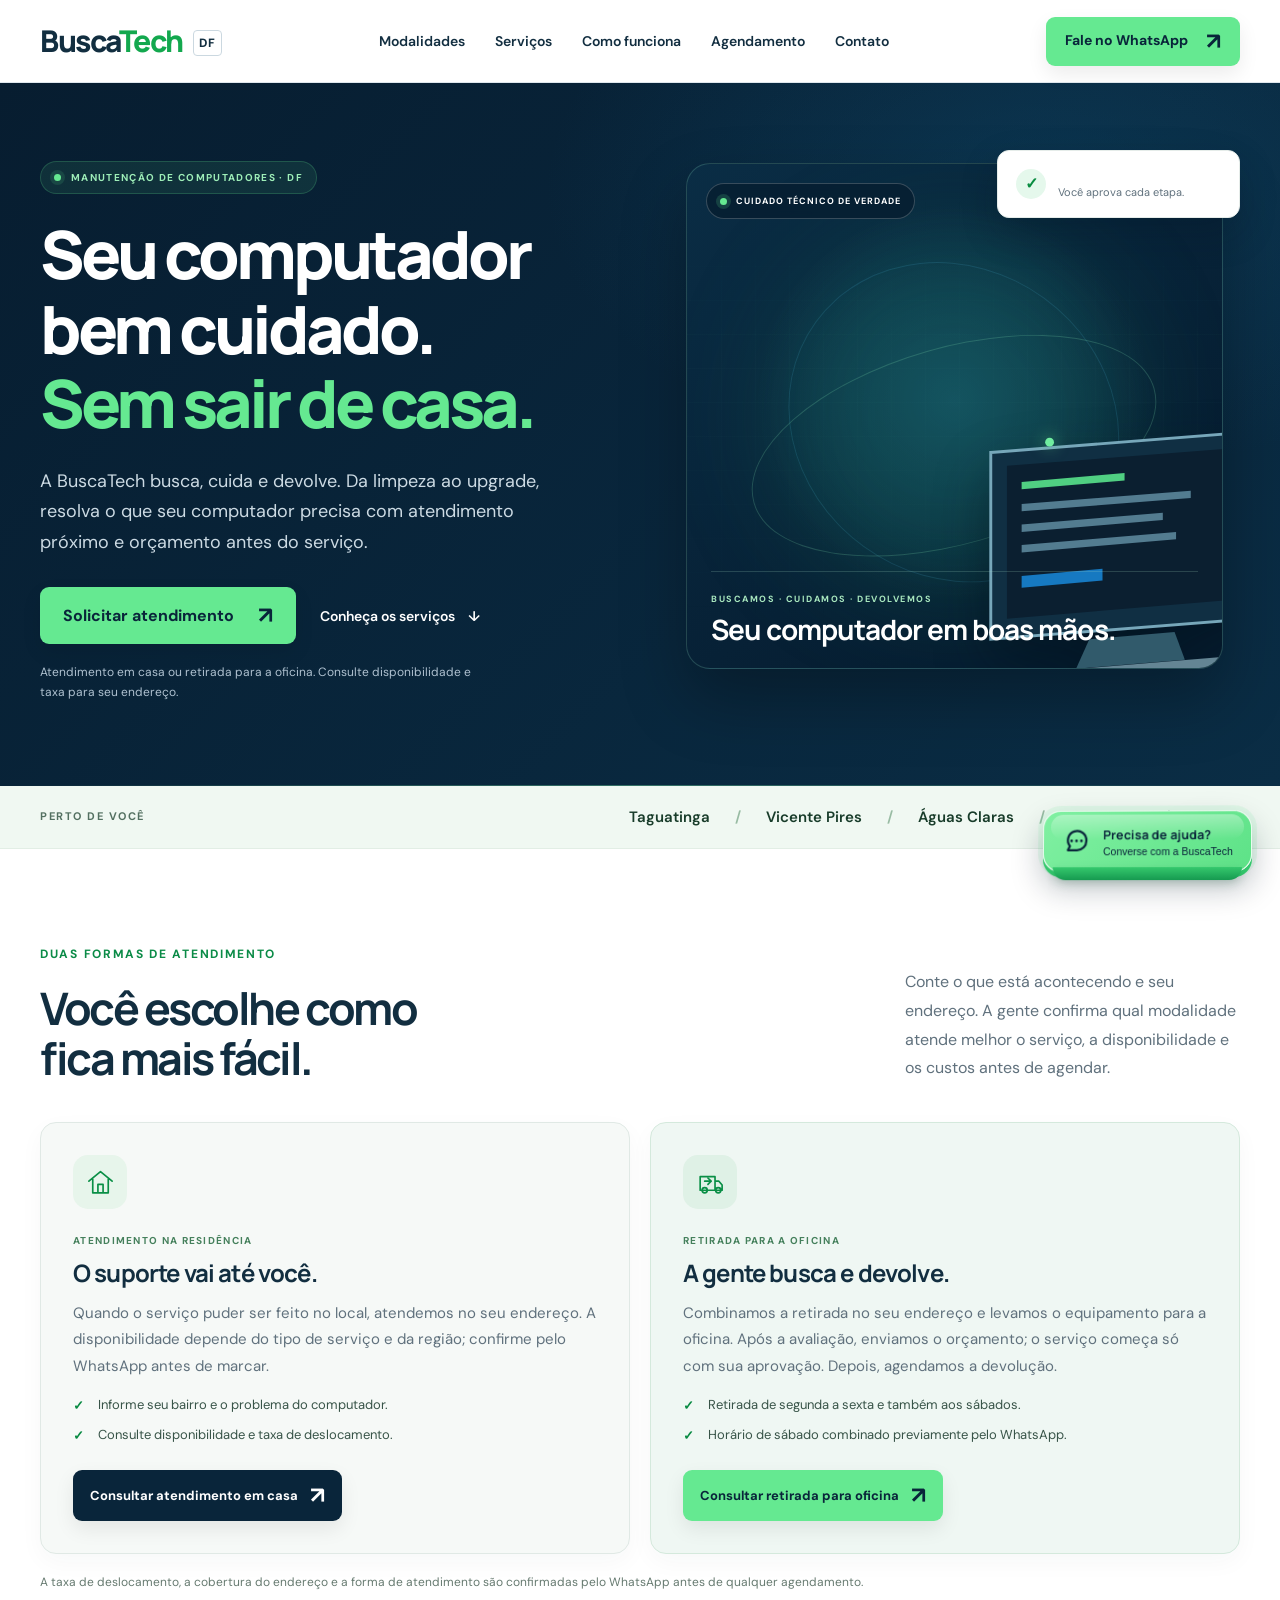
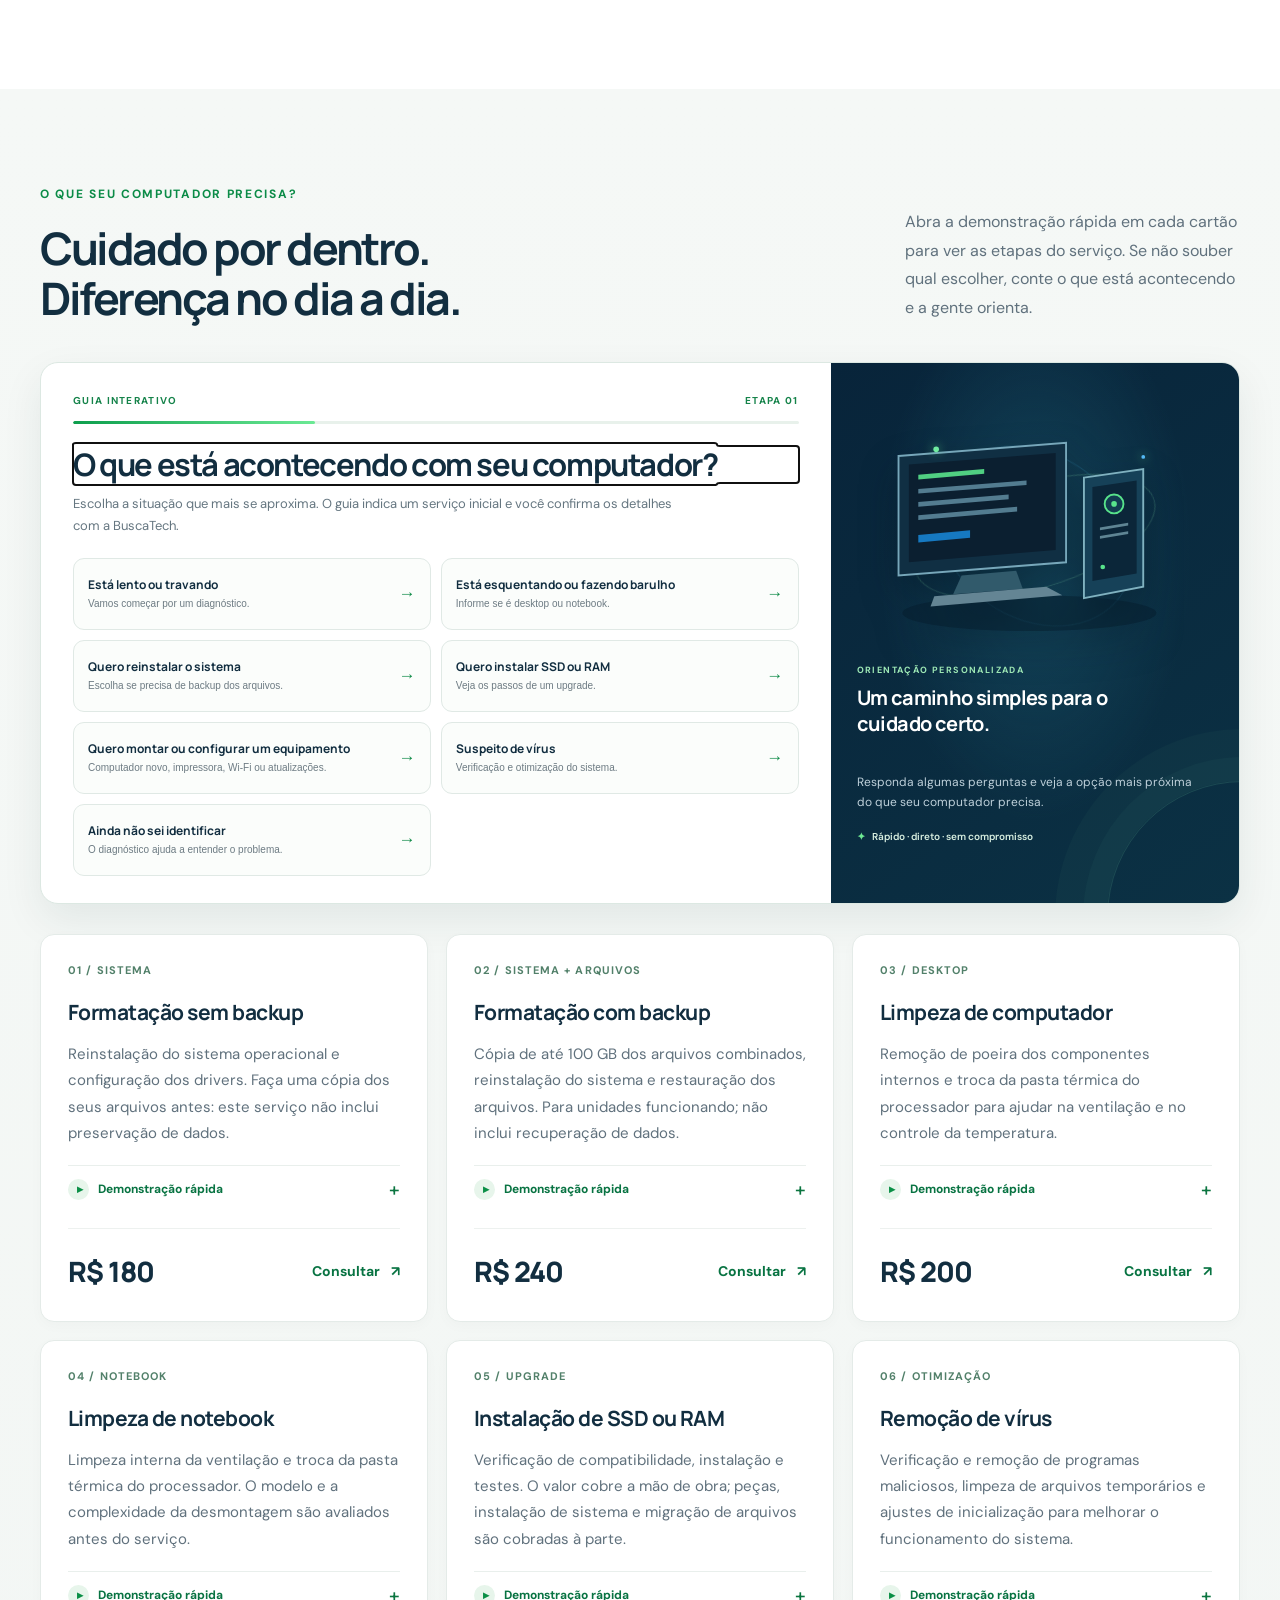
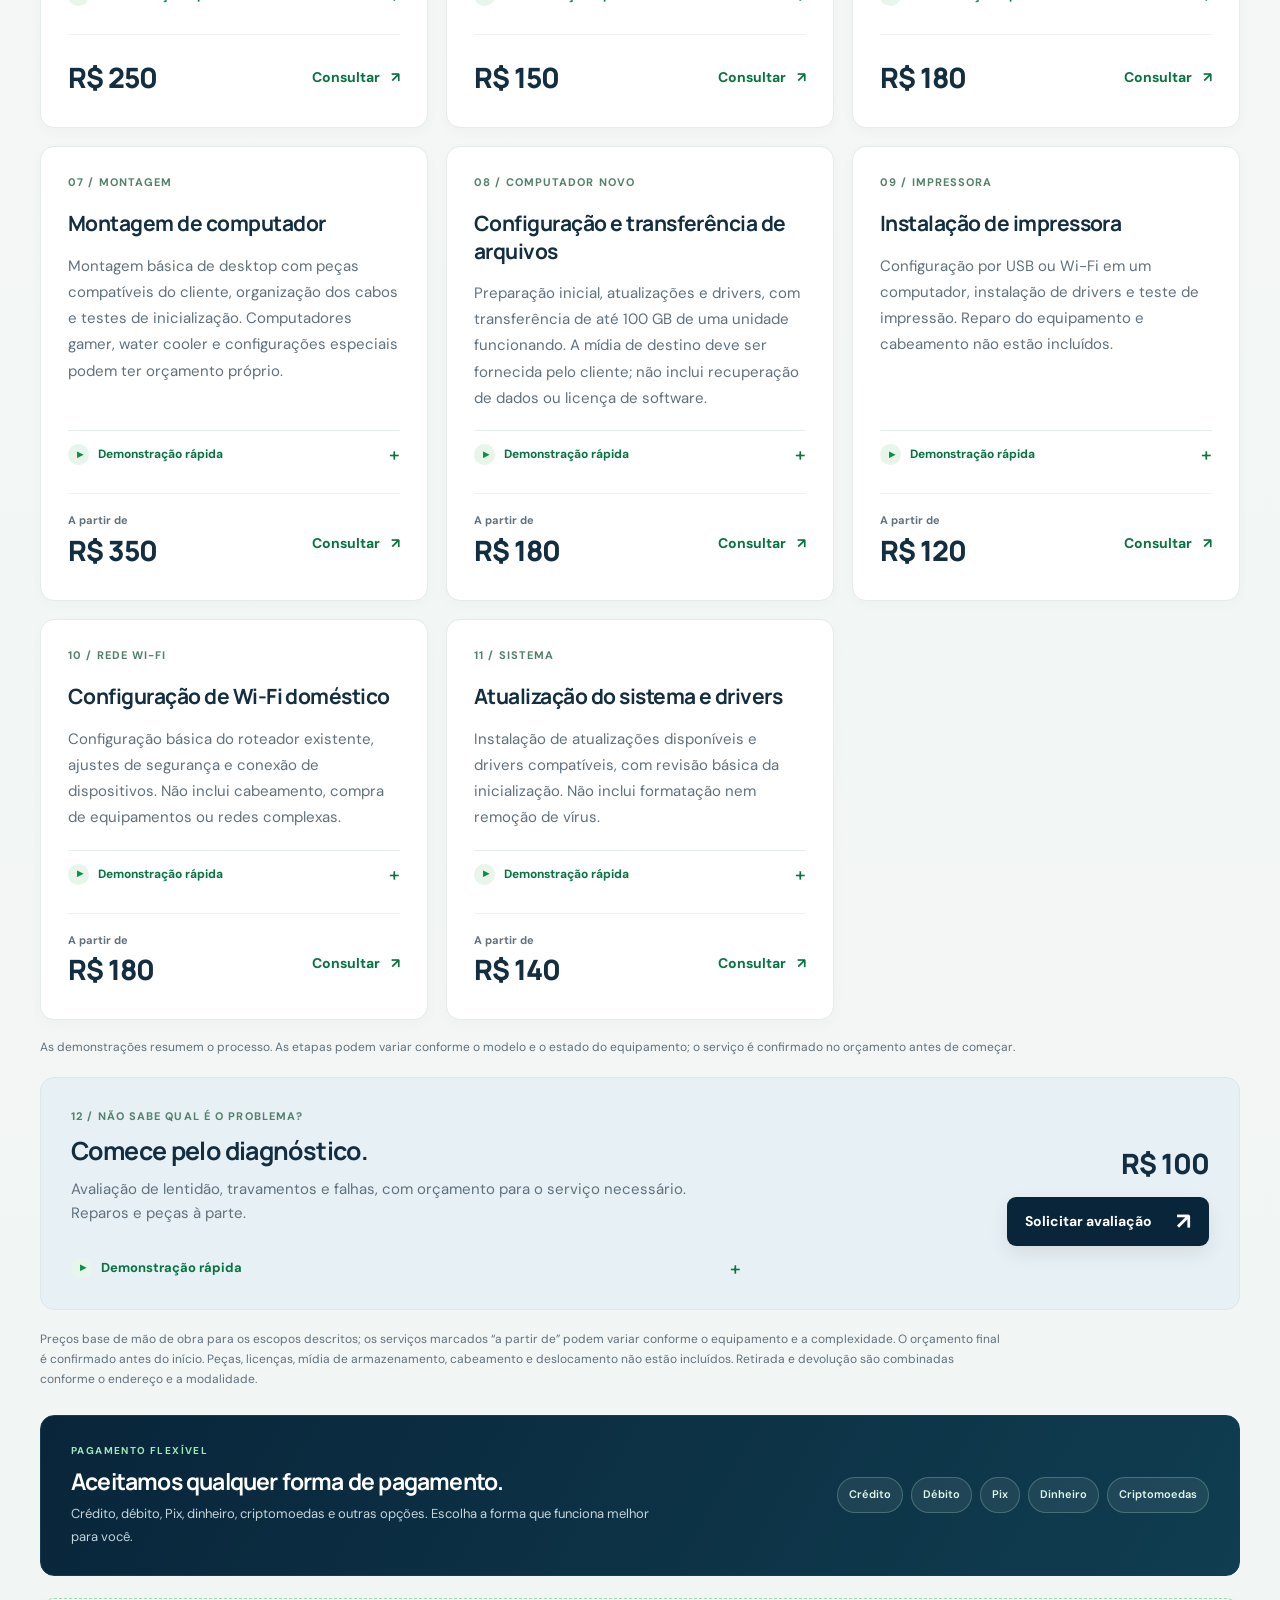
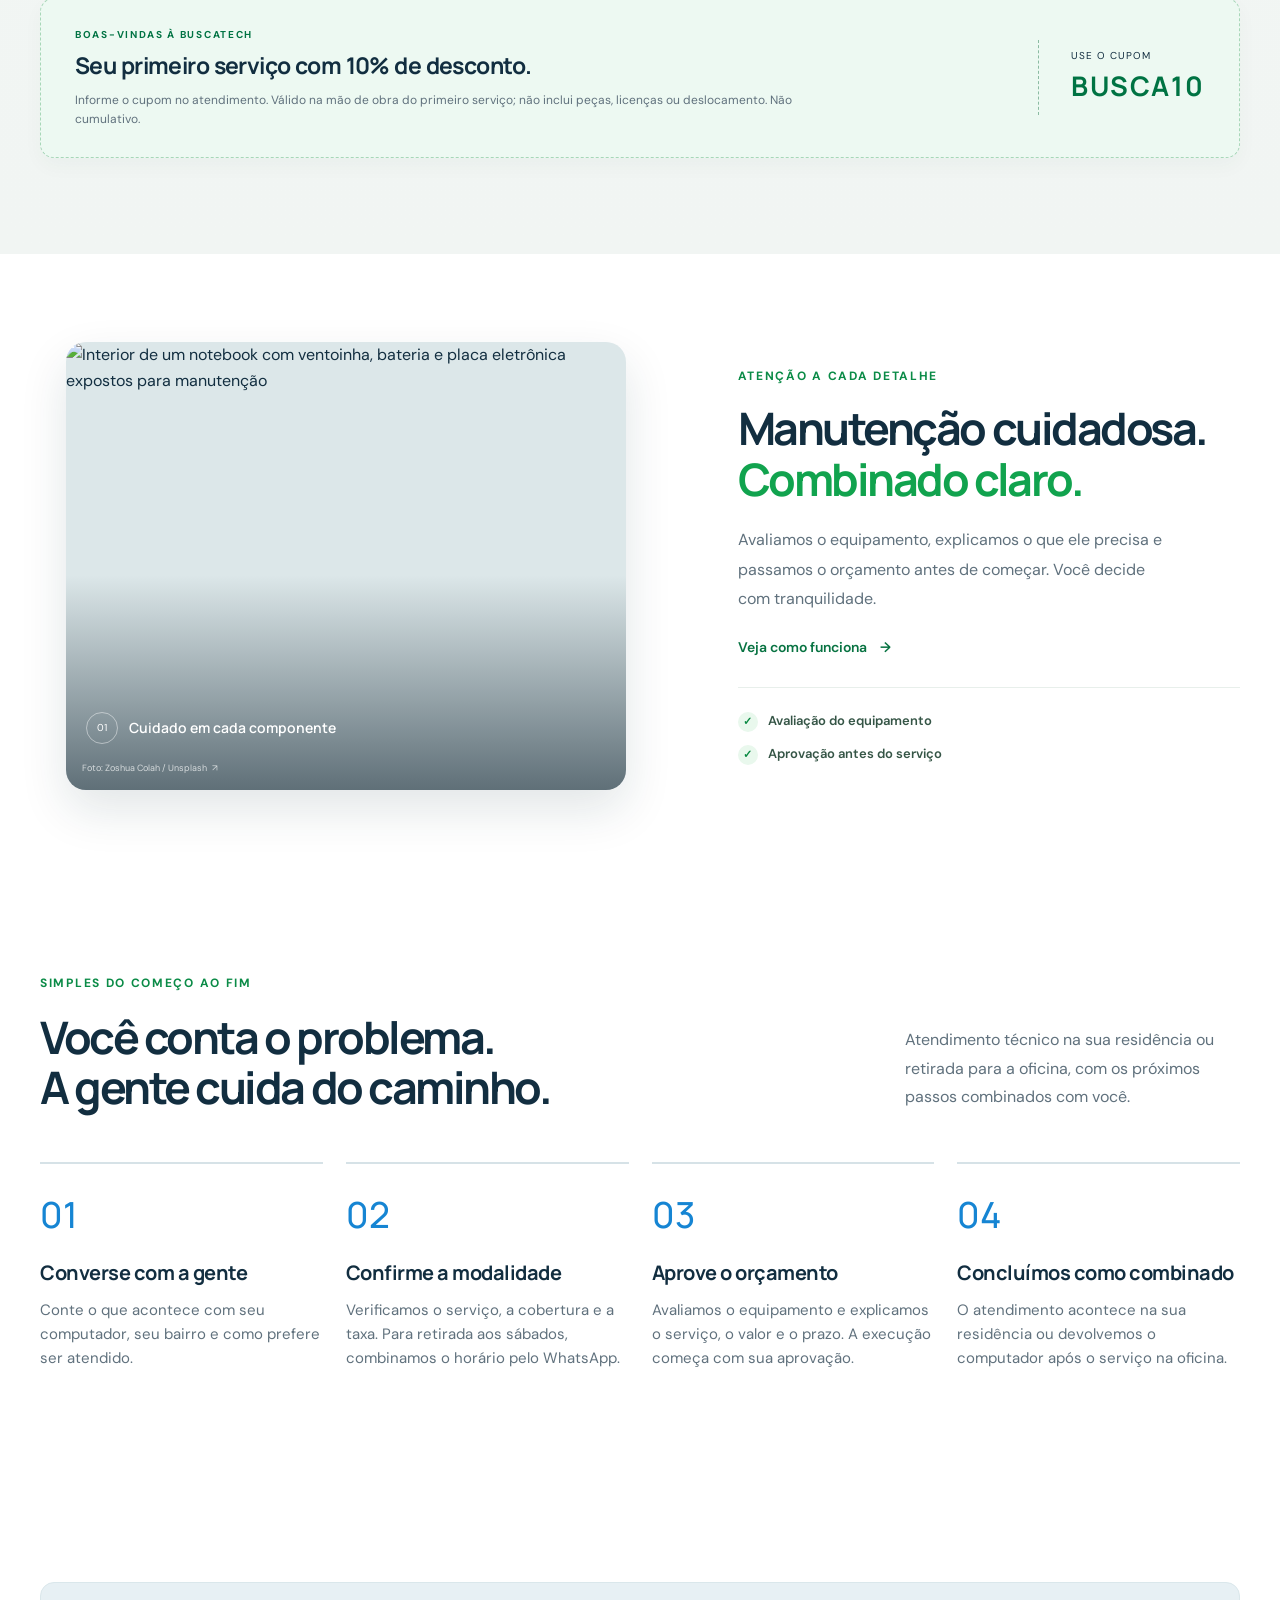
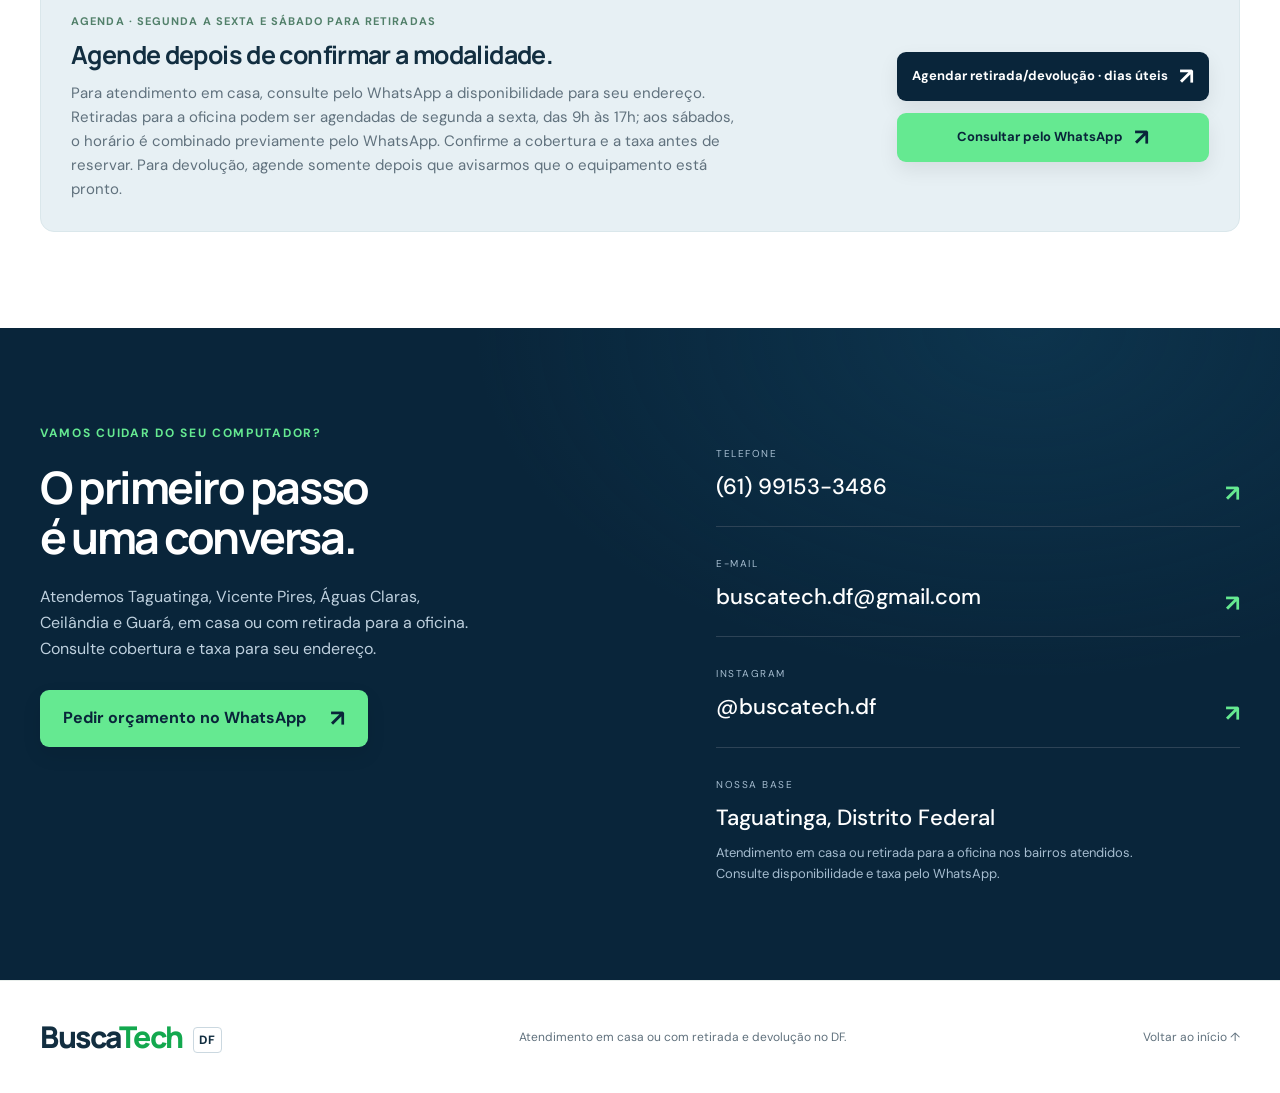
==== commit 67247542: "Remove public service tracking flow" ====
--- a/index.html
+++ b/index.html
@@ -14,7 +14,7 @@
 <a class="skip" href="#principal">Ir para o conteúdo</a>
 <header class="header"><div class="container nav">
   <a class="brand" href="#inicio" aria-label="BuscaTech início">Busca<span>Tech</span><small>DF</small></a>
-  <nav aria-label="Menu principal"><a href="#modalidades">Modalidades</a><a href="#servicos">Serviços</a><a href="#como-funciona">Como funciona</a><a href="#agendamento">Agendamento</a><a href="#acompanhar">Acompanhar</a><a href="#contato">Contato</a></nav>
+  <nav aria-label="Menu principal"><a href="#modalidades">Modalidades</a><a href="#servicos">Serviços</a><a href="#como-funciona">Como funciona</a><a href="#agendamento">Agendamento</a><a href="#contato">Contato</a></nav>
   <div class="nav-actions">
     <a class="button compact" href="https://wa.me/5561991533486?text=Ol%C3%A1%2C%20BuscaTech!%20Gostaria%20de%20solicitar%20um%20atendimento." target="_blank" rel="noopener">Fale no WhatsApp <span aria-hidden="true">↗</span></a>
   </div>
@@ -141,23 +141,10 @@
 <article><span>03</span><h3>Aprove o orçamento</h3><p>Avaliamos o equipamento e explicamos o serviço, o valor e o prazo. A execução começa com sua aprovação.</p></article>
 <article><span>04</span><h3>Concluímos como combinado</h3><p>O atendimento acontece na sua residência ou devolvemos o computador após o serviço na oficina.</p></article>
 </div></div></section>
-<section class="section tracking-section" id="acompanhar" aria-labelledby="tracking-title">
-  <div class="container">
-    <div class="section-heading"><div><p class="eyebrow">ACOMPANHAMENTO DO SERVIÇO</p><h2 id="tracking-title">Veja o andamento do seu atendimento.</h2></div><p>Digite o código privado enviado pela BuscaTech para consultar o status e responder ao orçamento quando ele estiver disponível.</p></div>
-    <div class="tracking-card">
-      <form id="order-lookup-form" novalidate>
-        <label for="order-tracking-code">Código de acompanhamento</label>
-        <div class="tracking-form-row"><input id="order-tracking-code" name="tracking-code" type="text" maxlength="32" inputmode="text" autocomplete="off" autocapitalize="characters" spellcheck="false" placeholder="Cole aqui o código recebido"><button class="button" type="submit">Consultar status <span aria-hidden="true">→</span></button></div>
-      </form>
-      <p class="tracking-help">O código aparece no resumo depois que você autoriza salvar o atendimento no chatbot. Se não tiver um código, fale com a equipe pelo WhatsApp.</p>
-      <div class="tracking-result" id="order-lookup-result" role="status" aria-live="polite" hidden></div>
-    </div>
-  </div>
-</section>
 <section class="section" id="agendamento"><div class="container"><article class="diagnostic"><div><span class="service-number">AGENDA · SEGUNDA A SEXTA E SÁBADO PARA RETIRADAS</span><h3>Agende depois de confirmar a modalidade.</h3><p>Para atendimento em casa, consulte pelo WhatsApp a disponibilidade para seu endereço. Retiradas para a oficina podem ser agendadas de segunda a sexta, das 9h às 17h; aos sábados, o horário é combinado previamente pelo WhatsApp. Confirme a cobertura e a taxa antes de reservar. Para devolução, agende somente depois que avisarmos que o equipamento está pronto.</p></div><div class="diagnostic-action schedule-actions"><a class="button dark" href="https://calendly.com/buscatech-df/retirada-entrega" target="_blank" rel="noopener noreferrer">Agendar retirada/devolução · dias úteis <span aria-hidden="true">↗</span></a><a class="button" href="https://wa.me/5561991533486?text=Ol%C3%A1%2C%20BuscaTech!%20Quero%20consultar%20a%20disponibilidade%20e%20o%20hor%C3%A1rio%20de%20atendimento." target="_blank" rel="noopener noreferrer">Consultar pelo WhatsApp <span aria-hidden="true">↗</span></a></div></article></div></section>
 <section class="contact section" id="contato"><div class="container contact-grid"><div><p class="eyebrow">VAMOS CUIDAR DO SEU COMPUTADOR?</p><h2>O primeiro passo<br>é uma conversa.</h2><p>Atendemos Taguatinga, Vicente Pires, Águas Claras, Ceilândia e Guará, em casa ou com retirada para a oficina. Consulte cobertura e taxa para seu endereço.</p><a class="button" href="https://wa.me/5561991533486?text=Ol%C3%A1%2C%20BuscaTech!%20Gostaria%20de%20um%20or%C3%A7amento." target="_blank" rel="noopener">Pedir orçamento no WhatsApp <span aria-hidden="true">↗</span></a></div><div class="contact-details"><a href="tel:+5561991533486"><span>TELEFONE</span><strong>(61) 99153-3486</strong><b aria-hidden="true">↗</b></a><a href="mailto:buscatech.df@gmail.com"><span>E-MAIL</span><strong>buscatech.df@gmail.com</strong><b aria-hidden="true">↗</b></a><a href="https://www.instagram.com/buscatech.df/" target="_blank" rel="noopener noreferrer"><span>INSTAGRAM</span><strong>@buscatech.df</strong><b aria-hidden="true">↗</b></a><div><span>NOSSA BASE</span><strong>Taguatinga, Distrito Federal</strong><p>Atendimento em casa ou retirada para a oficina nos bairros atendidos.<br>Consulte disponibilidade e taxa pelo WhatsApp.</p></div></div></div></section>
 </main>
-<footer><div class="container footer-inner"><a class="brand" href="#inicio">Busca<span>Tech</span><small>DF</small></a><p>Atendimento em casa ou com retirada e devolução no DF.</p><a href="admin.html">Área da equipe ↗</a><a href="#inicio">Voltar ao início ↑</a></div></footer>
+<footer><div class="container footer-inner"><a class="brand" href="#inicio">Busca<span>Tech</span><small>DF</small></a><p>Atendimento em casa ou com retirada e devolução no DF.</p><a href="#inicio">Voltar ao início ↑</a></div></footer>
 <div class="help-chat" id="help-chat">
   <section class="help-chat-panel" id="help-chat-panel" role="dialog" aria-modal="false" aria-labelledby="help-chat-title" hidden>
     <header class="help-chat-top">
@@ -351,155 +338,6 @@
 </script>
 <script>
 (() => {
-  const form = document.getElementById('order-lookup-form');
-  const input = document.getElementById('order-tracking-code');
-  const result = document.getElementById('order-lookup-result');
-  const config = window.BUSCATECH_CHAT_CONFIG || {};
-  if (!form || !input || !result) return;
-
-  const statusLabels = {
-    received: 'Solicitação recebida',
-    diagnosis: 'Em avaliação técnica',
-    quote_pending: 'Orçamento aguardando sua resposta',
-    approved: 'Orçamento aprovado · aguardando início',
-    in_service: 'Serviço em andamento',
-    ready: 'Pronto para combinar a devolução',
-    returned: 'Equipamento devolvido',
-    cancelled: 'Atendimento encerrado'
-  };
-  const quoteLabels = {
-    not_ready: 'A equipe ainda está preparando o orçamento.',
-    pending: 'O orçamento está aguardando sua resposta.',
-    approved: 'Você aprovou este orçamento.',
-    declined: 'Você recusou este orçamento.'
-  };
-
-  async function sendOrderAction(body) {
-    if (!config.supabaseUrl || !config.publishableKey) throw new Error('O acompanhamento ainda não está conectado. Fale com a equipe pelo WhatsApp.');
-    const response = await fetch(`${config.supabaseUrl.replace(/\/$/, '')}/functions/v1/buscatech-chat`, {
-      method: 'POST',
-      headers: { apikey: config.publishableKey, 'Content-Type': 'application/json' },
-      body: JSON.stringify(body)
-    });
-    const data = await response.json().catch(() => ({}));
-    if (!response.ok) throw new Error(data.error || 'Não foi possível consultar agora. Tente novamente.');
-    return data;
-  }
-
-  function showMessage(message, isError = false) {
-    result.hidden = false;
-    result.className = `tracking-result ${isError ? 'is-error' : 'is-loading'}`;
-    result.textContent = message;
-  }
-
-  function renderOrder(order, notice = '') {
-    result.hidden = false;
-    result.className = 'tracking-result has-order';
-    result.replaceChildren();
-
-    const card = document.createElement('article');
-    card.className = 'tracking-order-card';
-    const eyebrow = document.createElement('span');
-    eyebrow.className = 'tracking-order-eyebrow';
-    eyebrow.textContent = 'STATUS DO ATENDIMENTO';
-    const heading = document.createElement('h3');
-    heading.textContent = statusLabels[order.serviceStatus] || 'Atendimento em atualização';
-    const updated = document.createElement('p');
-    updated.className = 'tracking-updated';
-    const updatedDate = order.updatedAt ? new Date(order.updatedAt) : null;
-    updated.textContent = updatedDate && !Number.isNaN(updatedDate.valueOf())
-      ? `Última atualização: ${updatedDate.toLocaleString('pt-BR', { dateStyle: 'short', timeStyle: 'short' })}`
-      : 'A equipe atualizará esta página quando houver novidades.';
-    card.append(eyebrow, heading, updated);
-
-    const quote = document.createElement('div');
-    quote.className = 'tracking-quote-card';
-    const quoteHeading = document.createElement('h4');
-    quoteHeading.textContent = 'Orçamento';
-    const quoteStatus = document.createElement('p');
-    quoteStatus.textContent = quoteLabels[order.quoteStatus] || 'A equipe atualizará o orçamento por aqui.';
-    quote.append(quoteHeading, quoteStatus);
-
-    if (order.quoteStatus === 'pending') {
-      const description = document.createElement('p');
-      description.className = 'tracking-quote-description';
-      description.textContent = order.quoteDescription || 'Serviço conforme avaliação da equipe.';
-      const amount = document.createElement('strong');
-      amount.className = 'tracking-quote-amount';
-      amount.textContent = new Intl.NumberFormat('pt-BR', { style: 'currency', currency: 'BRL' }).format(Number(order.quoteAmount));
-      const actions = document.createElement('div');
-      actions.className = 'tracking-quote-actions';
-      const approve = document.createElement('button');
-      approve.className = 'button';
-      approve.type = 'button';
-      approve.textContent = 'Aprovar orçamento';
-      const decline = document.createElement('button');
-      decline.className = 'button tracking-decline';
-      decline.type = 'button';
-      decline.textContent = 'Recusar';
-      const decide = async decision => {
-        approve.disabled = true;
-        decline.disabled = true;
-        showMessage('Registrando sua resposta…');
-        try {
-          const response = await sendOrderAction({
-            action: 'quote_response',
-            trackingToken: input.value.trim().toLowerCase(),
-            decision
-          });
-          renderOrder(response.order, decision === 'approve'
-            ? 'Sua aprovação foi registrada. A BuscaTech confirmará os próximos passos.'
-            : 'Sua resposta foi registrada. Se quiser conversar com a equipe, use o WhatsApp.');
-        } catch (error) {
-          renderOrder(order, error.message || 'Não foi possível registrar a resposta. Tente novamente.');
-        }
-      };
-      approve.addEventListener('click', () => decide('approve'));
-      decline.addEventListener('click', () => decide('decline'));
-      actions.append(approve, decline);
-      quote.append(description, amount, actions);
-    } else if (order.quoteStatus === 'approved' || order.quoteStatus === 'declined') {
-      const description = document.createElement('p');
-      description.className = 'tracking-quote-description';
-      description.textContent = order.quoteDescription || '';
-      if (order.quoteAmount !== null && order.quoteAmount !== undefined) {
-        const amount = document.createElement('strong');
-        amount.className = 'tracking-quote-amount';
-        amount.textContent = new Intl.NumberFormat('pt-BR', { style: 'currency', currency: 'BRL' }).format(Number(order.quoteAmount));
-        quote.append(description, amount);
-      } else if (description.textContent) quote.append(description);
-    }
-
-    card.append(quote);
-    if (notice) {
-      const feedback = document.createElement('p');
-      feedback.className = 'tracking-feedback';
-      feedback.textContent = notice;
-      card.append(feedback);
-    }
-    result.append(card);
-  }
-
-  form.addEventListener('submit', async event => {
-    event.preventDefault();
-    const trackingToken = input.value.trim().toLowerCase();
-    if (!/^[a-f0-9]{32}$/.test(trackingToken)) {
-      showMessage('Digite o código de 32 caracteres recebido no chatbot.', true);
-      input.focus();
-      return;
-    }
-    showMessage('Consultando o atendimento…');
-    try {
-      const response = await sendOrderAction({ action: 'order_lookup', trackingToken });
-      renderOrder(response.order);
-    } catch (error) {
-      showMessage(error.message || 'Não foi possível consultar agora. Tente novamente.', true);
-    }
-  });
-})();
-</script>
-<script>
-(() => {
   const launcher = document.getElementById('help-chat-launcher');
   const panel = document.getElementById('help-chat-panel');
   const closeButton = document.getElementById('help-chat-close');
@@ -681,7 +519,7 @@
 
   async function askSaveConsent() {
     if (!supabaseReady) return finishConversation();
-    askChoice('Quer autorizar que a BuscaTech salve este resumo para a equipe retomar o atendimento e crie um código privado para acompanhar o status e responder ao orçamento? Ele inclui seu nome, equipamento, relato, modalidade e bairro. Você pode continuar sem salvar.', [
+    askChoice('Quer autorizar a BuscaTech a salvar este resumo para a equipe retomar o atendimento? Ele inclui seu nome, equipamento, relato, modalidade e bairro. O andamento, o orçamento e o agendamento são combinados diretamente pelo WhatsApp. Você pode continuar sem salvar.', [
       { label: 'Sim, salvar o resumo', value: true },
       { label: 'Não salvar', value: false }
     ], async consent => {
@@ -701,7 +539,6 @@
             neighborhood: customer.neighborhood
           });
           customer.saved = result.saved === true;
-          customer.trackingToken = typeof result.trackingToken === 'string' ? result.trackingToken : '';
           saving.remove();
         } catch {
           customer.saveFailed = true;
@@ -730,21 +567,8 @@
       customer.pickupDay ? `Preferência para retirada: ${customer.pickupDay}` : '',
       `Bairro: ${customer.neighborhood}`,
       customer.saved ? 'Resumo salvo com autorização.' : '',
-      customer.trackingToken ? `Código privado de acompanhamento: ${customer.trackingToken}` : ''
     ].filter(Boolean).join('\n');
     log.append(summary);
-
-    if (customer.trackingToken) {
-      const trackingLink = document.createElement('a');
-      trackingLink.className = 'help-chat-track-link';
-      trackingLink.href = '#acompanhar';
-      trackingLink.textContent = 'Acompanhar atendimento';
-      trackingLink.addEventListener('click', () => {
-        const trackingInput = document.getElementById('order-tracking-code');
-        if (trackingInput) trackingInput.value = customer.trackingToken;
-      });
-      log.append(trackingLink);
-    }
 
     const message = [
       'Olá, BuscaTech! Vim pelo assistente do site.',
--- a/styles.css
+++ b/styles.css
@@ -424,61 +424,13 @@
 html[data-theme="dark"] .help-chat-form input::placeholder{color:#9bac9f}
 html[data-theme="dark"] .help-chat-form input:focus{border-color:#70d68d;box-shadow:0 0 0 4px rgba(72,187,103,.16)}
 
-/* Acompanhamento e resposta ao orçamento. */
-.tracking-section{background:var(--paper)}
-.tracking-card{max-width:800px;margin-inline:auto;padding:clamp(21px,4vw,34px);border:1px solid var(--line);border-radius:18px;background:#fff;box-shadow:0 14px 35px rgba(13,47,57,.07)}
-.tracking-card label{display:block;margin-bottom:9px;color:var(--ink);font-size:13px;font-weight:700}
-.tracking-form-row{display:flex;gap:10px}
-.tracking-form-row input{flex:1;min-width:0;height:52px;padding:0 15px;border:1px solid #cfded4;border-radius:11px;background:#fbfdfb;color:var(--ink);font:600 13px 'DM Sans',sans-serif;letter-spacing:.04em;outline:none}
-.tracking-form-row input:focus{border-color:#3caa65;box-shadow:0 0 0 4px rgba(44,157,80,.12)}
-.tracking-form-row input::placeholder{color:#87968d;font-weight:400;letter-spacing:0}
-.tracking-form-row .button{flex:0 0 auto;gap:10px;padding:13px 17px;font-size:13px;cursor:pointer}
-.tracking-help{margin-top:12px;color:var(--muted);font-size:11px;line-height:1.6}
-.tracking-result{margin-top:20px}
-.tracking-result.is-loading,.tracking-result.is-error{padding:14px 16px;border-radius:11px;background:#f1f6f2;color:#41594b;font-size:13px}
-.tracking-result.is-error{border:1px solid #efc9c3;background:#fff5f3;color:#8b3027}
-.tracking-order-card{padding:20px;border:1px solid #dce9df;border-radius:14px;background:#f7faf7}
-.tracking-order-eyebrow{color:#16834a;font-size:9px;font-weight:800;letter-spacing:1.25px}
-.tracking-order-card>h3{margin-top:6px;color:#173c29;font:750 21px/1.3 'Manrope',sans-serif}
-.tracking-updated{margin-top:6px;color:#6b7c72;font-size:10px}
-.tracking-quote-card{margin-top:16px;padding:16px;border:1px solid #dce9df;border-radius:12px;background:#fff}
-.tracking-quote-card h4{color:#193e2b;font:700 14px 'Manrope',sans-serif}
-.tracking-quote-card>p{margin-top:7px;color:#596d60;font-size:12px;line-height:1.6}
-.tracking-quote-card .tracking-quote-description{color:#294b36}
-.tracking-quote-amount{display:block;margin-top:8px;color:#0d7440;font:800 23px 'Manrope',sans-serif;letter-spacing:-.5px}
-.tracking-quote-actions{display:flex;flex-wrap:wrap;gap:9px;margin-top:15px}
-.tracking-quote-actions button{gap:8px;padding:11px 14px;font-size:12px;cursor:pointer}
-.tracking-quote-actions button:disabled{cursor:wait;opacity:.65}
-.tracking-quote-actions .tracking-decline{border:1px solid #d8e3dc;background:#f2f6f3;color:#385345;box-shadow:none}
-.tracking-feedback{margin-top:13px;padding:11px 13px;border-radius:9px;background:#eaf7ed;color:#25613a;font-size:11px;line-height:1.5}
-.help-chat-track-link{align-self:flex-start;padding:4px 0;color:#087342;font-size:11px;font-weight:700;text-decoration:underline}
-@media(max-width:700px){.tracking-form-row{flex-direction:column}.tracking-form-row .button{width:100%;justify-content:space-between}.tracking-order-card{padding:16px}.tracking-quote-card{padding:14px}}
 @media(min-width:701px) and (max-width:1100px){.nav{gap:13px}.nav nav{gap:12px;font-size:12px}}
-html[data-theme="dark"] .tracking-card{border-color:#2e4538;background:#14211b;box-shadow:0 14px 35px rgba(0,0,0,.22)}
-html[data-theme="dark"] .tracking-card label{color:#e4eee8}
-html[data-theme="dark"] .tracking-form-row input{border-color:#3a5144;background:#18251d;color:#e4eee8}
-html[data-theme="dark"] .tracking-form-row input::placeholder{color:#95a89b}
-html[data-theme="dark"] .tracking-form-row input:focus{border-color:#70d68d;box-shadow:0 0 0 4px rgba(72,187,103,.16)}
-html[data-theme="dark"] .tracking-help{color:#aabbb2}
-html[data-theme="dark"] .tracking-result.is-loading{background:#1a2920;color:#c8dace}
-html[data-theme="dark"] .tracking-result.is-error{border-color:#68413c;background:#2a1c19;color:#f1c4bc}
-html[data-theme="dark"] .tracking-order-card{border-color:#35513e;background:#17251c}
-html[data-theme="dark"] .tracking-order-eyebrow{color:#83e9a0}
-html[data-theme="dark"] .tracking-order-card>h3{color:#e3f0e7}
-html[data-theme="dark"] .tracking-updated{color:#aabbb2}
-html[data-theme="dark"] .tracking-quote-card{border-color:#354b3d;background:#111c16}
-html[data-theme="dark"] .tracking-quote-card h4{color:#e3f0e7}
-html[data-theme="dark"] .tracking-quote-card>p{color:#bdcfc3}
-html[data-theme="dark"] .tracking-quote-card .tracking-quote-description{color:#d1e2d6}
-html[data-theme="dark"] .tracking-quote-amount{color:#83e9a0}
-html[data-theme="dark"] .tracking-quote-actions .tracking-decline{border-color:#42574a;background:#1b2921;color:#d2e1d7}
-html[data-theme="dark"] .tracking-feedback{background:#1d3826;color:#b6ebc3}
 html[data-theme="dark"] .help-chat-track-link{color:#83e9a0}
 
 /* Ajustes para celular e tablet: menu sem cortes e campos sem zoom automático. */
 @media(max-width:900px){
   .nav{min-height:0;flex-wrap:wrap;gap:10px 14px;padding-block:13px}
-  .nav nav{order:3;display:grid;flex:0 0 100%;grid-template-columns:repeat(6,minmax(0,1fr));gap:5px;width:100%;min-width:0;padding-top:9px;border-top:1px solid #edf1f4;overflow:visible;white-space:normal;font-size:11px}
+  .nav nav{order:3;display:grid;flex:0 0 100%;grid-template-columns:repeat(5,minmax(0,1fr));gap:5px;width:100%;min-width:0;padding-top:9px;border-top:1px solid #edf1f4;overflow:visible;white-space:normal;font-size:11px}
   .nav nav a{display:flex;align-items:center;justify-content:center;min-width:0;min-height:40px;padding:5px 3px;border-radius:7px;text-align:center;line-height:1.25;overflow-wrap:anywhere}
   html[data-theme="dark"] .nav nav{border-color:#263a30}
 }
@@ -488,7 +440,7 @@
   .steps article{padding-top:15px}
   .diagnostic-action{flex-direction:column;align-items:stretch;gap:10px}
   .diagnostic-action .button{width:100%;min-height:48px;justify-content:space-between}
-  .tracking-form-row input,.help-chat-form input{font-size:16px}
+  .help-chat-form input{font-size:16px}
 }
 @media(max-width:390px){
   .nav{gap:8px 10px}
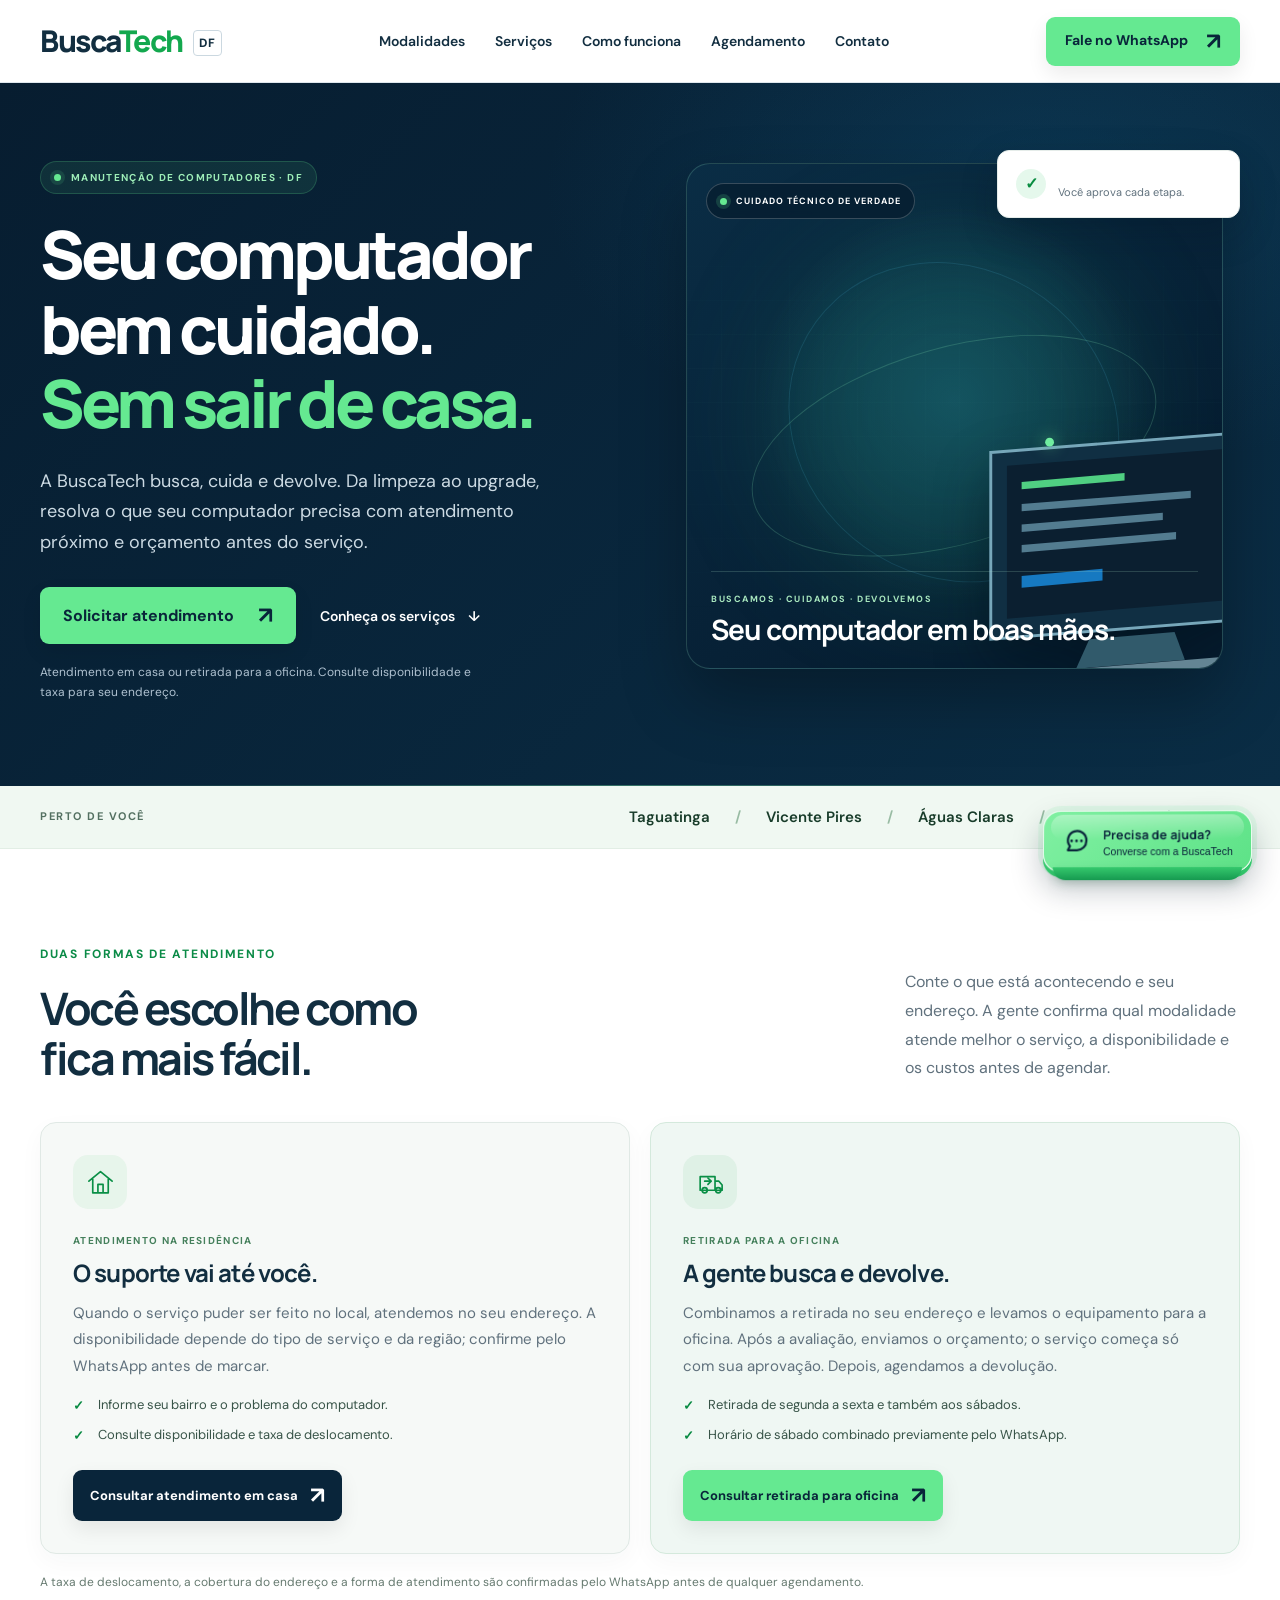
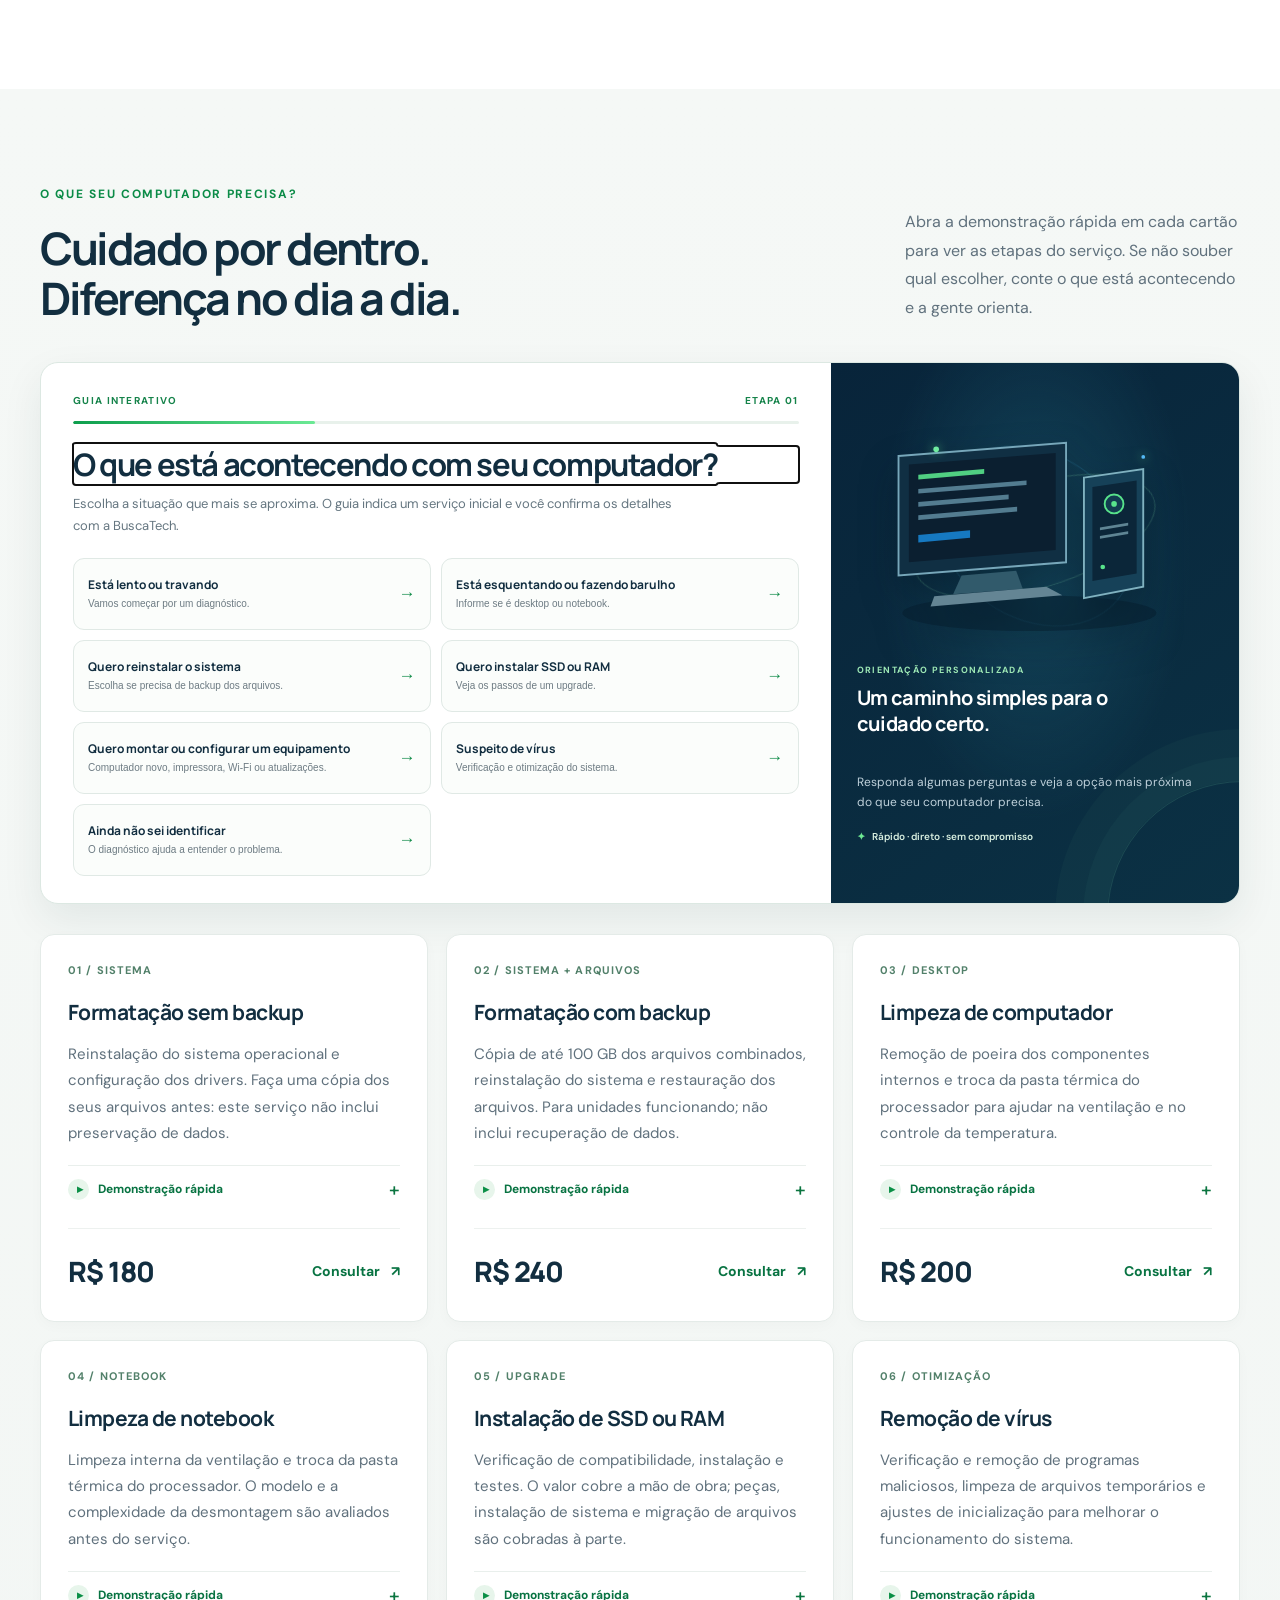
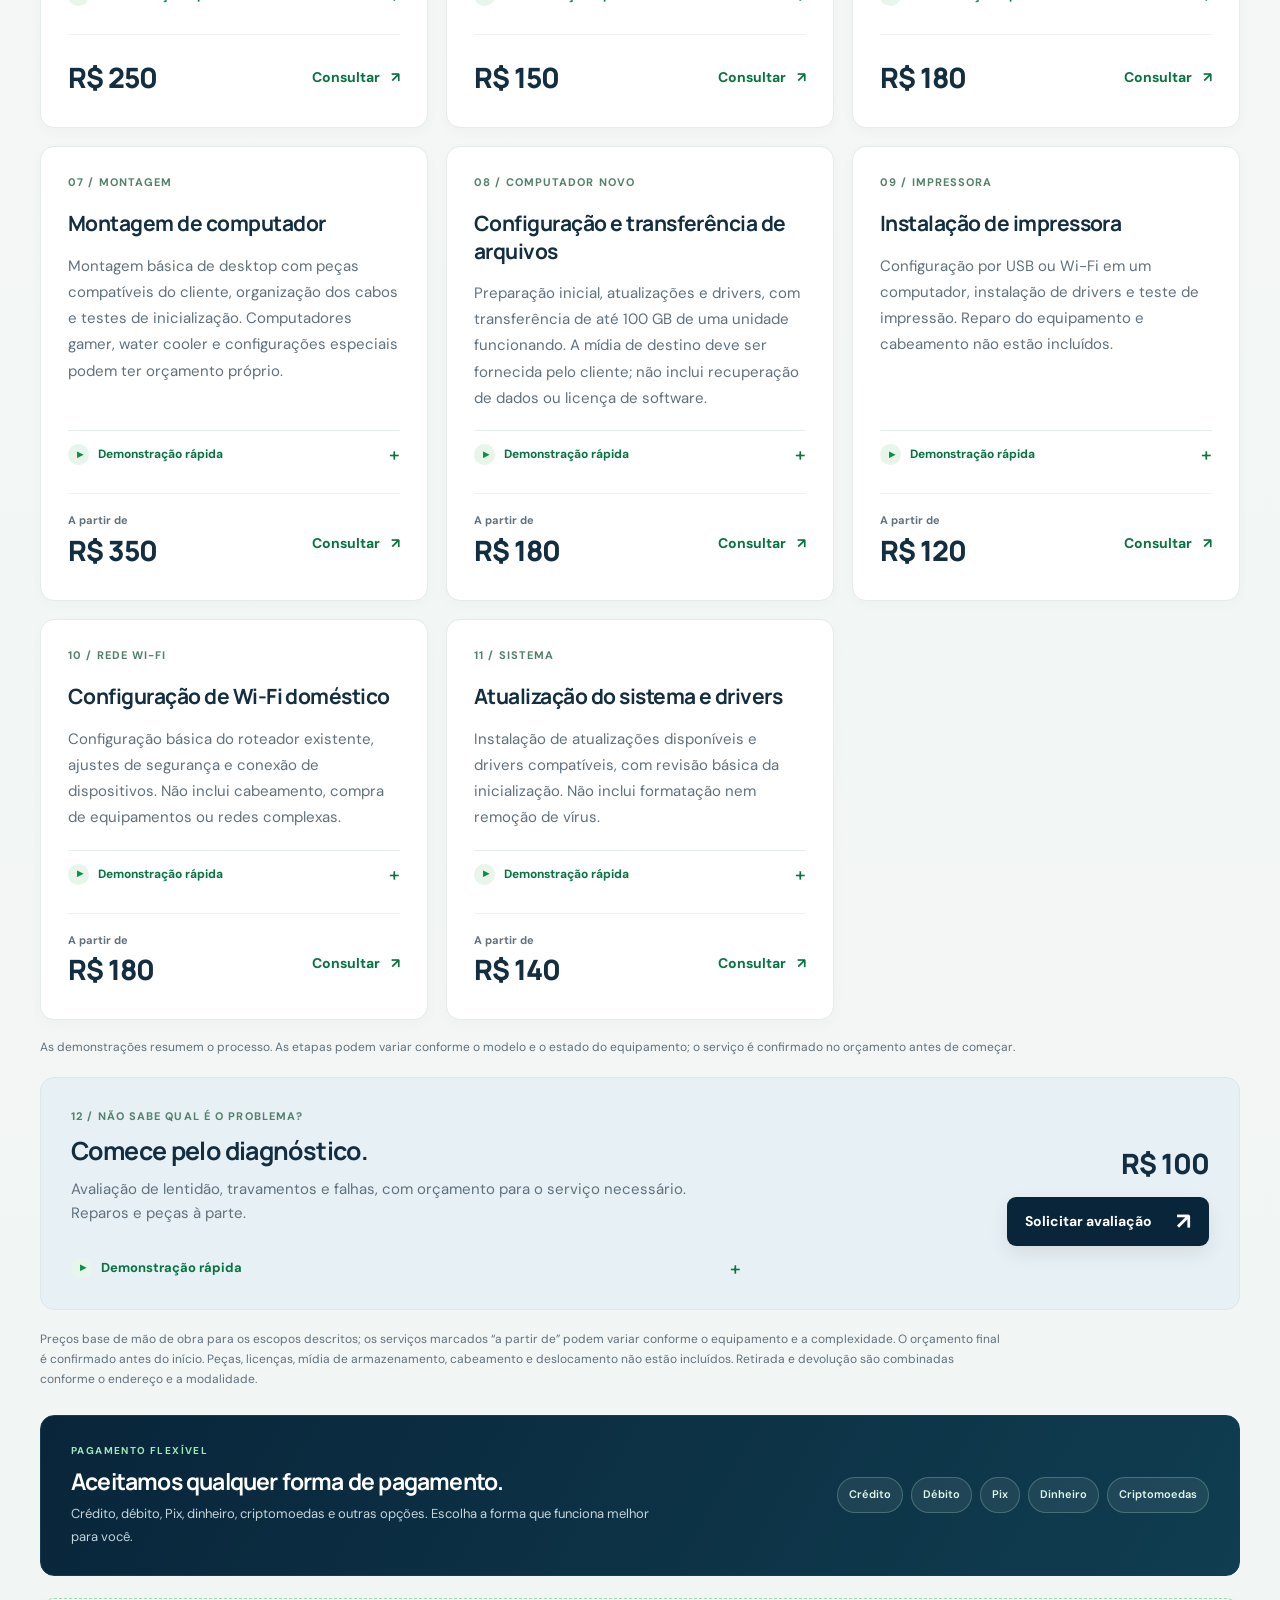
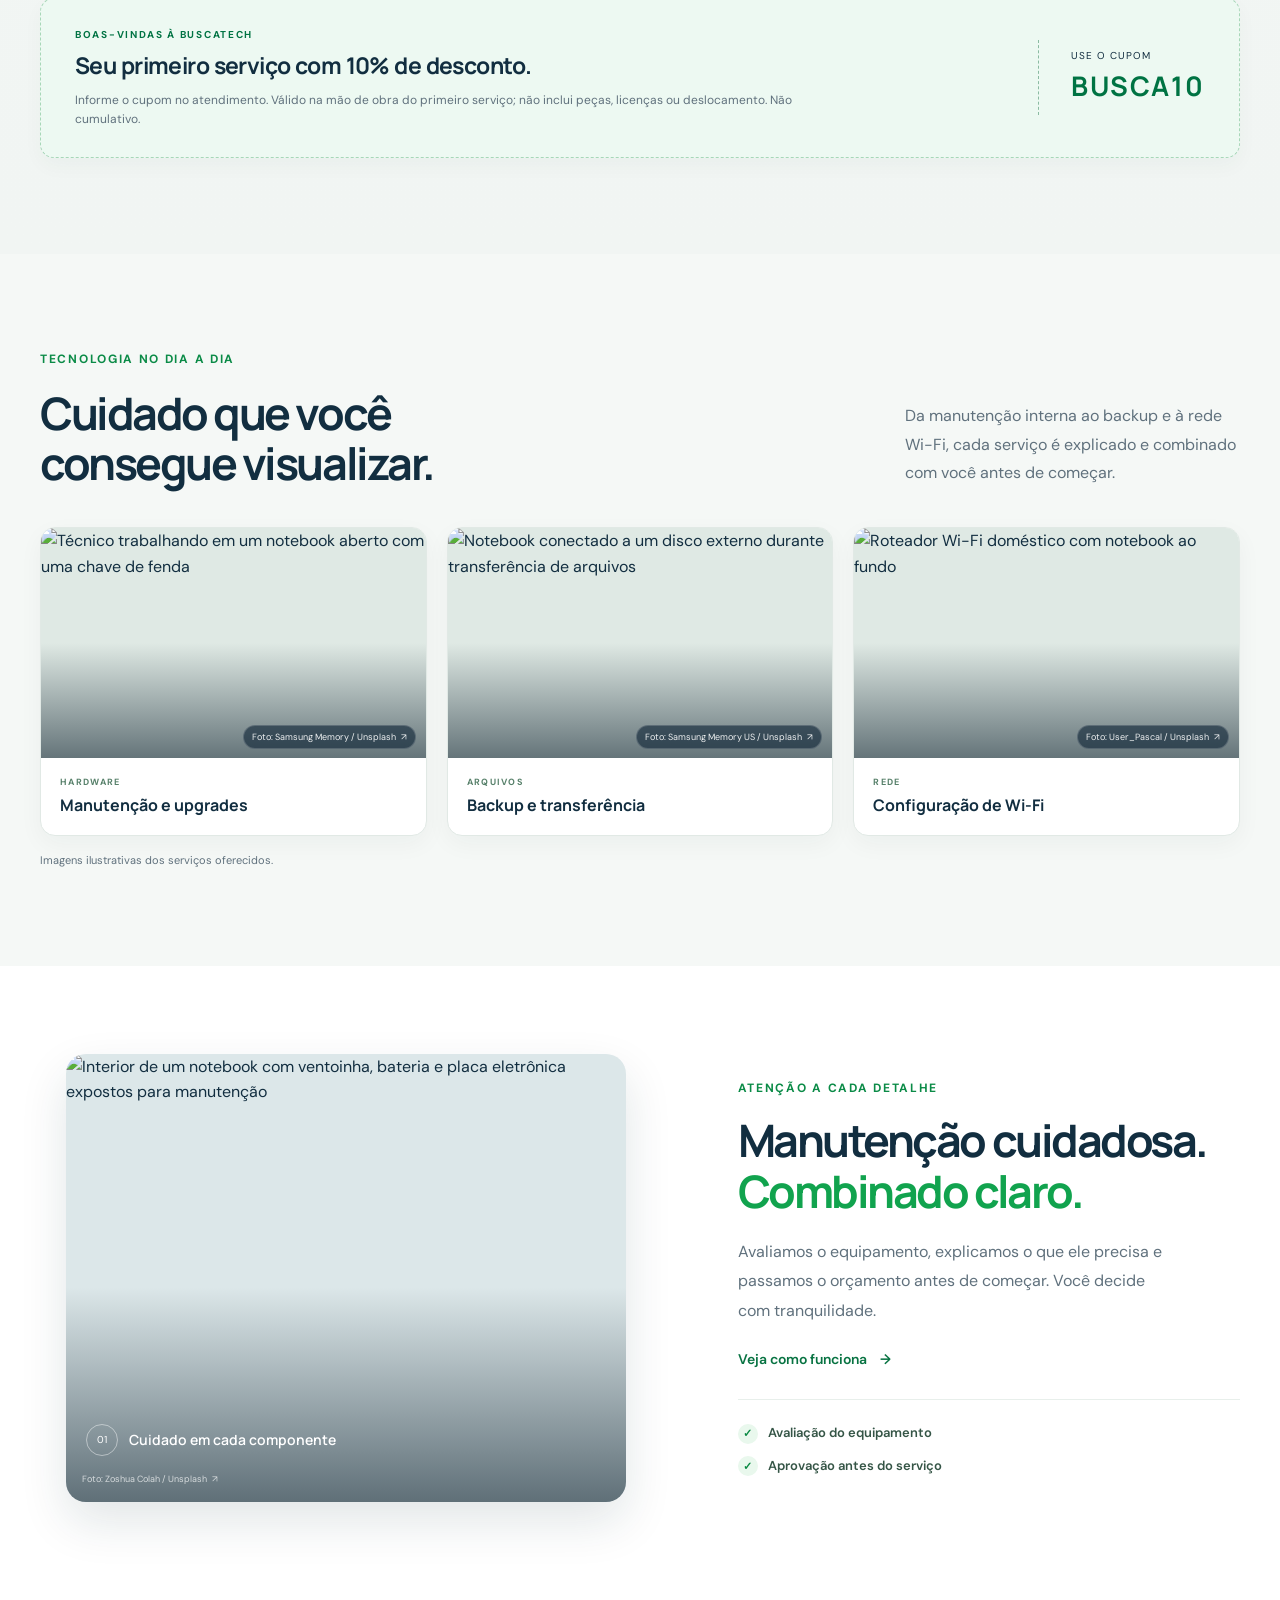
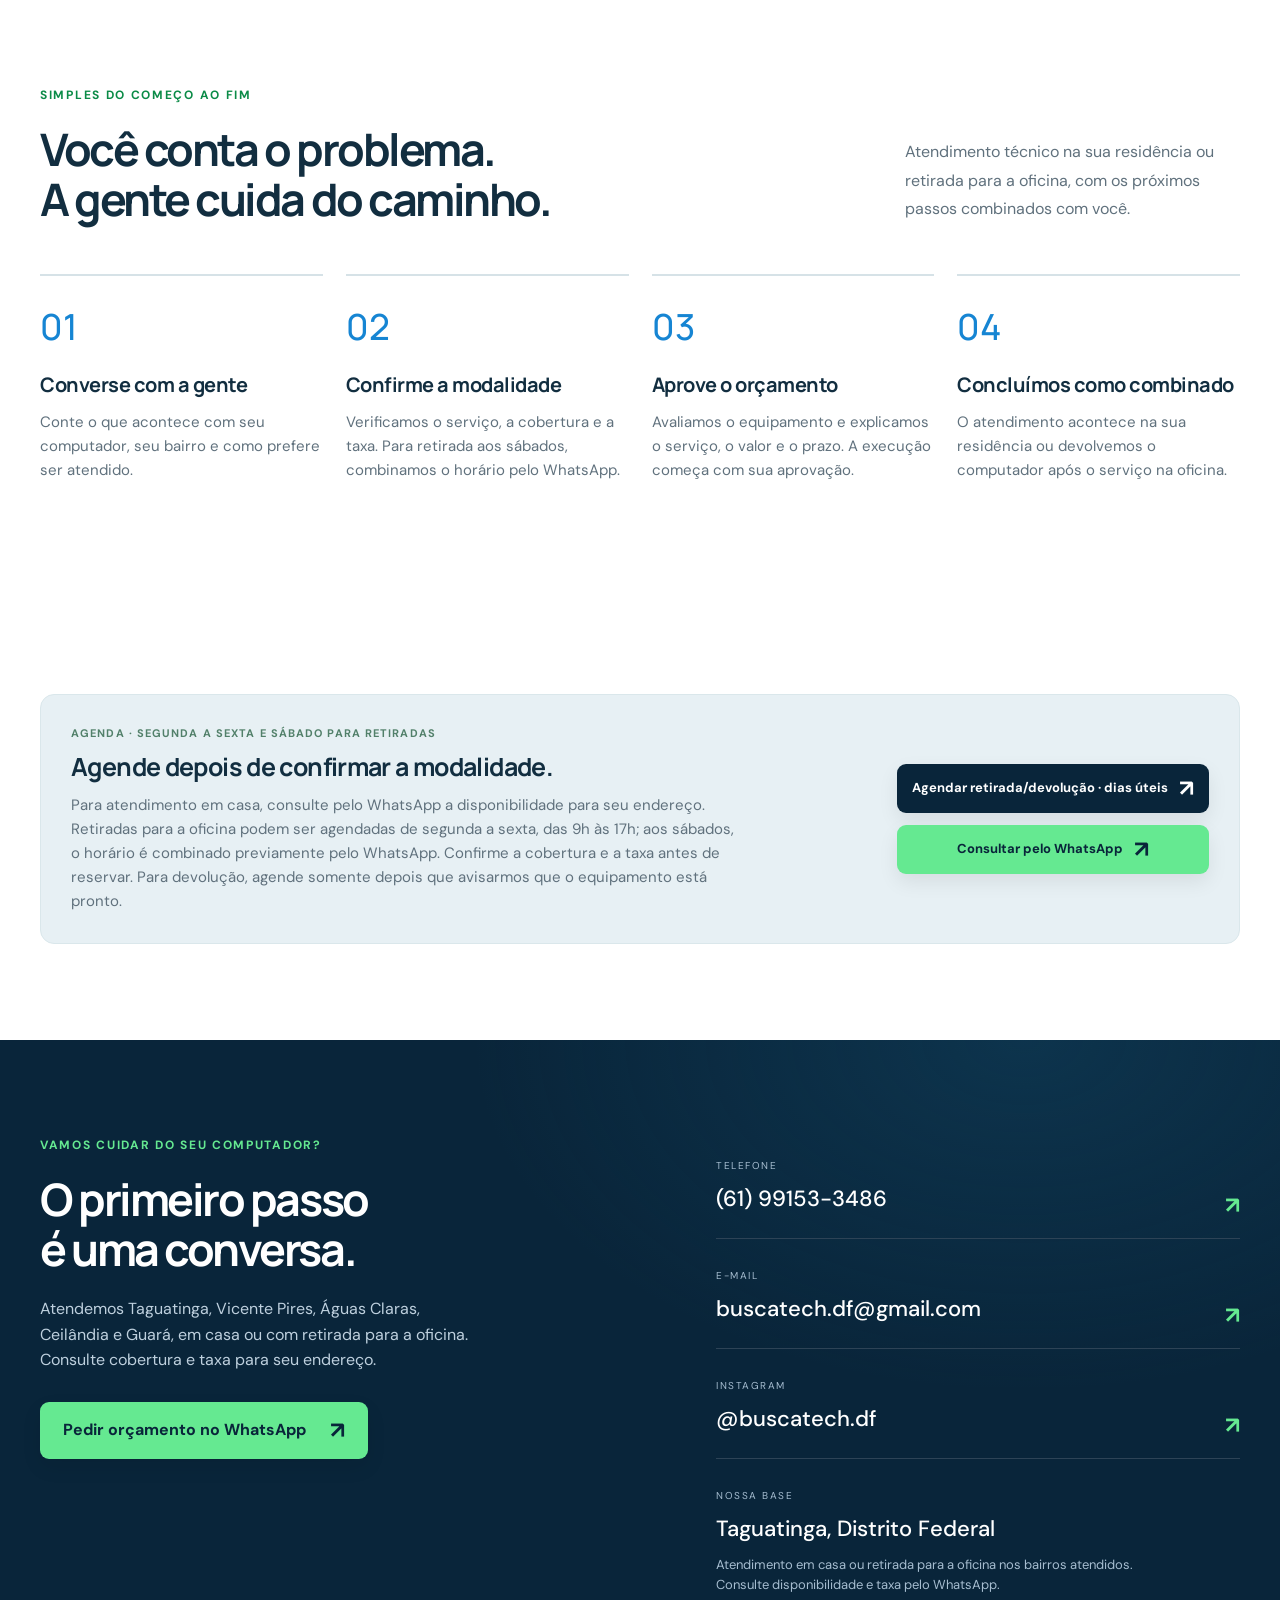
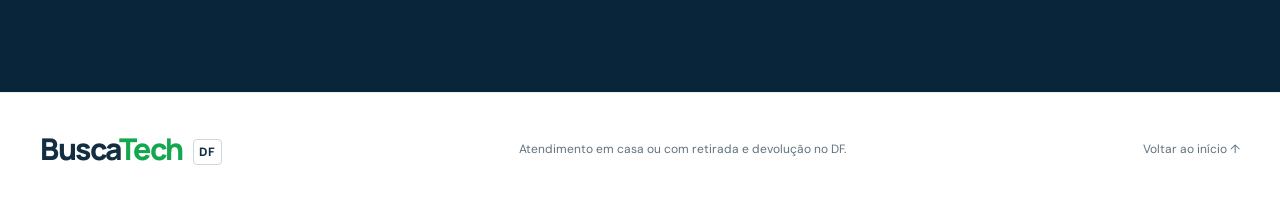
==== commit cc6cd589: "Add service photo gallery" ====
--- a/index.html
+++ b/index.html
@@ -131,6 +131,15 @@
 <aside class="payment-panel" aria-labelledby="payment-title"><div class="payment-copy"><span class="payment-eyebrow">PAGAMENTO FLEXÍVEL</span><h3 id="payment-title">Aceitamos qualquer forma de pagamento.</h3><p>Crédito, débito, Pix, dinheiro, criptomoedas e outras opções. Escolha a forma que funciona melhor para você.</p></div><div class="payment-options" aria-label="Formas de pagamento aceitas"><span>Crédito</span><span>Débito</span><span>Pix</span><span>Dinheiro</span><span>Criptomoedas</span></div></aside>
 <aside class="coupon"><div><span class="eyebrow">BOAS-VINDAS À BUSCATECH</span><h3>Seu primeiro serviço com 10% de desconto.</h3><p>Informe o cupom no atendimento. Válido na mão de obra do primeiro serviço; não inclui peças, licenças ou deslocamento. Não cumulativo.</p></div><div class="coupon-code"><span>USE O CUPOM</span><strong>BUSCA10</strong></div></aside>
 </div></section>
+<section class="section visual-gallery" aria-labelledby="visual-gallery-title"><div class="container">
+  <div class="section-heading"><div><p class="eyebrow">TECNOLOGIA NO DIA A DIA</p><h2 id="visual-gallery-title">Cuidado que você<br>consegue visualizar.</h2></div><p>Da manutenção interna ao backup e à rede Wi-Fi, cada serviço é explicado e combinado com você antes de começar.</p></div>
+  <div class="visual-gallery-grid">
+    <figure class="visual-gallery-card"><div class="visual-gallery-photo"><img src="https://images.unsplash.com/photo-1721333089351-353c85f2b34a?auto=format&amp;fit=crop&amp;w=1000&amp;q=80" alt="Técnico trabalhando em um notebook aberto com uma chave de fenda" width="1000" height="667" loading="lazy" decoding="async"><a class="photo-credit" href="https://unsplash.com/photos/a-man-is-working-on-a-laptop-with-a-screwdriver-BaYXhLMxkBI" target="_blank" rel="noopener noreferrer">Foto: Samsung Memory / Unsplash <span aria-hidden="true">↗</span></a></div><figcaption><span>HARDWARE</span><strong>Manutenção e upgrades</strong></figcaption></figure>
+    <figure class="visual-gallery-card"><div class="visual-gallery-photo"><img src="https://images.unsplash.com/photo-1756143058692-f8889df26c95?auto=format&amp;fit=crop&amp;w=1000&amp;q=80" alt="Notebook conectado a um disco externo durante transferência de arquivos" width="1000" height="667" loading="lazy" decoding="async"><a class="photo-credit" href="https://unsplash.com/photos/hands-typing-on-laptop-connected-to-external-hard-drive-LdPJ8Ec0fgU" target="_blank" rel="noopener noreferrer">Foto: Samsung Memory US / Unsplash <span aria-hidden="true">↗</span></a></div><figcaption><span>ARQUIVOS</span><strong>Backup e transferência</strong></figcaption></figure>
+    <figure class="visual-gallery-card"><div class="visual-gallery-photo"><img src="https://images.unsplash.com/photo-1750712263185-edde9f359e33?auto=format&amp;fit=crop&amp;w=1000&amp;q=80" alt="Roteador Wi-Fi doméstico com notebook ao fundo" width="1000" height="667" loading="lazy" decoding="async"><a class="photo-credit" href="https://unsplash.com/photos/a-wireless-router-sits-on-a-wooden-table-mTm0YLorp1Y" target="_blank" rel="noopener noreferrer">Foto: User_Pascal / Unsplash <span aria-hidden="true">↗</span></a></div><figcaption><span>REDE</span><strong>Configuração de Wi-Fi</strong></figcaption></figure>
+  </div>
+  <p class="visual-gallery-note">Imagens ilustrativas dos serviços oferecidos.</p>
+</div></section>
 <section class="care-section section" aria-labelledby="care-title"><div class="container care-grid">
   <div class="care-image-wrap"><img src="https://images.unsplash.com/photo-1769085794153-54fd3d57efaf?auto=format&amp;fit=crop&amp;w=1100&amp;q=85" alt="Interior de um notebook com ventoinha, bateria e placa eletrônica expostos para manutenção" width="1100" height="825" loading="lazy"><span class="photo-credit care-credit"><a href="https://unsplash.com/photos/close-up-of-laptop-internal-components-and-battery-HEIeRujWthM" target="_blank" rel="noopener noreferrer">Foto: Zoshua Colah / Unsplash <span aria-hidden="true">↗</span></a></span><div class="care-image-note"><span>01</span><strong>Cuidado em cada componente</strong></div></div>
   <div class="care-copy"><p class="eyebrow">ATENÇÃO A CADA DETALHE</p><h2 id="care-title">Manutenção cuidadosa.<br><span>Combinado claro.</span></h2><p>Avaliamos o equipamento, explicamos o que ele precisa e passamos o orçamento antes de começar. Você decide com tranquilidade.</p><a class="text-link" href="#como-funciona">Veja como funciona <span aria-hidden="true">→</span></a><div class="care-points"><div><span aria-hidden="true">✓</span> Avaliação do equipamento</div><div><span aria-hidden="true">✓</span> Aprovação antes do serviço</div></div></div>
--- a/styles.css
+++ b/styles.css
@@ -340,6 +340,31 @@
 .nav-actions{display:flex;align-items:center;gap:10px;flex:0 0 auto}
 @media(max-width:390px){.brand{font-size:24px}.brand small{margin-left:6px}.nav-actions{gap:7px}.nav .compact{font-size:10px;padding:9px;gap:5px}}
 
+/* Galeria visual dos serviços */
+.visual-gallery{background:#f5f8f6}
+.visual-gallery .section-heading .eyebrow{color:#0b8b47}
+.visual-gallery-grid{display:grid;grid-template-columns:repeat(3,minmax(0,1fr));gap:20px}
+.visual-gallery-card{margin:0;min-width:0;overflow:hidden;border:1px solid #e1e9e5;border-radius:15px;background:#fff;box-shadow:0 8px 24px rgba(13,47,57,.045);transition:transform .2s ease,box-shadow .2s ease}
+.visual-gallery-card:hover{transform:translateY(-4px);box-shadow:0 16px 34px rgba(13,47,57,.1)}
+.visual-gallery-photo{position:relative;isolation:isolate;width:100%;aspect-ratio:1.5;max-height:230px;overflow:hidden;background:#dfe9e4}
+.visual-gallery-photo:after{content:"";position:absolute;inset:50% 0 0;z-index:1;background:linear-gradient(transparent,rgba(5,25,38,.56));pointer-events:none}
+.visual-gallery-photo img{display:block;width:100%;height:100%;object-fit:cover;transition:transform .35s ease}
+.visual-gallery-card:hover .visual-gallery-photo img{transform:scale(1.035)}
+.visual-gallery-photo .photo-credit{z-index:2;right:10px;bottom:9px;padding:4px 8px;border:1px solid rgba(255,255,255,.18);border-radius:999px;background:rgba(6,29,47,.58);backdrop-filter:blur(6px);font-size:9px;color:rgba(255,255,255,.92)}
+.visual-gallery-card figcaption{display:grid;gap:5px;padding:17px 19px 19px}
+.visual-gallery-card figcaption span{font-size:9px;font-weight:700;letter-spacing:1.3px;color:#57806a}
+.visual-gallery-card figcaption strong{font:700 16px/1.35 'Manrope',sans-serif;color:var(--ink)}
+.visual-gallery-note{margin-top:16px;color:var(--muted);font-size:11px}
+html[data-theme="dark"] .visual-gallery{background:#0d1713}
+html[data-theme="dark"] .visual-gallery .section-heading .eyebrow{color:#85e9a3}
+html[data-theme="dark"] .visual-gallery-card{background:#14211b;border-color:#2a4035;box-shadow:0 8px 24px rgba(0,0,0,.2)}
+html[data-theme="dark"] .visual-gallery-photo{background:#1b2d32}
+html[data-theme="dark"] .visual-gallery-card figcaption span{color:#9ed4ae}
+@media(max-width:1000px){.visual-gallery-grid{grid-template-columns:repeat(2,minmax(0,1fr))}}
+@media(min-width:701px) and (max-width:1000px){.visual-gallery-card:last-child{grid-column:1/-1;width:calc(50% - 10px);justify-self:center}}
+@media(max-width:700px){.visual-gallery-grid{grid-template-columns:1fr;gap:15px}.visual-gallery-photo{aspect-ratio:1.9;max-height:185px}.visual-gallery-card figcaption{padding:14px 16px 16px}.visual-gallery-note{margin-top:12px}}
+@media(prefers-reduced-motion:reduce){.visual-gallery-card,.visual-gallery-photo img{transition:none}.visual-gallery-card:hover{transform:none}.visual-gallery-card:hover .visual-gallery-photo img{transform:none}}
+
 /* Paleta escura para as áreas claras do site e do assistente. */
 html[data-theme="dark"]{color-scheme:dark;--navy:#071d30;--blue:#79b9ff;--green:#65e991;--ink:#e4eee8;--muted:#aabbb2;--paper:#101b17;--line:#2b4036}
 html[data-theme="dark"] body{background:#0b1411;color:var(--ink)}
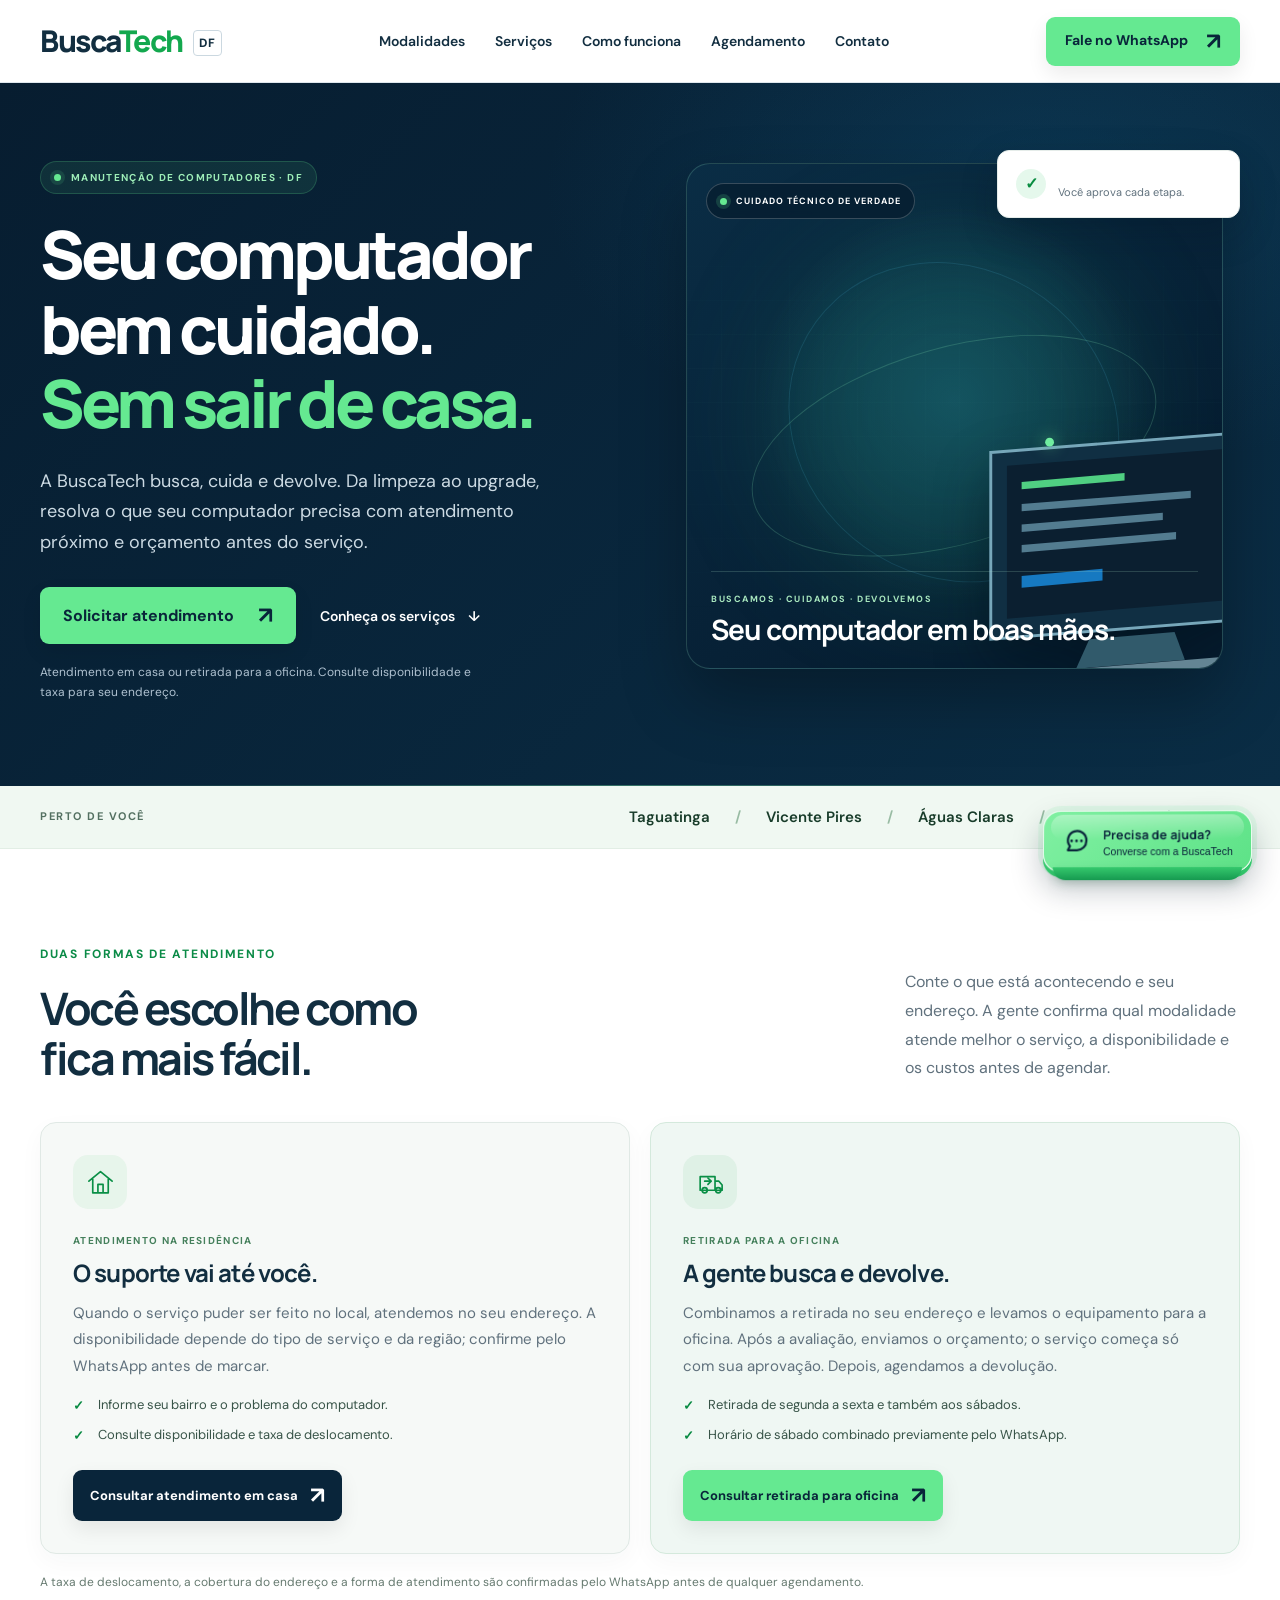
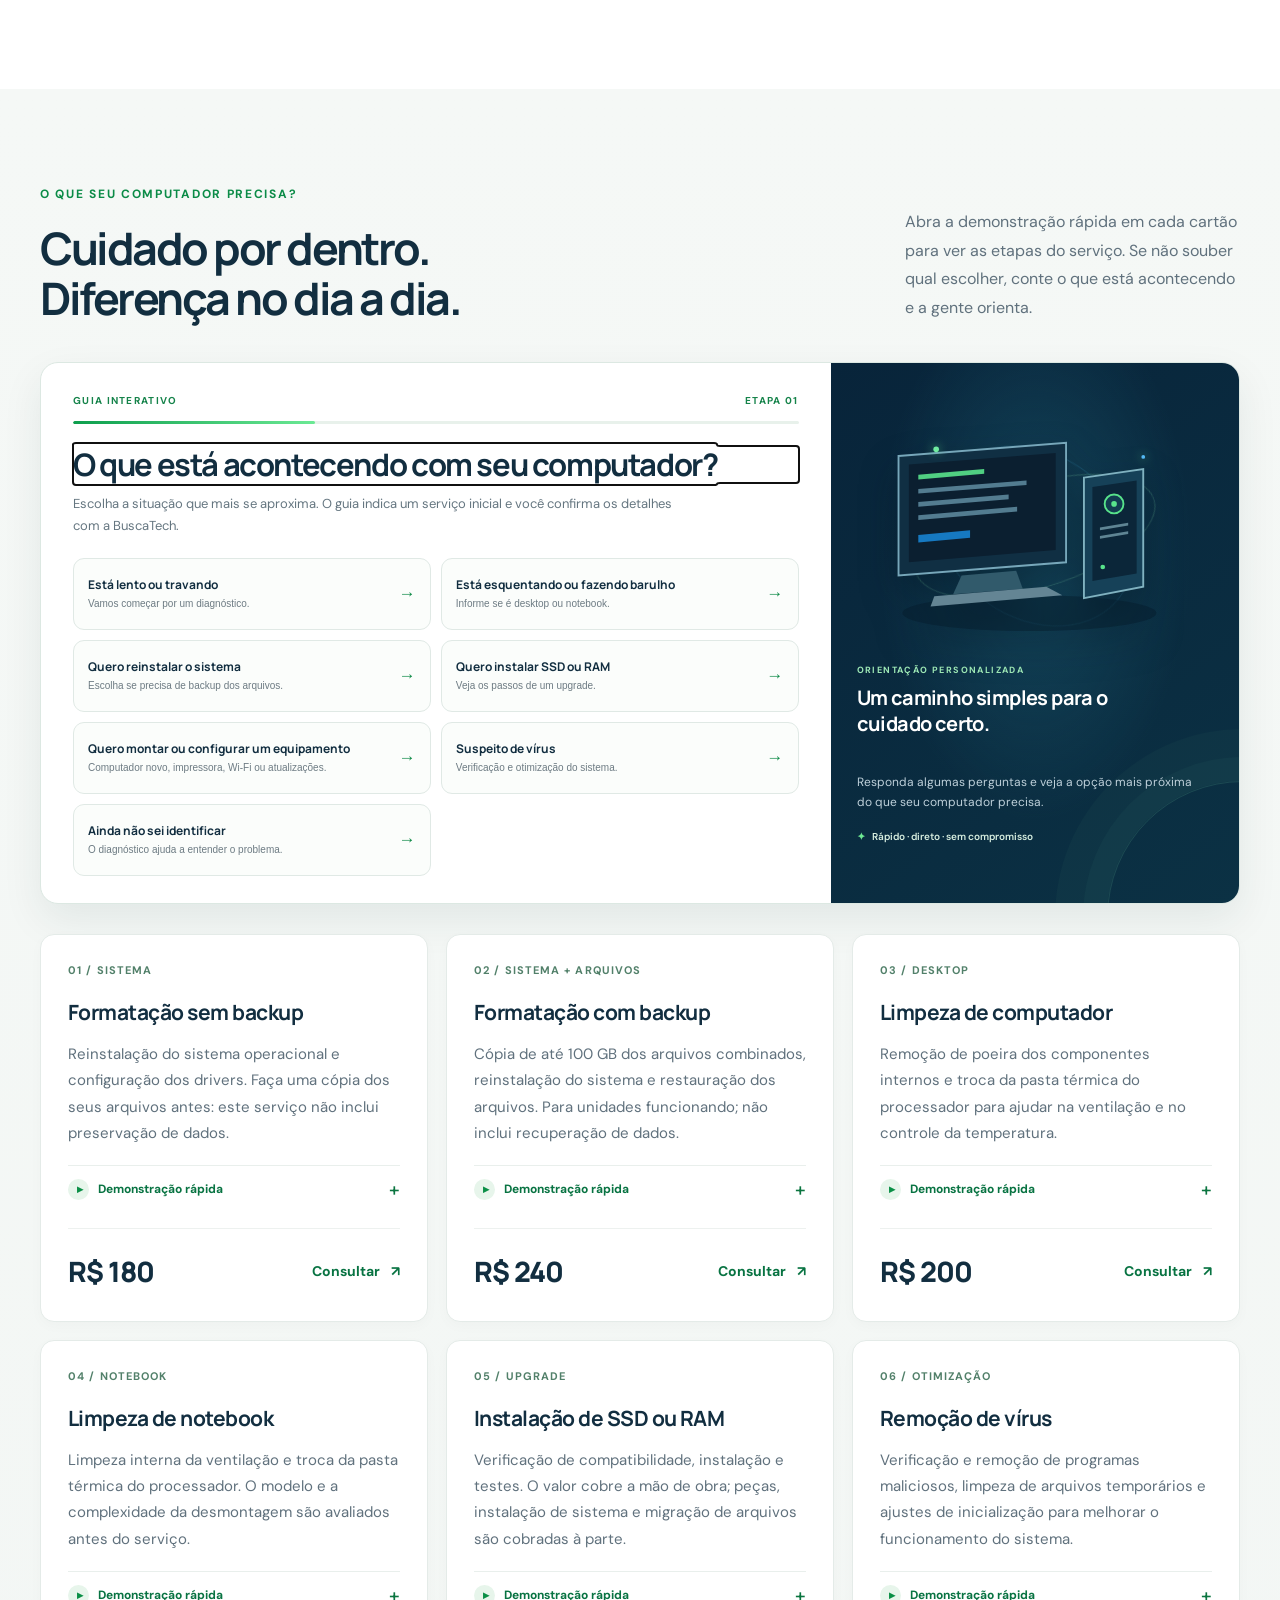
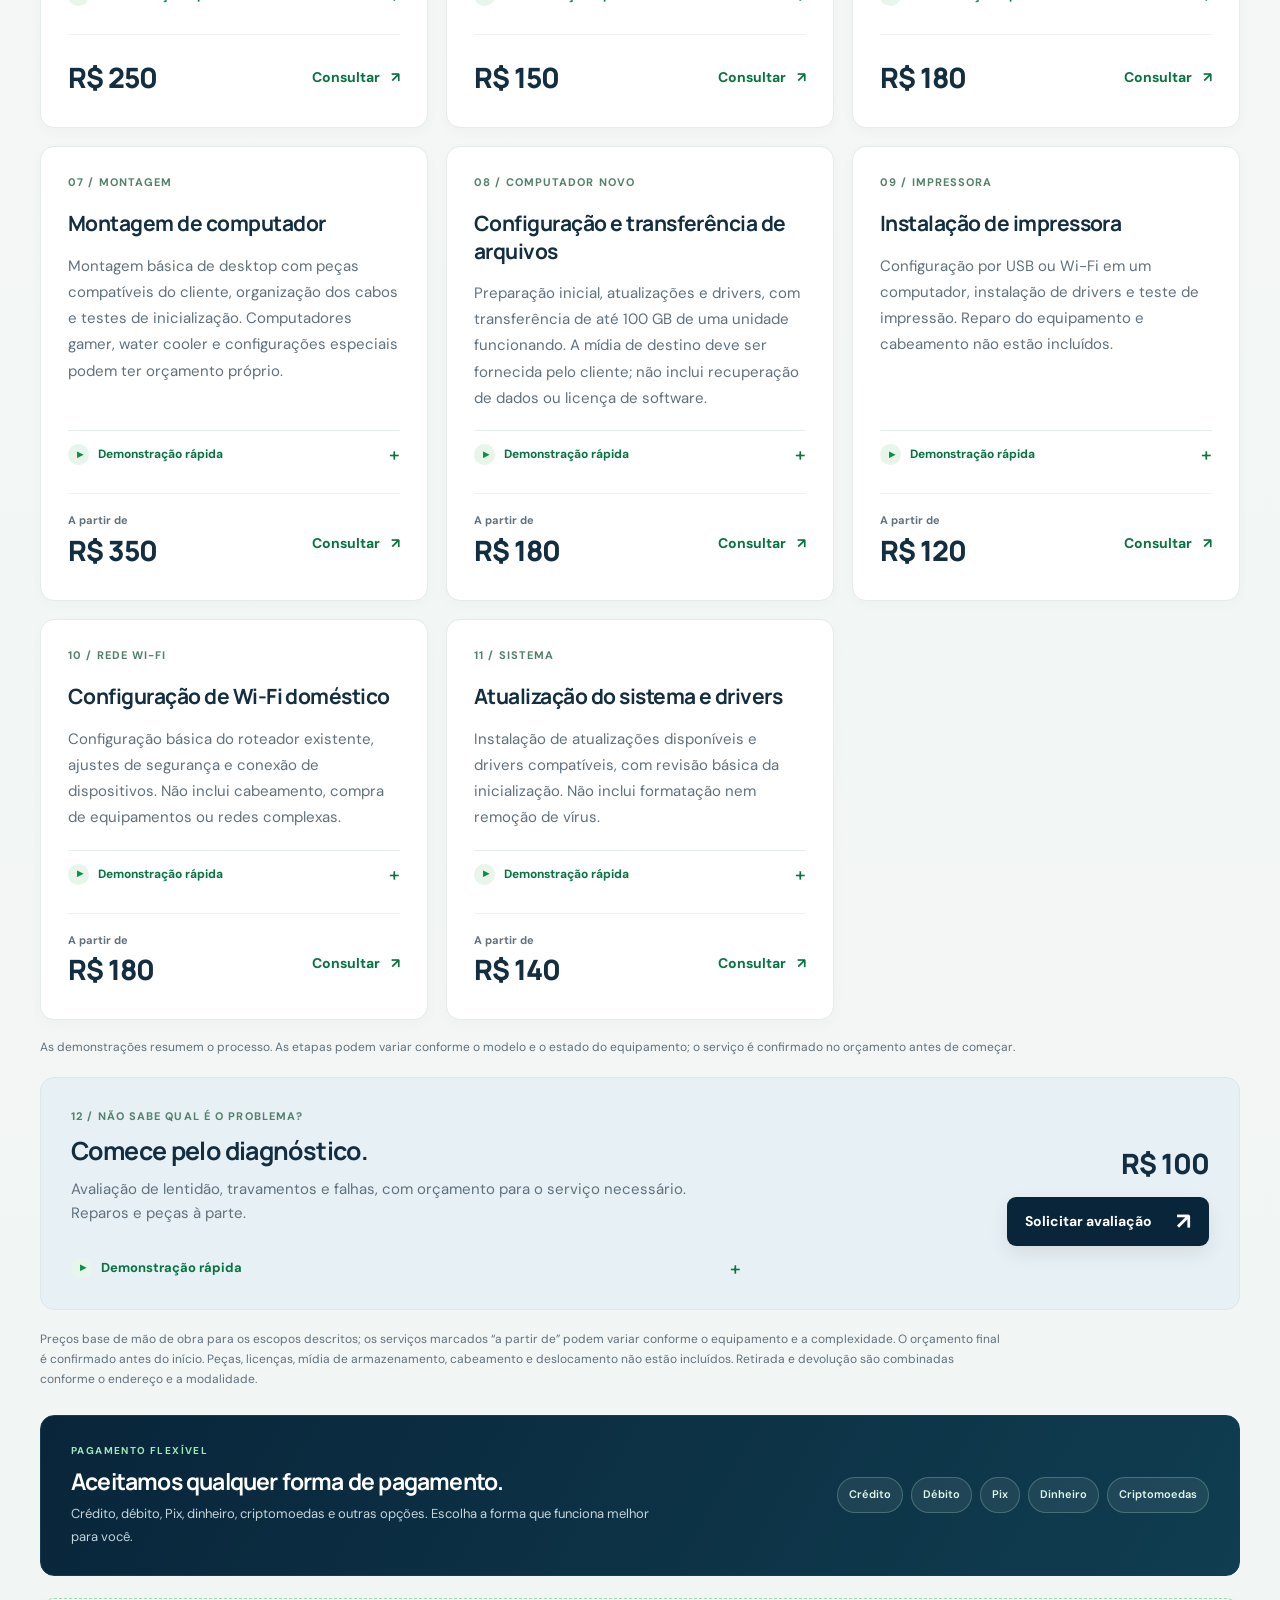
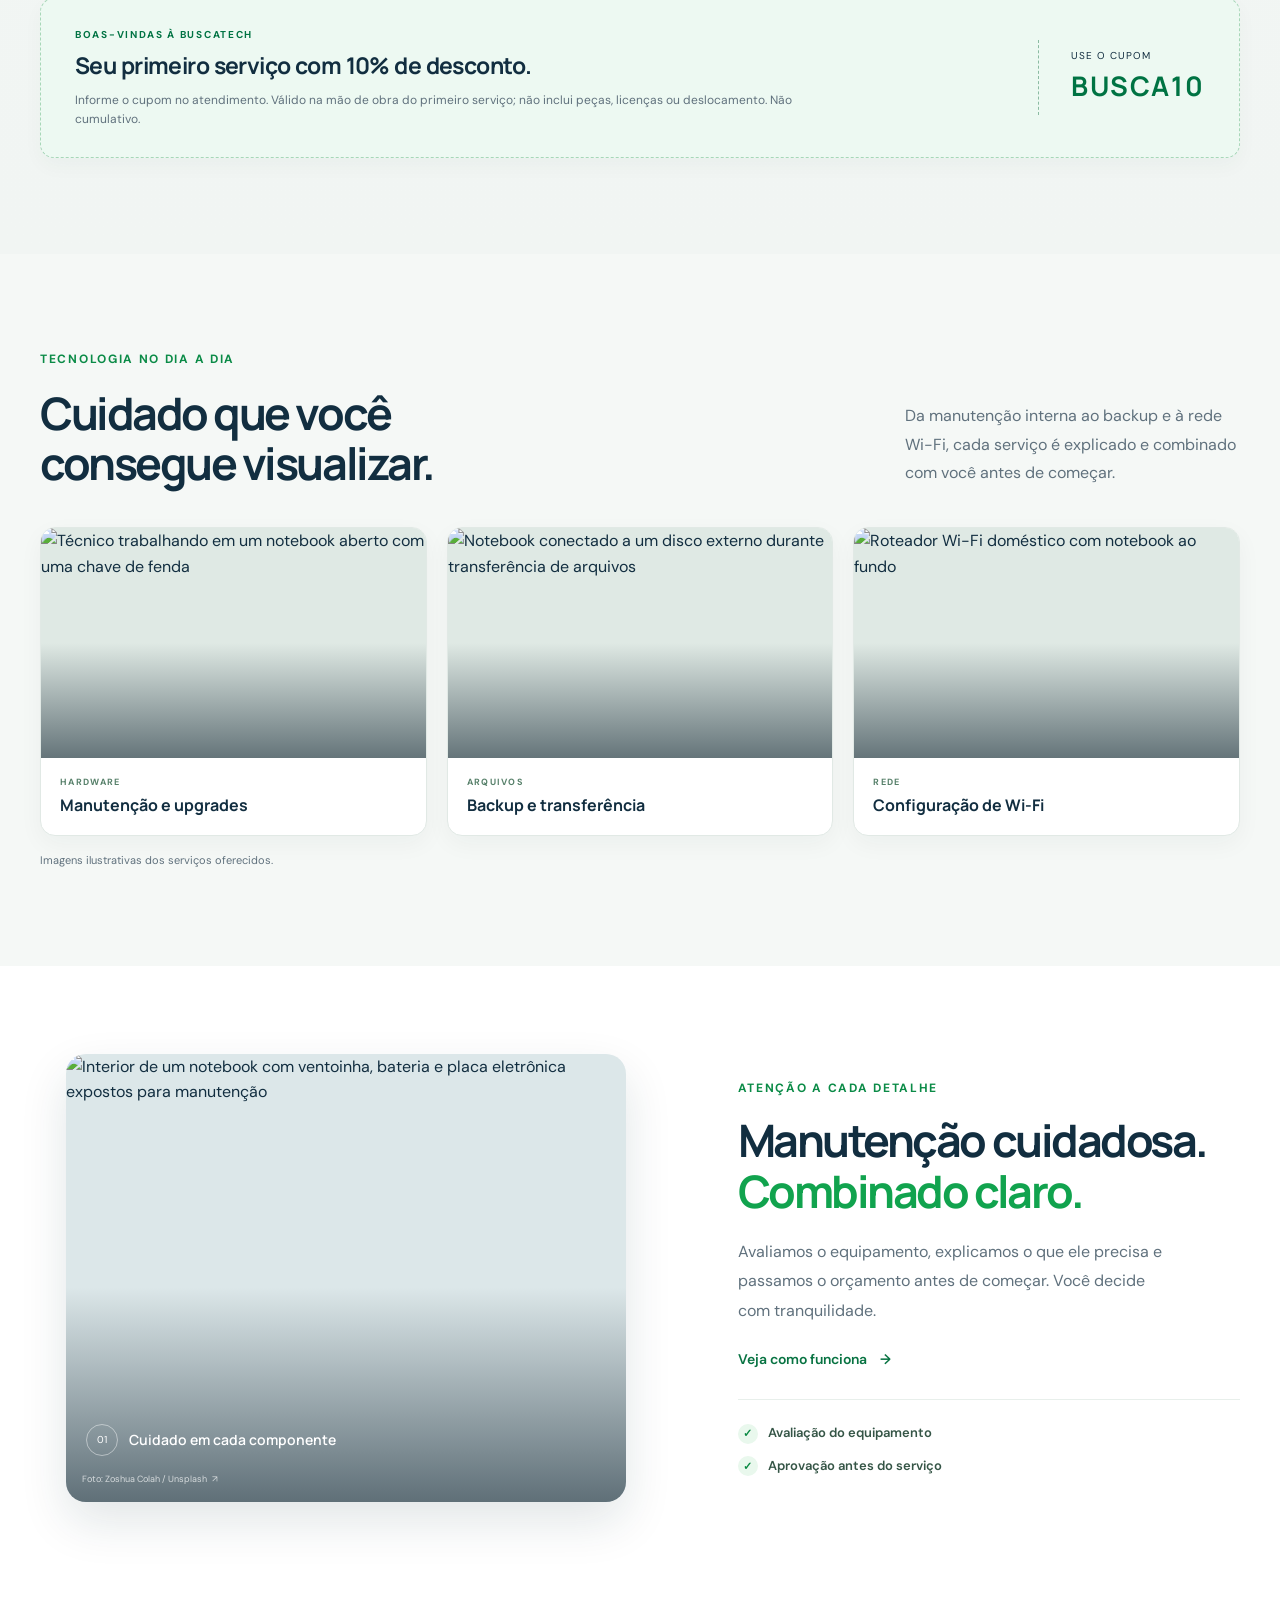
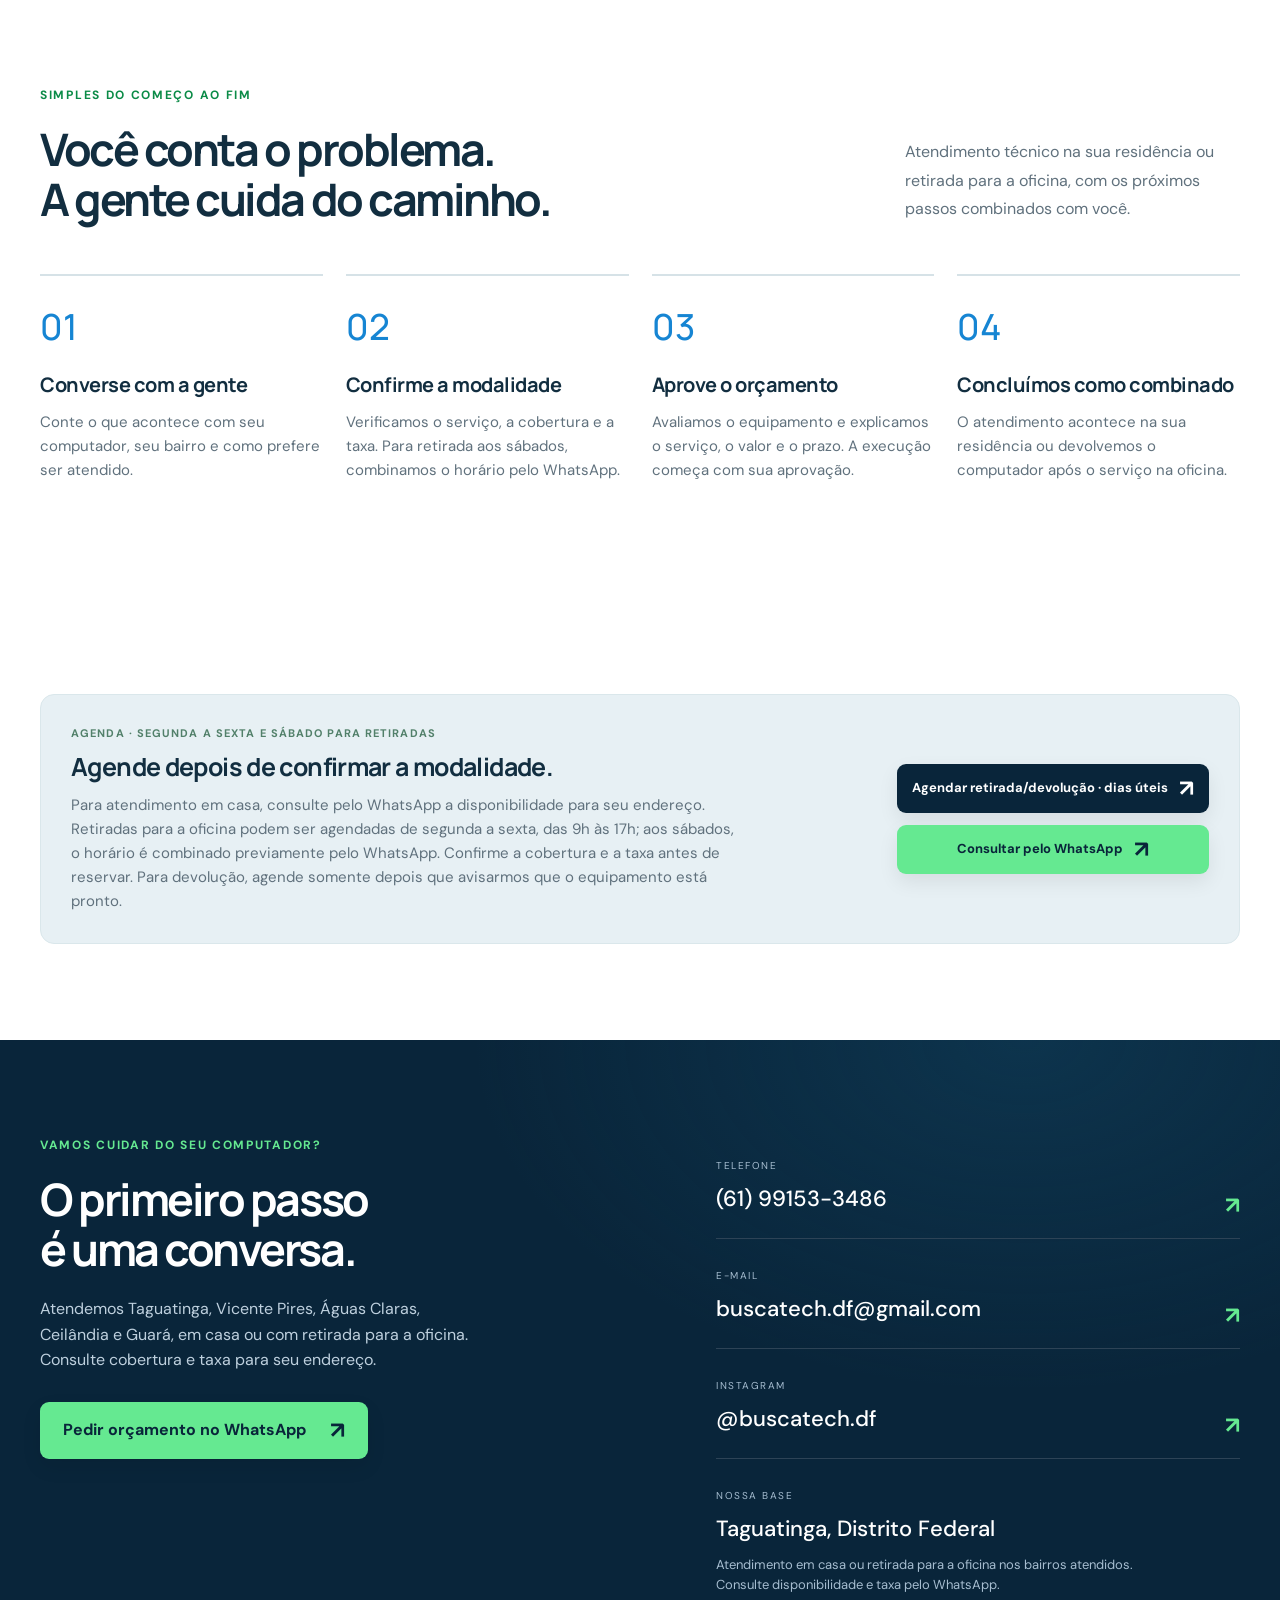
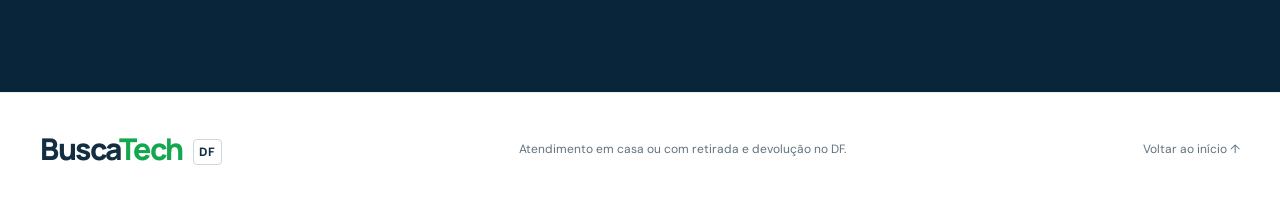
==== commit 613e187a: "Remove photo links from service gallery" ====
--- a/index.html
+++ b/index.html
@@ -134,9 +134,9 @@
 <section class="section visual-gallery" aria-labelledby="visual-gallery-title"><div class="container">
   <div class="section-heading"><div><p class="eyebrow">TECNOLOGIA NO DIA A DIA</p><h2 id="visual-gallery-title">Cuidado que você<br>consegue visualizar.</h2></div><p>Da manutenção interna ao backup e à rede Wi-Fi, cada serviço é explicado e combinado com você antes de começar.</p></div>
   <div class="visual-gallery-grid">
-    <figure class="visual-gallery-card"><div class="visual-gallery-photo"><img src="https://images.unsplash.com/photo-1721333089351-353c85f2b34a?auto=format&amp;fit=crop&amp;w=1000&amp;q=80" alt="Técnico trabalhando em um notebook aberto com uma chave de fenda" width="1000" height="667" loading="lazy" decoding="async"><a class="photo-credit" href="https://unsplash.com/photos/a-man-is-working-on-a-laptop-with-a-screwdriver-BaYXhLMxkBI" target="_blank" rel="noopener noreferrer">Foto: Samsung Memory / Unsplash <span aria-hidden="true">↗</span></a></div><figcaption><span>HARDWARE</span><strong>Manutenção e upgrades</strong></figcaption></figure>
-    <figure class="visual-gallery-card"><div class="visual-gallery-photo"><img src="https://images.unsplash.com/photo-1756143058692-f8889df26c95?auto=format&amp;fit=crop&amp;w=1000&amp;q=80" alt="Notebook conectado a um disco externo durante transferência de arquivos" width="1000" height="667" loading="lazy" decoding="async"><a class="photo-credit" href="https://unsplash.com/photos/hands-typing-on-laptop-connected-to-external-hard-drive-LdPJ8Ec0fgU" target="_blank" rel="noopener noreferrer">Foto: Samsung Memory US / Unsplash <span aria-hidden="true">↗</span></a></div><figcaption><span>ARQUIVOS</span><strong>Backup e transferência</strong></figcaption></figure>
-    <figure class="visual-gallery-card"><div class="visual-gallery-photo"><img src="https://images.unsplash.com/photo-1750712263185-edde9f359e33?auto=format&amp;fit=crop&amp;w=1000&amp;q=80" alt="Roteador Wi-Fi doméstico com notebook ao fundo" width="1000" height="667" loading="lazy" decoding="async"><a class="photo-credit" href="https://unsplash.com/photos/a-wireless-router-sits-on-a-wooden-table-mTm0YLorp1Y" target="_blank" rel="noopener noreferrer">Foto: User_Pascal / Unsplash <span aria-hidden="true">↗</span></a></div><figcaption><span>REDE</span><strong>Configuração de Wi-Fi</strong></figcaption></figure>
+    <figure class="visual-gallery-card"><div class="visual-gallery-photo"><img src="https://images.unsplash.com/photo-1721333089351-353c85f2b34a?auto=format&amp;fit=crop&amp;w=1000&amp;q=80" alt="Técnico trabalhando em um notebook aberto com uma chave de fenda" width="1000" height="667" loading="lazy" decoding="async"></div><figcaption><span>HARDWARE</span><strong>Manutenção e upgrades</strong></figcaption></figure>
+    <figure class="visual-gallery-card"><div class="visual-gallery-photo"><img src="https://images.unsplash.com/photo-1756143058692-f8889df26c95?auto=format&amp;fit=crop&amp;w=1000&amp;q=80" alt="Notebook conectado a um disco externo durante transferência de arquivos" width="1000" height="667" loading="lazy" decoding="async"></div><figcaption><span>ARQUIVOS</span><strong>Backup e transferência</strong></figcaption></figure>
+    <figure class="visual-gallery-card"><div class="visual-gallery-photo"><img src="https://images.unsplash.com/photo-1750712263185-edde9f359e33?auto=format&amp;fit=crop&amp;w=1000&amp;q=80" alt="Roteador Wi-Fi doméstico com notebook ao fundo" width="1000" height="667" loading="lazy" decoding="async"></div><figcaption><span>REDE</span><strong>Configuração de Wi-Fi</strong></figcaption></figure>
   </div>
   <p class="visual-gallery-note">Imagens ilustrativas dos serviços oferecidos.</p>
 </div></section>
--- a/styles.css
+++ b/styles.css
@@ -350,7 +350,6 @@
 .visual-gallery-photo:after{content:"";position:absolute;inset:50% 0 0;z-index:1;background:linear-gradient(transparent,rgba(5,25,38,.56));pointer-events:none}
 .visual-gallery-photo img{display:block;width:100%;height:100%;object-fit:cover;transition:transform .35s ease}
 .visual-gallery-card:hover .visual-gallery-photo img{transform:scale(1.035)}
-.visual-gallery-photo .photo-credit{z-index:2;right:10px;bottom:9px;padding:4px 8px;border:1px solid rgba(255,255,255,.18);border-radius:999px;background:rgba(6,29,47,.58);backdrop-filter:blur(6px);font-size:9px;color:rgba(255,255,255,.92)}
 .visual-gallery-card figcaption{display:grid;gap:5px;padding:17px 19px 19px}
 .visual-gallery-card figcaption span{font-size:9px;font-weight:700;letter-spacing:1.3px;color:#57806a}
 .visual-gallery-card figcaption strong{font:700 16px/1.35 'Manrope',sans-serif;color:var(--ink)}
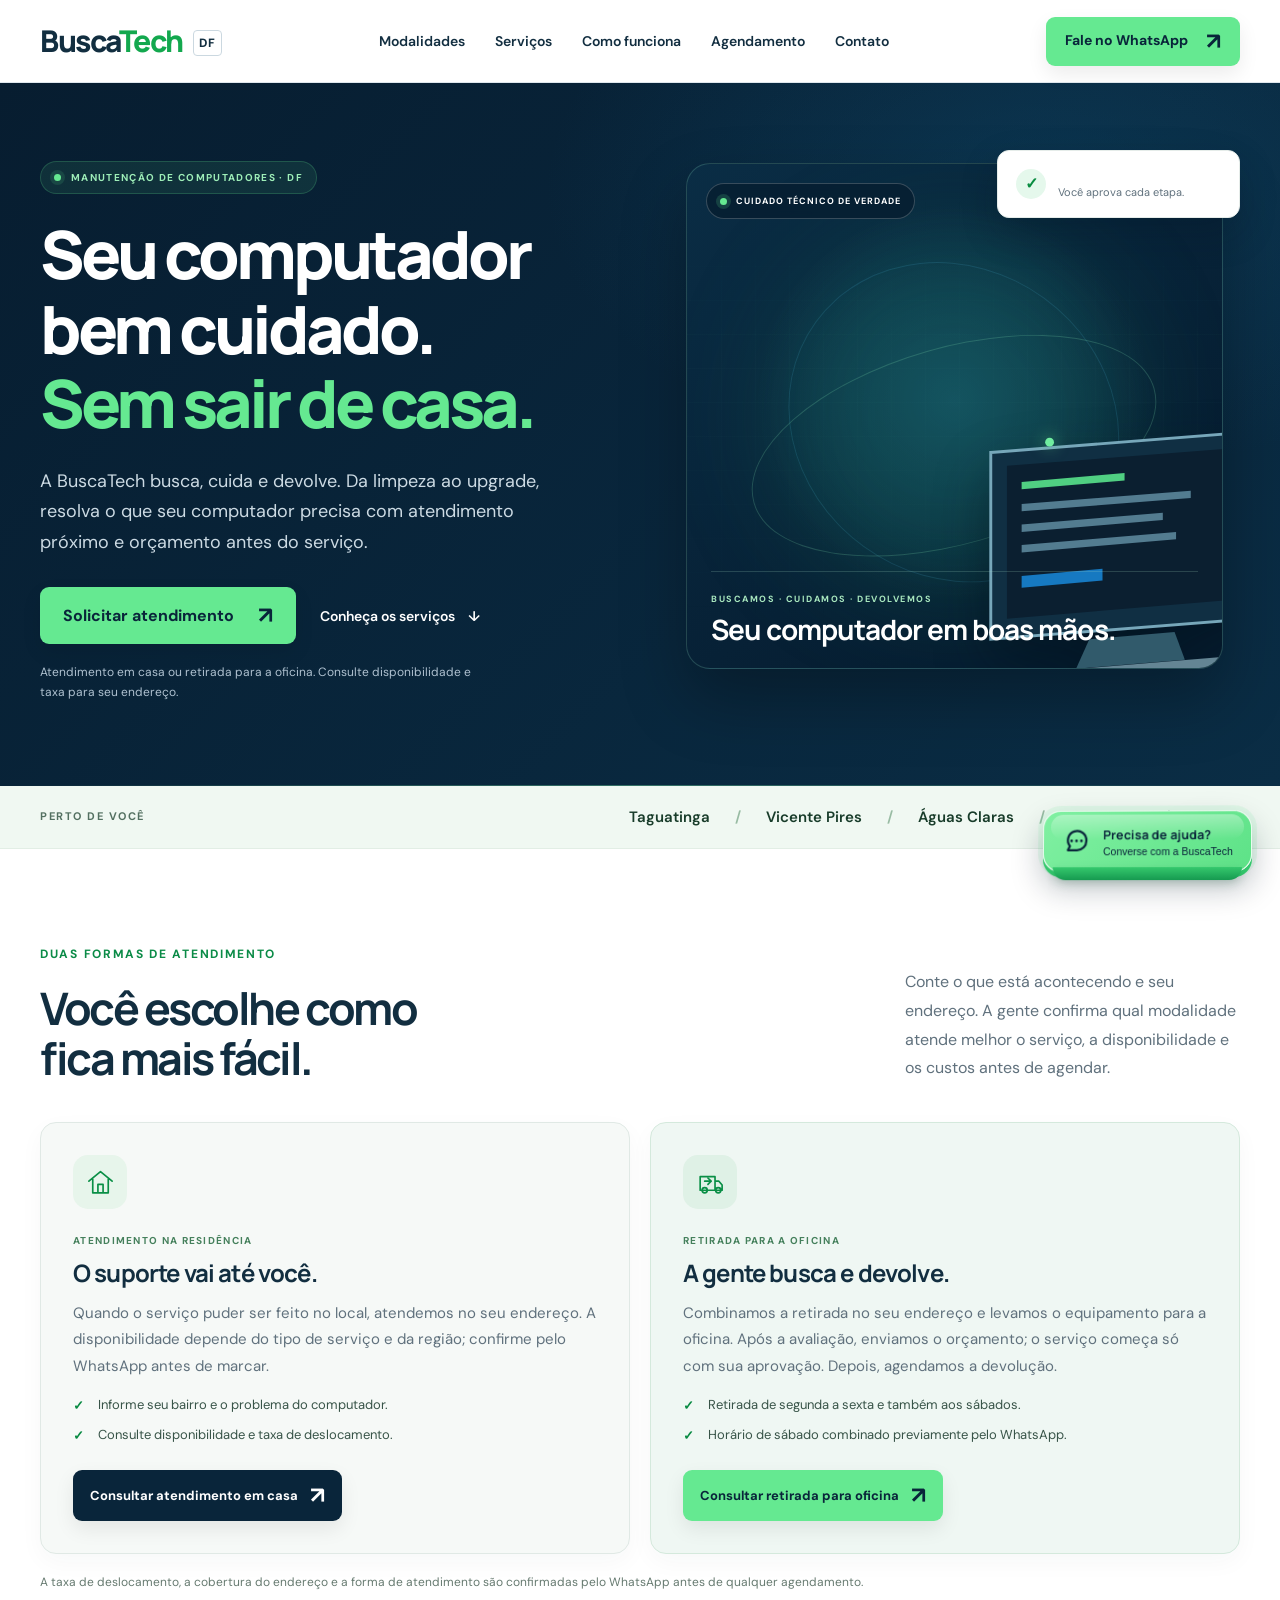
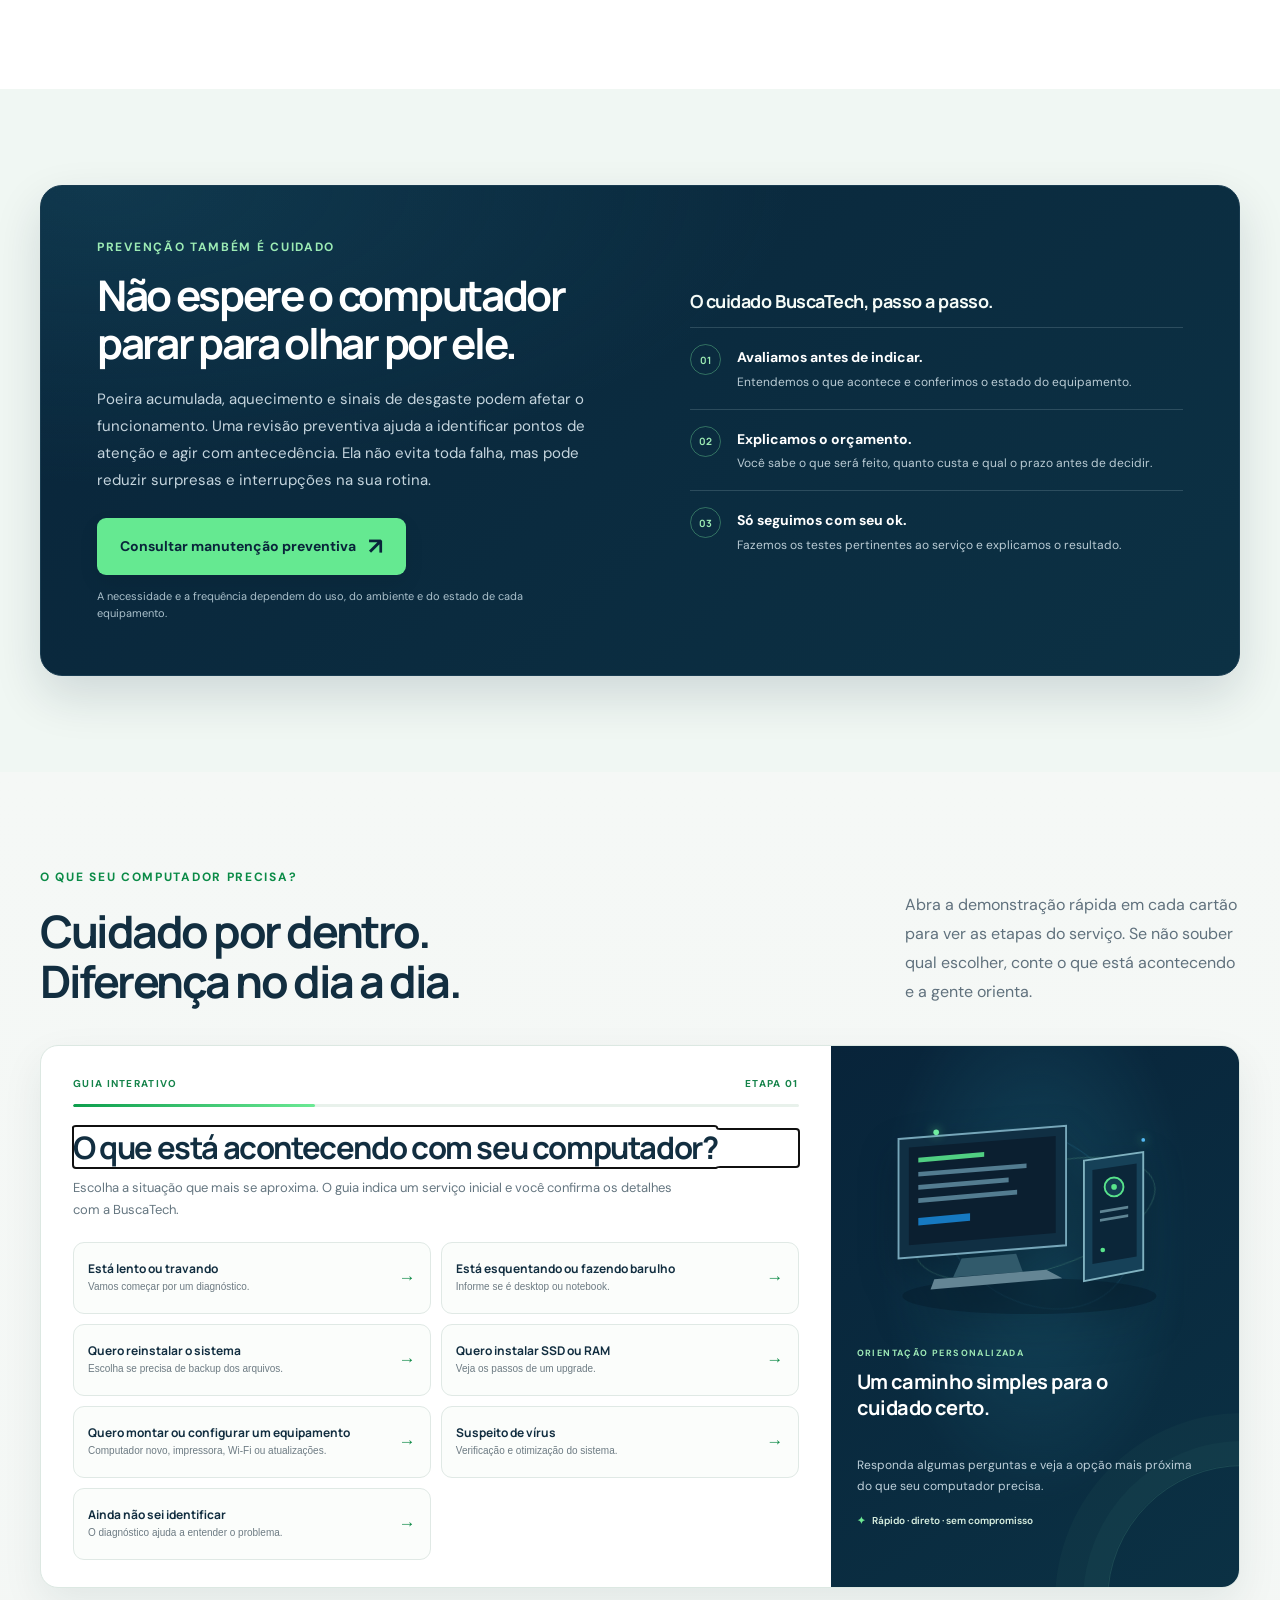
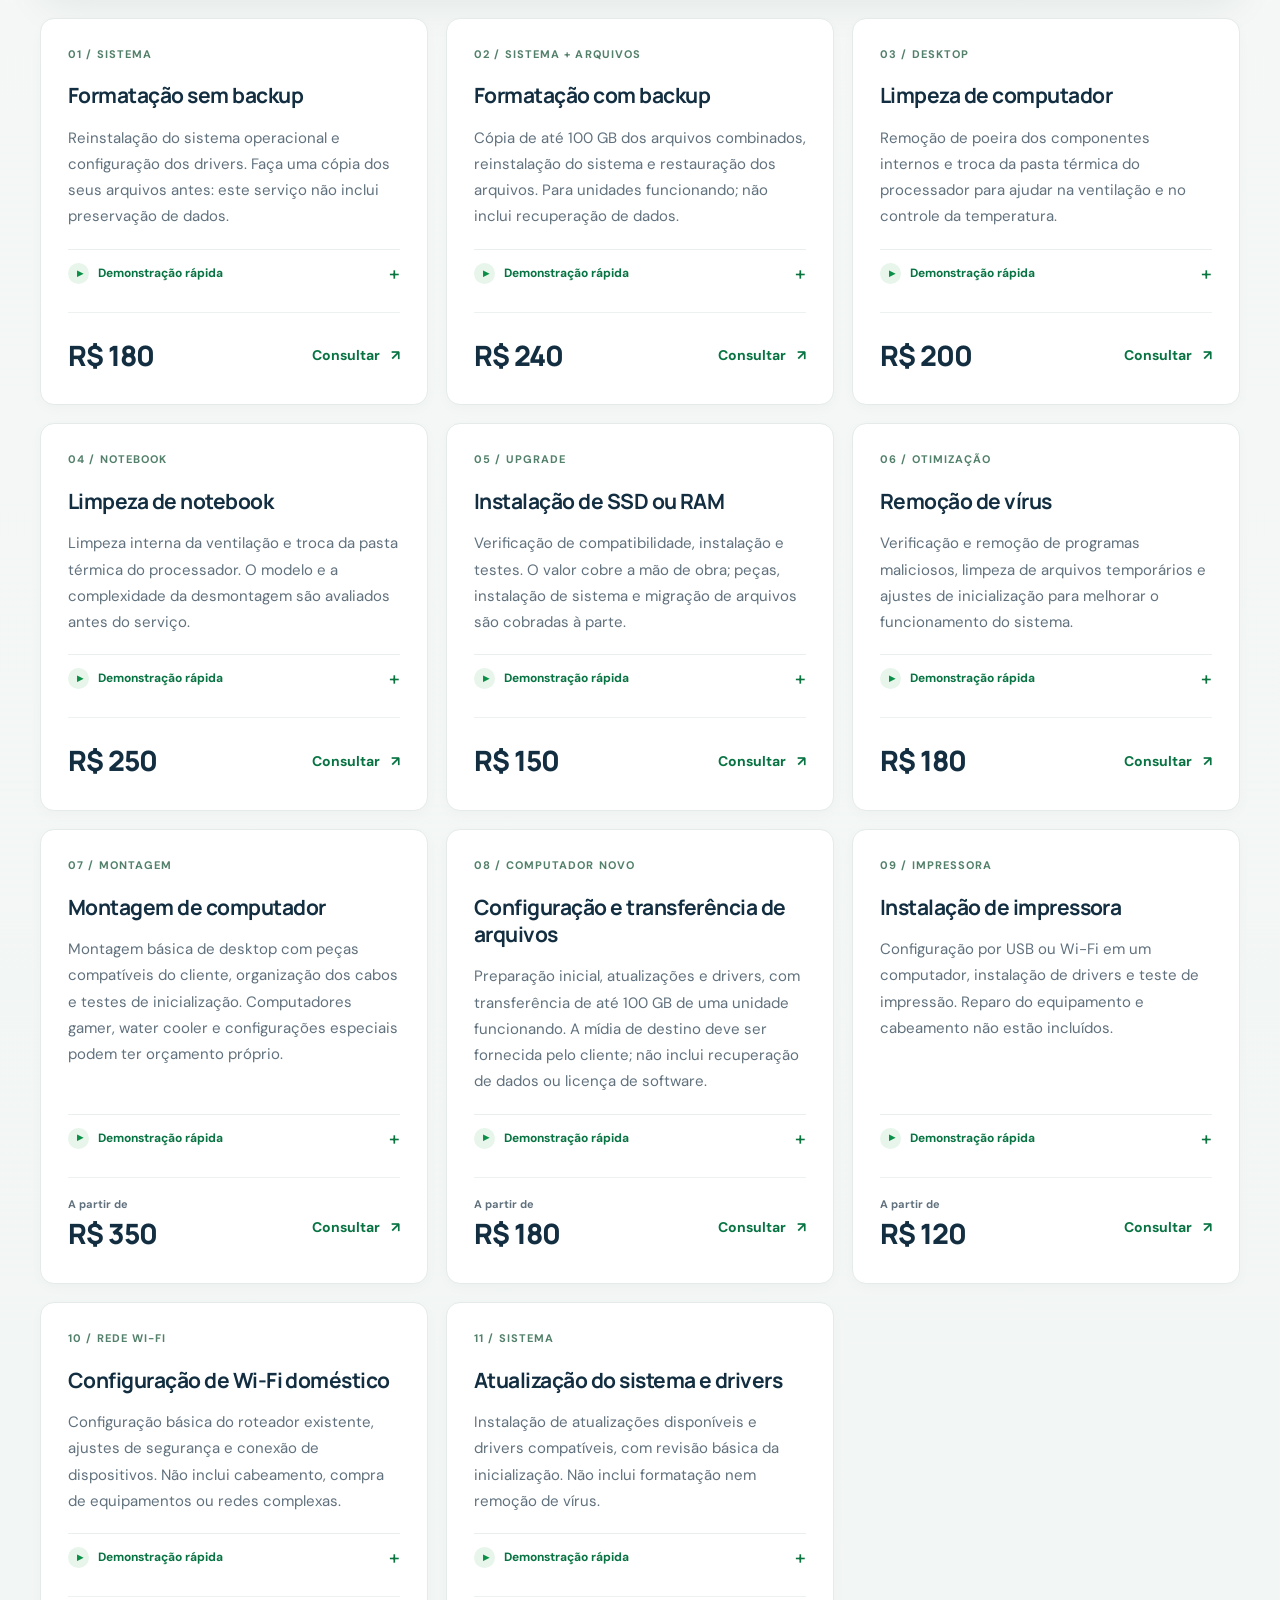
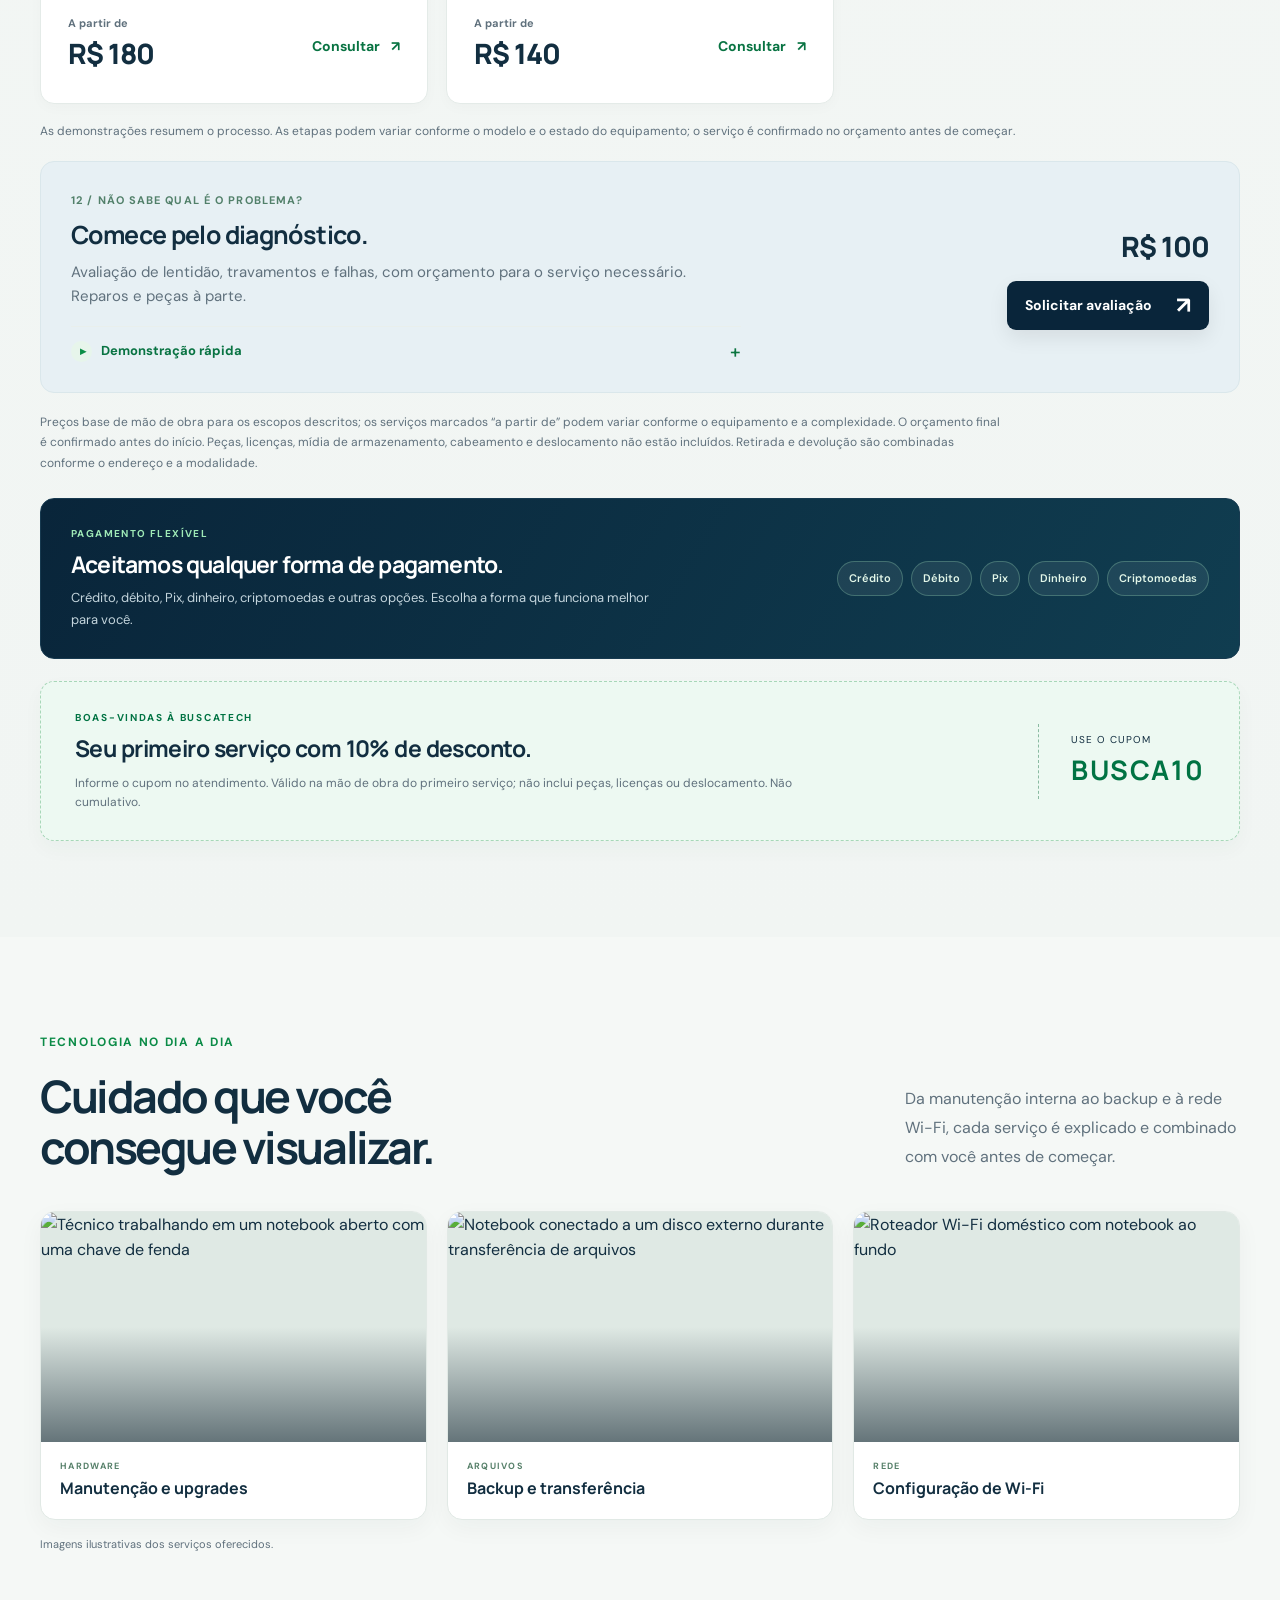
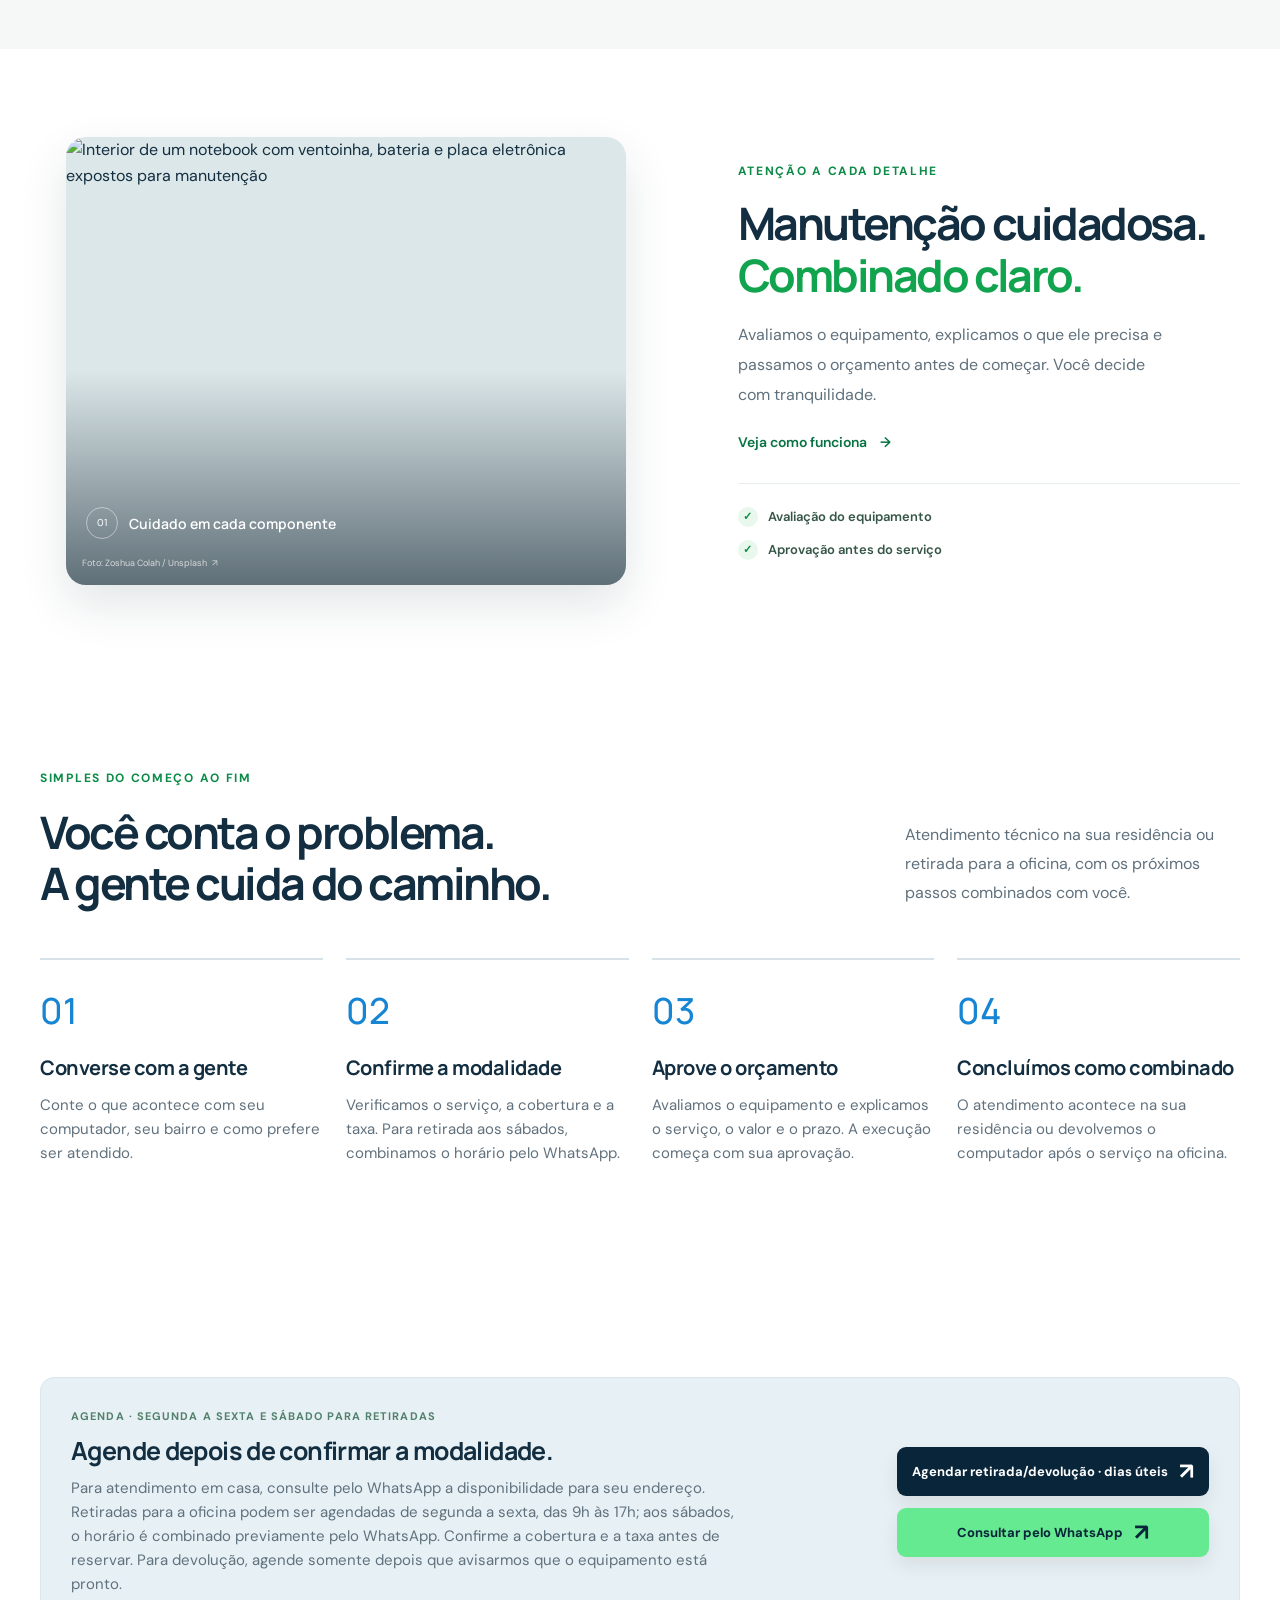
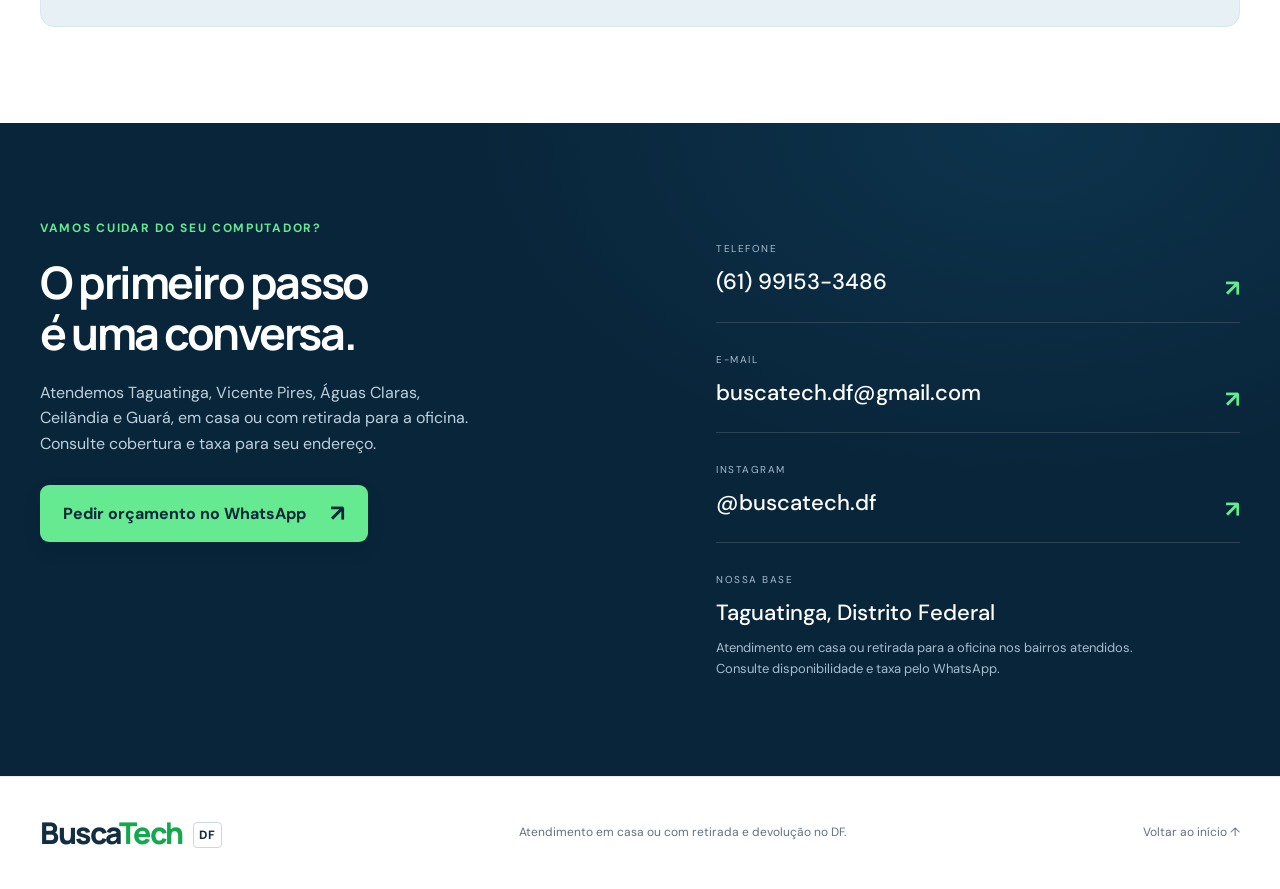
==== commit 9fc7d18b: "Add preventive maintenance section" ====
--- a/index.html
+++ b/index.html
@@ -68,6 +68,10 @@
   </div>
   <p class="modality-note">A taxa de deslocamento, a cobertura do endereço e a forma de atendimento são confirmadas pelo WhatsApp antes de qualquer agendamento.</p>
 </div></section>
+<section class="section preventive-section" aria-labelledby="preventive-title"><div class="container"><div class="preventive-panel">
+  <div class="preventive-copy"><p class="eyebrow">PREVENÇÃO TAMBÉM É CUIDADO</p><h2 id="preventive-title">Não espere o computador parar para olhar por ele.</h2><p>Poeira acumulada, aquecimento e sinais de desgaste podem afetar o funcionamento. Uma revisão preventiva ajuda a identificar pontos de atenção e agir com antecedência. Ela não evita toda falha, mas pode reduzir surpresas e interrupções na sua rotina.</p><a class="button" href="https://wa.me/5561991533486?text=Ol%C3%A1%2C%20BuscaTech!%20Quero%20consultar%20uma%20manuten%C3%A7%C3%A3o%20preventiva%20para%20meu%20computador." target="_blank" rel="noopener noreferrer">Consultar manutenção preventiva <span aria-hidden="true">↗</span></a><small>A necessidade e a frequência dependem do uso, do ambiente e do estado de cada equipamento.</small></div>
+  <div class="preventive-method"><h3>O cuidado BuscaTech, passo a passo.</h3><article class="preventive-point"><span>01</span><div><strong>Avaliamos antes de indicar.</strong><p>Entendemos o que acontece e conferimos o estado do equipamento.</p></div></article><article class="preventive-point"><span>02</span><div><strong>Explicamos o orçamento.</strong><p>Você sabe o que será feito, quanto custa e qual o prazo antes de decidir.</p></div></article><article class="preventive-point"><span>03</span><div><strong>Só seguimos com seu ok.</strong><p>Fazemos os testes pertinentes ao serviço e explicamos o resultado.</p></div></article></div>
+</div></div></section>
 <section class="section services" id="servicos"><div class="container"><div class="section-heading"><div><p class="eyebrow">O QUE SEU COMPUTADOR PRECISA?</p><h2>Cuidado por dentro.<br>Diferença no dia a dia.</h2></div><p>Abra a demonstração rápida em cada cartão para ver as etapas do serviço. Se não souber qual escolher, conte o que está acontecendo e a gente orienta.</p></div>
 <div class="service-finder" id="service-finder" aria-labelledby="finder-title">
   <div class="finder-main">
--- a/styles.css
+++ b/styles.css
@@ -364,6 +364,23 @@
 @media(max-width:700px){.visual-gallery-grid{grid-template-columns:1fr;gap:15px}.visual-gallery-photo{aspect-ratio:1.9;max-height:185px}.visual-gallery-card figcaption{padding:14px 16px 16px}.visual-gallery-note{margin-top:12px}}
 @media(prefers-reduced-motion:reduce){.visual-gallery-card,.visual-gallery-photo img{transition:none}.visual-gallery-card:hover{transform:none}.visual-gallery-card:hover .visual-gallery-photo img{transform:none}}
 
+/* Manutenção preventiva e diferenciais do atendimento */
+.preventive-section{background:#f0f7f3}
+.preventive-panel{display:grid;grid-template-columns:1.04fr .96fr;align-items:center;gap:58px;padding:52px 56px;border:1px solid #183b50;border-radius:22px;background:radial-gradient(ellipse at 5% 0%,rgba(35,112,135,.25),transparent 43%),linear-gradient(135deg,#09253a 0%,#0c3144 100%);color:#fff;box-shadow:0 20px 48px rgba(9,37,58,.14)}
+.preventive-copy .eyebrow{color:#9cebb4;margin-bottom:15px}
+.preventive-copy h2{font-size:clamp(32px,3.3vw,44px);line-height:1.14;letter-spacing:-.055em}
+.preventive-copy>p:not(.eyebrow){max-width:510px;margin-top:19px;color:#c5d5de;font-size:15px;line-height:1.8}
+.preventive-copy .button{margin-top:24px;gap:12px;font-size:14px}
+.preventive-copy small{display:block;max-width:460px;margin-top:13px;color:#aac0cb;font-size:11px;line-height:1.6}
+.preventive-method h3{margin:0 0 14px;font:700 18px/1.35 'Manrope',sans-serif;color:#f5fbf7}
+.preventive-point{display:grid;grid-template-columns:34px 1fr;gap:13px;padding:16px 0;border-top:1px solid rgba(207,229,237,.17)}
+.preventive-point>span{display:grid;place-items:center;width:31px;height:31px;border:1px solid rgba(119,235,157,.36);border-radius:50%;color:#9cebb4;font:700 10px 'Manrope',sans-serif}
+.preventive-point strong{font-size:14px;color:#fff}
+.preventive-point p{margin-top:3px;color:#b9cbd4;font-size:12px;line-height:1.65}
+html[data-theme="dark"] .preventive-section{background:#0b1511}
+@media(max-width:1000px){.preventive-panel{gap:34px;padding:38px}}
+@media(max-width:700px){.preventive-panel{grid-template-columns:1fr;gap:31px;padding:27px 23px;border-radius:17px}.preventive-copy h2{font-size:32px}.preventive-copy>p:not(.eyebrow){font-size:14px}.preventive-copy .button{width:100%;justify-content:space-between;gap:8px;padding:14px}.preventive-method h3{font-size:17px}}
+
 /* Paleta escura para as áreas claras do site e do assistente. */
 html[data-theme="dark"]{color-scheme:dark;--navy:#071d30;--blue:#79b9ff;--green:#65e991;--ink:#e4eee8;--muted:#aabbb2;--paper:#101b17;--line:#2b4036}
 html[data-theme="dark"] body{background:#0b1411;color:var(--ink)}
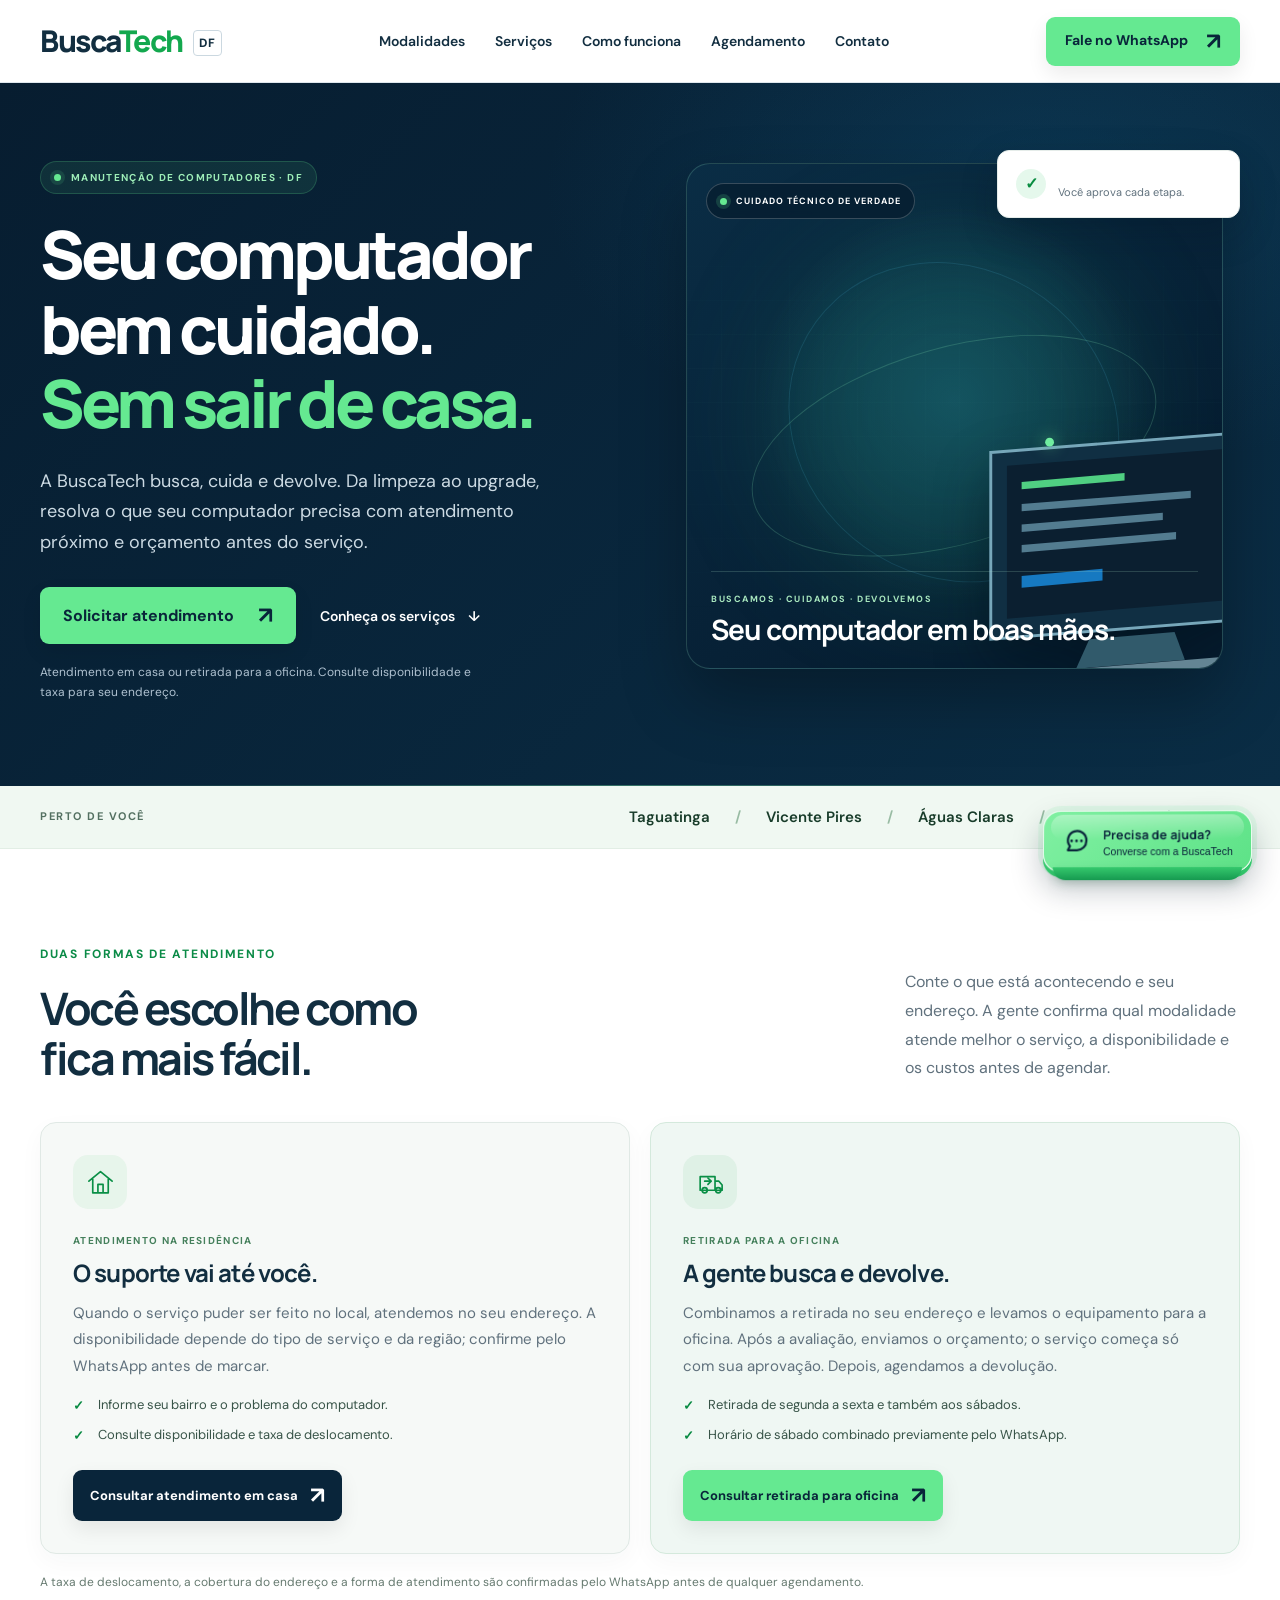
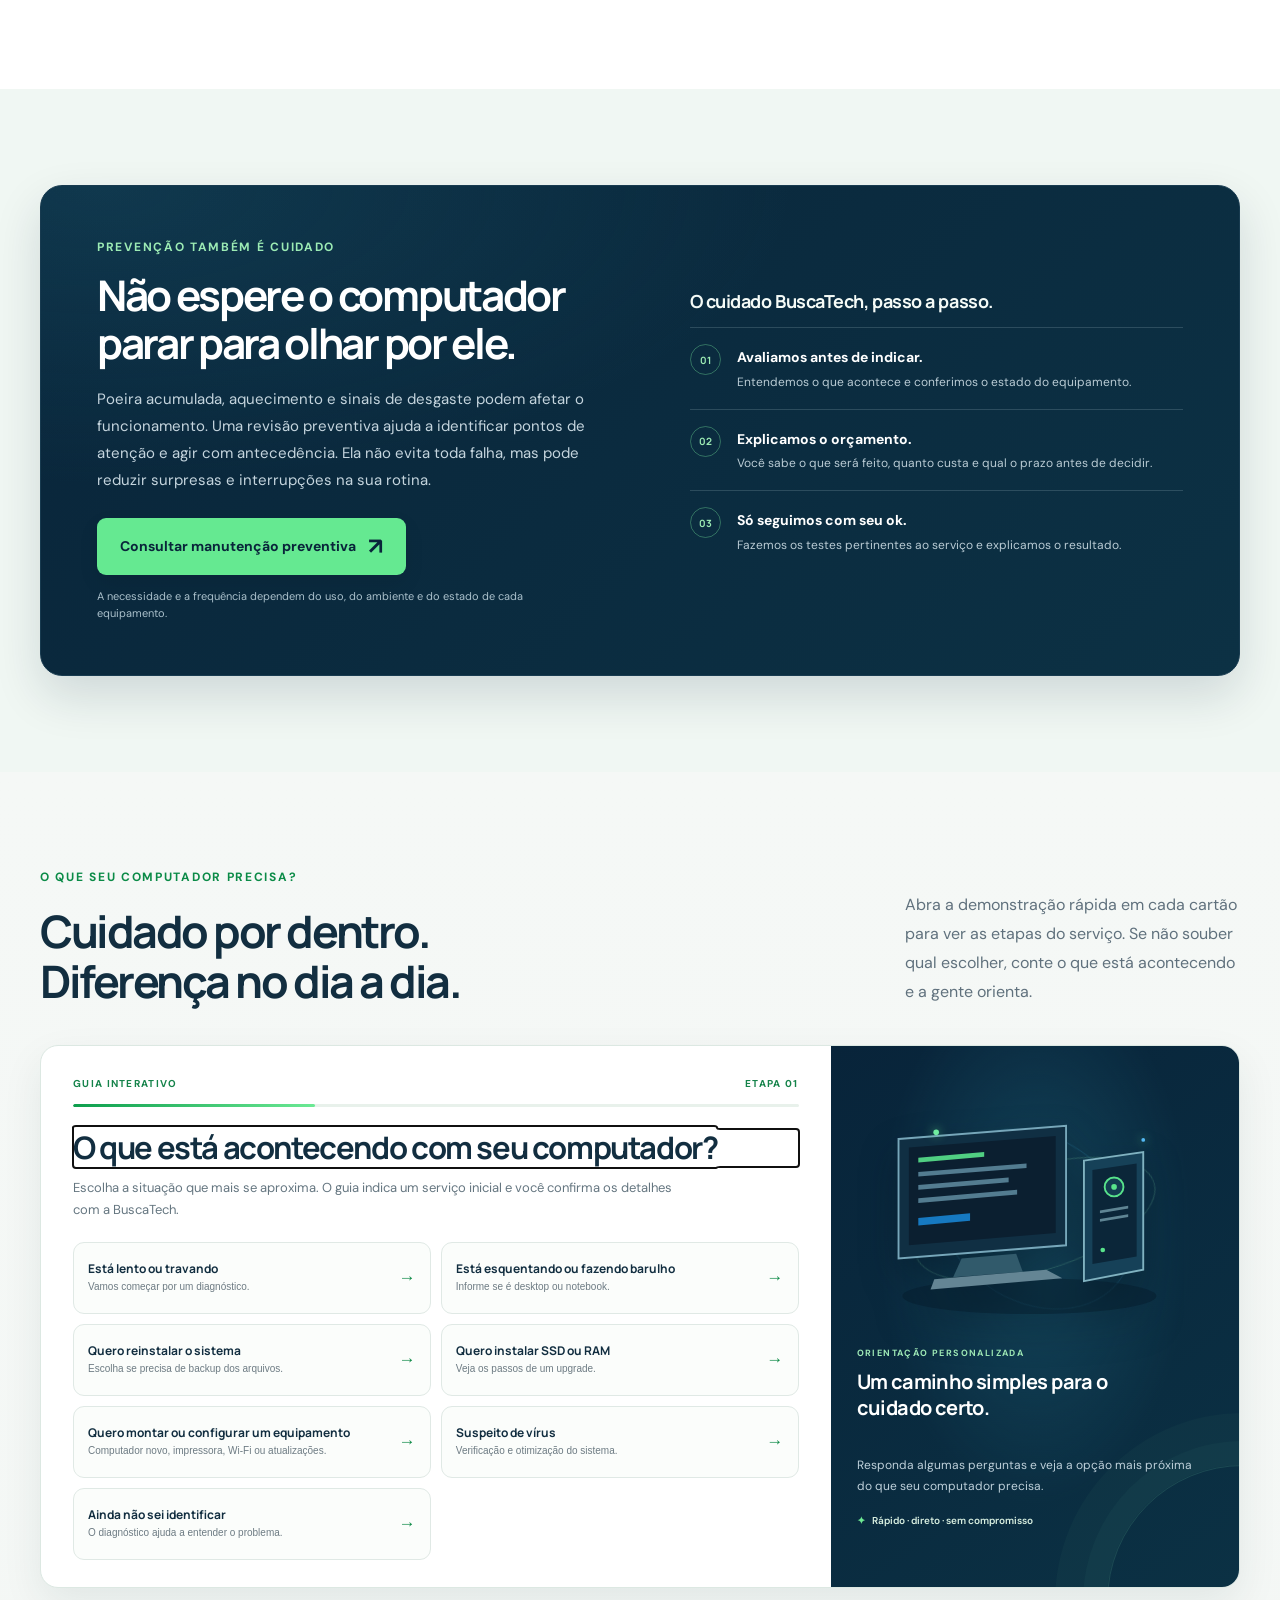
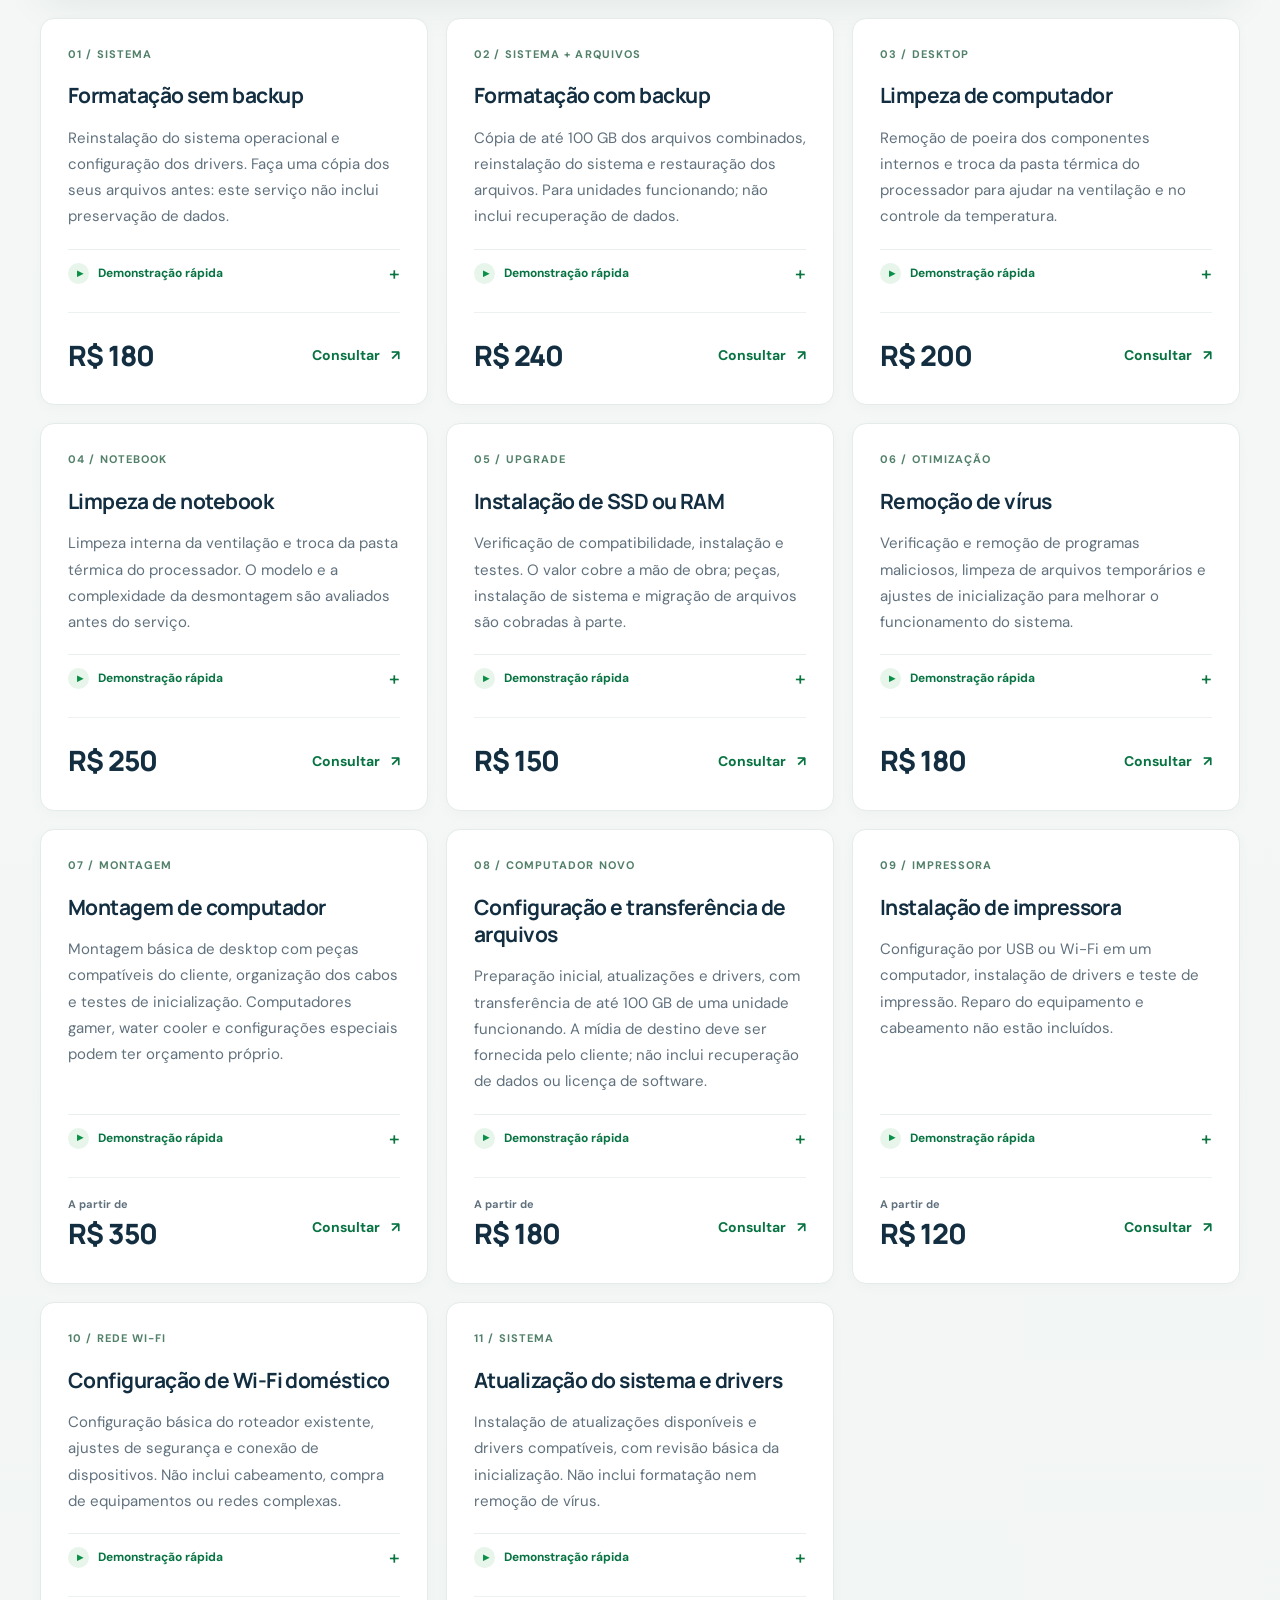
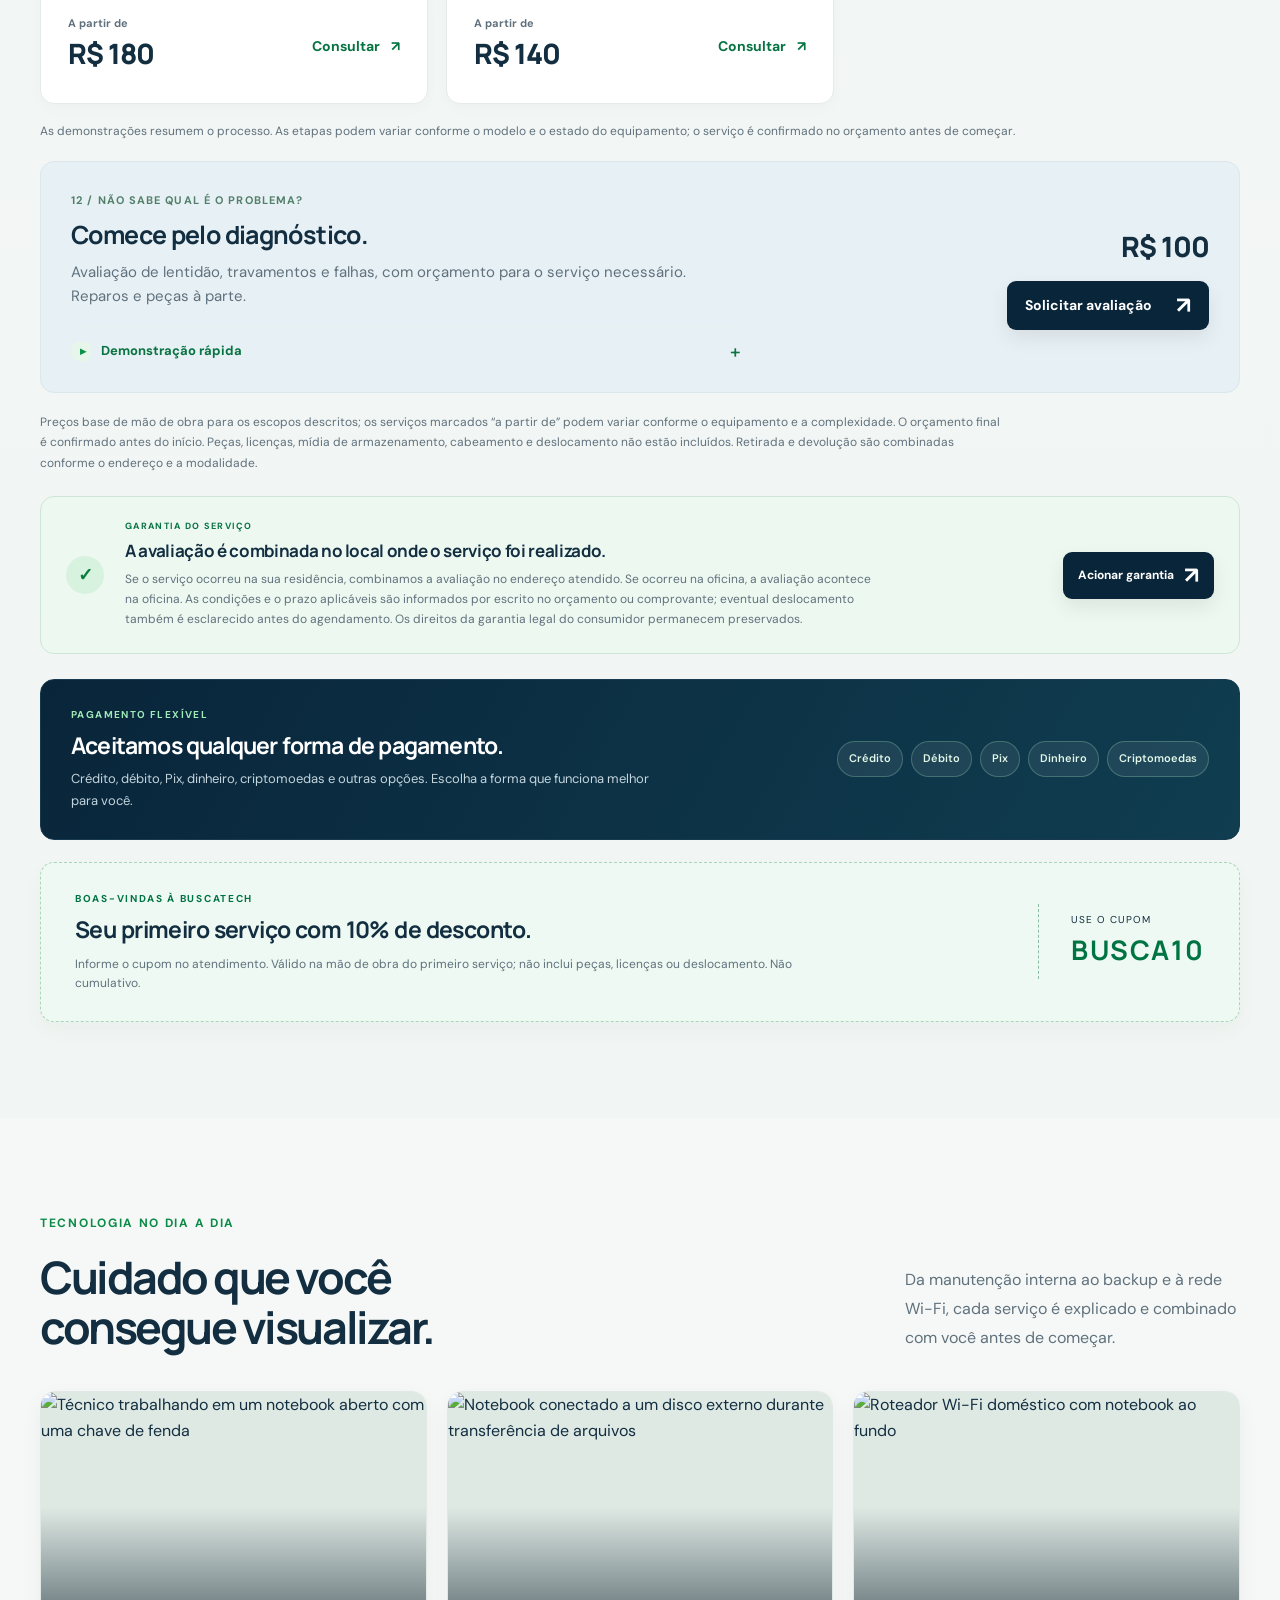
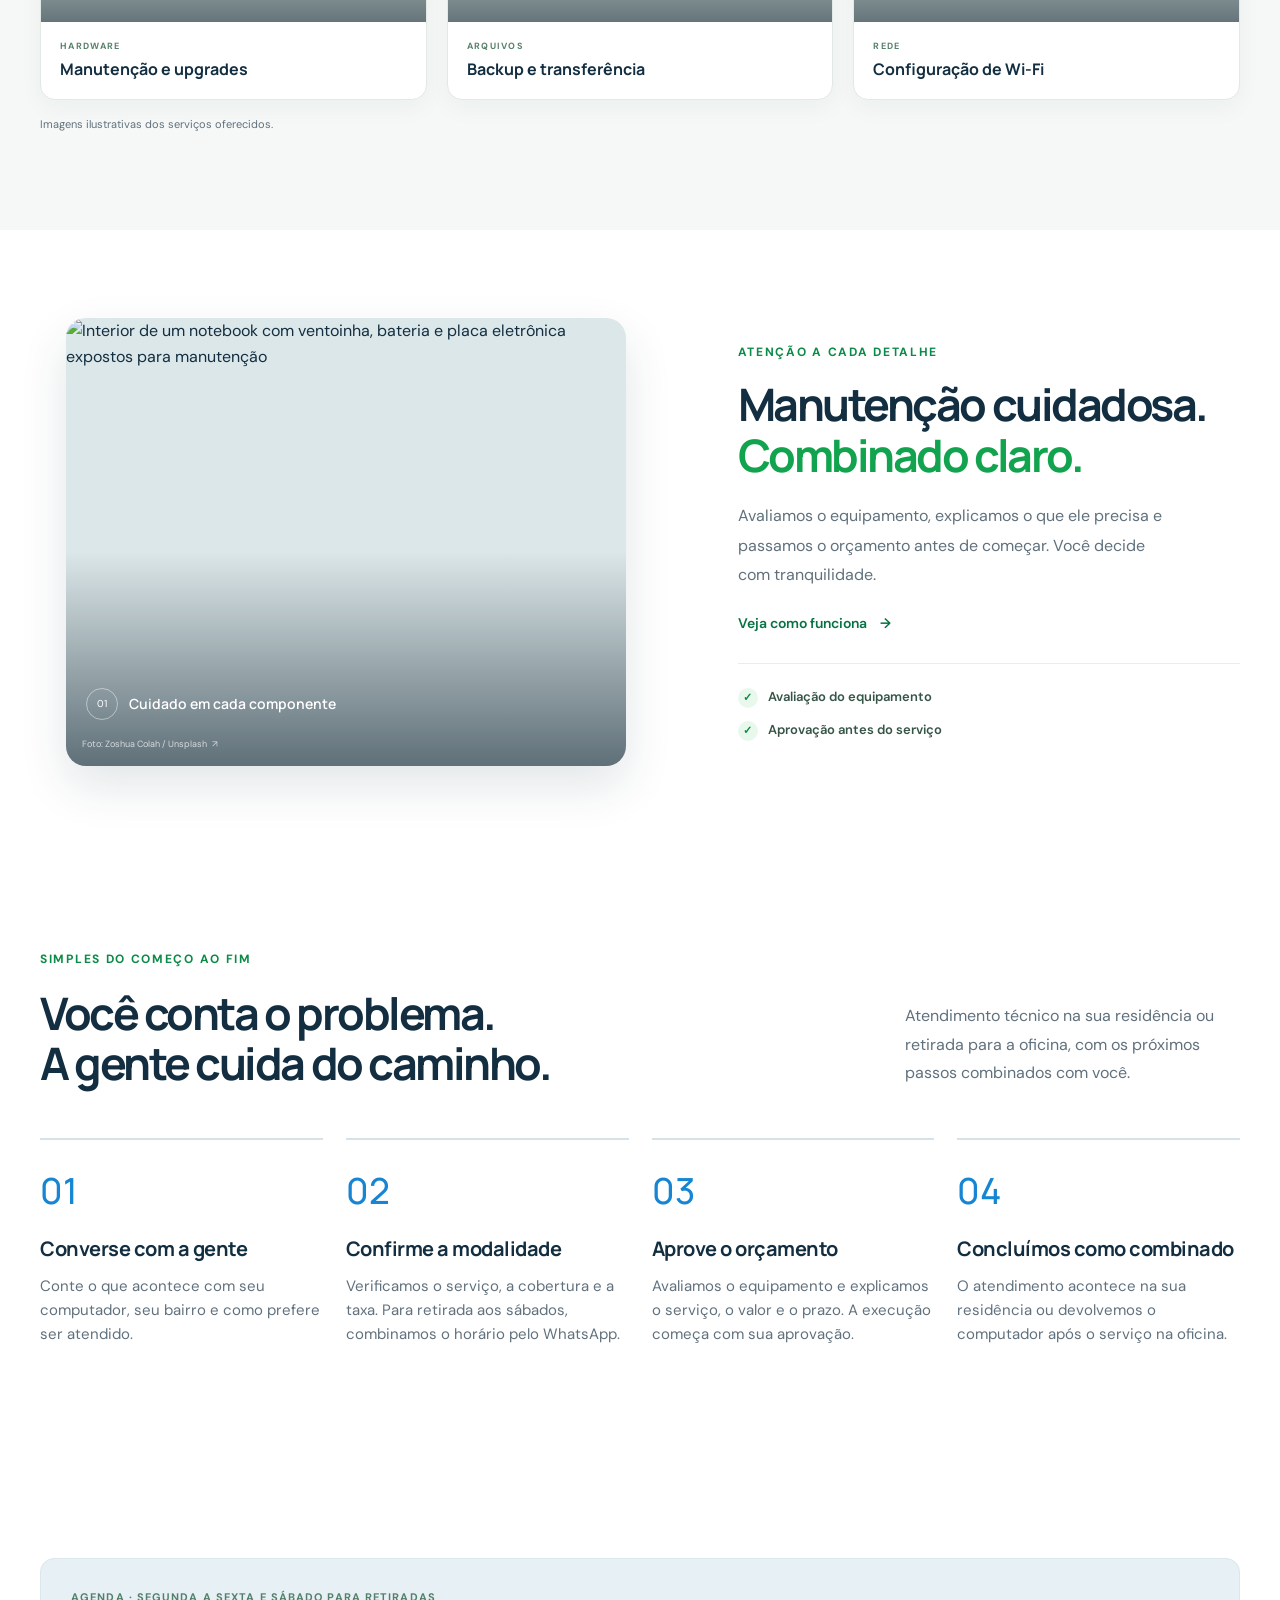
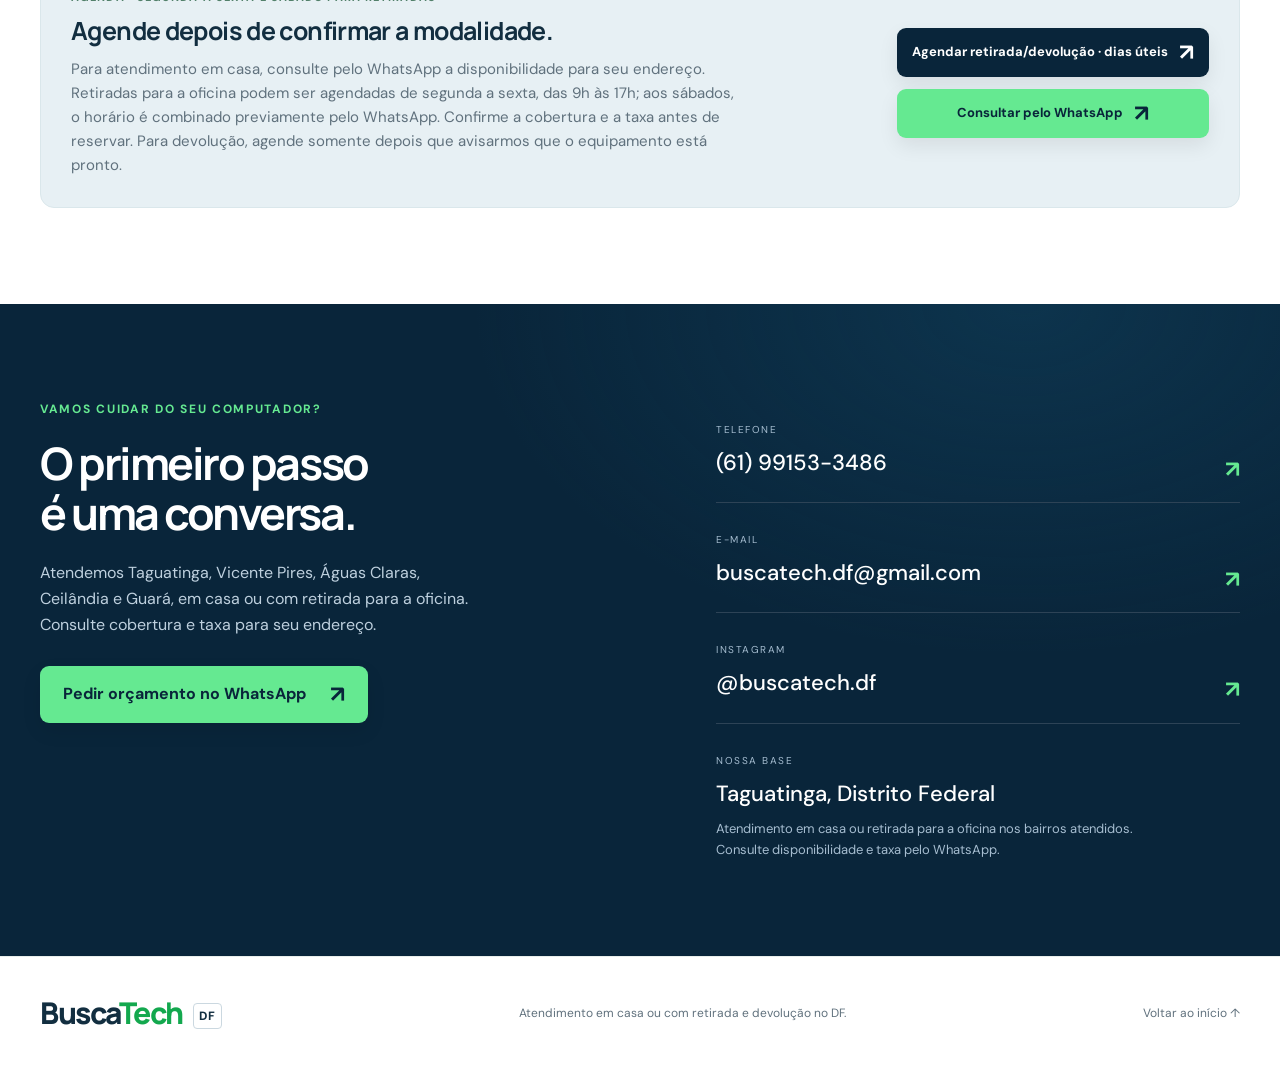
==== commit 075636eb: "Add service warranty information" ====
--- a/index.html
+++ b/index.html
@@ -132,6 +132,7 @@
 <p class="demo-disclaimer">As demonstrações resumem o processo. As etapas podem variar conforme o modelo e o estado do equipamento; o serviço é confirmado no orçamento antes de começar.</p>
 <article class="diagnostic"><div><span class="service-number">12 / NÃO SABE QUAL É O PROBLEMA?</span><h3>Comece pelo diagnóstico.</h3><p>Avaliação de lentidão, travamentos e falhas, com orçamento para o serviço necessário. Reparos e peças à parte.</p><details class="service-demo diagnostic-demo"><summary><span class="demo-play" aria-hidden="true">▶</span><span>Demonstração rápida</span><span class="demo-toggle" aria-hidden="true">+</span></summary><div class="demo-content"><div class="demo-step"><span class="demo-number">01</span><p><strong>Investigamos o sintoma</strong><span>Avaliamos a lentidão, os travamentos ou a falha relatada.</span></p></div><div class="demo-step"><span class="demo-number">02</span><p><strong>Explicamos o que encontramos</strong><span>Apresentamos o serviço indicado, o valor e o prazo.</span></p></div><div class="demo-step"><span class="demo-number">03</span><p><strong>Você decide os próximos passos</strong><span>Reparos e peças são orçados à parte; o serviço segue após sua aprovação.</span></p></div></div></details></div><div class="diagnostic-action"><p class="price">R$ 100</p><a class="button dark" href="https://wa.me/5561991533486?text=Gostaria%20de%20agendar%20um%20diagn%C3%B3stico%20do%20meu%20computador." target="_blank" rel="noopener">Solicitar avaliação <span aria-hidden="true">↗</span></a></div></article>
 <p class="pricing-note">Preços base de mão de obra para os escopos descritos; os serviços marcados “a partir de” podem variar conforme o equipamento e a complexidade. O orçamento final é confirmado antes do início. Peças, licenças, mídia de armazenamento, cabeamento e deslocamento não estão incluídos. Retirada e devolução são combinadas conforme o endereço e a modalidade.</p>
+<aside class="warranty-panel" aria-labelledby="warranty-title"><span class="warranty-icon" aria-hidden="true">✓</span><div class="warranty-copy"><p class="eyebrow">GARANTIA DO SERVIÇO</p><h3 id="warranty-title">A avaliação é combinada no local onde o serviço foi realizado.</h3><p>Se o serviço ocorreu na sua residência, combinamos a avaliação no endereço atendido. Se ocorreu na oficina, a avaliação acontece na oficina. As condições e o prazo aplicáveis são informados por escrito no orçamento ou comprovante; eventual deslocamento também é esclarecido antes do agendamento. Os direitos da garantia legal do consumidor permanecem preservados.</p></div><a class="button dark" href="https://wa.me/5561991533486?text=Ol%C3%A1%2C%20BuscaTech!%20Quero%20solicitar%20uma%20avalia%C3%A7%C3%A3o%20de%20garantia.%20O%20servi%C3%A7o%20foi%3A%20" target="_blank" rel="noopener noreferrer">Acionar garantia <span aria-hidden="true">↗</span></a></aside>
 <aside class="payment-panel" aria-labelledby="payment-title"><div class="payment-copy"><span class="payment-eyebrow">PAGAMENTO FLEXÍVEL</span><h3 id="payment-title">Aceitamos qualquer forma de pagamento.</h3><p>Crédito, débito, Pix, dinheiro, criptomoedas e outras opções. Escolha a forma que funciona melhor para você.</p></div><div class="payment-options" aria-label="Formas de pagamento aceitas"><span>Crédito</span><span>Débito</span><span>Pix</span><span>Dinheiro</span><span>Criptomoedas</span></div></aside>
 <aside class="coupon"><div><span class="eyebrow">BOAS-VINDAS À BUSCATECH</span><h3>Seu primeiro serviço com 10% de desconto.</h3><p>Informe o cupom no atendimento. Válido na mão de obra do primeiro serviço; não inclui peças, licenças ou deslocamento. Não cumulativo.</p></div><div class="coupon-code"><span>USE O CUPOM</span><strong>BUSCA10</strong></div></aside>
 </div></section>
--- a/styles.css
+++ b/styles.css
@@ -126,6 +126,17 @@
 .diagnostic-demo .demo-step p strong,.diagnostic .demo-step p strong{font-size:12px}
 .demo-disclaimer{margin:17px 0 20px;color:var(--muted);font-size:12px;line-height:1.7}
 @media(prefers-reduced-motion:reduce){.demo-toggle,.service-demo[open] .demo-content{transition:none;animation:none}}
+.warranty-panel{display:grid;grid-template-columns:42px minmax(0,1fr) auto;align-items:center;gap:17px;margin-top:23px;padding:23px 25px;border:1px solid #cfe6d6;border-radius:14px;background:#edf8f0}
+.warranty-icon{display:grid;place-items:center;width:38px;height:38px;border-radius:50%;background:#d8f2e0;color:#087c3d;font-size:18px;font-weight:800}
+.warranty-copy .eyebrow{margin:0 0 6px;color:#087342;font-size:9px;letter-spacing:1.3px}
+.warranty-copy h3{font:700 17px/1.35 'Manrope',sans-serif;letter-spacing:-.02em;color:var(--ink)}
+.warranty-copy>p:not(.eyebrow){max-width:760px;margin-top:6px;color:var(--muted);font-size:12px;line-height:1.7}
+.warranty-panel .button{gap:10px;padding:12px 15px;font-size:12px;white-space:nowrap}
+html[data-theme="dark"] .warranty-panel{border-color:#355641;background:#14271c}
+html[data-theme="dark"] .warranty-icon{background:#1b3b27;color:#83e9a0}
+html[data-theme="dark"] .warranty-copy .eyebrow{color:#83e9a0}
+@media(max-width:1000px){.warranty-panel{grid-template-columns:42px minmax(0,1fr)}.warranty-panel .button{grid-column:2;justify-self:start}}
+@media(max-width:700px){.warranty-panel{grid-template-columns:34px minmax(0,1fr);align-items:start;gap:12px;padding:20px 17px}.warranty-icon{width:32px;height:32px;font-size:15px}.warranty-copy h3{font-size:16px}.warranty-copy>p:not(.eyebrow){font-size:12px}.warranty-panel .button{grid-column:1/-1;width:100%;justify-content:space-between;white-space:normal}}
 .payment-panel{display:flex;align-items:center;justify-content:space-between;gap:32px;margin-top:25px;padding:27px 30px;border:1px solid #173a50;border-radius:14px;background:linear-gradient(120deg,#09253a,#103d50);color:white}
 .payment-copy{max-width:600px}
 .payment-eyebrow{display:block;margin-bottom:8px;color:#9feab7;font-size:10px;font-weight:700;letter-spacing:1.4px}
